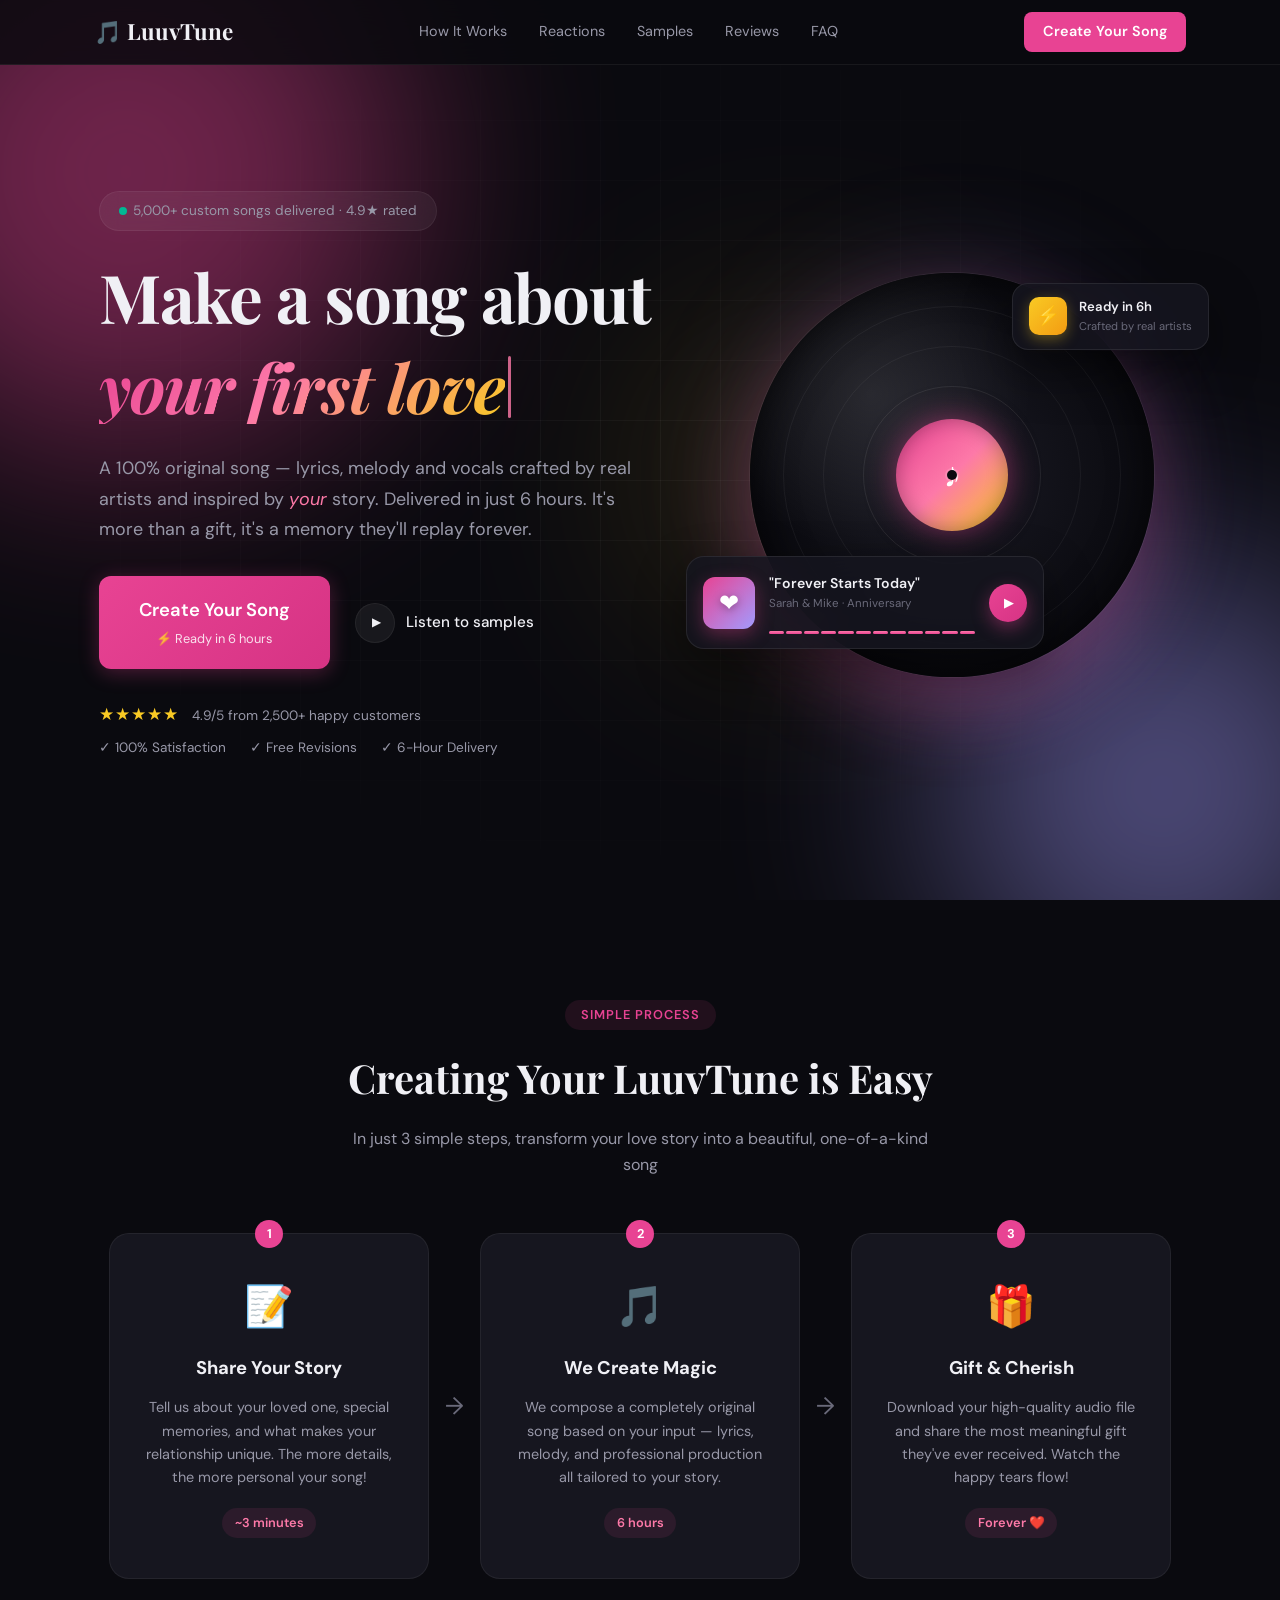
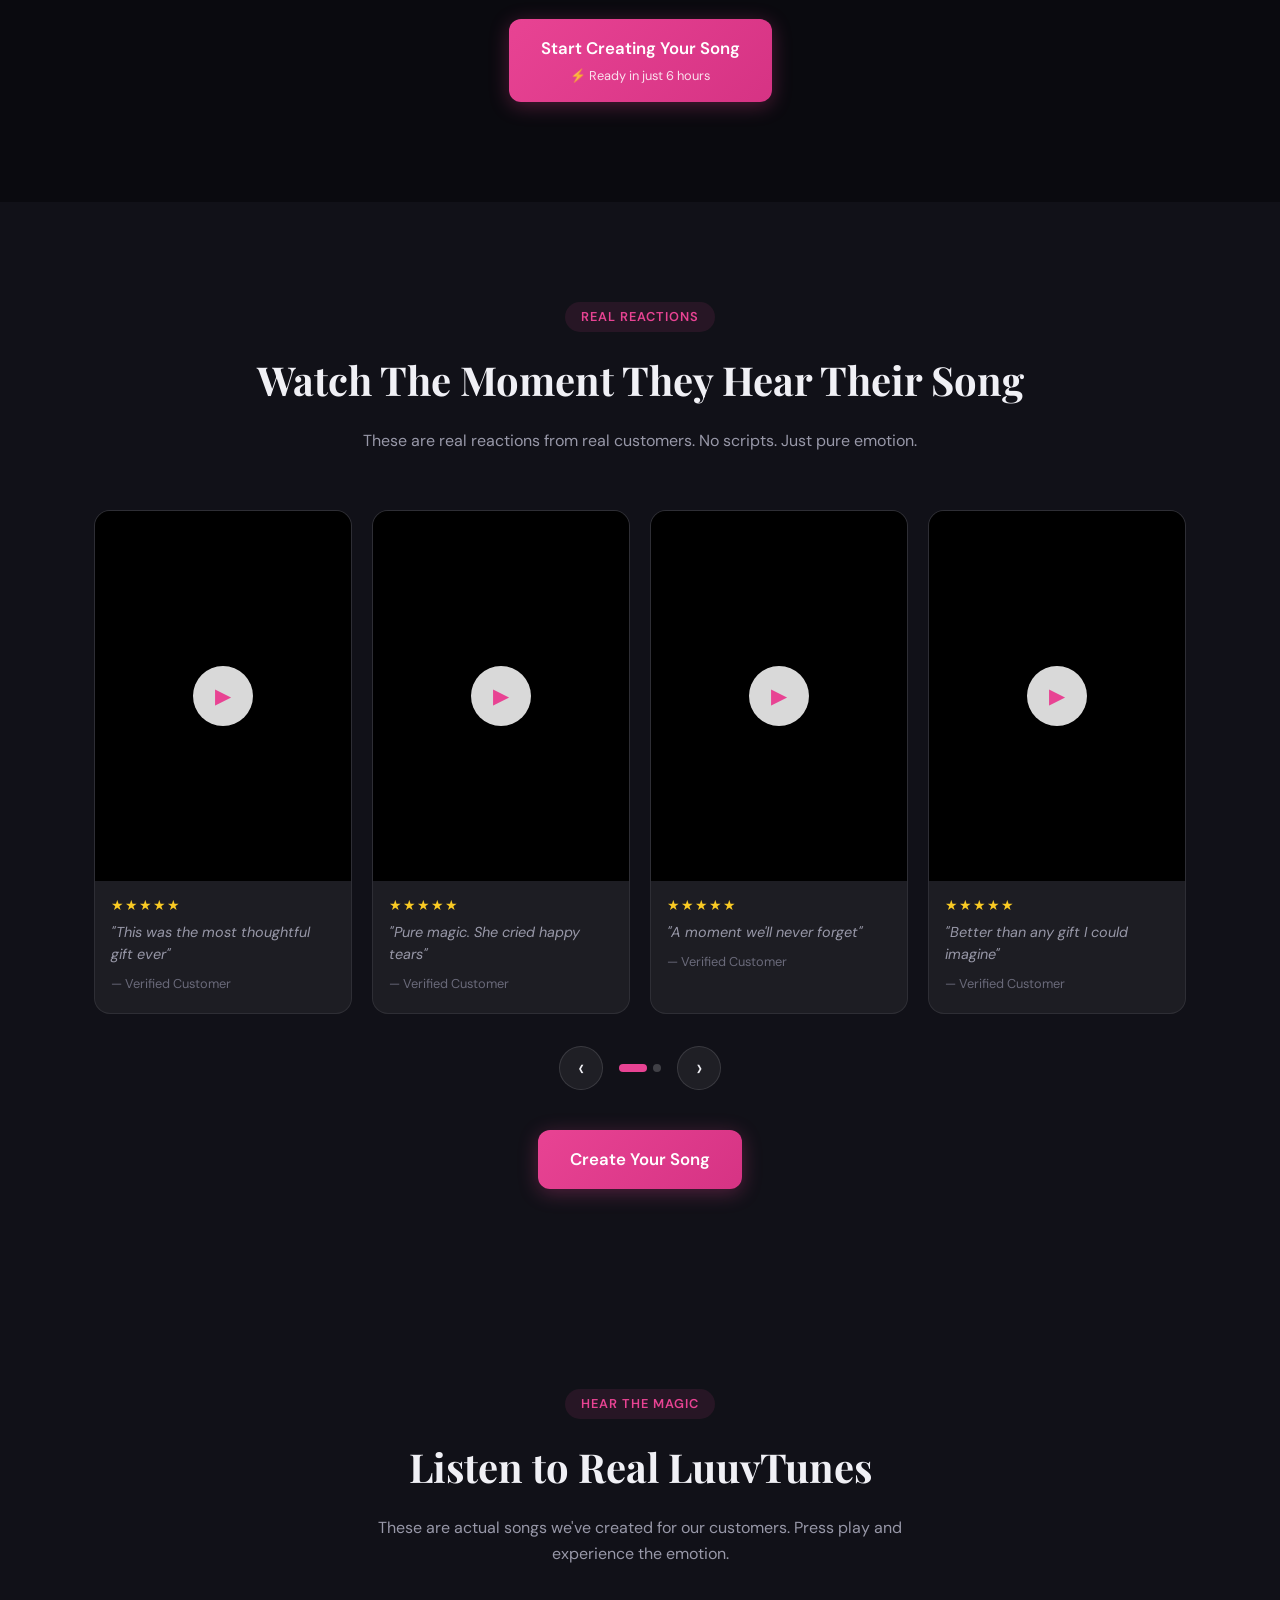
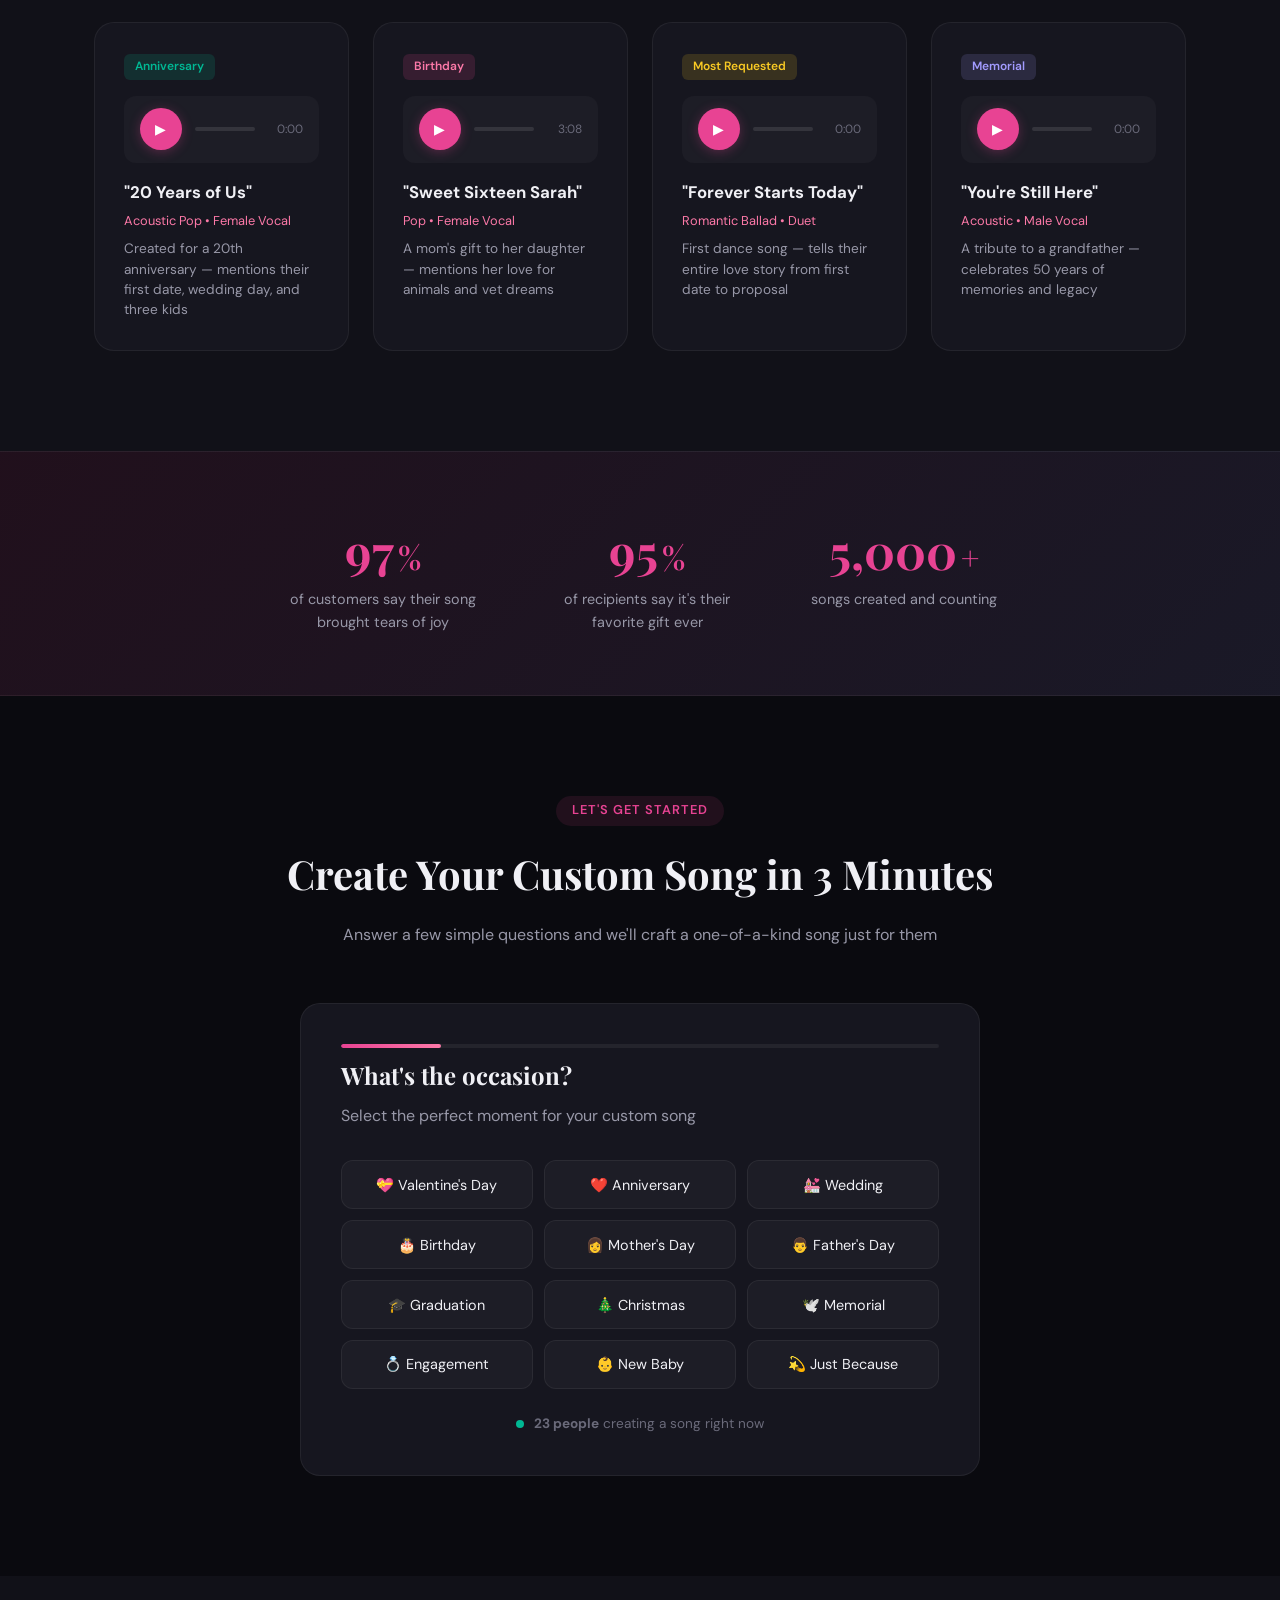
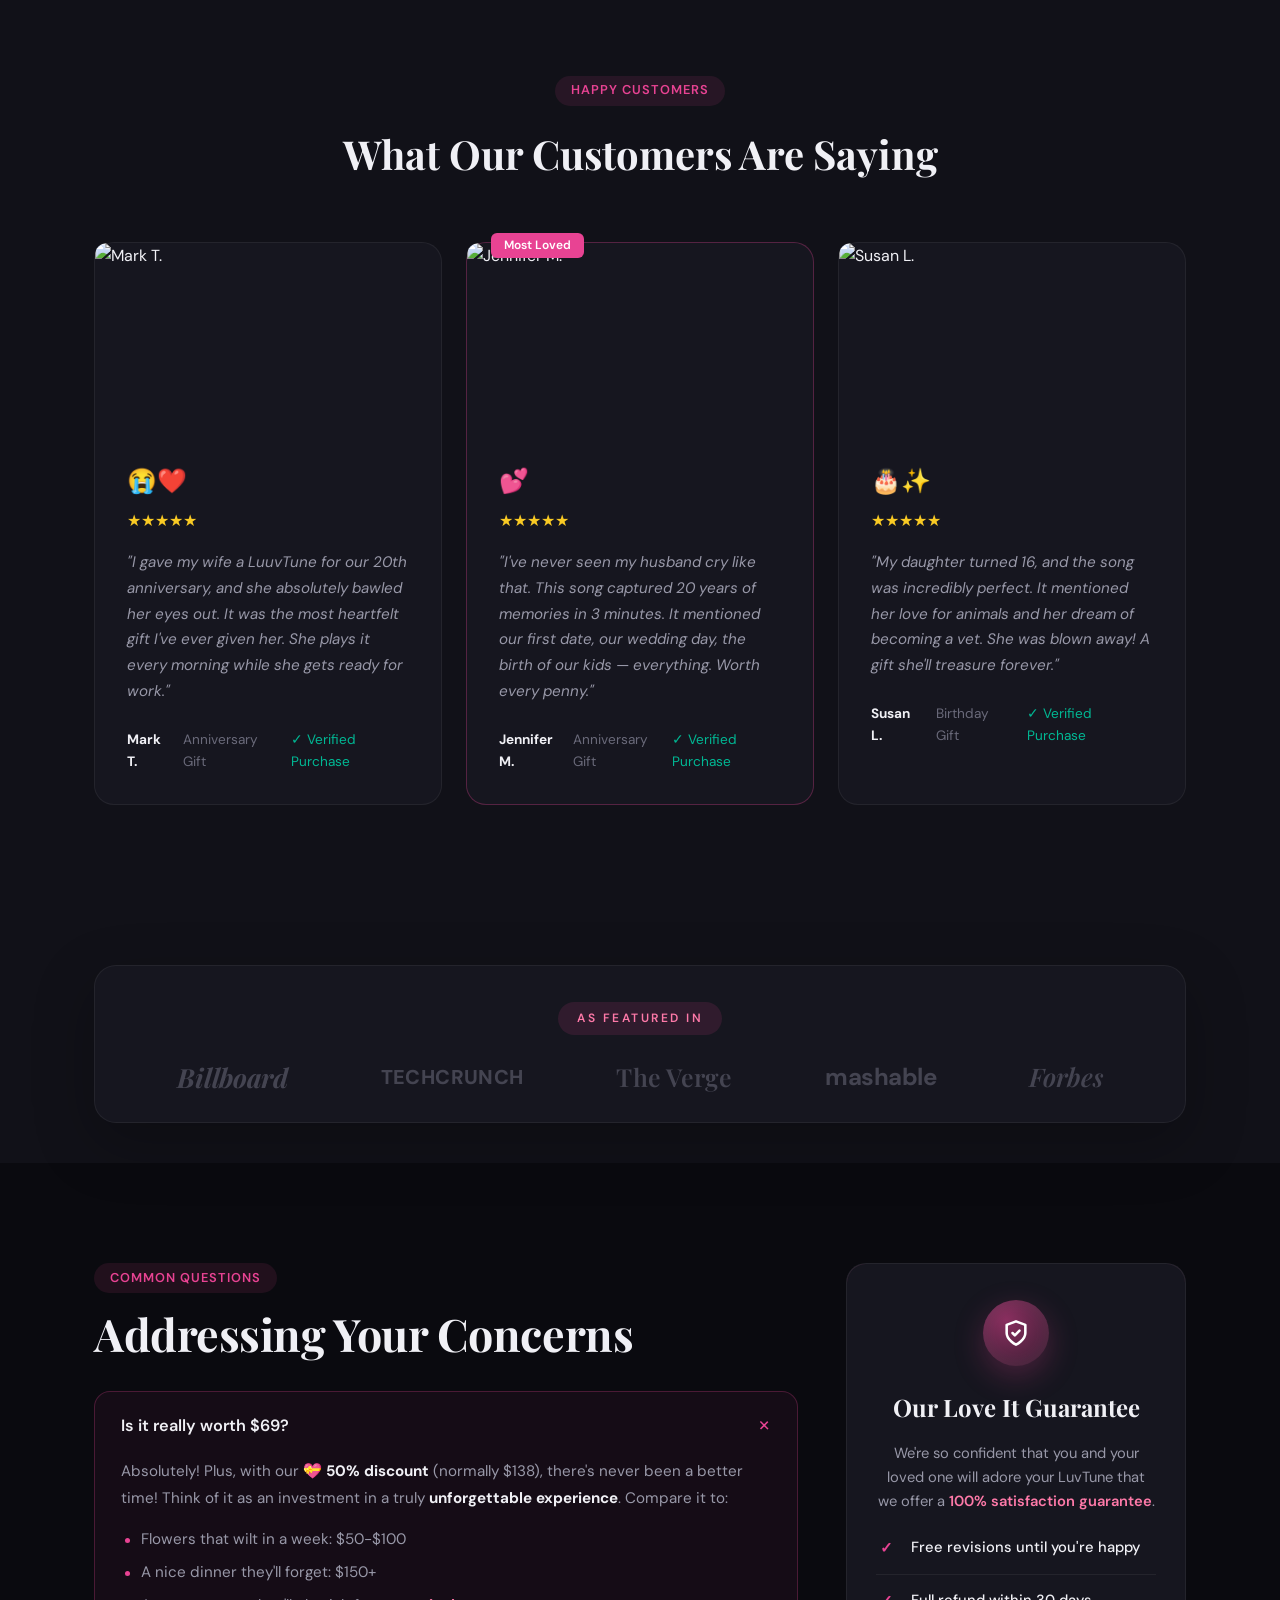
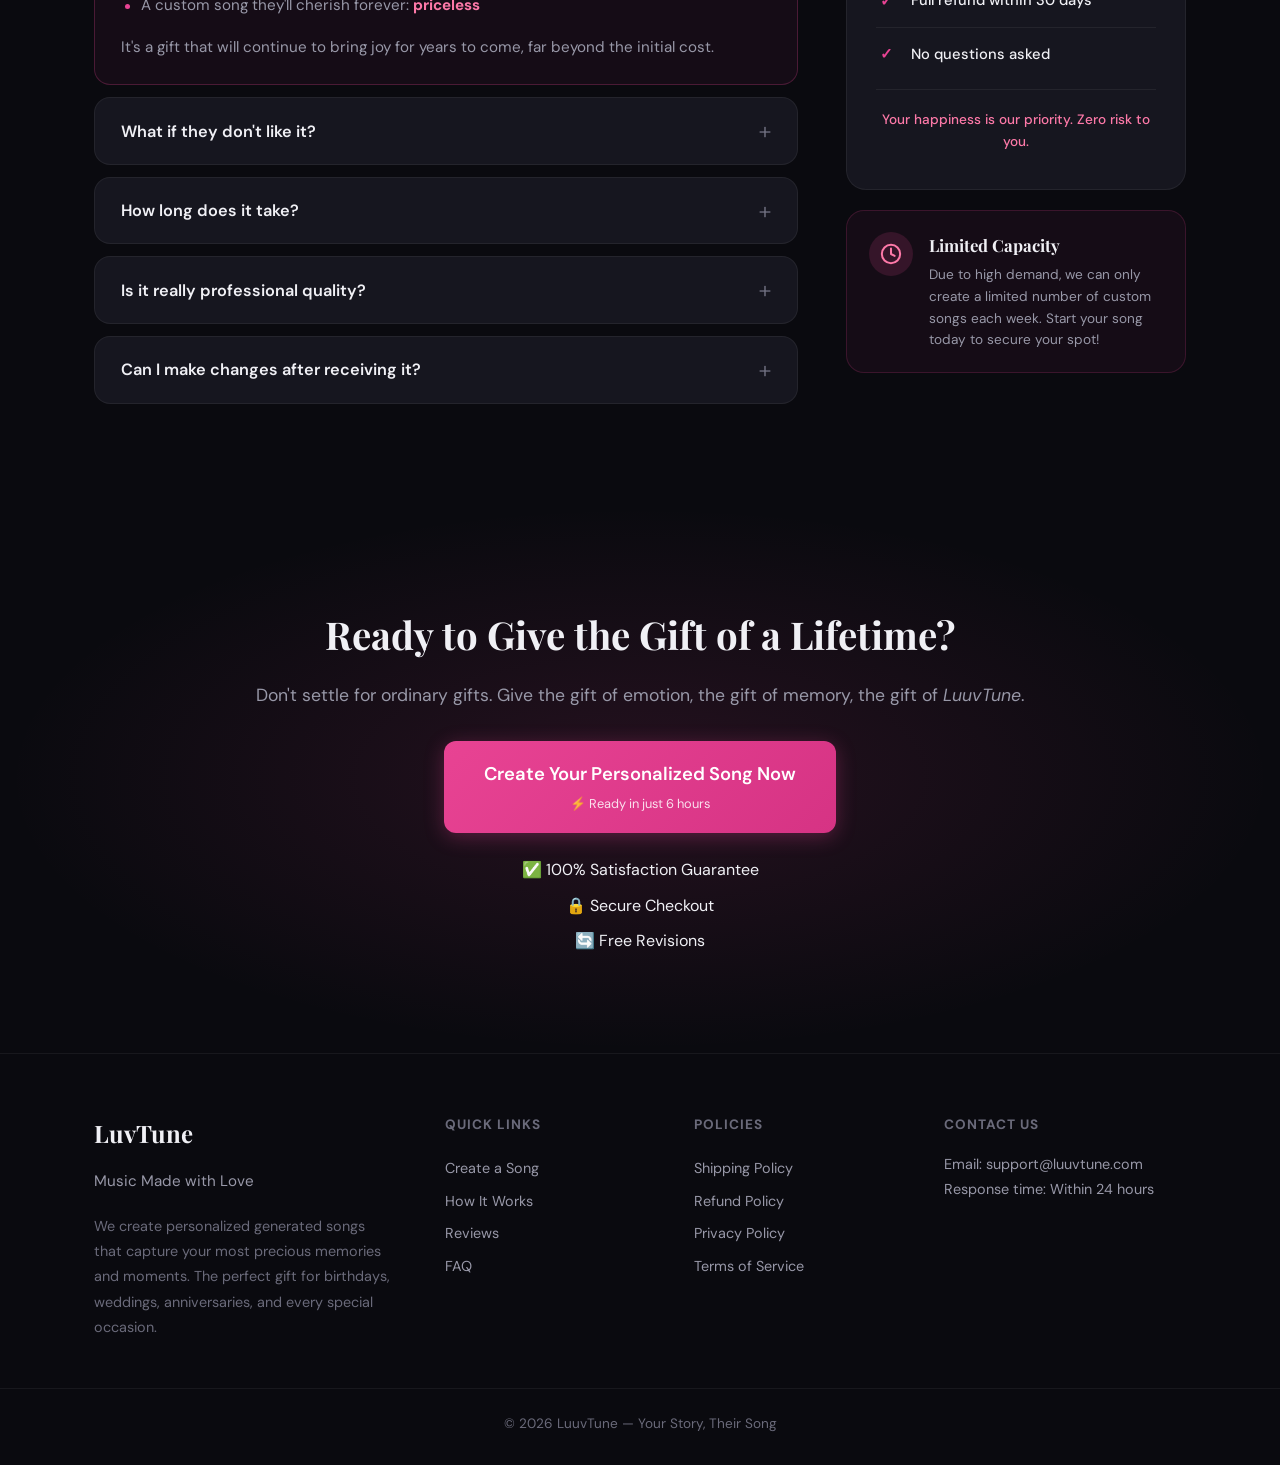
==== index.html @ e2d67e50 "Add brand description paragraph to footer" ====
<!DOCTYPE html>
<html lang="en">
<head>
    <meta charset="UTF-8">
    <meta name="viewport" content="width=device-width, initial-scale=1.0">
    <title>LuuvTune — Custom AI-Generated Songs | The Perfect Gift</title>
    <meta name="description" content="Create a personalized AI-generated song for your loved one. Perfect for birthdays, anniversaries, Valentine's Day & more. Ready in 6 hours.">
    <link rel="stylesheet" href="style.css">
    <link rel="preconnect" href="https://fonts.googleapis.com">
    <link href="https://fonts.googleapis.com/css2?family=Playfair+Display:wght@400;600;700;800&family=DM+Sans:wght@300;400;500;600;700&display=swap" rel="stylesheet">
</head>
<body>

<!-- ============ NAVBAR ============ -->
<nav class="navbar" id="navbar">
    <div class="nav-container">
        <a href="#" class="logo">🎵 LuuvTune</a>
        <div class="nav-links">
            <a href="#how-it-works">How It Works</a>
            <a href="#reactions">Reactions</a>
            <a href="#samples">Samples</a>
            <a href="#reviews">Reviews</a>
            <a href="#faq">FAQ</a>
        </div>
        <a href="#quiz" class="nav-cta">Create Your Song</a>
        <button class="mobile-toggle" id="mobileToggle" aria-label="Menu">
            <span></span><span></span><span></span>
        </button>
    </div>
</nav>

<!-- ============ HERO ============ -->
<section class="hero" id="hero">
    <div class="hero-bg-effects">
        <div class="hero-orb hero-orb-1"></div>
        <div class="hero-orb hero-orb-2"></div>
        <div class="hero-orb hero-orb-3"></div>
        <div class="hero-grid"></div>
    </div>
    <div class="container hero-wrap">
        <div class="hero-left">
            <div class="hero-badge fade-in">
                <span class="pulse-dot"></span>
                5,000+ custom songs delivered · 4.9★ rated
            </div>
            <h1 class="hero-title fade-in">
                Make a song about
                <span class="rotator" aria-live="polite">
                    <span class="rotator-word">a healing heart</span>
                </span>
            </h1>
            <p class="hero-subtitle fade-in">
                A 100% original song — lyrics, melody and vocals crafted by real artists and inspired by <em>your</em> story. Delivered in just 6 hours. It's more than a gift, it's a memory they'll replay forever.
            </p>
            <div class="hero-cta-row fade-in">
                <a href="#quiz" class="btn btn-primary btn-lg">
                    Create Your Song
                    <span class="btn-sub">⚡ Ready in 6 hours</span>
                </a>
                <a href="#samples" class="hero-listen">
                    <span class="hero-listen-icon">▶</span>
                    <span>Listen to samples</span>
                </a>
            </div>
            <div class="hero-trust fade-in">
                <div class="hero-stars">★★★★★ <span>4.9/5 from 2,500+ happy customers</span></div>
                <div class="hero-trust-items">
                    <span>✓ 100% Satisfaction</span>
                    <span>✓ Free Revisions</span>
                    <span>✓ 6-Hour Delivery</span>
                </div>
            </div>
        </div>

        <div class="hero-right fade-in">
            <div class="hero-visual">
                <div class="vinyl">
                    <div class="vinyl-disc">
                        <div class="vinyl-ring vinyl-ring-1"></div>
                        <div class="vinyl-ring vinyl-ring-2"></div>
                        <div class="vinyl-ring vinyl-ring-3"></div>
                        <div class="vinyl-label"><span>♪</span></div>
                    </div>
                </div>

                <div class="np-card">
                    <div class="np-art">
                        <div class="np-art-inner">❤</div>
                    </div>
                    <div class="np-info">
                        <div class="np-title">"Forever Starts Today"</div>
                        <div class="np-meta">Sarah &amp; Mike · Anniversary</div>
                        <div class="np-wave">
                            <span></span><span></span><span></span><span></span><span></span><span></span><span></span><span></span><span></span><span></span><span></span><span></span>
                        </div>
                    </div>
                    <a href="#samples" class="np-play" aria-label="Listen to samples">▶</a>
                </div>

                <div class="badge-card">
                    <div class="bc-icon">⚡</div>
                    <div>
                        <div class="bc-title">Ready in 6h</div>
                        <div class="bc-meta">Crafted by real artists</div>
                    </div>
                </div>

                <span class="note note-1">♪</span>
                <span class="note note-2">♫</span>
                <span class="note note-3">♩</span>
            </div>
        </div>
    </div>
</section>

<!-- ============ HOW IT WORKS ============ -->
<section class="section" id="how-it-works">
    <div class="container">
        <div class="section-header">
            <span class="section-label">Simple Process</span>
            <h2>Creating Your LuuvTune is Easy</h2>
            <p>In just 3 simple steps, transform your love story into a beautiful, one-of-a-kind song</p>
        </div>
        <div class="steps-grid">
            <div class="step-card scroll-reveal">
                <div class="step-number">1</div>
                <div class="step-icon">📝</div>
                <h3>Share Your Story</h3>
                <p>Tell us about your loved one, special memories, and what makes your relationship unique. The more details, the more personal your song!</p>
                <div class="step-time">~3 minutes</div>
            </div>
            <div class="step-connector">→</div>
            <div class="step-card scroll-reveal" style="animation-delay: 0.15s">
                <div class="step-number">2</div>
                <div class="step-icon">🎵</div>
                <h3>We Create Magic</h3>
                <p>We compose a completely original song based on your input — lyrics, melody, and professional production all tailored to your story.</p>
                <div class="step-time">6 hours</div>
            </div>
            <div class="step-connector">→</div>
            <div class="step-card scroll-reveal" style="animation-delay: 0.3s">
                <div class="step-number">3</div>
                <div class="step-icon">🎁</div>
                <h3>Gift & Cherish</h3>
                <p>Download your high-quality audio file and share the most meaningful gift they've ever received. Watch the happy tears flow!</p>
                <div class="step-time">Forever ❤️</div>
            </div>
        </div>
        <div class="text-center mt-4">
            <a href="#quiz" class="btn btn-primary">Start Creating Your Song <span class="btn-sub">⚡ Ready in just 6 hours</span></a>
        </div>
    </div>
</section>

<!-- ============ VIDEO TESTIMONIALS ============ -->
<section class="section section-dark" id="reactions">
    <div class="container">
        <div class="section-header">
            <span class="section-label">Real Reactions</span>
            <h2>Watch The Moment They Hear Their Song</h2>
            <p>These are real reactions from real customers. No scripts. Just pure emotion.</p>
        </div>
        <div class="video-slider-container">
            <div class="video-slider" id="videoSlider">
                <div class="video-card">
                    <div class="video-wrapper">
                        <video src="https://cdn.shopify.com/videos/c/o/v/2a537b35b5a649fc92b2223174312e61.mp4" playsinline muted loop preload="metadata"></video>
                        <div class="video-play-overlay">
                            <div class="video-play-icon">▶</div>
                        </div>
                    </div>
                    <div class="video-info">
                        <div class="review-stars">★★★★★</div>
                        <p>"This was the most thoughtful gift ever"</p>
                        <span class="video-author">— Verified Customer</span>
                    </div>
                </div>
                <div class="video-card">
                    <div class="video-wrapper">
                        <video src="https://cdn.shopify.com/videos/c/o/v/2331d8c3de724ed5b2e8e9f36a628a29.mp4" playsinline muted loop preload="metadata"></video>
                        <div class="video-play-overlay">
                            <div class="video-play-icon">▶</div>
                        </div>
                    </div>
                    <div class="video-info">
                        <div class="review-stars">★★★★★</div>
                        <p>"Pure magic. She cried happy tears"</p>
                        <span class="video-author">— Verified Customer</span>
                    </div>
                </div>
                <div class="video-card">
                    <div class="video-wrapper">
                        <video src="https://cdn.shopify.com/videos/c/o/v/2b70f7c94de14066893457874e7ac484.mp4" playsinline muted loop preload="metadata"></video>
                        <div class="video-play-overlay">
                            <div class="video-play-icon">▶</div>
                        </div>
                    </div>
                    <div class="video-info">
                        <div class="review-stars">★★★★★</div>
                        <p>"A moment we'll never forget"</p>
                        <span class="video-author">— Verified Customer</span>
                    </div>
                </div>
                <div class="video-card">
                    <div class="video-wrapper">
                        <video src="https://cdn.shopify.com/videos/c/o/v/0b69810608744da5a697024302083821.mp4" playsinline muted loop preload="metadata"></video>
                        <div class="video-play-overlay">
                            <div class="video-play-icon">▶</div>
                        </div>
                    </div>
                    <div class="video-info">
                        <div class="review-stars">★★★★★</div>
                        <p>"Better than any gift I could imagine"</p>
                        <span class="video-author">— Verified Customer</span>
                    </div>
                </div>
                <div class="video-card">
                    <div class="video-wrapper">
                        <video src="https://cdn.shopify.com/videos/c/o/v/3b2266a330dc4f189794453159dd7862.mp4" playsinline muted loop preload="metadata"></video>
                        <div class="video-play-overlay">
                            <div class="video-play-icon">▶</div>
                        </div>
                    </div>
                    <div class="video-info">
                        <div class="review-stars">★★★★★</div>
                        <p>"She listens to it on repeat!"</p>
                        <span class="video-author">— Verified Customer</span>
                    </div>
                </div>
            </div>
            <div class="slider-controls">
                <button class="slider-arrow slider-prev" id="videoPrev">‹</button>
                <div class="slider-dots" id="sliderDots">
                    <span class="dot active"></span>
                    <span class="dot"></span>
                </div>
                <button class="slider-arrow slider-next" id="videoNext">›</button>
            </div>
        </div>
        <div class="text-center mt-4">
            <a href="#quiz" class="btn btn-primary">Create Your Song</a>
        </div>
    </div>
</section>

<!-- ============ AUDIO SAMPLES ============ -->
<section class="section section-dark" id="samples">
    <div class="container">
        <div class="section-header">
            <span class="section-label">Hear The Magic</span>
            <h2>Listen to Real LuuvTunes</h2>
            <p>These are actual songs we've created for our customers. Press play and experience the emotion.</p>
        </div>
        <div class="samples-grid">
            <div class="sample-card scroll-reveal">
                <div class="sample-badge">Anniversary</div>
                <div class="sample-player" data-sample="1">
                    <button class="sample-play-btn" aria-label="Play">
                        <span class="sp-icon">▶</span>
                    </button>
                    <div class="sample-progress-wrap">
                        <div class="sample-progress-bar"></div>
                    </div>
                    <span class="sample-time">0:00</span>
                    <audio src="sample-1.mp3" preload="metadata"></audio>
                </div>
                <h3>"20 Years of Us"</h3>
                <p class="sample-meta">Acoustic Pop • Female Vocal</p>
                <p class="sample-desc">Created for a 20th anniversary — mentions their first date, wedding day, and three kids</p>
            </div>
            <div class="sample-card scroll-reveal" style="animation-delay: 0.1s">
                <div class="sample-badge sample-badge-pink">Birthday</div>
                <div class="sample-player" data-sample="2">
                    <button class="sample-play-btn" aria-label="Play">
                        <span class="sp-icon">▶</span>
                    </button>
                    <div class="sample-progress-wrap">
                        <div class="sample-progress-bar"></div>
                    </div>
                    <span class="sample-time">0:00</span>
                    <audio src="sample-2.mp3" preload="metadata"></audio>
                </div>
                <h3>"Sweet Sixteen Sarah"</h3>
                <p class="sample-meta">Pop • Female Vocal</p>
                <p class="sample-desc">A mom's gift to her daughter — mentions her love for animals and vet dreams</p>
            </div>
            <div class="sample-card scroll-reveal" style="animation-delay: 0.2s">
                <div class="sample-badge sample-badge-gold">Most Requested</div>
                <div class="sample-player" data-sample="3">
                    <button class="sample-play-btn" aria-label="Play">
                        <span class="sp-icon">▶</span>
                    </button>
                    <div class="sample-progress-wrap">
                        <div class="sample-progress-bar"></div>
                    </div>
                    <span class="sample-time">0:00</span>
                    <audio src="sample-3.mp3" preload="metadata"></audio>
                </div>
                <h3>"Forever Starts Today"</h3>
                <p class="sample-meta">Romantic Ballad • Duet</p>
                <p class="sample-desc">First dance song — tells their entire love story from first date to proposal</p>
            </div>
            <div class="sample-card scroll-reveal" style="animation-delay: 0.3s">
                <div class="sample-badge sample-badge-purple">Memorial</div>
                <div class="sample-player" data-sample="4">
                    <button class="sample-play-btn" aria-label="Play">
                        <span class="sp-icon">▶</span>
                    </button>
                    <div class="sample-progress-wrap">
                        <div class="sample-progress-bar"></div>
                    </div>
                    <span class="sample-time">0:00</span>
                    <audio src="sample-4.mp3" preload="metadata"></audio>
                </div>
                <h3>"You're Still Here"</h3>
                <p class="sample-meta">Acoustic • Male Vocal</p>
                <p class="sample-desc">A tribute to a grandfather — celebrates 50 years of memories and legacy</p>
            </div>
        </div>
    </div>
</section>

<!-- ============ STATS BAR ============ -->
<section class="stats-bar">
    <div class="container stats-grid">
        <div class="stat-item scroll-reveal">
            <div class="stat-number" data-count="97">0</div>
            <div class="stat-suffix">%</div>
            <p>of customers say their song brought tears of joy</p>
        </div>
        <div class="stat-item scroll-reveal" style="animation-delay: 0.1s">
            <div class="stat-number" data-count="95">0</div>
            <div class="stat-suffix">%</div>
            <p>of recipients say it's their favorite gift ever</p>
        </div>
        <div class="stat-item scroll-reveal" style="animation-delay: 0.2s">
            <div class="stat-number" data-count="5000">0</div>
            <div class="stat-suffix">+</div>
            <p>songs created and counting</p>
        </div>
    </div>
</section>

<!-- ============ QUIZ / ORDER FORM ============ -->
<section class="section" id="quiz">
    <div class="container">
        <div class="section-header">
            <span class="section-label">Let's Get Started</span>
            <h2>Create Your Custom Song in 3 Minutes</h2>
            <p>Answer a few simple questions and we'll craft a one-of-a-kind song just for them</p>
        </div>

        <div class="quiz-container">
            <!-- Progress Bar -->
            <div class="quiz-progress">
                <div class="quiz-progress-bar" id="quizProgressBar"></div>
                <div class="quiz-step-label">Step <span id="currentStep">1</span> of 6</div>
            </div>

            <!-- Step 1: Occasion -->
            <div class="quiz-step active" data-step="1">
                <h3>What's the occasion?</h3>
                <p class="quiz-desc">Select the perfect moment for your custom song</p>
                <div class="occasion-grid">
                    <button class="occasion-btn" data-value="Valentine's Day">💝 Valentine's Day</button>
                    <button class="occasion-btn" data-value="Anniversary">❤️ Anniversary</button>
                    <button class="occasion-btn" data-value="Wedding">💒 Wedding</button>
                    <button class="occasion-btn" data-value="Birthday">🎂 Birthday</button>
                    <button class="occasion-btn" data-value="Mother's Day">👩 Mother's Day</button>
                    <button class="occasion-btn" data-value="Father's Day">👨 Father's Day</button>
                    <button class="occasion-btn" data-value="Graduation">🎓 Graduation</button>
                    <button class="occasion-btn" data-value="Christmas">🎄 Christmas</button>
                    <button class="occasion-btn" data-value="Memorial">🕊️ Memorial</button>
                    <button class="occasion-btn" data-value="Engagement">💍 Engagement</button>
                    <button class="occasion-btn" data-value="New Baby">👶 New Baby</button>
                    <button class="occasion-btn" data-value="Just Because">💫 Just Because</button>
                </div>
                <div class="quiz-social-proof">
                    <span class="pulse-dot"></span> <strong>23 people</strong> creating a song right now
                </div>
            </div>

            <!-- Step 2: Recipient -->
            <div class="quiz-step" data-step="2">
                <h3>Who's the lucky person?</h3>
                <p class="quiz-desc">Tell us about who will receive this special gift</p>
                <div class="form-group">
                    <label for="recipientName">Their Name *</label>
                    <input type="text" id="recipientName" placeholder="e.g. Sarah, Mom, David..." required>
                    <span class="form-hint">This name may be woven into your song's lyrics</span>
                </div>
                <div class="form-group">
                    <label for="relationship">Your Relationship *</label>
                    <select id="relationship">
                        <option value="">Select relationship...</option>
                        <option value="Partner/Spouse">Partner / Spouse</option>
                        <option value="Parent">Parent</option>
                        <option value="Child">Child</option>
                        <option value="Friend">Friend</option>
                        <option value="Sibling">Sibling</option>
                        <option value="Grandparent">Grandparent</option>
                        <option value="Other">Other</option>
                    </select>
                </div>
                <div class="quiz-nav">
                    <button class="btn btn-secondary quiz-back">← Back</button>
                    <button class="btn btn-primary quiz-next">Continue →</button>
                </div>
            </div>

            <!-- Step 3: Genre & Mood -->
            <div class="quiz-step" data-step="3">
                <h3>What's their music style?</h3>
                <p class="quiz-desc">Pick the genre and mood that fits them best</p>
                <h4 class="quiz-subheading">Genre</h4>
                <div class="genre-grid">
                    <button class="genre-btn" data-value="Pop"><span class="genre-tag">🔥 #1 Choice</span>Pop</button>
                    <button class="genre-btn" data-value="Rock">Rock</button>
                    <button class="genre-btn" data-value="R&B/Soul"><span class="genre-tag hot">Hot</span>R&B/Soul</button>
                    <button class="genre-btn" data-value="Country">Country</button>
                    <button class="genre-btn" data-value="Hip-Hop">Hip-Hop</button>
                    <button class="genre-btn" data-value="Jazz">Jazz</button>
                    <button class="genre-btn" data-value="Acoustic">Acoustic</button>
                    <button class="genre-btn" data-value="Electronic">Electronic</button>
                    <button class="genre-btn" data-value="Classical">Classical</button>
                    <button class="genre-btn" data-value="Folk">Folk</button>
                </div>
                <h4 class="quiz-subheading mt-3">Mood</h4>
                <div class="mood-grid">
                    <button class="mood-btn" data-value="Upbeat">🎉 Upbeat & Celebratory</button>
                    <button class="mood-btn" data-value="Romantic">❤️ Romantic & Tender</button>
                    <button class="mood-btn" data-value="Emotional">😭 Emotional & Moving</button>
                    <button class="mood-btn" data-value="Fun">😄 Fun & Playful</button>
                    <button class="mood-btn" data-value="Epic">⚡ Epic & Powerful</button>
                    <button class="mood-btn" data-value="Calm">☮️ Calm & Peaceful</button>
                    <button class="mood-btn" data-value="Nostalgic">🌅 Nostalgic & Reflective</button>
                    <button class="mood-btn" data-value="Energetic">🔥 Energetic & Uplifting</button>
                </div>
                <div class="quiz-nav">
                    <button class="btn btn-secondary quiz-back">← Back</button>
                    <button class="btn btn-primary quiz-next">Continue →</button>
                </div>
            </div>

            <!-- Step 4: Voice -->
            <div class="quiz-step" data-step="4">
                <h3>Choose the voice</h3>
                <p class="quiz-desc">Select the vocal style for your song</p>
                <div class="voice-grid">
                    <button class="voice-btn" data-value="Female">
                        <span class="voice-icon">👩</span>
                        <span>Female Voice</span>
                    </button>
                    <button class="voice-btn" data-value="Male">
                        <span class="voice-icon">👨</span>
                        <span>Male Voice</span>
                    </button>
                    <button class="voice-btn" data-value="Duet">
                        <span class="voice-icon">💑</span>
                        <span>Duet</span>
                        <small>Male & Female</small>
                    </button>
                    <button class="voice-btn" data-value="Surprise">
                        <span class="voice-icon">🎲</span>
                        <span>Surprise Me!</span>
                    </button>
                </div>
                <div class="form-group mt-3">
                    <label for="senderName">Your Name (Optional)</label>
                    <input type="text" id="senderName" placeholder="We can include your name in the lyrics">
                </div>
                <div class="quiz-nav">
                    <button class="btn btn-secondary quiz-back">← Back</button>
                    <button class="btn btn-primary quiz-next">Continue →</button>
                </div>
            </div>

            <!-- Step 5: Story -->
            <div class="quiz-step" data-step="5">
                <h3>Share your story</h3>
                <p class="quiz-desc">The magic is in the details — tell us everything!</p>
                <div class="form-group">
                    <label for="story">Key Memories & Moments *</label>
                    <textarea id="story" rows="6" maxlength="1500" placeholder="What's your favorite memory together? What makes them laugh? Any special places, inside jokes, or nicknames?"></textarea>
                    <span class="form-hint"><span id="storyCount">0</span>/1500 characters — More details = more personal song!</span>
                </div>
                <div class="form-group">
                    <label for="specialRequests">Special Requests (Optional)</label>
                    <textarea id="specialRequests" rows="3" maxlength="500" placeholder="Any specific phrases, styles, or elements you'd like included?"></textarea>
                </div>
                <div class="quiz-nav">
                    <button class="btn btn-secondary quiz-back">← Back</button>
                    <button class="btn btn-primary quiz-next">See My Song Preview →</button>
                </div>
            </div>

            <!-- Step 6: Summary & Checkout -->
            <div class="quiz-step" data-step="6">
                <h3>Your Song Details</h3>
                <p class="quiz-desc">Review your personalized song and place your order</p>
                <div class="summary-card">
                    <div class="summary-row"><span>Occasion</span><strong id="sumOccasion">—</strong></div>
                    <div class="summary-row"><span>For</span><strong id="sumRecipient">—</strong></div>
                    <div class="summary-row"><span>Relationship</span><strong id="sumRelationship">—</strong></div>
                    <div class="summary-row"><span>Genre</span><strong id="sumGenre">—</strong></div>
                    <div class="summary-row"><span>Mood</span><strong id="sumMood">—</strong></div>
                    <div class="summary-row"><span>Voice</span><strong id="sumVoice">—</strong></div>
                </div>
                <div class="pricing-card">
                    <div class="price-original" data-usd="138">$138</div>
                    <div class="price-current" data-usd="69">$69</div>
                    <div class="price-badge">💝 50% OFF — Limited Time!</div>
                </div>
                <button class="btn btn-primary btn-lg btn-full" id="checkoutBtn">
                    Create My Song Now →
                    <span class="btn-sub">⚡ Ready in just 6 hours</span>
                </button>
                <div class="checkout-trust">
                    <span>⚡ Ready in 6 Hours</span>
                    <span>💰 100% Money-Back Guarantee</span>
                    <span>🔒 Secure Checkout</span>
                </div>
                <div class="quiz-nav">
                    <button class="btn btn-secondary quiz-back">← Edit Details</button>
                </div>
            </div>
        </div>
    </div>
</section>

<!-- ============ REVIEWS ============ -->
<section class="section section-dark" id="reviews">
    <div class="container">
        <div class="section-header">
            <span class="section-label">Happy Customers</span>
            <h2>What Our Customers Are Saying</h2>
        </div>
        <div class="reviews-grid">
            <div class="review-card scroll-reveal">
                <div class="review-photo">
                    <img src="https://cdn.shopify.com/s/files/1/0688/6408/2029/files/1769515984__1769515961554-img_0912__original.avif?v=1770299920" alt="Mark T." loading="lazy">
                </div>
                <div class="review-emoji">😭❤️</div>
                <div class="review-stars">★★★★★</div>
                <p>"I gave my wife a LuuvTune for our 20th anniversary, and she absolutely bawled her eyes out. It was the most heartfelt gift I've ever given her. She plays it every morning while she gets ready for work."</p>
                <div class="review-author">
                    <strong>Mark T.</strong>
                    <span>Anniversary Gift</span>
                    <span class="verified">✓ Verified Purchase</span>
                </div>
            </div>
            <div class="review-card review-featured scroll-reveal" style="animation-delay: 0.1s">
                <div class="review-badge">Most Loved</div>
                <div class="review-photo">
                    <img src="https://cdn.shopify.com/s/files/1/0688/6408/2029/files/1758020408__1758020395743-img_9310__original.avif?v=1770299920" alt="Jennifer M." loading="lazy">
                </div>
                <div class="review-emoji">💕</div>
                <div class="review-stars">★★★★★</div>
                <p>"I've never seen my husband cry like that. This song captured 20 years of memories in 3 minutes. It mentioned our first date, our wedding day, the birth of our kids — everything. Worth every penny."</p>
                <div class="review-author">
                    <strong>Jennifer M.</strong>
                    <span>Anniversary Gift</span>
                    <span class="verified">✓ Verified Purchase</span>
                </div>
            </div>
            <div class="review-card scroll-reveal" style="animation-delay: 0.2s">
                <div class="review-photo">
                    <img src="https://images.unsplash.com/photo-1438761681033-6461ffad8d80?w=400&h=400&fit=crop&crop=face" alt="Susan L." loading="lazy">
                </div>
                <div class="review-emoji">🎂✨</div>
                <div class="review-stars">★★★★★</div>
                <p>"My daughter turned 16, and the song was incredibly perfect. It mentioned her love for animals and her dream of becoming a vet. She was blown away! A gift she'll treasure forever."</p>
                <div class="review-author">
                    <strong>Susan L.</strong>
                    <span>Birthday Gift</span>
                    <span class="verified">✓ Verified Purchase</span>
                </div>
            </div>
        </div>
    </div>
</section>

<!-- ============ AS FEATURED IN ============ -->
<section class="featured-in">
    <div class="container">
        <div class="featured-card">
            <span class="featured-label">As Featured In</span>
            <div class="featured-logos">
                <span class="fl fl-billboard">Billboard</span>
                <span class="fl fl-techcrunch">TECHCRUNCH</span>
                <span class="fl fl-verge">The Verge</span>
                <span class="fl fl-mashable">mashable</span>
                <span class="fl fl-forbes">Forbes</span>
            </div>
        </div>
    </div>
</section>

<!-- ============ FAQ ============ -->
<section class="section" id="faq">
    <div class="container">
        <div class="faq-layout">
            <div class="faq-main">
                <div class="faq-header">
                    <span class="section-label">Common Questions</span>
                    <h2>Addressing Your Concerns</h2>
                </div>
                <div class="faq-list">
                    <div class="faq-item open">
                        <button class="faq-question">
                            <span>Is it really worth <span data-usd="69">$69</span>?</span>
                            <span class="faq-icon">+</span>
                        </button>
                        <div class="faq-answer">
                            <p>Absolutely! Plus, with our <span class="heart-emoji">💝</span> <strong>50% discount</strong> (normally <span data-usd="138">$138</span>), there's never been a better time! Think of it as an investment in a truly <strong>unforgettable experience</strong>. Compare it to:</p>
                            <ul class="faq-bullets">
                                <li>Flowers that wilt in a week: <span data-usd="50">$50</span>-<span data-usd="100">$100</span></li>
                                <li>A nice dinner they'll forget: <span data-usd="150">$150</span>+</li>
                                <li>A custom song they'll cherish forever: <strong>priceless</strong></li>
                            </ul>
                            <p>It's a gift that will continue to bring joy for years to come, far beyond the initial cost.</p>
                        </div>
                    </div>
                    <div class="faq-item">
                        <button class="faq-question">
                            <span>What if they don't like it?</span>
                            <span class="faq-icon">+</span>
                        </button>
                        <div class="faq-answer">
                            <p>We're confident they will! But if not, we offer free revisions to make it right. Still not happy? Full refund within 30 days. No questions asked. Your satisfaction is 100% guaranteed.</p>
                        </div>
                    </div>
                    <div class="faq-item">
                        <button class="faq-question">
                            <span>How long does it take?</span>
                            <span class="faq-icon">+</span>
                        </button>
                        <div class="faq-answer">
                            <p>Your custom song is typically ready within 6 hours from submission. You'll receive a link to download your high-quality audio file as soon as it's ready.</p>
                        </div>
                    </div>
                    <div class="faq-item">
                        <button class="faq-question">
                            <span>Is it really professional quality?</span>
                            <span class="faq-icon">+</span>
                        </button>
                        <div class="faq-answer">
                            <p>Yes! You'll receive high-quality MP3 and WAV files with professional studio-level mixing and mastering. Original lyrics written specifically for your story — sounds like it belongs on the radio.</p>
                        </div>
                    </div>
                    <div class="faq-item">
                        <button class="faq-question">
                            <span>Can I make changes after receiving it?</span>
                            <span class="faq-icon">+</span>
                        </button>
                        <div class="faq-answer">
                            <p>Yes! Free revisions are included with every order. Adjust lyrics, tempo, or other elements — we'll work with you until it's perfect.</p>
                        </div>
                    </div>
                </div>
            </div>

            <aside class="faq-aside">
                <div class="guarantee-card">
                    <div class="guarantee-icon">
                        <svg width="28" height="28" viewBox="0 0 24 24" fill="none" stroke="currentColor" stroke-width="2.2" stroke-linecap="round" stroke-linejoin="round" aria-hidden="true">
                            <path d="M12 22s8-4 8-10V5l-8-3-8 3v7c0 6 8 10 8 10z"/>
                            <path d="m9 12 2 2 4-4"/>
                        </svg>
                    </div>
                    <h3>Our Love It Guarantee</h3>
                    <p>We're so confident that you and your loved one will adore your LuvTune that we offer a <strong class="accent-text">100% satisfaction guarantee</strong>.</p>
                    <ul class="guarantee-list">
                        <li><span class="check">✓</span> Free revisions until you're happy</li>
                        <li><span class="check">✓</span> Full refund within 30 days</li>
                        <li><span class="check">✓</span> No questions asked</li>
                    </ul>
                    <p class="guarantee-footnote">Your happiness is our priority. Zero risk to you.</p>
                </div>

                <div class="capacity-card">
                    <div class="capacity-icon">
                        <svg width="22" height="22" viewBox="0 0 24 24" fill="none" stroke="currentColor" stroke-width="2.2" stroke-linecap="round" stroke-linejoin="round" aria-hidden="true">
                            <circle cx="12" cy="12" r="10"/>
                            <polyline points="12 6 12 12 16 14"/>
                        </svg>
                    </div>
                    <div class="capacity-body">
                        <h4>Limited Capacity</h4>
                        <p>Due to high demand, we can only create a limited number of custom songs each week. Start your song today to secure your spot!</p>
                    </div>
                </div>
            </aside>
        </div>
    </div>
</section>

<!-- ============ FINAL CTA ============ -->
<section class="final-cta">
    <div class="container text-center">
        <h2>Ready to Give the Gift of a Lifetime?</h2>
        <p>Don't settle for ordinary gifts. Give the gift of emotion, the gift of memory, the gift of <em>LuuvTune</em>.</p>
        <a href="#quiz" class="btn btn-primary btn-lg">
            Create Your Personalized Song Now
            <span class="btn-sub">⚡ Ready in just 6 hours</span>
        </a>
        <div class="hero-trust" style="margin-top: 1.5rem;">
            <div class="trust-item">✅ 100% Satisfaction Guarantee</div>
            <div class="trust-item">🔒 Secure Checkout</div>
            <div class="trust-item">🔄 Free Revisions</div>
        </div>
    </div>
</section>

<!-- ============ FOOTER ============ -->
<footer class="footer">
    <div class="container footer-grid">
        <div class="footer-brand">
            <h3 class="footer-brand-title">LuvTune</h3>
            <p class="footer-brand-tagline">Music Made with Love</p>
            <p class="footer-brand-desc">We create personalized generated songs that capture your most precious memories and moments. The perfect gift for birthdays, weddings, anniversaries, and every special occasion.</p>
        </div>
        <div class="footer-links">
            <h4>Quick Links</h4>
            <a href="#quiz">Create a Song</a>
            <a href="#how-it-works">How It Works</a>
            <a href="#reviews">Reviews</a>
            <a href="#faq">FAQ</a>
        </div>
        <div class="footer-links">
            <h4>Policies</h4>
            <a href="#" onclick="openPolicy('shipping');return false;">Shipping Policy</a>
            <a href="#" onclick="openPolicy('refund');return false;">Refund Policy</a>
            <a href="#" onclick="openPolicy('privacy');return false;">Privacy Policy</a>
            <a href="#" onclick="openPolicy('terms');return false;">Terms of Service</a>
        </div>
        <div class="footer-contact">
            <h4>Contact Us</h4>
            <p>Email: support@luuvtune.com</p>
            <p>Response time: Within 24 hours</p>
        </div>
    </div>
    <div class="footer-bottom">
        <p>© 2026 LuuvTune — Your Story, Their Song</p>
    </div>
</footer>

<script src="main.js"></script>

<!-- Policy Modals -->
<style>
.pol-ov{display:none;position:fixed;inset:0;background:rgba(0,0,0,.55);z-index:9998;align-items:flex-end;justify-content:center}
.pol-ov.open{display:flex}
.pol-sh{background:#fff;border-radius:20px 20px 0 0;width:100%;max-width:680px;max-height:80vh;overflow-y:auto;padding:28px 24px 36px;box-shadow:0 -6px 40px rgba(0,0,0,.2);position:relative}
.pol-sh h2{font-size:1.3rem;font-weight:700;margin-bottom:16px;color:#1a1a2e}
.pol-sh p,.pol-sh li{font-size:.95rem;line-height:1.7;color:#444;margin-bottom:10px}
.pol-sh ul{padding-left:18px}
.pol-x{position:absolute;top:16px;right:18px;background:none;border:none;font-size:1.5rem;cursor:pointer;color:#888}
</style>
<div class="pol-ov" id="polOv" onclick="if(event.target===this)polClose()">
  <div class="pol-sh">
    <button class="pol-x" onclick="polClose()">&#x2715;</button>
    <h2 id="polTitle"></h2>
    <div id="polBody"></div>
  </div>
</div>
<script>
var POLS={
  shipping:{title:'Shipping Policy',body:'<p>LuuvTune delivers all songs digitally by email. No physical item is shipped.</p><p><strong>Delivery:</strong> Your personalized song arrives within <strong>1 to 6 hours</strong>. If not received, check spam or contact support@luuvtune.com.</p>'},
  refund:{title:'Refund Policy',body:'<p><strong>1 Free Revision</strong> included with every order — request changes from your tracking page.</p><p>No refunds once creation starts. If we cannot deliver, you get a full refund. Contact support@luuvtune.com within 7 days.</p>'},
  privacy:{title:'Privacy Policy',body:'<p>We collect only what is needed: recipient name, occasion, story, and email. Your data is never sold or shared, and is kept for up to 12 months.</p><p>Questions: support@luuvtune.com</p>'},
  terms:{title:'Terms of Service',body:'<p>By ordering, you agree:</p><ul><li>Each song is a unique custom creation for personal use only.</li><li>No resale or commercial use.</li><li>Delivery: 1 to 6 hours (delays possible at peak times).</li><li>1 free revision per order.</li><li>We may refuse orders with offensive content.</li></ul><p>Contact: support@luuvtune.com</p>'}
};
function openPolicy(k){var p=POLS[k];if(!p)return;document.getElementById('polTitle').textContent=p.title;document.getElementById('polBody').innerHTML=p.body;document.getElementById('polOv').classList.add('open');document.body.style.overflow='hidden';}
function polClose(){document.getElementById('polOv').classList.remove('open');document.body.style.overflow='';}
document.addEventListener('keydown',function(e){if(e.key==='Escape')polClose();});
</script>
</body>
</html>
---- style.css ----
/* ============================================
   LuuvTune Clone — Premium Dark Theme
   ============================================ */

/* === RESET & VARIABLES === */
*, *::before, *::after { margin: 0; padding: 0; box-sizing: border-box; }

:root {
    --bg-primary: #0a0a0f;
    --bg-secondary: #111118;
    --bg-card: #16161f;
    --bg-card-hover: #1c1c28;
    --text-primary: #f0f0f5;
    --text-secondary: #9898a8;
    --text-muted: #6a6a7a;
    --accent: #e84393;
    --accent-glow: rgba(232, 67, 147, 0.3);
    --accent-2: #fd79a8;
    --gold: #f9ca24;
    --green: #00b894;
    --purple: #a29bfe;
    --blue: #74b9ff;
    --border: rgba(255, 255, 255, 0.06);
    --radius: 12px;
    --radius-lg: 20px;
    --shadow: 0 4px 30px rgba(0, 0, 0, 0.4);
    --transition: 0.3s cubic-bezier(0.4, 0, 0.2, 1);
    --font-display: 'Playfair Display', Georgia, serif;
    --font-body: 'DM Sans', -apple-system, sans-serif;
    --container: 1140px;
}

html { scroll-behavior: smooth; font-size: 16px; }

body {
    font-family: var(--font-body);
    background: var(--bg-primary);
    color: var(--text-primary);
    line-height: 1.6;
    -webkit-font-smoothing: antialiased;
    overflow-x: hidden;
}

a { color: inherit; text-decoration: none; }
img { max-width: 100%; display: block; }
button { cursor: pointer; border: none; background: none; font-family: inherit; color: inherit; }
input, select, textarea { font-family: inherit; font-size: 1rem; }

/* === UTILITIES === */
.container { max-width: var(--container); margin: 0 auto; padding: 0 1.5rem; }
.container-sm { max-width: 800px; }
.text-center { text-align: center; }
.mt-3 { margin-top: 1.5rem; }
.mt-4 { margin-top: 2.5rem; }

.gradient-text {
    background: linear-gradient(135deg, var(--accent), var(--accent-2), var(--gold));
    -webkit-background-clip: text;
    -webkit-text-fill-color: transparent;
    background-clip: text;
}

.pulse-dot {
    display: inline-block;
    width: 8px; height: 8px;
    background: var(--green);
    border-radius: 50%;
    animation: pulse 2s infinite;
    margin-right: 6px;
    vertical-align: middle;
}

@keyframes pulse {
    0%, 100% { opacity: 1; transform: scale(1); }
    50% { opacity: 0.5; transform: scale(1.4); }
}

/* === BUTTONS === */
.btn {
    display: inline-flex;
    flex-direction: column;
    align-items: center;
    padding: 1rem 2rem;
    border-radius: var(--radius);
    font-weight: 600;
    font-size: 1.05rem;
    transition: var(--transition);
    gap: 4px;
    text-align: center;
}

.btn-primary {
    background: linear-gradient(135deg, var(--accent), #d63384);
    color: white;
    box-shadow: 0 4px 20px var(--accent-glow);
}
.btn-primary:hover {
    transform: translateY(-2px);
    box-shadow: 0 8px 30px var(--accent-glow);
}

.btn-secondary {
    background: var(--bg-card);
    border: 1px solid var(--border);
    color: var(--text-secondary);
}
.btn-secondary:hover { background: var(--bg-card-hover); }

.btn-lg { padding: 1.2rem 2.5rem; font-size: 1.15rem; }
.btn-full { width: 100%; justify-content: center; }
.btn-sub { font-size: 0.8rem; font-weight: 400; opacity: 0.85; }

/* === NAVBAR === */
.navbar {
    position: fixed; top: 0; left: 0; right: 0;
    z-index: 1000;
    background: rgba(10, 10, 15, 0.85);
    backdrop-filter: blur(20px);
    border-bottom: 1px solid var(--border);
    transition: var(--transition);
}
.nav-container {
    max-width: var(--container);
    margin: 0 auto;
    padding: 0 1.5rem;
    display: flex;
    align-items: center;
    justify-content: space-between;
    height: 64px;
}
.logo {
    font-family: var(--font-display);
    font-size: 1.4rem;
    font-weight: 700;
}
.nav-links { display: flex; gap: 2rem; }
.nav-links a { font-size: 0.9rem; color: var(--text-secondary); transition: var(--transition); }
.nav-links a:hover { color: var(--text-primary); }
.nav-cta {
    background: var(--accent);
    color: white;
    padding: 0.5rem 1.2rem;
    border-radius: 8px;
    font-size: 0.9rem;
    font-weight: 600;
    transition: var(--transition);
}
.nav-cta:hover { background: #d63384; }

.mobile-toggle { display: none; flex-direction: column; gap: 5px; }
.mobile-toggle span { width: 22px; height: 2px; background: var(--text-primary); transition: var(--transition); }

/* === HERO === */
.hero {
    min-height: 100vh;
    display: flex;
    align-items: center;
    padding: 140px 0 90px;
    position: relative;
    overflow: hidden;
}
.hero-bg-effects { position: absolute; inset: 0; pointer-events: none; }
.hero-orb {
    position: absolute;
    border-radius: 50%;
    filter: blur(110px);
    opacity: 0.45;
}
.hero-orb-1 {
    width: 560px; height: 560px;
    background: var(--accent);
    top: -12%; left: -12%;
    animation: orbFloat 20s ease-in-out infinite;
}
.hero-orb-2 {
    width: 440px; height: 440px;
    background: var(--purple);
    bottom: -12%; right: -8%;
    animation: orbFloat 25s ease-in-out infinite reverse;
}
.hero-orb-3 {
    width: 320px; height: 320px;
    background: var(--gold);
    top: 35%; right: 25%;
    opacity: 0.14;
    animation: orbFloat 18s ease-in-out infinite 5s;
}
.hero-grid {
    position: absolute; inset: 0;
    background-image:
        linear-gradient(rgba(255,255,255,0.04) 1px, transparent 1px),
        linear-gradient(90deg, rgba(255,255,255,0.04) 1px, transparent 1px);
    background-size: 60px 60px;
    mask-image: radial-gradient(ellipse at center, black 0%, transparent 75%);
    -webkit-mask-image: radial-gradient(ellipse at center, black 0%, transparent 75%);
}

@keyframes orbFloat {
    0%, 100% { transform: translate(0, 0); }
    33% { transform: translate(30px, -40px); }
    66% { transform: translate(-20px, 30px); }
}

.hero-wrap {
    position: relative;
    z-index: 1;
    display: grid;
    grid-template-columns: 1.1fr 0.9fr;
    gap: 4rem;
    align-items: center;
}
.hero-left { max-width: 600px; }

.hero-badge {
    display: inline-flex;
    align-items: center;
    background: rgba(255,255,255,0.05);
    border: 1px solid var(--border);
    border-radius: 50px;
    padding: 0.5rem 1.2rem;
    font-size: 0.85rem;
    color: var(--text-secondary);
    margin-bottom: 1.8rem;
    backdrop-filter: blur(10px);
}

.hero-title {
    font-family: var(--font-display);
    font-size: clamp(2.4rem, 5.4vw, 4.2rem);
    font-weight: 700;
    line-height: 1.1;
    letter-spacing: -0.02em;
    margin-bottom: 1.6rem;
}

/* Rotating word (blesssong-style) */
.rotator {
    display: block;
    position: relative;
    min-height: 1.15em;
    margin-top: 0.25em;
}
.rotator-word {
    display: inline-block;
    background: linear-gradient(135deg, var(--accent) 0%, var(--accent-2) 45%, var(--gold) 100%);
    -webkit-background-clip: text;
    -webkit-text-fill-color: transparent;
    background-clip: text;
    position: relative;
    font-style: italic;
    will-change: transform, opacity, filter;
    transition: transform 0.5s cubic-bezier(.6,.2,.2,1), opacity 0.45s ease, filter 0.45s ease;
}
.rotator-word::after {
    content: '';
    position: absolute;
    right: -6px;
    top: 8%;
    width: 3px;
    height: 84%;
    background: var(--accent-2);
    border-radius: 2px;
    animation: caretBlink 1s steps(2) infinite;
    opacity: 0.8;
}
.rotator-word.out {
    transform: translateY(-18px) rotateX(70deg);
    opacity: 0;
    filter: blur(6px);
}
.rotator-word.in {
    animation: wordIn 0.55s cubic-bezier(.6,.2,.2,1);
}
@keyframes wordIn {
    0%   { transform: translateY(22px) rotateX(-70deg); opacity: 0; filter: blur(6px); }
    100% { transform: translateY(0) rotateX(0); opacity: 1; filter: blur(0); }
}
@keyframes caretBlink {
    0%, 100% { opacity: 0.85; }
    50% { opacity: 0; }
}

.hero-subtitle {
    font-size: 1.12rem;
    color: var(--text-secondary);
    max-width: 560px;
    margin: 0 0 2rem;
    line-height: 1.7;
}
.hero-subtitle em { color: var(--accent-2); font-style: italic; }

.hero-cta-row {
    display: flex;
    align-items: center;
    gap: 1.25rem;
    margin-bottom: 2rem;
    flex-wrap: wrap;
}
.hero-listen {
    display: inline-flex;
    align-items: center;
    gap: 0.7rem;
    color: var(--text-primary);
    font-weight: 500;
    font-size: 0.95rem;
    padding: 0.6rem 0.3rem;
    transition: var(--transition);
}
.hero-listen:hover { color: var(--accent-2); }
.hero-listen-icon {
    display: inline-flex;
    align-items: center;
    justify-content: center;
    width: 40px; height: 40px;
    border-radius: 50%;
    background: rgba(255,255,255,0.06);
    border: 1px solid var(--border);
    font-size: 0.75rem;
    padding-left: 3px;
    transition: var(--transition);
}
.hero-listen:hover .hero-listen-icon {
    background: var(--accent);
    border-color: var(--accent);
    color: white;
    transform: scale(1.08);
}

.hero-trust {
    display: flex;
    flex-direction: column;
    gap: 0.6rem;
    margin-top: 1.2rem;
}
.hero-stars {
    color: var(--gold);
    font-size: 1.05rem;
    letter-spacing: 1px;
}
.hero-stars span {
    color: var(--text-secondary);
    font-size: 0.85rem;
    margin-left: 0.5rem;
    letter-spacing: normal;
}
.hero-trust-items {
    display: flex;
    gap: 1.5rem;
    flex-wrap: wrap;
    font-size: 0.85rem;
    color: var(--text-secondary);
}
.hero-trust-items span::before { color: var(--green); }

/* === HERO VISUAL (right side) === */
.hero-right { position: relative; }
.hero-visual {
    position: relative;
    width: 100%;
    aspect-ratio: 1 / 1;
    max-width: 460px;
    margin: 0 auto;
}

/* Vinyl disc */
.vinyl {
    position: absolute;
    inset: 6% 6% 6% 6%;
    border-radius: 50%;
    background: radial-gradient(circle at 30% 30%, rgba(255,255,255,0.1) 0%, transparent 40%),
                radial-gradient(circle at center, #1a1a24 0%, #0a0a0f 70%);
    box-shadow:
        0 0 0 1px rgba(255,255,255,0.06),
        0 30px 80px rgba(232, 67, 147, 0.28),
        0 0 120px rgba(162, 155, 254, 0.18),
        inset 0 0 40px rgba(0,0,0,0.6);
    animation: vinylSpin 18s linear infinite;
}
.vinyl-disc {
    position: absolute;
    inset: 0;
    border-radius: 50%;
}
.vinyl-ring {
    position: absolute;
    inset: 0;
    border-radius: 50%;
    border: 1px solid rgba(255,255,255,0.05);
}
.vinyl-ring-1 { inset: 8%; }
.vinyl-ring-2 { inset: 18%; }
.vinyl-ring-3 { inset: 28%; border-color: rgba(255,255,255,0.08); }
.vinyl-label {
    position: absolute;
    inset: 36%;
    border-radius: 50%;
    background: linear-gradient(135deg, var(--accent) 0%, var(--accent-2) 50%, var(--gold) 100%);
    display: flex;
    align-items: center;
    justify-content: center;
    font-size: 2.2rem;
    color: white;
    box-shadow: 0 0 30px rgba(232,67,147,0.5), inset 0 0 20px rgba(0,0,0,0.3);
}
.vinyl-label::after {
    content: '';
    position: absolute;
    width: 10px; height: 10px;
    background: #0a0a0f;
    border-radius: 50%;
    box-shadow: 0 0 0 2px rgba(255,255,255,0.15);
}
@keyframes vinylSpin {
    to { transform: rotate(360deg); }
}

/* Now playing card */
.np-card {
    position: absolute;
    left: -8%;
    bottom: 12%;
    width: 78%;
    background: rgba(22, 22, 31, 0.85);
    backdrop-filter: blur(20px);
    -webkit-backdrop-filter: blur(20px);
    border: 1px solid rgba(255,255,255,0.08);
    border-radius: 18px;
    padding: 0.9rem 1rem;
    display: flex;
    align-items: center;
    gap: 0.85rem;
    box-shadow: 0 20px 50px rgba(0,0,0,0.45);
    animation: floatCard 6s ease-in-out infinite;
    z-index: 3;
}
.np-art {
    flex: 0 0 52px;
    width: 52px; height: 52px;
    border-radius: 12px;
    background: linear-gradient(135deg, var(--accent) 0%, var(--purple) 100%);
    display: flex;
    align-items: center;
    justify-content: center;
    box-shadow: 0 6px 18px rgba(232,67,147,0.35);
}
.np-art-inner {
    color: white;
    font-size: 1.5rem;
    filter: drop-shadow(0 2px 4px rgba(0,0,0,0.3));
}
.np-info { flex: 1; min-width: 0; }
.np-title {
    font-size: 0.88rem;
    font-weight: 600;
    color: var(--text-primary);
    white-space: nowrap;
    overflow: hidden;
    text-overflow: ellipsis;
}
.np-meta {
    font-size: 0.72rem;
    color: var(--text-muted);
    margin-top: 1px;
    white-space: nowrap;
    overflow: hidden;
    text-overflow: ellipsis;
}
.np-wave {
    display: flex;
    align-items: flex-end;
    gap: 2px;
    height: 14px;
    margin-top: 6px;
}
.np-wave span {
    display: block;
    flex: 1;
    background: linear-gradient(to top, var(--accent), var(--accent-2));
    border-radius: 2px;
    animation: waveBar 1.1s ease-in-out infinite;
    min-height: 20%;
}
.np-wave span:nth-child(1)  { animation-delay: 0.00s; }
.np-wave span:nth-child(2)  { animation-delay: 0.10s; }
.np-wave span:nth-child(3)  { animation-delay: 0.20s; }
.np-wave span:nth-child(4)  { animation-delay: 0.05s; }
.np-wave span:nth-child(5)  { animation-delay: 0.25s; }
.np-wave span:nth-child(6)  { animation-delay: 0.15s; }
.np-wave span:nth-child(7)  { animation-delay: 0.30s; }
.np-wave span:nth-child(8)  { animation-delay: 0.08s; }
.np-wave span:nth-child(9)  { animation-delay: 0.22s; }
.np-wave span:nth-child(10) { animation-delay: 0.12s; }
.np-wave span:nth-child(11) { animation-delay: 0.28s; }
.np-wave span:nth-child(12) { animation-delay: 0.18s; }
@keyframes waveBar {
    0%, 100% { height: 25%; }
    50% { height: 100%; }
}
.np-play {
    flex: 0 0 38px;
    width: 38px; height: 38px;
    border-radius: 50%;
    background: linear-gradient(135deg, var(--accent), #d63384);
    color: white;
    font-size: 0.8rem;
    padding-left: 3px;
    display: flex;
    align-items: center;
    justify-content: center;
    box-shadow: 0 6px 18px rgba(232,67,147,0.4);
    transition: var(--transition);
}
.np-play:hover { transform: scale(1.08); }

/* Floating badge card (top right) */
.badge-card {
    position: absolute;
    top: 8%;
    right: -6%;
    background: rgba(22, 22, 31, 0.85);
    backdrop-filter: blur(20px);
    -webkit-backdrop-filter: blur(20px);
    border: 1px solid rgba(255,255,255,0.08);
    border-radius: 16px;
    padding: 0.8rem 1rem;
    display: flex;
    align-items: center;
    gap: 0.7rem;
    box-shadow: 0 20px 50px rgba(0,0,0,0.45);
    animation: floatCard 6s ease-in-out infinite 1.5s;
    z-index: 3;
}
.bc-icon {
    width: 38px; height: 38px;
    border-radius: 10px;
    background: linear-gradient(135deg, var(--gold), #f39c12);
    display: flex;
    align-items: center;
    justify-content: center;
    font-size: 1.2rem;
    box-shadow: 0 4px 14px rgba(249,202,36,0.35);
}
.bc-title { font-size: 0.82rem; font-weight: 600; color: var(--text-primary); }
.bc-meta { font-size: 0.7rem; color: var(--text-muted); margin-top: 1px; }

@keyframes floatCard {
    0%, 100% { transform: translateY(0); }
    50% { transform: translateY(-10px); }
}

/* Floating music notes */
.note {
    position: absolute;
    font-size: 1.8rem;
    color: var(--accent-2);
    opacity: 0;
    filter: drop-shadow(0 0 10px rgba(232,67,147,0.6));
    animation: noteFloat 5s ease-in-out infinite;
}
.note-1 { top: 2%; left: 12%; animation-delay: 0s; }
.note-2 { top: 30%; right: 4%; font-size: 2.2rem; color: var(--purple); animation-delay: 1.6s; }
.note-3 { bottom: 0%; left: 30%; font-size: 1.5rem; color: var(--gold); animation-delay: 3.2s; }
@keyframes noteFloat {
    0%   { transform: translateY(10px); opacity: 0; }
    20%  { opacity: 1; }
    80%  { opacity: 1; }
    100% { transform: translateY(-40px); opacity: 0; }
}

/* === SECTIONS === */
.section {
    padding: 100px 0;
}
.section-dark {
    background: var(--bg-secondary);
}
.section-header {
    text-align: center;
    margin-bottom: 3.5rem;
}
.section-label {
    display: inline-block;
    background: rgba(232, 67, 147, 0.1);
    color: var(--accent);
    padding: 0.3rem 1rem;
    border-radius: 50px;
    font-size: 0.8rem;
    font-weight: 600;
    text-transform: uppercase;
    letter-spacing: 1px;
    margin-bottom: 1rem;
}
.section-header h2 {
    font-family: var(--font-display);
    font-size: clamp(1.8rem, 3.5vw, 2.5rem);
    margin-bottom: 1rem;
}
.section-header p {
    color: var(--text-secondary);
    max-width: 600px;
    margin: 0 auto;
}

/* === STEPS / HOW IT WORKS === */
.steps-grid {
    display: flex;
    align-items: stretch;
    justify-content: center;
    gap: 1rem;
}
.step-card {
    background: var(--bg-card);
    border: 1px solid var(--border);
    border-radius: var(--radius-lg);
    padding: 2.5rem 2rem;
    text-align: center;
    flex: 1;
    max-width: 320px;
    position: relative;
    transition: var(--transition);
}
.step-card:hover {
    transform: translateY(-4px);
    border-color: rgba(232, 67, 147, 0.2);
    box-shadow: 0 10px 40px rgba(0,0,0,0.3);
}
.step-number {
    position: absolute;
    top: -14px; left: 50%;
    transform: translateX(-50%);
    width: 28px; height: 28px;
    background: var(--accent);
    color: white;
    border-radius: 50%;
    font-size: 0.8rem;
    font-weight: 700;
    display: flex; align-items: center; justify-content: center;
}
.step-icon { font-size: 2.5rem; margin-bottom: 1rem; }
.step-card h3 { font-size: 1.15rem; margin-bottom: 0.8rem; }
.step-card p { color: var(--text-secondary); font-size: 0.9rem; line-height: 1.6; }
.step-time {
    margin-top: 1.2rem;
    display: inline-block;
    background: rgba(232, 67, 147, 0.1);
    color: var(--accent-2);
    padding: 0.3rem 0.8rem;
    border-radius: 50px;
    font-size: 0.8rem;
    font-weight: 600;
}
.step-connector {
    display: flex; align-items: center;
    font-size: 1.5rem;
    color: var(--text-muted);
}

/* === VIDEO SLIDER === */
.video-slider-container {
    position: relative;
}
.video-slider {
    display: flex;
    gap: 20px;
    overflow-x: auto;
    scroll-snap-type: x mandatory;
    scroll-behavior: smooth;
    -webkit-overflow-scrolling: touch;
    scrollbar-width: none;
    padding-bottom: 4px;
}
.video-slider::-webkit-scrollbar { display: none; }

.video-slider .video-card {
    flex: 0 0 calc((100% - 60px) / 4);
    scroll-snap-align: start;
    background: rgba(255, 255, 255, 0.05);
    border: 1px solid rgba(255, 255, 255, 0.08);
    border-radius: 16px;
    overflow: hidden;
    transition: var(--transition);
}
.video-slider .video-card:hover {
    transform: translateY(-4px);
    box-shadow: 0 12px 40px rgba(0, 0, 0, 0.4);
    border-color: rgba(255, 255, 255, 0.12);
}

.video-wrapper {
    position: relative;
    aspect-ratio: 9 / 13;
    overflow: hidden;
    cursor: pointer;
    background: #000;
}
.video-wrapper video {
    width: 100%;
    height: 100%;
    object-fit: cover;
    display: block;
}

.video-play-overlay {
    position: absolute;
    inset: 0;
    display: flex;
    align-items: center;
    justify-content: center;
    background: rgba(0, 0, 0, 0.25);
    transition: var(--transition);
}
.video-card:hover .video-play-overlay { background: rgba(0, 0, 0, 0.1); }
.video-play-overlay.hidden { opacity: 0; pointer-events: none; }

.video-play-icon {
    width: 60px;
    height: 60px;
    background: rgba(255, 255, 255, 0.85);
    border-radius: 50%;
    display: flex;
    align-items: center;
    justify-content: center;
    font-size: 1.3rem;
    color: var(--accent);
    transition: var(--transition);
    backdrop-filter: blur(4px);
}
.video-card:hover .video-play-icon { transform: scale(1.1); }

.video-info {
    padding: 14px 16px 18px;
}
.video-info .review-stars {
    color: var(--gold);
    font-size: 0.85rem;
    margin-bottom: 6px;
    letter-spacing: 1px;
}
.video-info p {
    font-size: 0.9rem;
    color: var(--text-secondary);
    font-style: italic;
    line-height: 1.5;
    margin-bottom: 4px;
}
.video-author {
    font-size: 0.8rem;
    color: var(--text-muted);
}

/* Slider Controls */
.slider-controls {
    display: flex;
    align-items: center;
    justify-content: center;
    gap: 16px;
    margin-top: 28px;
}
.slider-arrow {
    width: 44px;
    height: 44px;
    background: rgba(255, 255, 255, 0.06);
    border: 1px solid rgba(255, 255, 255, 0.12);
    border-radius: 50%;
    color: var(--text-primary);
    font-size: 1.5rem;
    display: flex;
    align-items: center;
    justify-content: center;
    cursor: pointer;
    transition: var(--transition);
    line-height: 1;
    flex-shrink: 0;
}
.slider-arrow:hover {
    background: var(--accent);
    border-color: var(--accent);
    color: #fff;
}
.slider-dots {
    display: flex;
    align-items: center;
    gap: 6px;
}
.dot {
    width: 8px;
    height: 8px;
    border-radius: 50%;
    background: rgba(255, 255, 255, 0.2);
    cursor: pointer;
    transition: all 0.3s ease;
}
.dot.active {
    width: 28px;
    border-radius: 4px;
    background: var(--accent);
}

@media (max-width: 1024px) {
    .video-slider .video-card { flex: 0 0 calc((100% - 40px) / 3); }
}
@media (max-width: 768px) {
    .video-slider .video-card { flex: 0 0 calc((100% - 20px) / 2); }
}
@media (max-width: 480px) {
    .video-slider .video-card { flex: 0 0 85%; }
}

/* === SAMPLES === */
.samples-grid {
    display: grid;
    grid-template-columns: repeat(auto-fit, minmax(250px, 1fr));
    gap: 1.5rem;
}
.sample-card {
    background: var(--bg-card);
    border: 1px solid var(--border);
    border-radius: var(--radius-lg);
    padding: 1.8rem;
    transition: var(--transition);
}
.sample-card:hover {
    border-color: rgba(232, 67, 147, 0.2);
    transform: translateY(-3px);
}
.sample-badge {
    display: inline-block;
    background: rgba(0, 184, 148, 0.15);
    color: var(--green);
    padding: 0.2rem 0.7rem;
    border-radius: 6px;
    font-size: 0.75rem;
    font-weight: 600;
    margin-bottom: 1rem;
}
.sample-badge-pink { background: rgba(232, 67, 147, 0.15); color: var(--accent-2); }
.sample-badge-gold { background: rgba(249, 202, 36, 0.15); color: var(--gold); }
.sample-badge-purple { background: rgba(162, 155, 254, 0.15); color: var(--purple); }

/* Audio Player */
.sample-player {
    display: flex;
    align-items: center;
    gap: 0.8rem;
    padding: 0.8rem 1rem;
    background: rgba(255,255,255,0.03);
    border-radius: var(--radius);
    margin-bottom: 1rem;
}
.sample-play-btn {
    width: 42px;
    height: 42px;
    background: var(--accent);
    border-radius: 50%;
    display: flex;
    align-items: center;
    justify-content: center;
    flex-shrink: 0;
    transition: var(--transition);
    box-shadow: 0 2px 12px var(--accent-glow);
}
.sample-play-btn:hover { transform: scale(1.1); }
.sp-icon { color: white; font-size: 0.9rem; }
.sample-progress-wrap {
    flex: 1;
    height: 4px;
    background: rgba(255,255,255,0.1);
    border-radius: 4px;
    cursor: pointer;
    position: relative;
    overflow: hidden;
}
.sample-progress-bar {
    height: 100%;
    width: 0%;
    background: linear-gradient(90deg, var(--accent), var(--accent-2));
    border-radius: 4px;
    transition: width 0.1s linear;
}
.sample-time {
    font-size: 0.75rem;
    color: var(--text-muted);
    min-width: 35px;
    text-align: right;
    font-variant-numeric: tabular-nums;
}

.sample-card h3 { font-size: 1.05rem; margin-bottom: 0.3rem; }
.sample-meta { color: var(--accent-2); font-size: 0.8rem; margin-bottom: 0.5rem; }
.sample-desc { color: var(--text-secondary); font-size: 0.85rem; line-height: 1.5; }

/* === STATS BAR === */
.stats-bar {
    background: linear-gradient(135deg, rgba(232,67,147,0.1), rgba(162,155,254,0.1));
    border-top: 1px solid var(--border);
    border-bottom: 1px solid var(--border);
    padding: 60px 0;
}
.stats-grid {
    display: flex;
    justify-content: center;
    gap: 4rem;
    flex-wrap: wrap;
}
.stat-item { text-align: center; }
.stat-item p { color: var(--text-secondary); font-size: 0.9rem; max-width: 200px; }
.stat-number {
    font-family: var(--font-display);
    font-size: 3rem;
    font-weight: 700;
    color: var(--accent);
    display: inline;
}
.stat-suffix {
    font-family: var(--font-display);
    font-size: 2rem;
    font-weight: 700;
    color: var(--accent);
    display: inline;
}

/* === QUIZ FORM === */
.quiz-container {
    max-width: 680px;
    margin: 0 auto;
    background: var(--bg-card);
    border: 1px solid var(--border);
    border-radius: var(--radius-lg);
    padding: 2.5rem;
    position: relative;
}
.quiz-progress {
    height: 4px;
    background: rgba(255,255,255,0.06);
    border-radius: 4px;
    margin-bottom: 0.5rem;
    overflow: hidden;
}
.quiz-progress-bar {
    height: 100%;
    width: 16.66%;
    background: linear-gradient(90deg, var(--accent), var(--accent-2));
    border-radius: 4px;
    transition: width 0.5s ease;
}
.quiz-step-label {
    font-size: 0.8rem;
    color: var(--text-muted);
    margin-bottom: 2rem;
}
.quiz-step { display: none; }
.quiz-step.active { display: block; animation: fadeIn 0.4s ease; }

@keyframes fadeIn {
    from { opacity: 0; transform: translateY(10px); }
    to { opacity: 1; transform: translateY(0); }
}

.quiz-step h3 {
    font-family: var(--font-display);
    font-size: 1.5rem;
    margin-bottom: 0.5rem;
}
.quiz-desc { color: var(--text-secondary); margin-bottom: 2rem; }
.quiz-subheading {
    font-size: 0.9rem;
    color: var(--text-muted);
    text-transform: uppercase;
    letter-spacing: 1px;
    margin-bottom: 1rem;
}

/* Occasion Grid */
.occasion-grid {
    display: grid;
    grid-template-columns: repeat(auto-fill, minmax(150px, 1fr));
    gap: 0.7rem;
}
.occasion-btn {
    padding: 0.9rem 1rem;
    background: rgba(255,255,255,0.03);
    border: 1px solid var(--border);
    border-radius: var(--radius);
    font-size: 0.9rem;
    transition: var(--transition);
    text-align: center;
}
.occasion-btn:hover, .occasion-btn.selected {
    border-color: var(--accent);
    background: rgba(232, 67, 147, 0.1);
    color: var(--accent-2);
}

.quiz-social-proof {
    margin-top: 1.5rem;
    text-align: center;
    font-size: 0.85rem;
    color: var(--text-muted);
}

/* Genre Grid */
.genre-grid {
    display: grid;
    grid-template-columns: repeat(auto-fill, minmax(120px, 1fr));
    gap: 0.6rem;
}
.genre-btn {
    padding: 0.8rem;
    background: rgba(255,255,255,0.03);
    border: 1px solid var(--border);
    border-radius: var(--radius);
    font-size: 0.9rem;
    transition: var(--transition);
    position: relative;
}
.genre-btn:hover, .genre-btn.selected {
    border-color: var(--accent);
    background: rgba(232, 67, 147, 0.1);
}
.genre-tag {
    position: absolute;
    top: -8px; right: -4px;
    background: var(--accent);
    color: white;
    font-size: 0.6rem;
    padding: 2px 6px;
    border-radius: 4px;
    font-weight: 600;
}
.genre-tag.hot { background: var(--gold); color: #111; }

/* Mood Grid */
.mood-grid {
    display: grid;
    grid-template-columns: repeat(auto-fill, minmax(180px, 1fr));
    gap: 0.6rem;
}
.mood-btn {
    padding: 0.8rem 1rem;
    background: rgba(255,255,255,0.03);
    border: 1px solid var(--border);
    border-radius: var(--radius);
    font-size: 0.85rem;
    transition: var(--transition);
    text-align: left;
}
.mood-btn:hover, .mood-btn.selected {
    border-color: var(--accent);
    background: rgba(232, 67, 147, 0.1);
}

/* Voice Grid */
.voice-grid {
    display: grid;
    grid-template-columns: repeat(2, 1fr);
    gap: 1rem;
}
.voice-btn {
    display: flex;
    flex-direction: column;
    align-items: center;
    gap: 0.5rem;
    padding: 1.5rem;
    background: rgba(255,255,255,0.03);
    border: 1px solid var(--border);
    border-radius: var(--radius-lg);
    transition: var(--transition);
}
.voice-btn:hover, .voice-btn.selected {
    border-color: var(--accent);
    background: rgba(232, 67, 147, 0.1);
}
.voice-icon { font-size: 2rem; }
.voice-btn small { color: var(--text-muted); font-size: 0.8rem; }

/* Form Inputs */
.form-group { margin-bottom: 1.5rem; }
.form-group label {
    display: block;
    font-size: 0.9rem;
    font-weight: 500;
    margin-bottom: 0.5rem;
}
.form-group input,
.form-group select,
.form-group textarea {
    width: 100%;
    padding: 0.9rem 1rem;
    background: rgba(255,255,255,0.04);
    border: 1px solid var(--border);
    border-radius: var(--radius);
    color: var(--text-primary);
    transition: var(--transition);
}
.form-group input:focus,
.form-group select:focus,
.form-group textarea:focus {
    outline: none;
    border-color: var(--accent);
    box-shadow: 0 0 0 3px var(--accent-glow);
}
.form-group select { appearance: none; cursor: pointer; }
.form-group textarea { resize: vertical; }
.form-hint { display: block; margin-top: 0.4rem; font-size: 0.8rem; color: var(--text-muted); }

.quiz-nav {
    display: flex;
    justify-content: space-between;
    margin-top: 2rem;
    gap: 1rem;
}

/* Summary */
.summary-card {
    background: rgba(255,255,255,0.03);
    border: 1px solid var(--border);
    border-radius: var(--radius);
    padding: 1.5rem;
    margin-bottom: 2rem;
}
.summary-row {
    display: flex;
    justify-content: space-between;
    padding: 0.6rem 0;
    border-bottom: 1px solid var(--border);
    font-size: 0.9rem;
}
.summary-row:last-child { border-bottom: none; }
.summary-row span { color: var(--text-secondary); }

/* Pricing */
.pricing-card {
    text-align: center;
    padding: 2rem;
    background: linear-gradient(135deg, rgba(232,67,147,0.1), rgba(249,202,36,0.05));
    border: 1px solid rgba(232,67,147,0.2);
    border-radius: var(--radius-lg);
    margin-bottom: 1.5rem;
}
.price-original {
    font-size: 1.3rem;
    color: var(--text-muted);
    text-decoration: line-through;
}
.price-current {
    font-family: var(--font-display);
    font-size: 3.5rem;
    font-weight: 700;
    color: var(--text-primary);
}
.price-badge {
    display: inline-block;
    background: var(--accent);
    color: white;
    padding: 0.3rem 1rem;
    border-radius: 50px;
    font-size: 0.85rem;
    font-weight: 600;
    margin-top: 0.5rem;
}

.checkout-trust {
    display: flex;
    justify-content: center;
    gap: 1.5rem;
    margin-top: 1rem;
    flex-wrap: wrap;
    font-size: 0.8rem;
    color: var(--text-muted);
}

/* === REVIEWS === */
.reviews-grid {
    display: grid;
    grid-template-columns: repeat(auto-fit, minmax(300px, 1fr));
    gap: 1.5rem;
}
.review-card {
    background: var(--bg-card);
    border: 1px solid var(--border);
    border-radius: var(--radius-lg);
    padding: 2rem;
    transition: var(--transition);
    position: relative;
}
.review-card:hover { transform: translateY(-3px); }
.review-photo {
    width: 100%;
    height: 200px;
    overflow: hidden;
    border-radius: var(--radius) var(--radius) 0 0;
    margin: -2rem -2rem 1.2rem -2rem;
    width: calc(100% + 4rem);
}
.review-photo img {
    width: 100%;
    height: 100%;
    object-fit: cover;
    transition: transform 0.5s ease;
}
.review-card:hover .review-photo img {
    transform: scale(1.05);
}
.review-featured { border-color: rgba(232, 67, 147, 0.3); }
.review-badge {
    position: absolute;
    top: -10px; left: 1.5rem;
    background: var(--accent);
    color: white;
    padding: 0.2rem 0.8rem;
    border-radius: 6px;
    font-size: 0.75rem;
    font-weight: 600;
}
.review-emoji { font-size: 1.5rem; margin-bottom: 0.5rem; }
.review-stars { color: var(--gold); margin-bottom: 1rem; }
.review-card p {
    color: var(--text-secondary);
    font-size: 0.95rem;
    line-height: 1.7;
    font-style: italic;
    margin-bottom: 1.5rem;
}
.review-author { display: flex; align-items: center; gap: 0.8rem; font-size: 0.85rem; }
.review-author strong { color: var(--text-primary); }
.review-author span { color: var(--text-muted); }
.verified { color: var(--green) !important; }

/* === FAQ === */
.faq-layout {
    display: grid;
    grid-template-columns: minmax(0, 1fr) 340px;
    gap: 3rem;
    align-items: flex-start;
}
@media (max-width: 960px) {
    .faq-layout { grid-template-columns: 1fr; gap: 2rem; }
    .faq-aside { position: static; }
}
.faq-main { min-width: 0; }
.faq-header { margin-bottom: 2rem; }
.faq-header .section-label { margin-bottom: 0.9rem; }
.faq-header h2 {
    font-family: var(--font-display);
    font-size: clamp(2rem, 3.8vw, 2.8rem);
    line-height: 1.15;
    letter-spacing: -0.01em;
}

.faq-list { display: flex; flex-direction: column; gap: 0.75rem; }
.faq-item {
    background: var(--bg-card);
    border: 1px solid var(--border);
    border-radius: 16px;
    overflow: hidden;
    transition: border-color 0.3s ease, background 0.3s ease;
}
.faq-item:hover { border-color: rgba(232, 67, 147, 0.25); }
.faq-item.open {
    background: rgba(232, 67, 147, 0.05);
    border-color: rgba(232, 67, 147, 0.25);
}
.faq-question {
    width: 100%;
    display: flex;
    justify-content: space-between;
    align-items: center;
    padding: 1.3rem 1.6rem;
    font-size: 1.02rem;
    font-weight: 600;
    text-align: left;
    color: var(--text-primary);
    transition: var(--transition);
}
.faq-question > span:first-child { flex: 1; }
.faq-question:hover { color: var(--accent-2); }
.faq-icon {
    font-size: 1.5rem;
    font-weight: 300;
    color: var(--text-muted);
    transition: var(--transition);
    flex-shrink: 0;
    margin-left: 1rem;
    line-height: 1;
}
.faq-item.open .faq-icon {
    transform: rotate(45deg);
    color: var(--accent);
}
.faq-answer {
    max-height: 0;
    overflow: hidden;
    transition: max-height 0.45s ease, padding 0.45s ease;
}
.faq-item.open .faq-answer {
    max-height: 800px;
    padding: 0 1.6rem 1.5rem;
}
.faq-answer p {
    color: var(--text-secondary);
    font-size: 0.95rem;
    line-height: 1.75;
}
.faq-answer p + p { margin-top: 0.9rem; }
.faq-answer strong { color: var(--text-primary); font-weight: 700; }
.faq-answer .heart-emoji { filter: hue-rotate(0); }
.faq-bullets {
    list-style: none;
    padding: 0;
    margin: 1rem 0;
    display: flex;
    flex-direction: column;
    gap: 0.55rem;
}
.faq-bullets li {
    color: var(--text-secondary);
    font-size: 0.95rem;
    line-height: 1.6;
    padding-left: 1.25rem;
    position: relative;
}
.faq-bullets li::before {
    content: '';
    position: absolute;
    left: 0.25rem;
    top: 0.65rem;
    width: 5px;
    height: 5px;
    border-radius: 50%;
    background: var(--accent);
}
.faq-bullets strong { color: var(--accent-2); }

/* === FAQ SIDEBAR === */
.faq-aside {
    position: sticky;
    top: 90px;
    display: flex;
    flex-direction: column;
    gap: 1.25rem;
}

.guarantee-card {
    background: var(--bg-card);
    border: 1px solid var(--border);
    border-radius: 20px;
    padding: 2.2rem 1.8rem;
    text-align: center;
    position: relative;
    overflow: hidden;
}
.guarantee-card::before {
    content: '';
    position: absolute;
    inset: -1px;
    border-radius: 20px;
    padding: 1px;
    background: linear-gradient(160deg, rgba(232,67,147,0.25), transparent 60%);
    -webkit-mask: linear-gradient(#000 0 0) content-box, linear-gradient(#000 0 0);
    -webkit-mask-composite: xor;
            mask-composite: exclude;
    pointer-events: none;
}
.guarantee-icon {
    width: 66px;
    height: 66px;
    margin: 0 auto 1.4rem;
    border-radius: 50%;
    background: radial-gradient(circle at 35% 30%, rgba(232,67,147,0.55), rgba(232,67,147,0.15));
    display: flex;
    align-items: center;
    justify-content: center;
    color: #fff;
    box-shadow: 0 10px 30px rgba(232,67,147,0.25), inset 0 0 20px rgba(255,255,255,0.05);
}
.guarantee-card h3 {
    font-family: var(--font-display);
    font-size: 1.5rem;
    font-weight: 700;
    margin-bottom: 0.9rem;
    color: var(--text-primary);
}
.guarantee-card > p {
    color: var(--text-secondary);
    font-size: 0.92rem;
    line-height: 1.65;
    margin-bottom: 1.4rem;
}
.accent-text { color: var(--accent-2); font-weight: 600; }

.guarantee-list {
    list-style: none;
    padding: 0;
    margin: 0 0 1.4rem;
    text-align: left;
    display: flex;
    flex-direction: column;
    gap: 0.9rem;
}
.guarantee-list li {
    display: flex;
    align-items: center;
    gap: 0.8rem;
    color: var(--text-primary);
    font-size: 0.92rem;
    font-weight: 500;
    padding-top: 0.9rem;
    border-top: 1px solid var(--border);
}
.guarantee-list li:first-child { border-top: none; padding-top: 0; }
.guarantee-list .check {
    display: inline-flex;
    align-items: center;
    justify-content: center;
    width: 22px;
    height: 22px;
    color: var(--accent);
    font-weight: 700;
    font-size: 0.95rem;
    flex-shrink: 0;
}
.guarantee-footnote {
    color: var(--accent-2) !important;
    font-size: 0.85rem !important;
    font-weight: 500;
    margin: 0 !important;
    padding-top: 1.2rem;
    border-top: 1px solid var(--border);
}

/* Limited capacity card */
.capacity-card {
    background: rgba(232, 67, 147, 0.05);
    border: 1px solid rgba(232, 67, 147, 0.18);
    border-radius: 18px;
    padding: 1.3rem 1.4rem;
    display: flex;
    align-items: flex-start;
    gap: 1rem;
}
.capacity-icon {
    flex-shrink: 0;
    width: 44px;
    height: 44px;
    border-radius: 50%;
    background: rgba(232, 67, 147, 0.15);
    color: var(--accent-2);
    display: flex;
    align-items: center;
    justify-content: center;
}
.capacity-body h4 {
    font-family: var(--font-display);
    font-size: 1.05rem;
    font-weight: 700;
    color: var(--text-primary);
    margin-bottom: 0.35rem;
}
.capacity-body p {
    color: var(--text-secondary);
    font-size: 0.85rem;
    line-height: 1.6;
    margin: 0;
}

/* === AS FEATURED IN === */
.featured-in {
    padding: 60px 0 40px;
    background: var(--bg-secondary);
}
.featured-card {
    background: var(--bg-card);
    border: 1px solid var(--border);
    border-radius: 22px;
    padding: 2.2rem 2.5rem 2rem;
    text-align: center;
    box-shadow: 0 20px 60px rgba(0, 0, 0, 0.25);
}
.featured-label {
    display: inline-block;
    background: rgba(232, 67, 147, 0.12);
    color: var(--accent-2);
    padding: 0.45rem 1.2rem;
    border-radius: 50px;
    font-size: 0.75rem;
    font-weight: 600;
    text-transform: uppercase;
    letter-spacing: 2.5px;
    margin-bottom: 1.8rem;
}
.featured-logos {
    display: flex;
    align-items: center;
    justify-content: space-around;
    gap: 1.5rem;
    flex-wrap: wrap;
    padding: 0 0.5rem;
}
.fl {
    color: var(--text-muted);
    opacity: 0.55;
    transition: opacity 0.3s ease, color 0.3s ease, transform 0.3s ease;
    white-space: nowrap;
    line-height: 1;
    user-select: none;
}
.fl:hover { opacity: 1; color: var(--text-primary); transform: translateY(-2px); }

.fl-billboard {
    font-family: 'Playfair Display', Georgia, serif;
    font-style: italic;
    font-weight: 700;
    font-size: 1.65rem;
    letter-spacing: -0.01em;
}
.fl-techcrunch {
    font-family: 'DM Sans', Arial, sans-serif;
    font-weight: 800;
    font-size: 1.25rem;
    letter-spacing: 0.02em;
}
.fl-verge {
    font-family: 'Playfair Display', Georgia, serif;
    font-weight: 600;
    font-size: 1.55rem;
    letter-spacing: 0.01em;
}
.fl-mashable {
    font-family: 'DM Sans', Arial, sans-serif;
    font-weight: 700;
    font-size: 1.5rem;
    letter-spacing: -0.02em;
}
.fl-forbes {
    font-family: 'Playfair Display', Georgia, serif;
    font-style: italic;
    font-weight: 600;
    font-size: 1.6rem;
    letter-spacing: -0.01em;
}

/* === FINAL CTA === */
.final-cta {
    padding: 100px 0;
    background: radial-gradient(ellipse at center, rgba(232,67,147,0.12) 0%, transparent 70%);
}
.final-cta h2 {
    font-family: var(--font-display);
    font-size: clamp(1.8rem, 3vw, 2.5rem);
    margin-bottom: 1rem;
}
.final-cta p {
    color: var(--text-secondary);
    margin-bottom: 2rem;
    font-size: 1.1rem;
}

/* === FOOTER === */
.footer {
    border-top: 1px solid var(--border);
    padding: 60px 0 30px;
}
.footer-grid {
    display: grid;
    grid-template-columns: 1.5fr 1fr 1fr 1.2fr;
    gap: 3rem;
    margin-bottom: 3rem;
}
.footer-brand-title {
    font-family: var(--font-display);
    font-size: 1.5rem;
    font-weight: 700;
    color: var(--text-primary);
    margin-bottom: 1rem;
}
.footer-brand-tagline {
    color: var(--text-secondary);
    font-size: 0.95rem;
    margin-bottom: 1.3rem;
}
.footer-brand-desc {
    color: var(--text-muted);
    font-size: 0.9rem;
    line-height: 1.75;
    max-width: 320px;
}
.footer-links h4, .footer-contact h4 {
    font-size: 0.85rem;
    text-transform: uppercase;
    letter-spacing: 1px;
    color: var(--text-muted);
    margin-bottom: 1rem;
}
.footer-links a {
    display: block;
    color: var(--text-secondary);
    font-size: 0.9rem;
    padding: 0.3rem 0;
    transition: var(--transition);
}
.footer-links a:hover { color: var(--accent-2); }
.footer-contact p { color: var(--text-secondary); font-size: 0.9rem; line-height: 1.7; }
.footer-bottom {
    border-top: 1px solid var(--border);
    padding-top: 1.5rem;
    text-align: center;
    font-size: 0.85rem;
    color: var(--text-muted);
}

/* === ANIMATIONS === */
.fade-in {
    opacity: 0;
    transform: translateY(20px);
    animation: fadeInUp 0.6s ease forwards;
}
.fade-in:nth-child(2) { animation-delay: 0.1s; }
.fade-in:nth-child(3) { animation-delay: 0.2s; }
.fade-in:nth-child(4) { animation-delay: 0.3s; }
.fade-in:nth-child(5) { animation-delay: 0.4s; }
.fade-in:nth-child(6) { animation-delay: 0.5s; }
.fade-in:nth-child(7) { animation-delay: 0.6s; }

@keyframes fadeInUp {
    to { opacity: 1; transform: translateY(0); }
}

.scroll-reveal {
    opacity: 0;
    transform: translateY(30px);
    transition: opacity 0.6s ease, transform 0.6s ease;
}
.scroll-reveal.visible {
    opacity: 1;
    transform: translateY(0);
}

/* === RESPONSIVE === */
@media (max-width: 768px) {
    .nav-links { display: none; }
    .nav-cta { display: none; }
    .mobile-toggle { display: flex; }

    .hero { padding: 110px 0 70px; min-height: auto; }
    .hero-wrap {
        grid-template-columns: 1fr;
        gap: 3rem;
        text-align: center;
    }
    .hero-left { max-width: 100%; }
    .hero-badge { margin-bottom: 1.2rem; }
    .hero-title { font-size: clamp(2rem, 8vw, 2.8rem); }
    .hero-subtitle { margin-left: auto; margin-right: auto; }
    .hero-cta-row { justify-content: center; }
    .hero-trust { align-items: center; }
    .hero-trust-items { justify-content: center; gap: 1rem; }
    .hero-visual { max-width: 340px; }
    .np-card { left: -4%; width: 82%; }
    .badge-card { right: -2%; }

    .steps-grid { flex-direction: column; align-items: center; }
    .step-connector { transform: rotate(90deg); }

    .samples-grid { grid-template-columns: 1fr; }

    .stats-grid { gap: 2rem; }

    .quiz-container { padding: 1.5rem; }
    .occasion-grid { grid-template-columns: repeat(2, 1fr); }
    .genre-grid { grid-template-columns: repeat(3, 1fr); }
    .mood-grid { grid-template-columns: 1fr; }
    .voice-grid { grid-template-columns: repeat(2, 1fr); }

    .reviews-grid { grid-template-columns: 1fr; }

    .faq-layout { grid-template-columns: 1fr; gap: 2rem; }
    .faq-aside { position: static; }

    .featured-in { padding: 40px 0 20px; }
    .featured-card { padding: 1.8rem 1.2rem 1.5rem; border-radius: 18px; }
    .featured-logos { gap: 1.2rem 1.8rem; }
    .fl-billboard { font-size: 1.25rem; }
    .fl-techcrunch { font-size: 0.95rem; }
    .fl-verge { font-size: 1.2rem; }
    .fl-mashable { font-size: 1.15rem; }
    .fl-forbes { font-size: 1.25rem; }

    .footer-grid { grid-template-columns: 1fr 1fr; gap: 2rem; }

    .checkout-trust { flex-direction: column; align-items: center; }
}

@media (max-width: 480px) {
    .occasion-grid { grid-template-columns: repeat(2, 1fr); }
    .genre-grid { grid-template-columns: repeat(2, 1fr); }
    .voice-grid { grid-template-columns: 1fr; }
    .footer-grid { grid-template-columns: 1fr; }
}
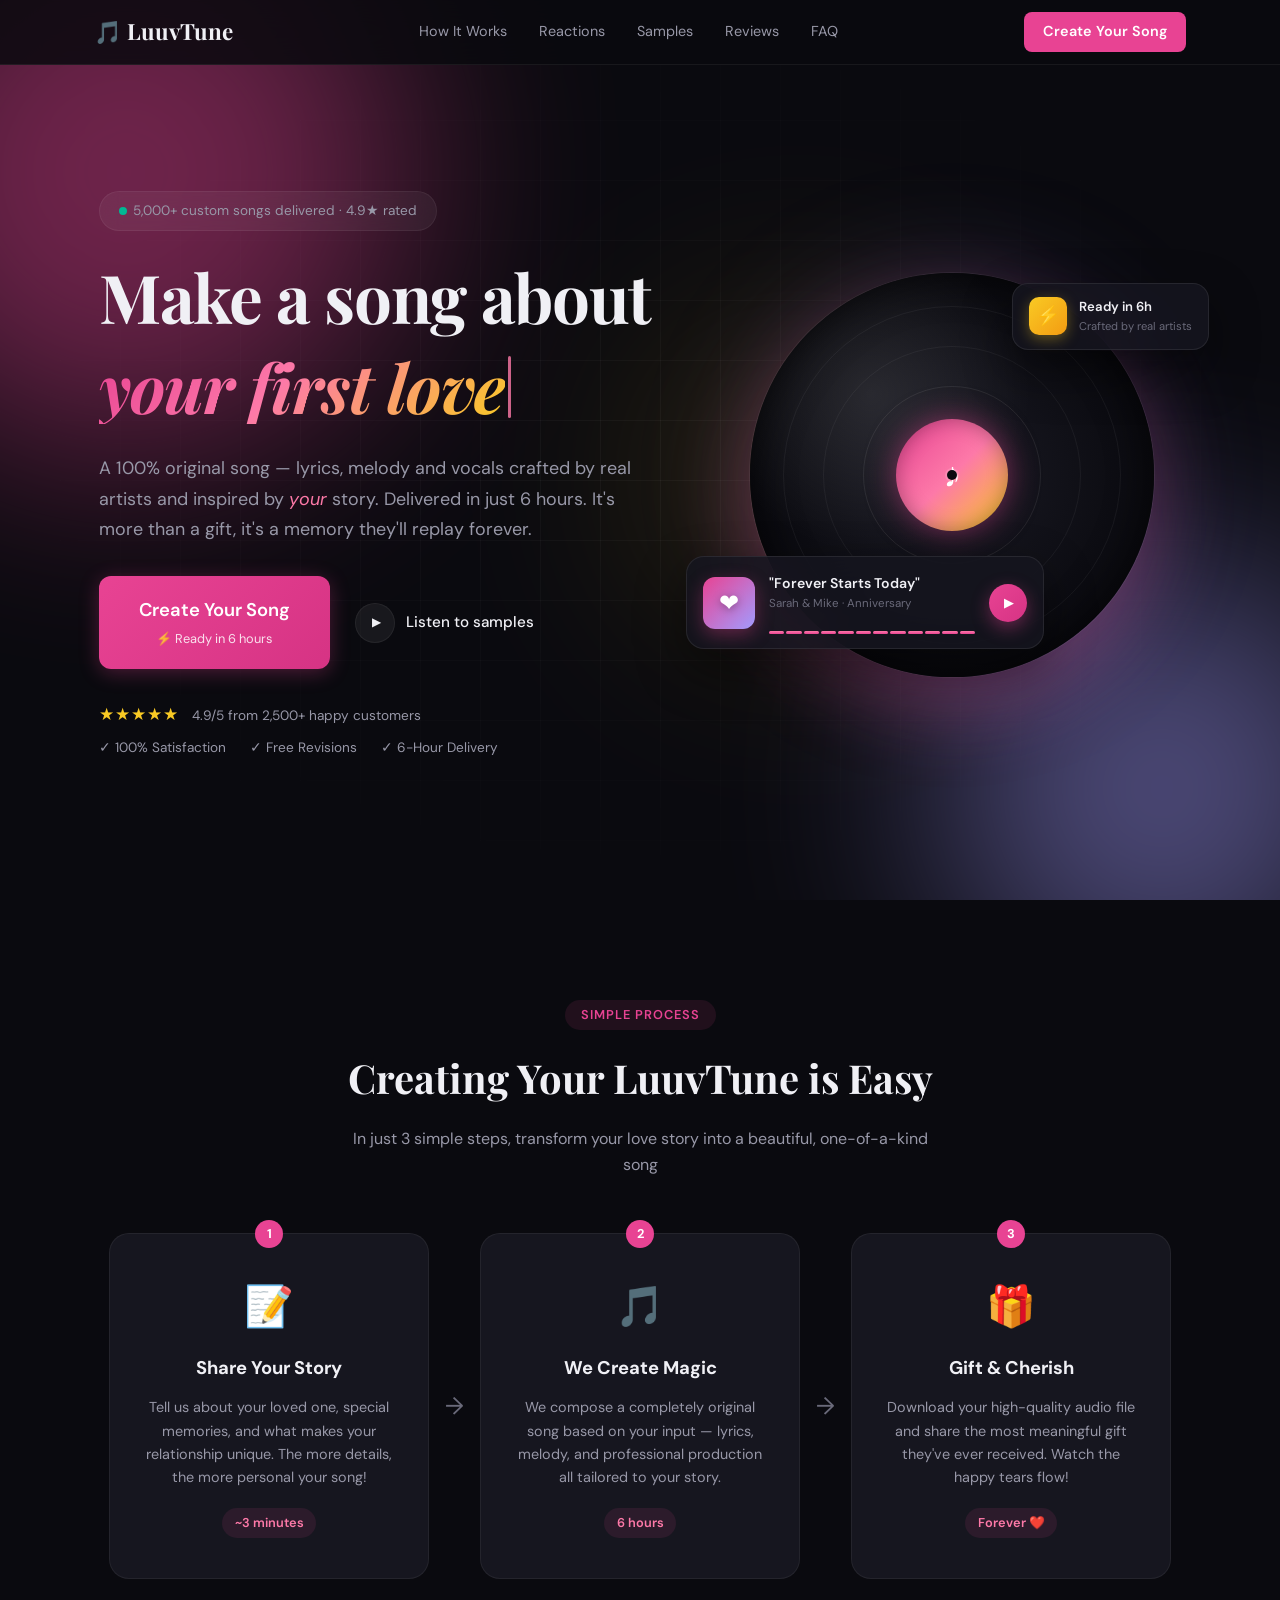
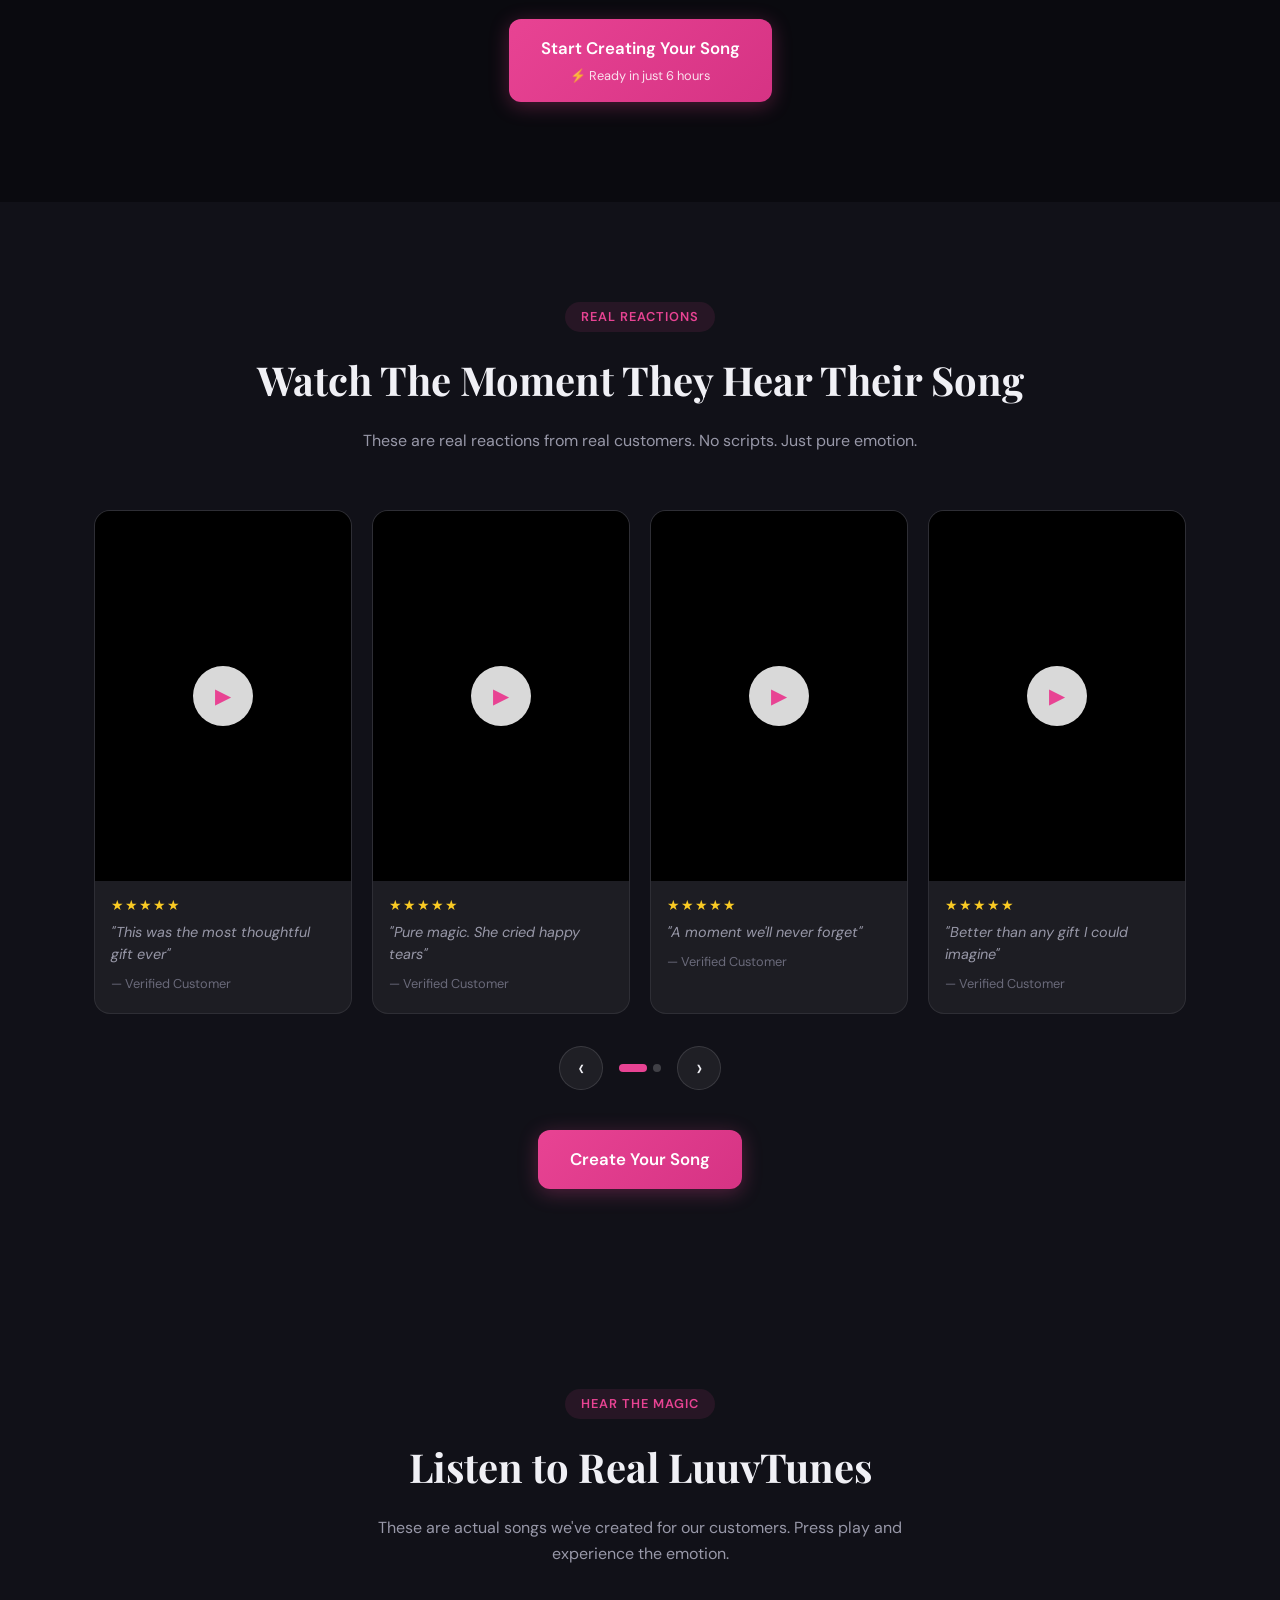
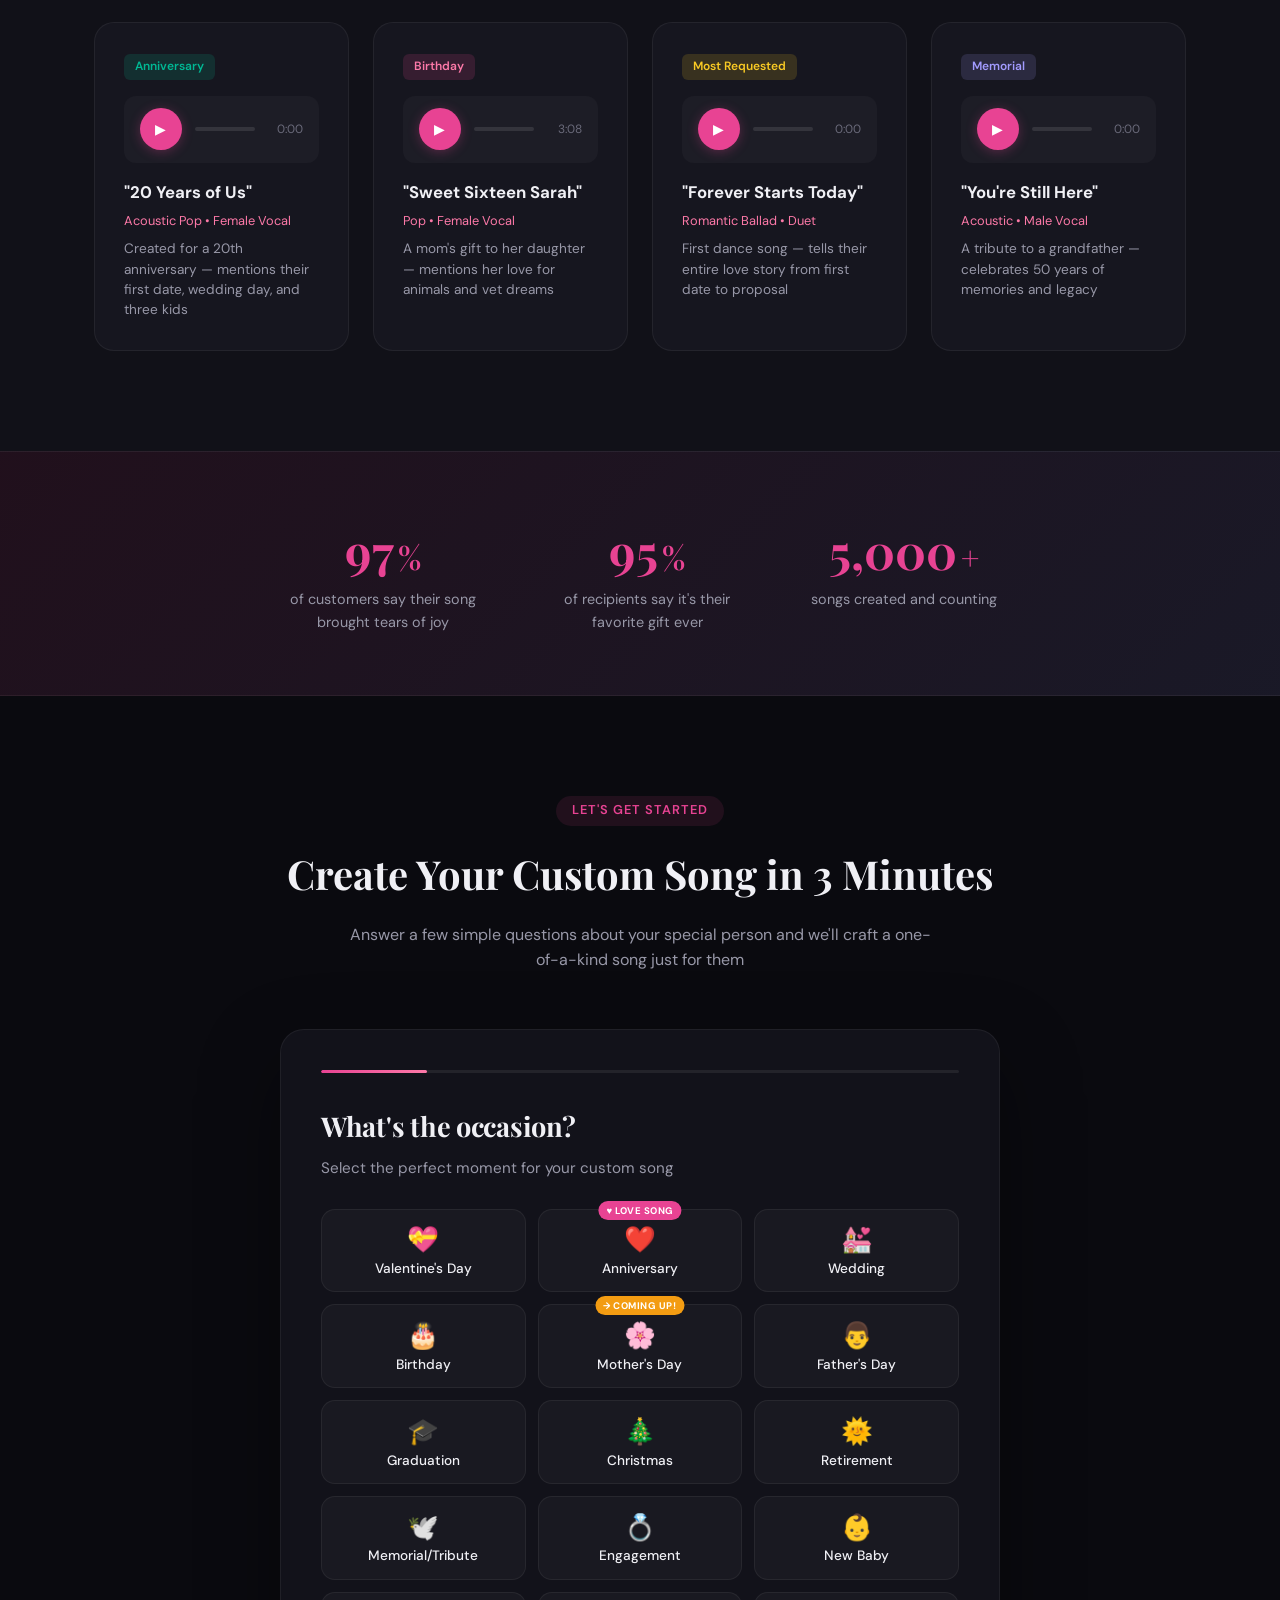
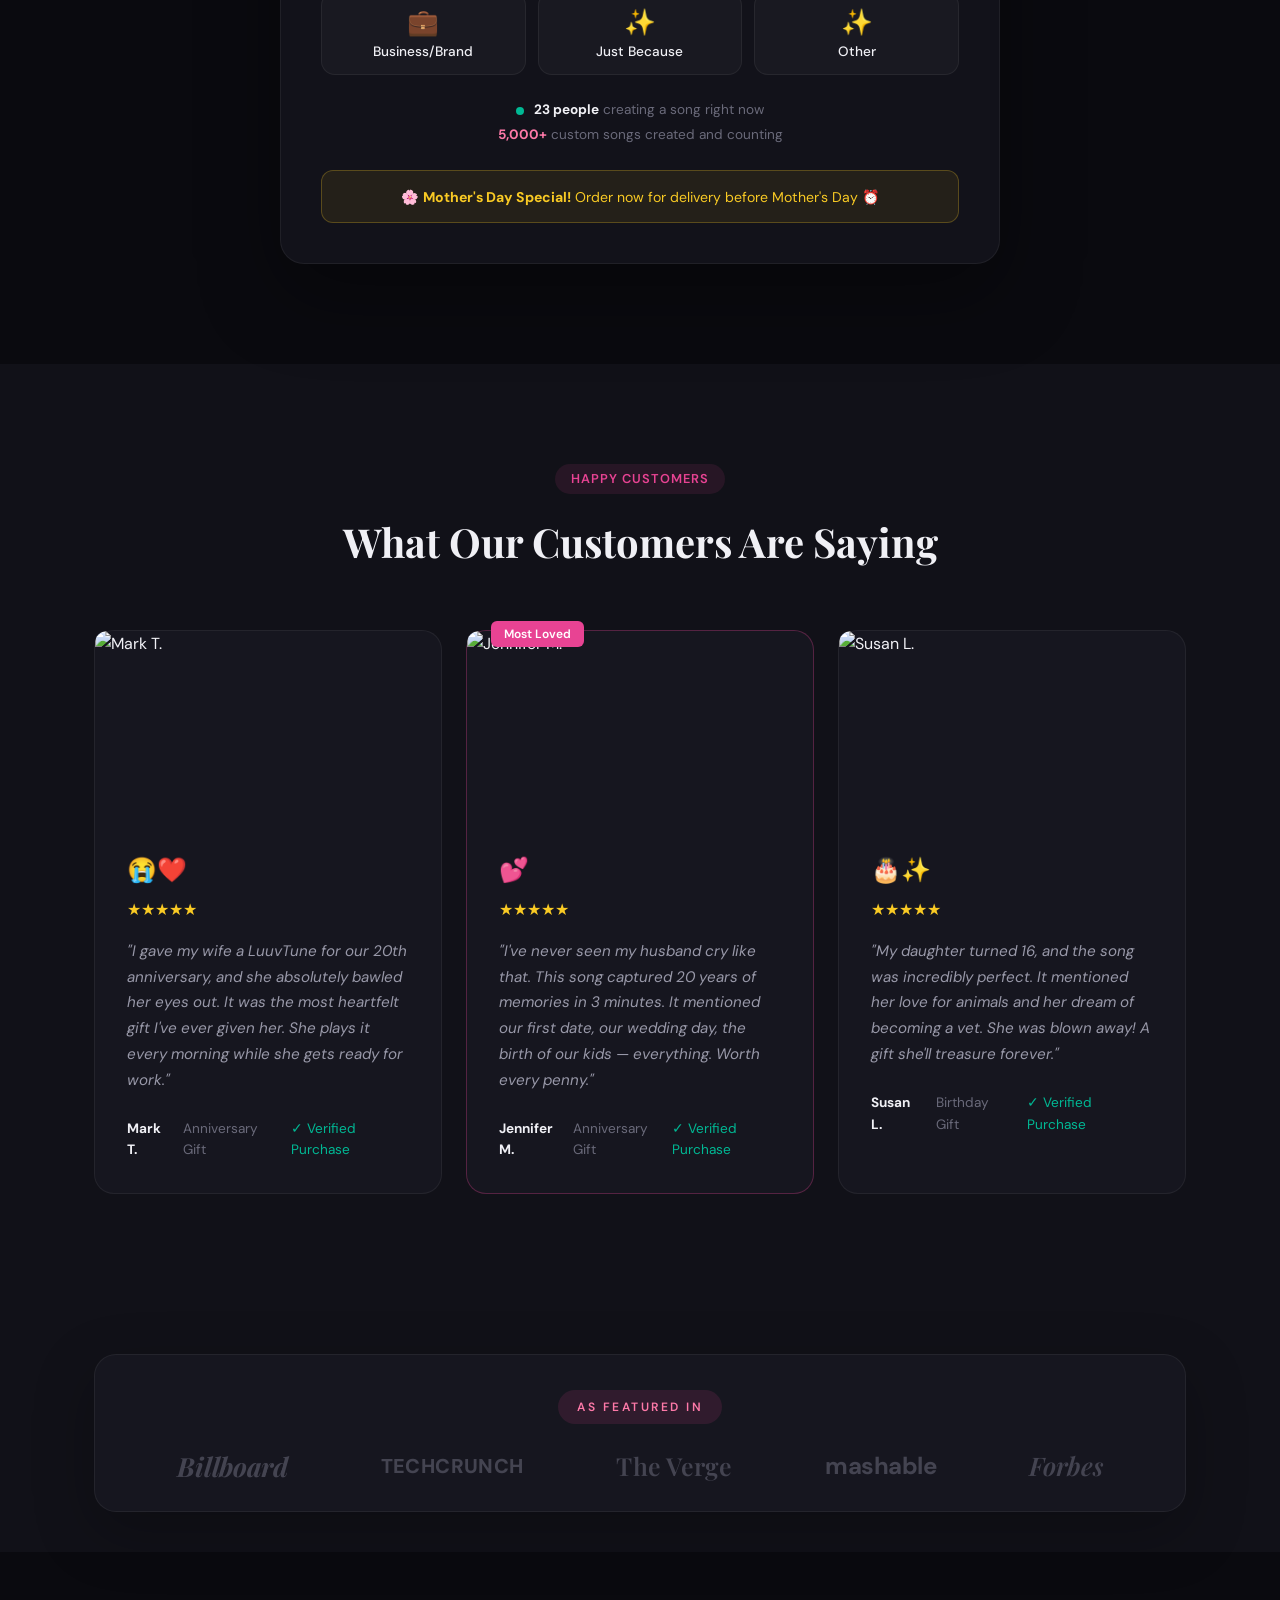
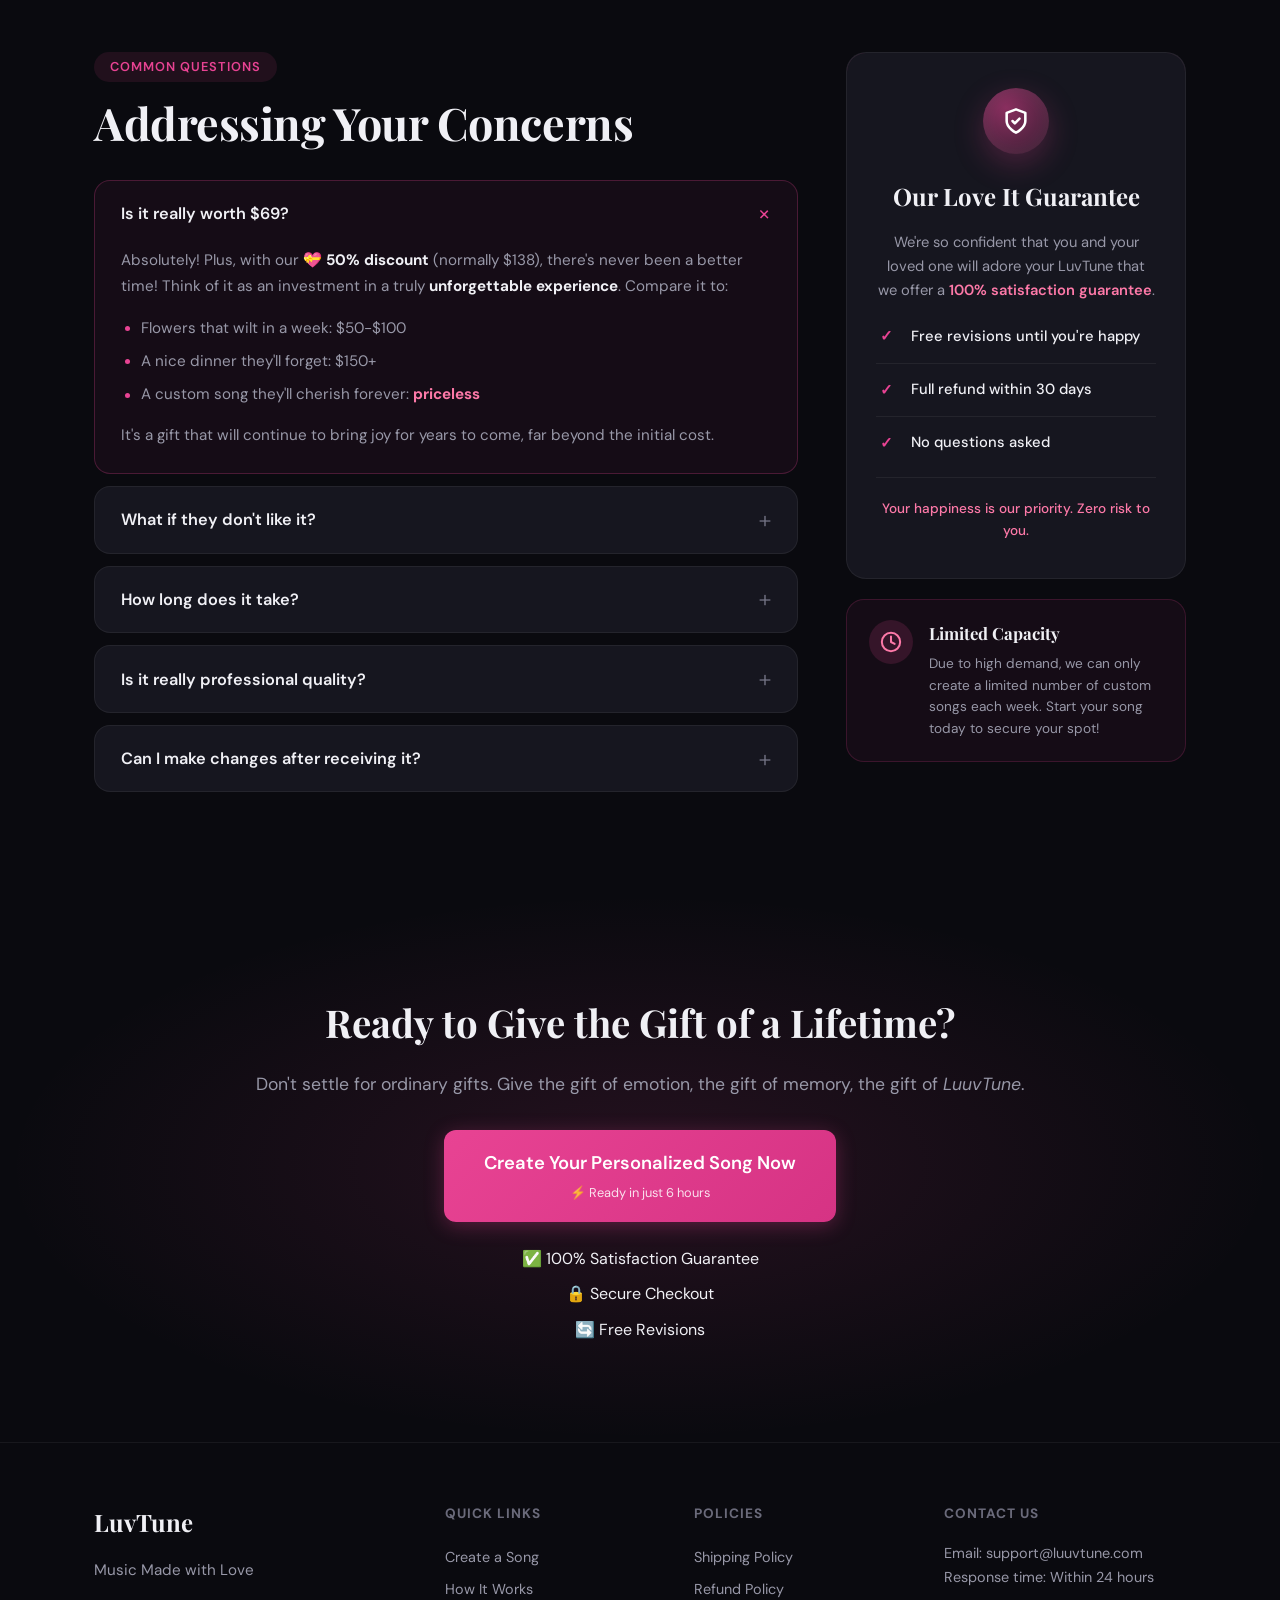
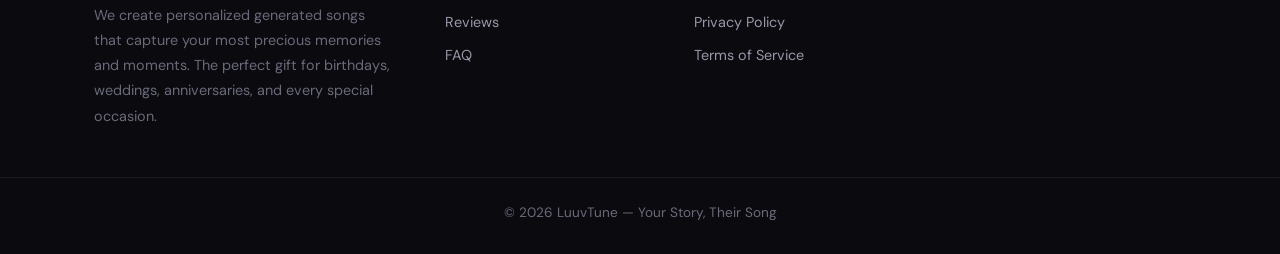
==== commit 00bee8d8: "Rebuild quiz + checkout flow to match luuvtune layout (6 steps) Step 1 (Occasion): 15 occasions in a" ====
--- a/index.html
+++ b/index.html
@@ -347,7 +347,7 @@
         <div class="section-header">
             <span class="section-label">Let's Get Started</span>
             <h2>Create Your Custom Song in 3 Minutes</h2>
-            <p>Answer a few simple questions and we'll craft a one-of-a-kind song just for them</p>
+            <p>Answer a few simple questions about your special person and we'll craft a one-of-a-kind song just for them</p>
         </div>
 
         <div class="quiz-container">
@@ -362,21 +362,75 @@
                 <h3>What's the occasion?</h3>
                 <p class="quiz-desc">Select the perfect moment for your custom song</p>
                 <div class="occasion-grid">
-                    <button class="occasion-btn" data-value="Valentine's Day">💝 Valentine's Day</button>
-                    <button class="occasion-btn" data-value="Anniversary">❤️ Anniversary</button>
-                    <button class="occasion-btn" data-value="Wedding">💒 Wedding</button>
-                    <button class="occasion-btn" data-value="Birthday">🎂 Birthday</button>
-                    <button class="occasion-btn" data-value="Mother's Day">👩 Mother's Day</button>
-                    <button class="occasion-btn" data-value="Father's Day">👨 Father's Day</button>
-                    <button class="occasion-btn" data-value="Graduation">🎓 Graduation</button>
-                    <button class="occasion-btn" data-value="Christmas">🎄 Christmas</button>
-                    <button class="occasion-btn" data-value="Memorial">🕊️ Memorial</button>
-                    <button class="occasion-btn" data-value="Engagement">💍 Engagement</button>
-                    <button class="occasion-btn" data-value="New Baby">👶 New Baby</button>
-                    <button class="occasion-btn" data-value="Just Because">💫 Just Because</button>
+                    <button class="occasion-btn" data-value="Valentine's Day">
+                        <span class="occ-icon">💝</span>
+                        <span class="occ-label">Valentine's Day</span>
+                    </button>
+                    <button class="occasion-btn" data-value="Anniversary">
+                        <span class="occ-badge occ-badge-love">♥ LOVE SONG</span>
+                        <span class="occ-icon">❤️</span>
+                        <span class="occ-label">Anniversary</span>
+                    </button>
+                    <button class="occasion-btn" data-value="Wedding">
+                        <span class="occ-icon">💒</span>
+                        <span class="occ-label">Wedding</span>
+                    </button>
+                    <button class="occasion-btn" data-value="Birthday">
+                        <span class="occ-icon">🎂</span>
+                        <span class="occ-label">Birthday</span>
+                    </button>
+                    <button class="occasion-btn" data-value="Mother's Day">
+                        <span class="occ-badge occ-badge-up">→ COMING UP!</span>
+                        <span class="occ-icon">🌸</span>
+                        <span class="occ-label">Mother's Day</span>
+                    </button>
+                    <button class="occasion-btn" data-value="Father's Day">
+                        <span class="occ-icon">👨</span>
+                        <span class="occ-label">Father's Day</span>
+                    </button>
+                    <button class="occasion-btn" data-value="Graduation">
+                        <span class="occ-icon">🎓</span>
+                        <span class="occ-label">Graduation</span>
+                    </button>
+                    <button class="occasion-btn" data-value="Christmas">
+                        <span class="occ-icon">🎄</span>
+                        <span class="occ-label">Christmas</span>
+                    </button>
+                    <button class="occasion-btn" data-value="Retirement">
+                        <span class="occ-icon">🌞</span>
+                        <span class="occ-label">Retirement</span>
+                    </button>
+                    <button class="occasion-btn" data-value="Memorial/Tribute">
+                        <span class="occ-icon">🕊️</span>
+                        <span class="occ-label">Memorial/Tribute</span>
+                    </button>
+                    <button class="occasion-btn" data-value="Engagement">
+                        <span class="occ-icon">💍</span>
+                        <span class="occ-label">Engagement</span>
+                    </button>
+                    <button class="occasion-btn" data-value="New Baby">
+                        <span class="occ-icon">👶</span>
+                        <span class="occ-label">New Baby</span>
+                    </button>
+                    <button class="occasion-btn" data-value="Business/Brand">
+                        <span class="occ-icon">💼</span>
+                        <span class="occ-label">Business/Brand</span>
+                    </button>
+                    <button class="occasion-btn" data-value="Just Because">
+                        <span class="occ-icon">✨</span>
+                        <span class="occ-label">Just Because</span>
+                    </button>
+                    <button class="occasion-btn" data-value="Other">
+                        <span class="occ-icon">✨</span>
+                        <span class="occ-label">Other</span>
+                    </button>
                 </div>
                 <div class="quiz-social-proof">
-                    <span class="pulse-dot"></span> <strong>23 people</strong> creating a song right now
+                    <p><span class="pulse-dot"></span> <strong>23 people</strong> creating a song right now</p>
+                    <p class="quiz-count"><strong>5,000+</strong> custom songs created and counting</p>
+                </div>
+                <div class="quiz-banner">
+                    🌸 <strong>Mother's Day Special!</strong> Order now for delivery before Mother's Day ⏰
                 </div>
             </div>
 
@@ -391,20 +445,19 @@
                 </div>
                 <div class="form-group">
                     <label for="relationship">Your Relationship *</label>
-                    <select id="relationship">
-                        <option value="">Select relationship...</option>
-                        <option value="Partner/Spouse">Partner / Spouse</option>
-                        <option value="Parent">Parent</option>
-                        <option value="Child">Child</option>
-                        <option value="Friend">Friend</option>
-                        <option value="Sibling">Sibling</option>
-                        <option value="Grandparent">Grandparent</option>
-                        <option value="Other">Other</option>
-                    </select>
+                    <input type="text" id="relationship" placeholder="e.g. Mom, Partner, Best Friend..." required>
+                    <span class="form-hint">How are you connected to them?</span>
+                </div>
+                <div class="quiz-info-card">
+                    <span class="qic-icon">♡</span>
+                    <span>Every song is crafted to capture your unique bond — no two songs are ever the same</span>
+                </div>
+                <div class="quiz-info-card quiz-info-card-quote">
+                    <em>"Made my wife cry happy tears!"</em> &nbsp;— Mike R.
                 </div>
                 <div class="quiz-nav">
-                    <button class="btn btn-secondary quiz-back">← Back</button>
-                    <button class="btn btn-primary quiz-next">Continue →</button>
+                    <button class="btn btn-primary btn-full btn-lg quiz-next">Continue</button>
+                    <button class="quiz-back-link quiz-back">Back</button>
                 </div>
             </div>
 
@@ -413,32 +466,98 @@
                 <h3>What's their music style?</h3>
                 <p class="quiz-desc">Pick the genre and mood that fits them best</p>
                 <h4 class="quiz-subheading">Genre</h4>
-                <div class="genre-grid">
-                    <button class="genre-btn" data-value="Pop"><span class="genre-tag">🔥 #1 Choice</span>Pop</button>
-                    <button class="genre-btn" data-value="Rock">Rock</button>
-                    <button class="genre-btn" data-value="R&B/Soul"><span class="genre-tag hot">Hot</span>R&B/Soul</button>
-                    <button class="genre-btn" data-value="Country">Country</button>
-                    <button class="genre-btn" data-value="Hip-Hop">Hip-Hop</button>
-                    <button class="genre-btn" data-value="Jazz">Jazz</button>
-                    <button class="genre-btn" data-value="Acoustic">Acoustic</button>
-                    <button class="genre-btn" data-value="Electronic">Electronic</button>
-                    <button class="genre-btn" data-value="Classical">Classical</button>
-                    <button class="genre-btn" data-value="Folk">Folk</button>
+                <div class="genre-grid genre-list">
+                    <button class="genre-btn" data-value="Pop">
+                        <span class="gr-radio"></span>
+                        <span class="gr-body">
+                            <span class="gr-name">Pop</span>
+                            <span class="gr-desc">Contemporary &amp; catchy · 40% choose this</span>
+                        </span>
+                        <span class="gr-badge">#1 CHOICE</span>
+                    </button>
+                    <button class="genre-btn" data-value="Rock">
+                        <span class="gr-radio"></span>
+                        <span class="gr-body">
+                            <span class="gr-name">Rock</span>
+                            <span class="gr-desc">Guitar-driven energy</span>
+                        </span>
+                    </button>
+                    <button class="genre-btn" data-value="R&B/Soul">
+                        <span class="gr-radio"></span>
+                        <span class="gr-body">
+                            <span class="gr-name">R&amp;B/Soul</span>
+                            <span class="gr-desc">Smooth &amp; soulful</span>
+                        </span>
+                        <span class="gr-badge gr-badge-hot">HOT</span>
+                    </button>
+                    <button class="genre-btn" data-value="Country">
+                        <span class="gr-radio"></span>
+                        <span class="gr-body">
+                            <span class="gr-name">Country</span>
+                            <span class="gr-desc">Heartfelt storytelling</span>
+                        </span>
+                    </button>
+                    <button class="genre-btn" data-value="Hip-Hop">
+                        <span class="gr-radio"></span>
+                        <span class="gr-body">
+                            <span class="gr-name">Hip-Hop</span>
+                            <span class="gr-desc">Modern &amp; rhythmic</span>
+                        </span>
+                    </button>
+                    <button class="genre-btn" data-value="Jazz">
+                        <span class="gr-radio"></span>
+                        <span class="gr-body">
+                            <span class="gr-name">Jazz</span>
+                            <span class="gr-desc">Sophisticated &amp; timeless</span>
+                        </span>
+                    </button>
+                    <button class="genre-btn" data-value="Acoustic">
+                        <span class="gr-radio"></span>
+                        <span class="gr-body">
+                            <span class="gr-name">Acoustic</span>
+                            <span class="gr-desc">Intimate &amp; personal</span>
+                        </span>
+                    </button>
+                    <button class="genre-btn" data-value="Electronic">
+                        <span class="gr-radio"></span>
+                        <span class="gr-body">
+                            <span class="gr-name">Electronic</span>
+                            <span class="gr-desc">Modern &amp; dynamic</span>
+                        </span>
+                    </button>
+                    <button class="genre-btn" data-value="Classical">
+                        <span class="gr-radio"></span>
+                        <span class="gr-body">
+                            <span class="gr-name">Classical</span>
+                            <span class="gr-desc">Elegant &amp; orchestral</span>
+                        </span>
+                    </button>
+                    <button class="genre-btn" data-value="Folk">
+                        <span class="gr-radio"></span>
+                        <span class="gr-body">
+                            <span class="gr-name">Folk</span>
+                            <span class="gr-desc">Warm &amp; storytelling</span>
+                        </span>
+                    </button>
                 </div>
                 <h4 class="quiz-subheading mt-3">Mood</h4>
-                <div class="mood-grid">
-                    <button class="mood-btn" data-value="Upbeat">🎉 Upbeat & Celebratory</button>
-                    <button class="mood-btn" data-value="Romantic">❤️ Romantic & Tender</button>
-                    <button class="mood-btn" data-value="Emotional">😭 Emotional & Moving</button>
-                    <button class="mood-btn" data-value="Fun">😄 Fun & Playful</button>
-                    <button class="mood-btn" data-value="Epic">⚡ Epic & Powerful</button>
-                    <button class="mood-btn" data-value="Calm">☮️ Calm & Peaceful</button>
-                    <button class="mood-btn" data-value="Nostalgic">🌅 Nostalgic & Reflective</button>
-                    <button class="mood-btn" data-value="Energetic">🔥 Energetic & Uplifting</button>
+                <div class="mood-grid mood-pills">
+                    <button class="mood-btn" data-value="Upbeat">Upbeat &amp; Celebratory 🎉</button>
+                    <button class="mood-btn" data-value="Romantic">Romantic &amp; Tender ❤️</button>
+                    <button class="mood-btn" data-value="Emotional">Emotional &amp; Moving 😢</button>
+                    <button class="mood-btn" data-value="Fun">Fun &amp; Playful 😄</button>
+                    <button class="mood-btn" data-value="Epic">Epic &amp; Powerful ⚡</button>
+                    <button class="mood-btn" data-value="Calm">Calm &amp; Peaceful ☮</button>
+                    <button class="mood-btn" data-value="Nostalgic">Nostalgic &amp; Reflective 🌅</button>
+                    <button class="mood-btn" data-value="Energetic">Energetic &amp; Uplifting 🔥</button>
+                </div>
+                <div class="quiz-info-card quiz-info-card-green">
+                    <span class="qic-icon">🎼</span>
+                    <span>No worries if you're unsure — we'll work with you to get it perfect with free revisions!</span>
                 </div>
                 <div class="quiz-nav">
-                    <button class="btn btn-secondary quiz-back">← Back</button>
-                    <button class="btn btn-primary quiz-next">Continue →</button>
+                    <button class="btn btn-primary btn-full btn-lg quiz-next">Continue</button>
+                    <button class="quiz-back-link quiz-back">Back</button>
                 </div>
             </div>
 
@@ -448,6 +567,7 @@
                 <p class="quiz-desc">Select the vocal style for your song</p>
                 <div class="voice-grid">
                     <button class="voice-btn" data-value="Female">
+                        <span class="voice-badge voice-badge-love">PERFECT FOR LOVE SONGS</span>
                         <span class="voice-icon">👩</span>
                         <span>Female Voice</span>
                     </button>
@@ -456,9 +576,10 @@
                         <span>Male Voice</span>
                     </button>
                     <button class="voice-btn" data-value="Duet">
+                        <span class="voice-badge voice-badge-fav">MOTHER'S FAVORITE</span>
                         <span class="voice-icon">💑</span>
                         <span>Duet</span>
-                        <small>Male & Female</small>
+                        <small>Male &amp; Female</small>
                     </button>
                     <button class="voice-btn" data-value="Surprise">
                         <span class="voice-icon">🎲</span>
@@ -467,11 +588,16 @@
                 </div>
                 <div class="form-group mt-3">
                     <label for="senderName">Your Name (Optional)</label>
-                    <input type="text" id="senderName" placeholder="We can include your name in the lyrics">
+                    <input type="text" id="senderName" placeholder="May be mentioned in the song">
+                    <span class="form-hint">We can include your name as the gift giver in the lyrics</span>
+                </div>
+                <div class="quiz-info-card quiz-info-card-green">
+                    <span class="qic-icon">⭐</span>
+                    <span>Professional studio quality audio — sounds like your favorite songs on the radio!</span>
                 </div>
                 <div class="quiz-nav">
-                    <button class="btn btn-secondary quiz-back">← Back</button>
-                    <button class="btn btn-primary quiz-next">Continue →</button>
+                    <button class="btn btn-primary btn-full btn-lg quiz-next">Continue</button>
+                    <button class="quiz-back-link quiz-back">Back</button>
                 </div>
             </div>
 
@@ -480,48 +606,202 @@
                 <h3>Share your story</h3>
                 <p class="quiz-desc">The magic is in the details — tell us everything!</p>
                 <div class="form-group">
-                    <label for="story">Key Memories & Moments *</label>
-                    <textarea id="story" rows="6" maxlength="1500" placeholder="What's your favorite memory together? What makes them laugh? Any special places, inside jokes, or nicknames?"></textarea>
+                    <label for="story">Key Memories &amp; Moments *</label>
+                    <textarea id="story" rows="6" maxlength="1500" placeholder="Tell us about your favorite memories, special moments, inside jokes, nicknames, or anything that makes them special..."></textarea>
                     <span class="form-hint"><span id="storyCount">0</span>/1500 characters — More details = more personal song!</span>
+                </div>
+                <div class="inspiration-card">
+                    <h5>Need inspiration? Try answering:</h5>
+                    <ul>
+                        <li>What's your favorite memory together?</li>
+                        <li>What makes them laugh?</li>
+                        <li>What do you admire most about them?</li>
+                        <li>Any special places, inside jokes, or nicknames?</li>
+                    </ul>
                 </div>
                 <div class="form-group">
                     <label for="specialRequests">Special Requests (Optional)</label>
-                    <textarea id="specialRequests" rows="3" maxlength="500" placeholder="Any specific phrases, styles, or elements you'd like included?"></textarea>
+                    <textarea id="specialRequests" rows="3" maxlength="500" placeholder="Any specific phrases to include, words to avoid, language preferences, or other requests..."></textarea>
+                    <span class="form-hint"><span id="specialCount">0</span>/500 characters</span>
+                </div>
+                <div class="quiz-info-card">
+                    <span class="qic-icon">🔒</span>
+                    <span>Your story is kept 100% confidential and used only for creating your song</span>
+                </div>
+                <div class="quiz-info-card">
+                    <span class="qic-icon">⭐</span>
+                    <span>Songs with detailed stories are rated 2x more emotional by recipients</span>
                 </div>
                 <div class="quiz-nav">
-                    <button class="btn btn-secondary quiz-back">← Back</button>
-                    <button class="btn btn-primary quiz-next">See My Song Preview →</button>
+                    <button class="btn btn-primary btn-full btn-lg quiz-next">See My Song Preview</button>
+                    <button class="quiz-back-link quiz-back">Back</button>
                 </div>
             </div>
 
             <!-- Step 6: Summary & Checkout -->
             <div class="quiz-step" data-step="6">
+                <span class="quiz-final-label">FINAL STEP</span>
                 <h3>Your Song Details</h3>
-                <p class="quiz-desc">Review your personalized song and place your order</p>
+                <p class="quiz-desc">Review your personalized song and choose your package</p>
+
+                <!-- Summary card -->
                 <div class="summary-card">
-                    <div class="summary-row"><span>Occasion</span><strong id="sumOccasion">—</strong></div>
-                    <div class="summary-row"><span>For</span><strong id="sumRecipient">—</strong></div>
-                    <div class="summary-row"><span>Relationship</span><strong id="sumRelationship">—</strong></div>
-                    <div class="summary-row"><span>Genre</span><strong id="sumGenre">—</strong></div>
-                    <div class="summary-row"><span>Mood</span><strong id="sumMood">—</strong></div>
-                    <div class="summary-row"><span>Voice</span><strong id="sumVoice">—</strong></div>
-                </div>
-                <div class="pricing-card">
-                    <div class="price-original" data-usd="138">$138</div>
-                    <div class="price-current" data-usd="69">$69</div>
-                    <div class="price-badge">💝 50% OFF — Limited Time!</div>
-                </div>
-                <button class="btn btn-primary btn-lg btn-full" id="checkoutBtn">
-                    Create My Song Now →
+                    <div class="summary-head">
+                        <div>
+                            <span class="summary-badge" id="sumOccasion">ANNIVERSARY</span>
+                            <h4 class="summary-title">Song for <span id="sumRecipient">—</span></h4>
+                        </div>
+                        <button type="button" class="summary-edit" data-goto="1">✏ Edit</button>
+                    </div>
+                    <div class="summary-grid">
+                        <div class="summary-cell">
+                            <span class="sc-label">RELATIONSHIP</span>
+                            <span class="sc-value" id="sumRelationship">—</span>
+                        </div>
+                        <div class="summary-cell">
+                            <span class="sc-label">GENRE</span>
+                            <span class="sc-value" id="sumGenre">—</span>
+                        </div>
+                        <div class="summary-cell">
+                            <span class="sc-label">MOOD</span>
+                            <span class="sc-value" id="sumMood">—</span>
+                        </div>
+                        <div class="summary-cell">
+                            <span class="sc-label">VOICE</span>
+                            <span class="sc-value" id="sumVoice">—</span>
+                        </div>
+                    </div>
+                </div>
+
+                <!-- Package options -->
+                <div class="package-option" data-package="single" data-usd-total="69">
+                    <span class="pkg-check"></span>
+                    <div class="pkg-body">
+                        <div class="pkg-title">Song Only</div>
+                        <div class="pkg-desc">1 personalized song · MP3 download</div>
+                    </div>
+                    <div class="pkg-price">
+                        <span data-usd="69">$69</span>
+                    </div>
+                </div>
+
+                <div class="package-option selected" data-package="complete" data-usd-total="99">
+                    <span class="pkg-badge">MOST POPULAR</span>
+                    <span class="pkg-check"></span>
+                    <div class="pkg-body">
+                        <div class="pkg-title">The Complete Gift</div>
+                        <div class="pkg-desc">2 songs + FREE lyrics card · 6-hour delivery</div>
+                        <div class="pkg-save">You save <span data-usd="80">$80</span> — 2 songs for <span data-usd="30">$30</span> more!</div>
+                    </div>
+                    <div class="pkg-price">
+                        <span class="pkg-price-old" data-usd="179">$179</span>
+                        <span class="pkg-price-new" data-usd="99">$99</span>
+                    </div>
+                </div>
+
+                <!-- Second song + benefits (only visible when Complete Gift selected) -->
+                <div class="second-song-card" id="secondSongCard">
+                    <h4>🎵 Your Second Song</h4>
+                    <p class="sss-desc">Pick a style for your bonus song — or leave as "Same as first" and we'll match it.</p>
+                    <div class="form-group">
+                        <label for="secondGenre">GENRE</label>
+                        <select id="secondGenre">
+                            <option value="same">Same as first song</option>
+                            <option value="Pop">Pop</option>
+                            <option value="Rock">Rock</option>
+                            <option value="R&amp;B/Soul">R&amp;B/Soul</option>
+                            <option value="Country">Country</option>
+                            <option value="Hip-Hop">Hip-Hop</option>
+                            <option value="Jazz">Jazz</option>
+                            <option value="Acoustic">Acoustic</option>
+                            <option value="Electronic">Electronic</option>
+                            <option value="Classical">Classical</option>
+                            <option value="Folk">Folk</option>
+                        </select>
+                    </div>
+                    <div class="form-group">
+                        <label for="secondMood">MOOD</label>
+                        <select id="secondMood">
+                            <option value="same">Same as first song</option>
+                            <option value="Upbeat">Upbeat &amp; Celebratory</option>
+                            <option value="Romantic">Romantic &amp; Tender</option>
+                            <option value="Emotional">Emotional &amp; Moving</option>
+                            <option value="Fun">Fun &amp; Playful</option>
+                            <option value="Epic">Epic &amp; Powerful</option>
+                            <option value="Calm">Calm &amp; Peaceful</option>
+                            <option value="Nostalgic">Nostalgic &amp; Reflective</option>
+                            <option value="Energetic">Energetic &amp; Uplifting</option>
+                        </select>
+                    </div>
+
+                    <div class="benefits-title">EVERYTHING IN THE COMPLETE GIFT:</div>
+                    <ul class="benefits-list">
+                        <li>
+                            <span class="b-check">✓</span>
+                            <span class="b-label">2 Custom Songs</span>
+                            <span class="b-price" data-usd="158">$158</span>
+                        </li>
+                        <li>
+                            <span class="b-check">✓</span>
+                            <span class="b-label">MP3 + WAV Downloads</span>
+                            <span class="b-price" data-usd="49">$49</span>
+                        </li>
+                        <li>
+                            <span class="b-check">✓</span>
+                            <span class="b-label">2 Free Revisions</span>
+                            <span class="b-price" data-usd="79">$79</span>
+                        </li>
+                        <li>
+                            <span class="b-check">✓</span>
+                            <span class="b-label">Priority 6 Hour Delivery</span>
+                            <span class="b-price" data-usd="49">$49</span>
+                        </li>
+                        <li class="b-gift">
+                            <span class="b-check">🎁</span>
+                            <span class="b-label">FREE GIFT: Printable Lyrics Card</span>
+                            <span class="b-price" data-usd="37">$37</span>
+                        </li>
+                    </ul>
+                    <div class="total-row">
+                        <span>Total Value: <s data-usd="372">$372</s></span>
+                        <span>You pay: <strong data-usd="99">$99</strong></span>
+                    </div>
+                </div>
+
+                <!-- Big CTA -->
+                <button class="btn btn-primary btn-lg btn-full checkout-cta" id="checkoutBtn">
+                    <span class="cta-main">Create My Song — <span id="ctaPrice" data-usd="99">$99</span></span>
                     <span class="btn-sub">⚡ Ready in just 6 hours</span>
                 </button>
+
+                <!-- Express checkout -->
+                <div class="express-checkout">
+                    <div class="express-label">EXPRESS CHECKOUT AVAILABLE</div>
+                    <div class="express-badges">
+                        <span class="exp-badge">Shop Pay</span>
+                        <span class="exp-badge">Apple Pay</span>
+                        <span class="exp-badge">Google Pay</span>
+                        <span class="exp-badge">PayPal</span>
+                    </div>
+                </div>
+
+                <!-- Trust items -->
                 <div class="checkout-trust">
-                    <span>⚡ Ready in 6 Hours</span>
-                    <span>💰 100% Money-Back Guarantee</span>
                     <span>🔒 Secure Checkout</span>
-                </div>
+                    <span>💰 Money-Back Guarantee</span>
+                    <span>⚡ 6h Delivery</span>
+                </div>
+
+                <!-- Testimonial -->
+                <div class="checkout-review">
+                    <div class="cr-stars">★★★★★</div>
+                    <p>"My wife cried happy tears. Best gift I've ever given. The lyrics card is framed in our bedroom."</p>
+                    <span class="cr-author">— Michael R., Verified Buyer</span>
+                </div>
+
+                <!-- Back -->
                 <div class="quiz-nav">
-                    <button class="btn btn-secondary quiz-back">← Edit Details</button>
+                    <button class="quiz-back-link quiz-back">← Edit Details</button>
                 </div>
             </div>
         </div>
--- a/style.css
+++ b/style.css
@@ -921,19 +921,20 @@
 
 /* === QUIZ FORM === */
 .quiz-container {
-    max-width: 680px;
+    max-width: 720px;
     margin: 0 auto;
-    background: var(--bg-card);
+    background: #12121a;
     border: 1px solid var(--border);
-    border-radius: var(--radius-lg);
+    border-radius: 24px;
     padding: 2.5rem;
     position: relative;
+    box-shadow: 0 30px 80px rgba(0, 0, 0, 0.35);
 }
 .quiz-progress {
-    height: 4px;
-    background: rgba(255,255,255,0.06);
+    height: 3px;
+    background: rgba(255,255,255,0.07);
     border-radius: 4px;
-    margin-bottom: 0.5rem;
+    margin-bottom: 2rem;
     overflow: hidden;
 }
 .quiz-progress-bar {
@@ -943,11 +944,7 @@
     border-radius: 4px;
     transition: width 0.5s ease;
 }
-.quiz-step-label {
-    font-size: 0.8rem;
-    color: var(--text-muted);
-    margin-bottom: 2rem;
-}
+.quiz-step-label { display: none; }
 .quiz-step { display: none; }
 .quiz-step.active { display: block; animation: fadeIn 0.4s ease; }
 
@@ -956,40 +953,84 @@
     to { opacity: 1; transform: translateY(0); }
 }
 
+.quiz-final-label {
+    display: inline-block;
+    background: rgba(232, 67, 147, 0.15);
+    color: var(--accent-2);
+    padding: 0.35rem 1rem;
+    border-radius: 50px;
+    font-size: 0.72rem;
+    font-weight: 700;
+    letter-spacing: 2px;
+    margin-bottom: 1rem;
+}
+
 .quiz-step h3 {
     font-family: var(--font-display);
-    font-size: 1.5rem;
+    font-size: 1.7rem;
+    font-weight: 700;
     margin-bottom: 0.5rem;
-}
-.quiz-desc { color: var(--text-secondary); margin-bottom: 2rem; }
+    letter-spacing: -0.01em;
+}
+.quiz-desc { color: var(--text-secondary); margin-bottom: 1.75rem; font-size: 0.95rem; }
 .quiz-subheading {
-    font-size: 0.9rem;
+    font-size: 0.78rem;
     color: var(--text-muted);
     text-transform: uppercase;
-    letter-spacing: 1px;
-    margin-bottom: 1rem;
-}
-
-/* Occasion Grid */
+    letter-spacing: 1.5px;
+    font-weight: 600;
+    margin-bottom: 0.85rem;
+}
+
+/* === Occasion Grid === */
 .occasion-grid {
     display: grid;
-    grid-template-columns: repeat(auto-fill, minmax(150px, 1fr));
-    gap: 0.7rem;
+    grid-template-columns: repeat(3, 1fr);
+    gap: 0.75rem;
 }
 .occasion-btn {
-    padding: 0.9rem 1rem;
+    position: relative;
+    padding: 1.1rem 0.6rem 0.9rem;
     background: rgba(255,255,255,0.03);
     border: 1px solid var(--border);
-    border-radius: var(--radius);
-    font-size: 0.9rem;
+    border-radius: 14px;
+    font-size: 0.85rem;
     transition: var(--transition);
     text-align: center;
-}
-.occasion-btn:hover, .occasion-btn.selected {
+    display: flex;
+    flex-direction: column;
+    align-items: center;
+    gap: 0.45rem;
+    overflow: visible;
+}
+.occasion-btn .occ-icon { font-size: 1.6rem; line-height: 1; }
+.occasion-btn .occ-label { color: var(--text-primary); font-weight: 500; }
+.occasion-btn:hover {
+    border-color: rgba(232, 67, 147, 0.4);
+    background: rgba(232, 67, 147, 0.06);
+    transform: translateY(-1px);
+}
+.occasion-btn.selected {
     border-color: var(--accent);
-    background: rgba(232, 67, 147, 0.1);
-    color: var(--accent-2);
-}
+    background: rgba(232, 67, 147, 0.12);
+    box-shadow: 0 0 0 1px var(--accent);
+}
+.occ-badge {
+    position: absolute;
+    top: -9px;
+    left: 50%;
+    transform: translateX(-50%);
+    background: var(--accent);
+    color: white;
+    font-size: 0.6rem;
+    font-weight: 700;
+    letter-spacing: 0.5px;
+    padding: 3px 8px;
+    border-radius: 50px;
+    white-space: nowrap;
+    z-index: 2;
+}
+.occ-badge-up { background: #f39c12; }
 
 .quiz-social-proof {
     margin-top: 1.5rem;
@@ -997,81 +1038,233 @@
     font-size: 0.85rem;
     color: var(--text-muted);
 }
-
-/* Genre Grid */
+.quiz-social-proof p { margin: 0.2rem 0; }
+.quiz-social-proof strong { color: var(--text-primary); }
+.quiz-count strong { color: var(--accent-2); }
+
+.quiz-banner {
+    margin-top: 1.5rem;
+    padding: 0.9rem 1.2rem;
+    background: rgba(249, 202, 36, 0.08);
+    border: 1px solid rgba(249, 202, 36, 0.25);
+    border-radius: 12px;
+    color: var(--gold);
+    font-size: 0.88rem;
+    text-align: center;
+}
+.quiz-banner strong { color: var(--gold); font-weight: 700; }
+
+/* === Genre List (radio-style rows) === */
 .genre-grid {
-    display: grid;
-    grid-template-columns: repeat(auto-fill, minmax(120px, 1fr));
-    gap: 0.6rem;
+    display: block;
+}
+.genre-list {
+    display: flex;
+    flex-direction: column;
+    gap: 0.55rem;
+    margin-bottom: 1.75rem;
 }
 .genre-btn {
-    padding: 0.8rem;
+    position: relative;
+    display: flex;
+    align-items: center;
+    gap: 1rem;
+    padding: 0.95rem 1.1rem;
     background: rgba(255,255,255,0.03);
     border: 1px solid var(--border);
-    border-radius: var(--radius);
+    border-radius: 12px;
     font-size: 0.9rem;
     transition: var(--transition);
+    text-align: left;
+    width: 100%;
+}
+.genre-btn:hover {
+    border-color: rgba(232, 67, 147, 0.35);
+    background: rgba(232, 67, 147, 0.04);
+}
+.genre-btn.selected {
+    border-color: var(--accent);
+    background: rgba(232, 67, 147, 0.08);
+    box-shadow: 0 0 0 1px var(--accent);
+}
+.gr-radio {
+    flex-shrink: 0;
+    width: 18px;
+    height: 18px;
+    border-radius: 50%;
+    border: 1.5px solid var(--text-muted);
     position: relative;
-}
-.genre-btn:hover, .genre-btn.selected {
+    transition: var(--transition);
+}
+.genre-btn.selected .gr-radio {
     border-color: var(--accent);
-    background: rgba(232, 67, 147, 0.1);
-}
-.genre-tag {
+}
+.genre-btn.selected .gr-radio::after {
+    content: '';
     position: absolute;
-    top: -8px; right: -4px;
+    inset: 3px;
+    border-radius: 50%;
+    background: var(--accent);
+}
+.gr-body { flex: 1; display: flex; flex-direction: column; gap: 2px; min-width: 0; }
+.gr-name { color: var(--text-primary); font-weight: 600; font-size: 0.95rem; }
+.gr-desc { color: var(--text-muted); font-size: 0.78rem; }
+.gr-badge {
+    flex-shrink: 0;
     background: var(--accent);
     color: white;
     font-size: 0.6rem;
-    padding: 2px 6px;
-    border-radius: 4px;
-    font-weight: 600;
-}
-.genre-tag.hot { background: var(--gold); color: #111; }
-
-/* Mood Grid */
+    font-weight: 700;
+    letter-spacing: 0.5px;
+    padding: 3px 9px;
+    border-radius: 50px;
+    white-space: nowrap;
+}
+.gr-badge-hot { background: #f39c12; }
+
+/* === Mood Pills === */
 .mood-grid {
-    display: grid;
-    grid-template-columns: repeat(auto-fill, minmax(180px, 1fr));
-    gap: 0.6rem;
+    display: flex;
+    flex-wrap: wrap;
+    gap: 0.55rem;
+    margin-bottom: 1rem;
 }
 .mood-btn {
-    padding: 0.8rem 1rem;
-    background: rgba(255,255,255,0.03);
+    padding: 0.55rem 1rem;
+    background: rgba(255,255,255,0.04);
     border: 1px solid var(--border);
-    border-radius: var(--radius);
-    font-size: 0.85rem;
-    transition: var(--transition);
-    text-align: left;
-}
-.mood-btn:hover, .mood-btn.selected {
+    border-radius: 50px;
+    font-size: 0.82rem;
+    transition: var(--transition);
+    color: var(--text-primary);
+    white-space: nowrap;
+}
+.mood-btn:hover {
+    border-color: rgba(232, 67, 147, 0.4);
+    background: rgba(232, 67, 147, 0.06);
+}
+.mood-btn.selected {
     border-color: var(--accent);
-    background: rgba(232, 67, 147, 0.1);
-}
-
-/* Voice Grid */
+    background: rgba(232, 67, 147, 0.15);
+    color: var(--accent-2);
+}
+
+/* === Voice Grid === */
 .voice-grid {
     display: grid;
     grid-template-columns: repeat(2, 1fr);
-    gap: 1rem;
+    gap: 0.9rem;
 }
 .voice-btn {
+    position: relative;
     display: flex;
     flex-direction: column;
     align-items: center;
     gap: 0.5rem;
-    padding: 1.5rem;
+    padding: 1.8rem 1rem 1.3rem;
     background: rgba(255,255,255,0.03);
     border: 1px solid var(--border);
-    border-radius: var(--radius-lg);
-    transition: var(--transition);
-}
-.voice-btn:hover, .voice-btn.selected {
+    border-radius: 14px;
+    transition: var(--transition);
+    overflow: visible;
+}
+.voice-btn:hover {
+    border-color: rgba(232, 67, 147, 0.4);
+    background: rgba(232, 67, 147, 0.05);
+}
+.voice-btn.selected {
     border-color: var(--accent);
     background: rgba(232, 67, 147, 0.1);
-}
-.voice-icon { font-size: 2rem; }
-.voice-btn small { color: var(--text-muted); font-size: 0.8rem; }
+    box-shadow: 0 0 0 1px var(--accent);
+}
+.voice-icon { font-size: 2.1rem; line-height: 1; }
+.voice-btn small { color: var(--text-muted); font-size: 0.75rem; }
+.voice-btn > span:not(.voice-icon):not(.voice-badge) {
+    color: var(--text-primary);
+    font-weight: 500;
+    font-size: 0.95rem;
+}
+.voice-badge {
+    position: absolute;
+    top: -9px;
+    left: 50%;
+    transform: translateX(-50%);
+    background: var(--accent);
+    color: white;
+    font-size: 0.58rem;
+    font-weight: 700;
+    letter-spacing: 0.5px;
+    padding: 3px 9px;
+    border-radius: 50px;
+    white-space: nowrap;
+    z-index: 2;
+}
+.voice-badge-fav { background: #f39c12; }
+
+/* === Info / Hint Cards inside quiz === */
+.quiz-info-card {
+    display: flex;
+    align-items: flex-start;
+    gap: 0.7rem;
+    padding: 0.9rem 1.1rem;
+    background: rgba(255,255,255,0.04);
+    border: 1px solid var(--border);
+    border-radius: 12px;
+    font-size: 0.85rem;
+    color: var(--text-secondary);
+    line-height: 1.55;
+    margin-top: 1rem;
+}
+.quiz-info-card:first-of-type { margin-top: 1.25rem; }
+.quiz-info-card + .quiz-info-card { margin-top: 0.6rem; }
+.qic-icon { flex-shrink: 0; font-size: 1rem; color: var(--accent-2); }
+.quiz-info-card-green {
+    background: rgba(0, 184, 148, 0.06);
+    border-color: rgba(0, 184, 148, 0.22);
+    color: #b8e6d8;
+}
+.quiz-info-card-green .qic-icon { color: var(--green); }
+.quiz-info-card-quote {
+    font-style: italic;
+    color: var(--text-muted);
+    justify-content: center;
+    text-align: center;
+}
+
+/* Inspiration card (step 5) */
+.inspiration-card {
+    margin: 0 0 1.25rem;
+    padding: 1.1rem 1.3rem;
+    background: rgba(255,255,255,0.04);
+    border: 1px solid var(--border);
+    border-radius: 12px;
+}
+.inspiration-card h5 {
+    font-size: 0.88rem;
+    font-weight: 700;
+    color: var(--text-primary);
+    margin-bottom: 0.6rem;
+}
+.inspiration-card ul {
+    list-style: none;
+    padding: 0;
+    margin: 0;
+    display: flex;
+    flex-direction: column;
+    gap: 0.35rem;
+}
+.inspiration-card li {
+    color: var(--text-secondary);
+    font-size: 0.85rem;
+    padding-left: 1rem;
+    position: relative;
+}
+.inspiration-card li::before {
+    content: '•';
+    position: absolute;
+    left: 0;
+    color: var(--accent);
+}
 
 /* Form Inputs */
 .form-group { margin-bottom: 1.5rem; }
@@ -1105,69 +1298,332 @@
 
 .quiz-nav {
     display: flex;
-    justify-content: space-between;
+    flex-direction: column;
+    align-items: center;
     margin-top: 2rem;
-    gap: 1rem;
-}
-
-/* Summary */
+    gap: 0.75rem;
+}
+.quiz-nav .btn { width: 100%; }
+.quiz-back-link {
+    background: none;
+    border: none;
+    color: var(--text-secondary);
+    font-size: 0.9rem;
+    font-weight: 500;
+    padding: 0.5rem 1rem;
+    transition: var(--transition);
+}
+.quiz-back-link:hover { color: var(--accent-2); }
+
+/* === Summary card (checkout) === */
 .summary-card {
     background: rgba(255,255,255,0.03);
     border: 1px solid var(--border);
-    border-radius: var(--radius);
-    padding: 1.5rem;
-    margin-bottom: 2rem;
-}
-.summary-row {
-    display: flex;
+    border-radius: 16px;
+    padding: 1.4rem 1.5rem;
+    margin-bottom: 1rem;
+}
+.summary-head {
+    display: flex;
+    align-items: flex-start;
     justify-content: space-between;
-    padding: 0.6rem 0;
-    border-bottom: 1px solid var(--border);
-    font-size: 0.9rem;
-}
-.summary-row:last-child { border-bottom: none; }
-.summary-row span { color: var(--text-secondary); }
-
-/* Pricing */
-.pricing-card {
-    text-align: center;
-    padding: 2rem;
-    background: linear-gradient(135deg, rgba(232,67,147,0.1), rgba(249,202,36,0.05));
-    border: 1px solid rgba(232,67,147,0.2);
-    border-radius: var(--radius-lg);
-    margin-bottom: 1.5rem;
-}
-.price-original {
+    gap: 1rem;
+    margin-bottom: 1.3rem;
+}
+.summary-badge {
+    display: inline-block;
+    color: var(--accent-2);
+    font-size: 0.68rem;
+    font-weight: 700;
+    letter-spacing: 1.5px;
+    text-transform: uppercase;
+    margin-bottom: 0.35rem;
+}
+.summary-title {
+    font-family: var(--font-display);
+    font-size: 1.35rem;
+    font-weight: 700;
+    color: var(--text-primary);
+    line-height: 1.2;
+}
+.summary-edit {
+    flex-shrink: 0;
+    display: inline-flex;
+    align-items: center;
+    gap: 0.35rem;
+    padding: 0.45rem 0.9rem;
+    background: rgba(255,255,255,0.05);
+    border: 1px solid var(--border);
+    border-radius: 8px;
+    color: var(--text-secondary);
+    font-size: 0.78rem;
+    font-weight: 500;
+    transition: var(--transition);
+}
+.summary-edit:hover { color: var(--accent-2); border-color: rgba(232,67,147,0.4); }
+.summary-grid {
+    display: grid;
+    grid-template-columns: 1fr 1fr;
+    gap: 1rem 1.5rem;
+}
+.summary-cell { display: flex; flex-direction: column; gap: 2px; min-width: 0; }
+.sc-label {
+    font-size: 0.65rem;
+    font-weight: 700;
+    letter-spacing: 1.2px;
+    color: var(--text-muted);
+    text-transform: uppercase;
+}
+.sc-value {
+    font-size: 0.95rem;
+    color: var(--text-primary);
+    font-weight: 500;
+    white-space: nowrap;
+    overflow: hidden;
+    text-overflow: ellipsis;
+}
+
+/* === Package options === */
+.package-option {
+    position: relative;
+    display: flex;
+    align-items: center;
+    gap: 1rem;
+    padding: 1.1rem 1.3rem;
+    background: rgba(255,255,255,0.03);
+    border: 1.5px solid var(--border);
+    border-radius: 14px;
+    margin-bottom: 0.75rem;
+    cursor: pointer;
+    transition: var(--transition);
+}
+.package-option:hover {
+    border-color: rgba(232, 67, 147, 0.4);
+    background: rgba(232, 67, 147, 0.04);
+}
+.package-option.selected {
+    border-color: var(--accent);
+    background: rgba(232, 67, 147, 0.08);
+    box-shadow: 0 0 0 1px var(--accent), 0 10px 30px rgba(232,67,147,0.15);
+}
+.pkg-badge {
+    position: absolute;
+    top: -10px;
+    left: 50%;
+    transform: translateX(-50%);
+    background: linear-gradient(135deg, var(--accent), var(--accent-2));
+    color: white;
+    font-size: 0.62rem;
+    font-weight: 700;
+    letter-spacing: 1px;
+    padding: 4px 12px;
+    border-radius: 50px;
+    white-space: nowrap;
+    box-shadow: 0 4px 14px rgba(232,67,147,0.35);
+}
+.pkg-check {
+    flex-shrink: 0;
+    width: 20px;
+    height: 20px;
+    border-radius: 50%;
+    border: 1.5px solid var(--text-muted);
+    position: relative;
+    transition: var(--transition);
+}
+.package-option.selected .pkg-check { border-color: var(--accent); }
+.package-option.selected .pkg-check::after {
+    content: '';
+    position: absolute;
+    inset: 3px;
+    border-radius: 50%;
+    background: var(--accent);
+}
+.pkg-body { flex: 1; min-width: 0; }
+.pkg-title {
+    font-size: 0.98rem;
+    font-weight: 700;
+    color: var(--text-primary);
+    margin-bottom: 2px;
+}
+.pkg-desc { font-size: 0.78rem; color: var(--text-muted); }
+.pkg-save {
+    margin-top: 0.35rem;
+    font-size: 0.78rem;
+    color: var(--green);
+    font-weight: 600;
+}
+.pkg-price {
+    flex-shrink: 0;
+    text-align: right;
     font-size: 1.3rem;
+    font-weight: 700;
+    color: var(--text-primary);
+    font-family: var(--font-display);
+}
+.pkg-price-old {
+    display: block;
+    font-size: 0.85rem;
+    font-weight: 400;
     color: var(--text-muted);
     text-decoration: line-through;
-}
-.price-current {
+    font-family: var(--font-body);
+}
+.pkg-price-new { display: block; }
+
+/* === Second song card === */
+.second-song-card {
+    background: rgba(232, 67, 147, 0.04);
+    border: 1px solid rgba(232, 67, 147, 0.18);
+    border-radius: 16px;
+    padding: 1.4rem 1.5rem;
+    margin: 0.25rem 0 1.25rem;
+    display: none;
+}
+.second-song-card.visible { display: block; animation: fadeIn 0.35s ease; }
+.second-song-card h4 {
     font-family: var(--font-display);
-    font-size: 3.5rem;
+    font-size: 1.1rem;
     font-weight: 700;
     color: var(--text-primary);
-}
-.price-badge {
-    display: inline-block;
-    background: var(--accent);
-    color: white;
-    padding: 0.3rem 1rem;
-    border-radius: 50px;
+    margin-bottom: 0.35rem;
+}
+.sss-desc {
+    color: var(--text-secondary);
     font-size: 0.85rem;
+    margin-bottom: 1.1rem;
+    line-height: 1.5;
+}
+.second-song-card .form-group label {
+    font-size: 0.68rem;
+    font-weight: 700;
+    letter-spacing: 1.2px;
+    text-transform: uppercase;
+    color: var(--text-muted);
+}
+
+/* Benefits list */
+.benefits-title {
+    font-size: 0.68rem;
+    font-weight: 700;
+    letter-spacing: 1.2px;
+    text-transform: uppercase;
+    color: var(--text-muted);
+    margin: 1.2rem 0 0.7rem;
+}
+.benefits-list {
+    list-style: none;
+    padding: 0;
+    margin: 0 0 1rem;
+    display: flex;
+    flex-direction: column;
+    gap: 0.55rem;
+}
+.benefits-list li {
+    display: flex;
+    align-items: center;
+    gap: 0.7rem;
+    font-size: 0.88rem;
+    color: var(--text-primary);
+}
+.b-check {
+    flex-shrink: 0;
+    color: var(--green);
+    font-weight: 700;
+    width: 18px;
+    text-align: center;
+}
+.b-label { flex: 1; }
+.b-price {
+    flex-shrink: 0;
+    color: var(--text-muted);
+    text-decoration: line-through;
+    font-size: 0.85rem;
+}
+.benefits-list .b-gift { color: var(--accent-2); font-weight: 600; }
+.benefits-list .b-gift .b-check { color: var(--accent-2); }
+
+.total-row {
+    display: flex;
+    justify-content: space-between;
+    align-items: center;
+    padding-top: 1rem;
+    border-top: 1px solid rgba(255,255,255,0.08);
+    font-size: 0.92rem;
+}
+.total-row s { color: var(--text-muted); }
+.total-row strong {
+    font-family: var(--font-display);
+    font-size: 1.35rem;
+    font-weight: 700;
+    color: var(--accent-2);
+}
+
+/* Checkout CTA */
+.checkout-cta {
+    margin-top: 0.5rem;
+    font-size: 1.05rem;
+}
+.checkout-cta .cta-main {
+    font-weight: 700;
+    font-size: 1.1rem;
+}
+
+/* Express checkout */
+.express-checkout {
+    margin-top: 1.25rem;
+    text-align: center;
+}
+.express-label {
+    font-size: 0.68rem;
+    font-weight: 700;
+    letter-spacing: 1.5px;
+    color: var(--text-muted);
+    margin-bottom: 0.7rem;
+}
+.express-badges {
+    display: flex;
+    justify-content: center;
+    flex-wrap: wrap;
+    gap: 0.5rem;
+}
+.exp-badge {
+    padding: 0.5rem 1rem;
+    background: rgba(255,255,255,0.05);
+    border: 1px solid var(--border);
+    border-radius: 8px;
+    font-size: 0.78rem;
     font-weight: 600;
-    margin-top: 0.5rem;
+    color: var(--text-secondary);
 }
 
 .checkout-trust {
     display: flex;
     justify-content: center;
-    gap: 1.5rem;
-    margin-top: 1rem;
+    gap: 1.25rem;
+    margin-top: 1.1rem;
     flex-wrap: wrap;
-    font-size: 0.8rem;
+    font-size: 0.78rem;
     color: var(--text-muted);
 }
+
+/* Checkout review / testimonial */
+.checkout-review {
+    margin-top: 1.5rem;
+    padding: 1.2rem 1.3rem;
+    background: rgba(255, 255, 255, 0.03);
+    border: 1px solid var(--border);
+    border-radius: 14px;
+    text-align: center;
+}
+.cr-stars { color: var(--gold); font-size: 0.95rem; letter-spacing: 2px; margin-bottom: 0.5rem; }
+.checkout-review p {
+    color: var(--text-secondary);
+    font-size: 0.88rem;
+    font-style: italic;
+    line-height: 1.55;
+    margin-bottom: 0.5rem;
+}
+.cr-author { color: var(--text-muted); font-size: 0.78rem; }
 
 /* === REVIEWS === */
 .reviews-grid {
@@ -1665,11 +2121,19 @@
 
     .stats-grid { gap: 2rem; }
 
-    .quiz-container { padding: 1.5rem; }
-    .occasion-grid { grid-template-columns: repeat(2, 1fr); }
-    .genre-grid { grid-template-columns: repeat(3, 1fr); }
-    .mood-grid { grid-template-columns: 1fr; }
-    .voice-grid { grid-template-columns: repeat(2, 1fr); }
+    .quiz-container { padding: 1.5rem; border-radius: 18px; }
+    .quiz-step h3 { font-size: 1.4rem; }
+    .occasion-grid { grid-template-columns: repeat(2, 1fr); gap: 0.6rem; }
+    .occasion-btn { padding: 1rem 0.4rem 0.8rem; font-size: 0.8rem; }
+    .voice-grid { grid-template-columns: repeat(2, 1fr); gap: 0.6rem; }
+    .voice-btn { padding: 1.5rem 0.6rem 1.1rem; }
+    .summary-grid { grid-template-columns: 1fr 1fr; gap: 0.8rem 1rem; }
+    .summary-title { font-size: 1.15rem; }
+    .package-option { padding: 1rem 1rem; gap: 0.75rem; }
+    .pkg-price { font-size: 1.15rem; }
+    .pkg-title { font-size: 0.92rem; }
+    .second-song-card { padding: 1.2rem 1.1rem; }
+    .total-row { flex-direction: column; gap: 0.5rem; align-items: flex-start; }
 
     .reviews-grid { grid-template-columns: 1fr; }
 
@@ -1692,7 +2156,6 @@
 
 @media (max-width: 480px) {
     .occasion-grid { grid-template-columns: repeat(2, 1fr); }
-    .genre-grid { grid-template-columns: repeat(2, 1fr); }
     .voice-grid { grid-template-columns: 1fr; }
     .footer-grid { grid-template-columns: 1fr; }
 }
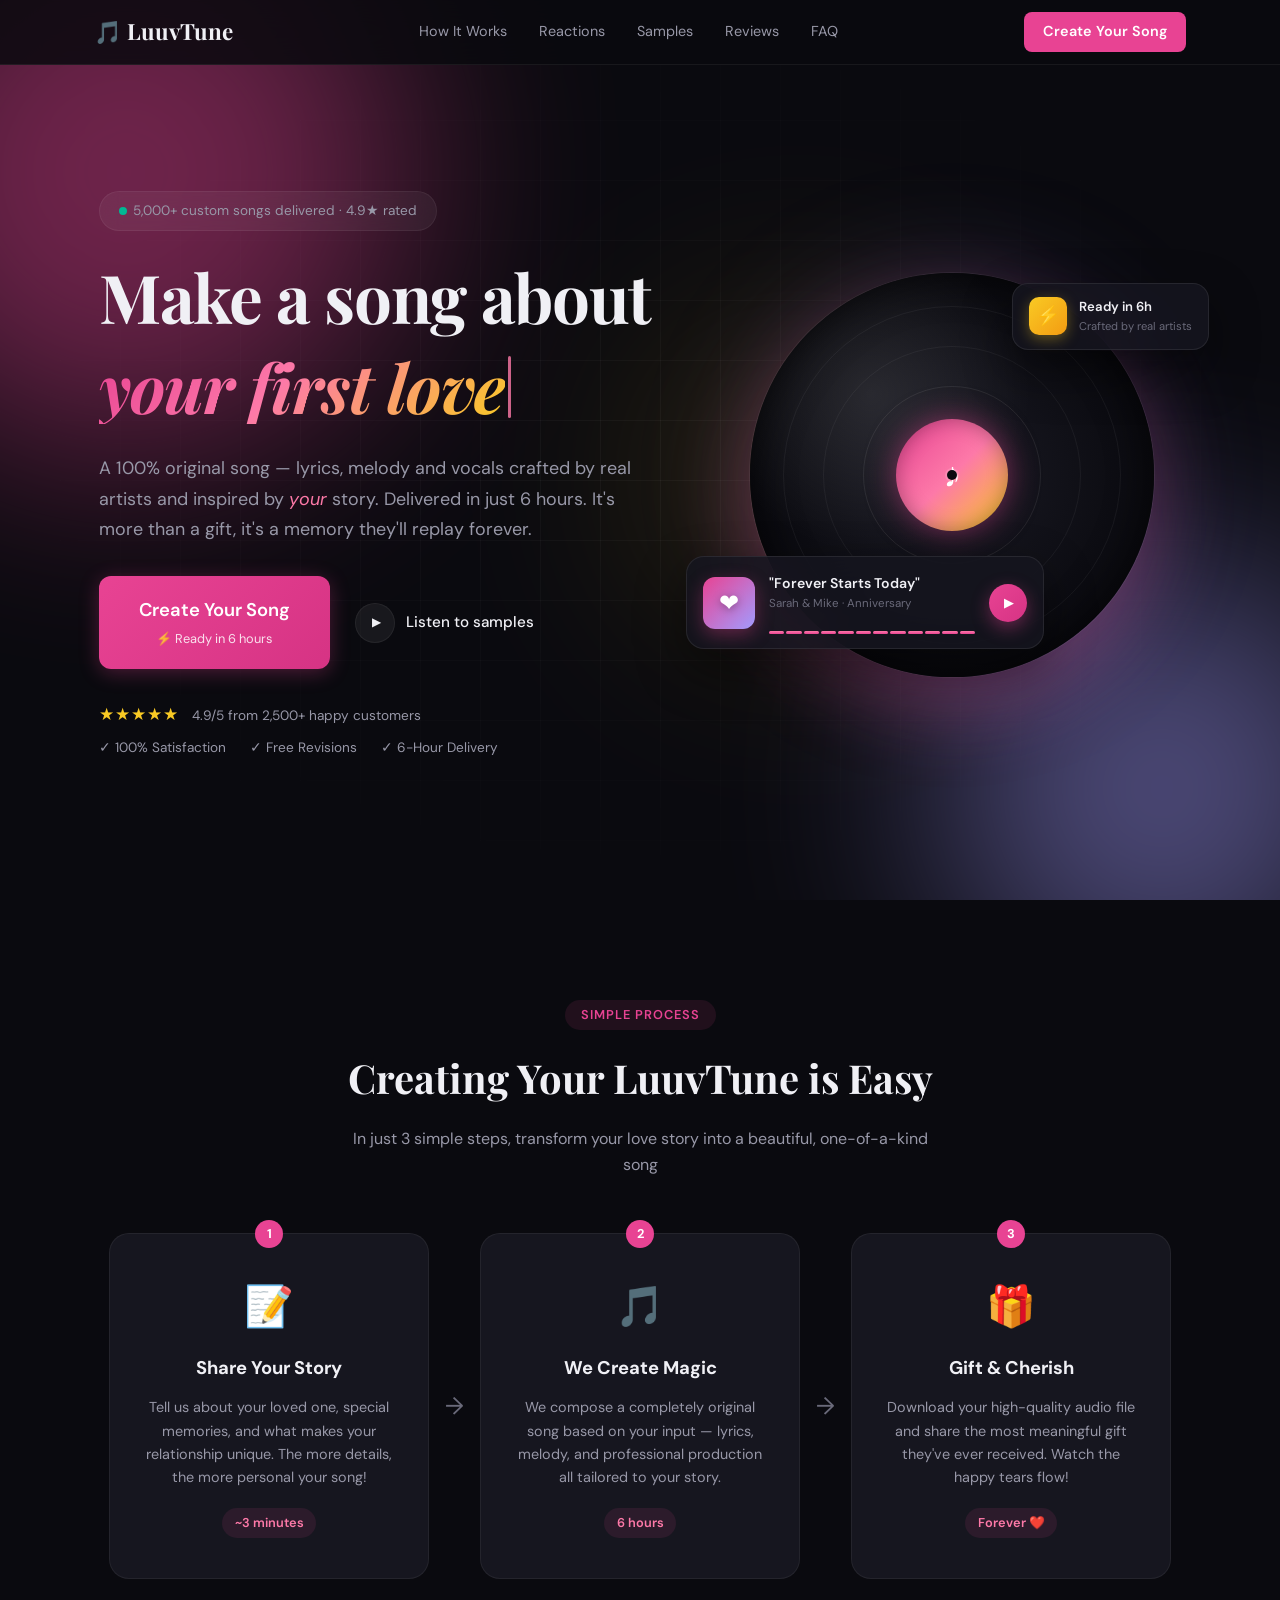
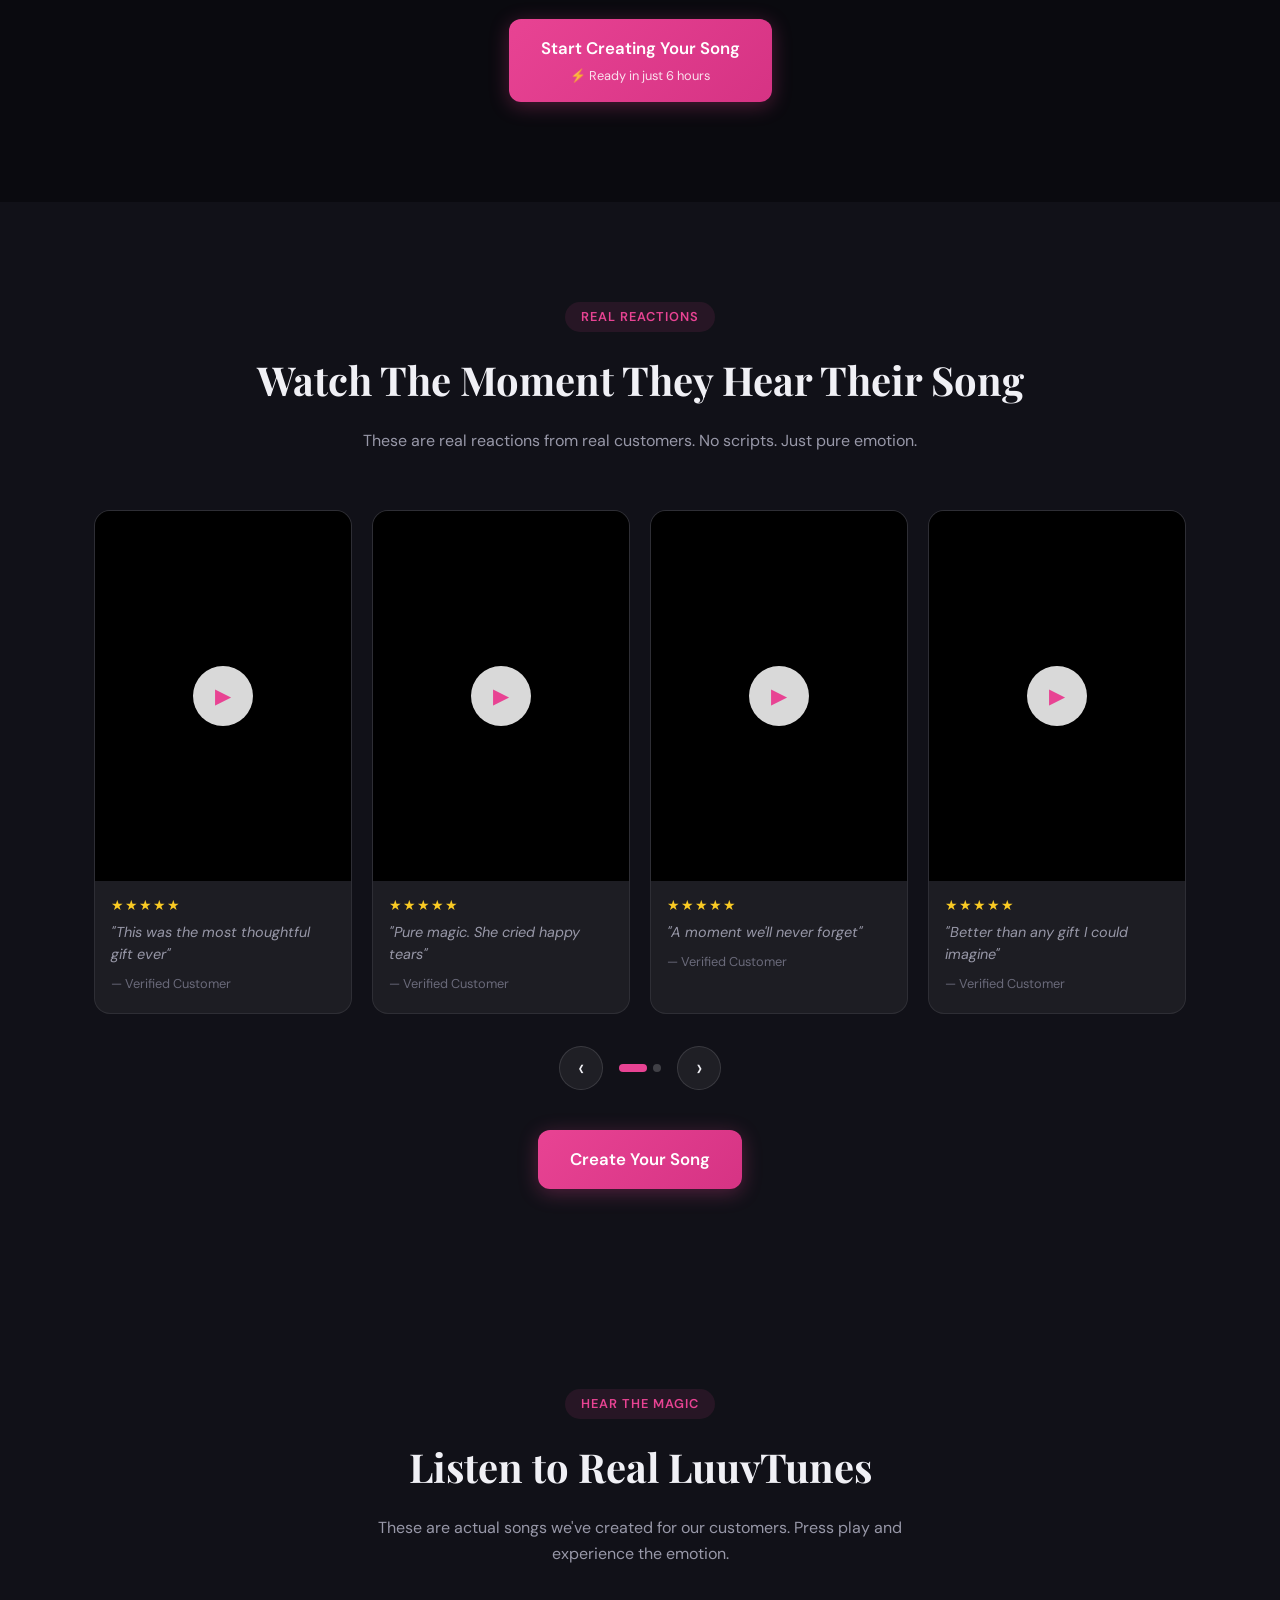
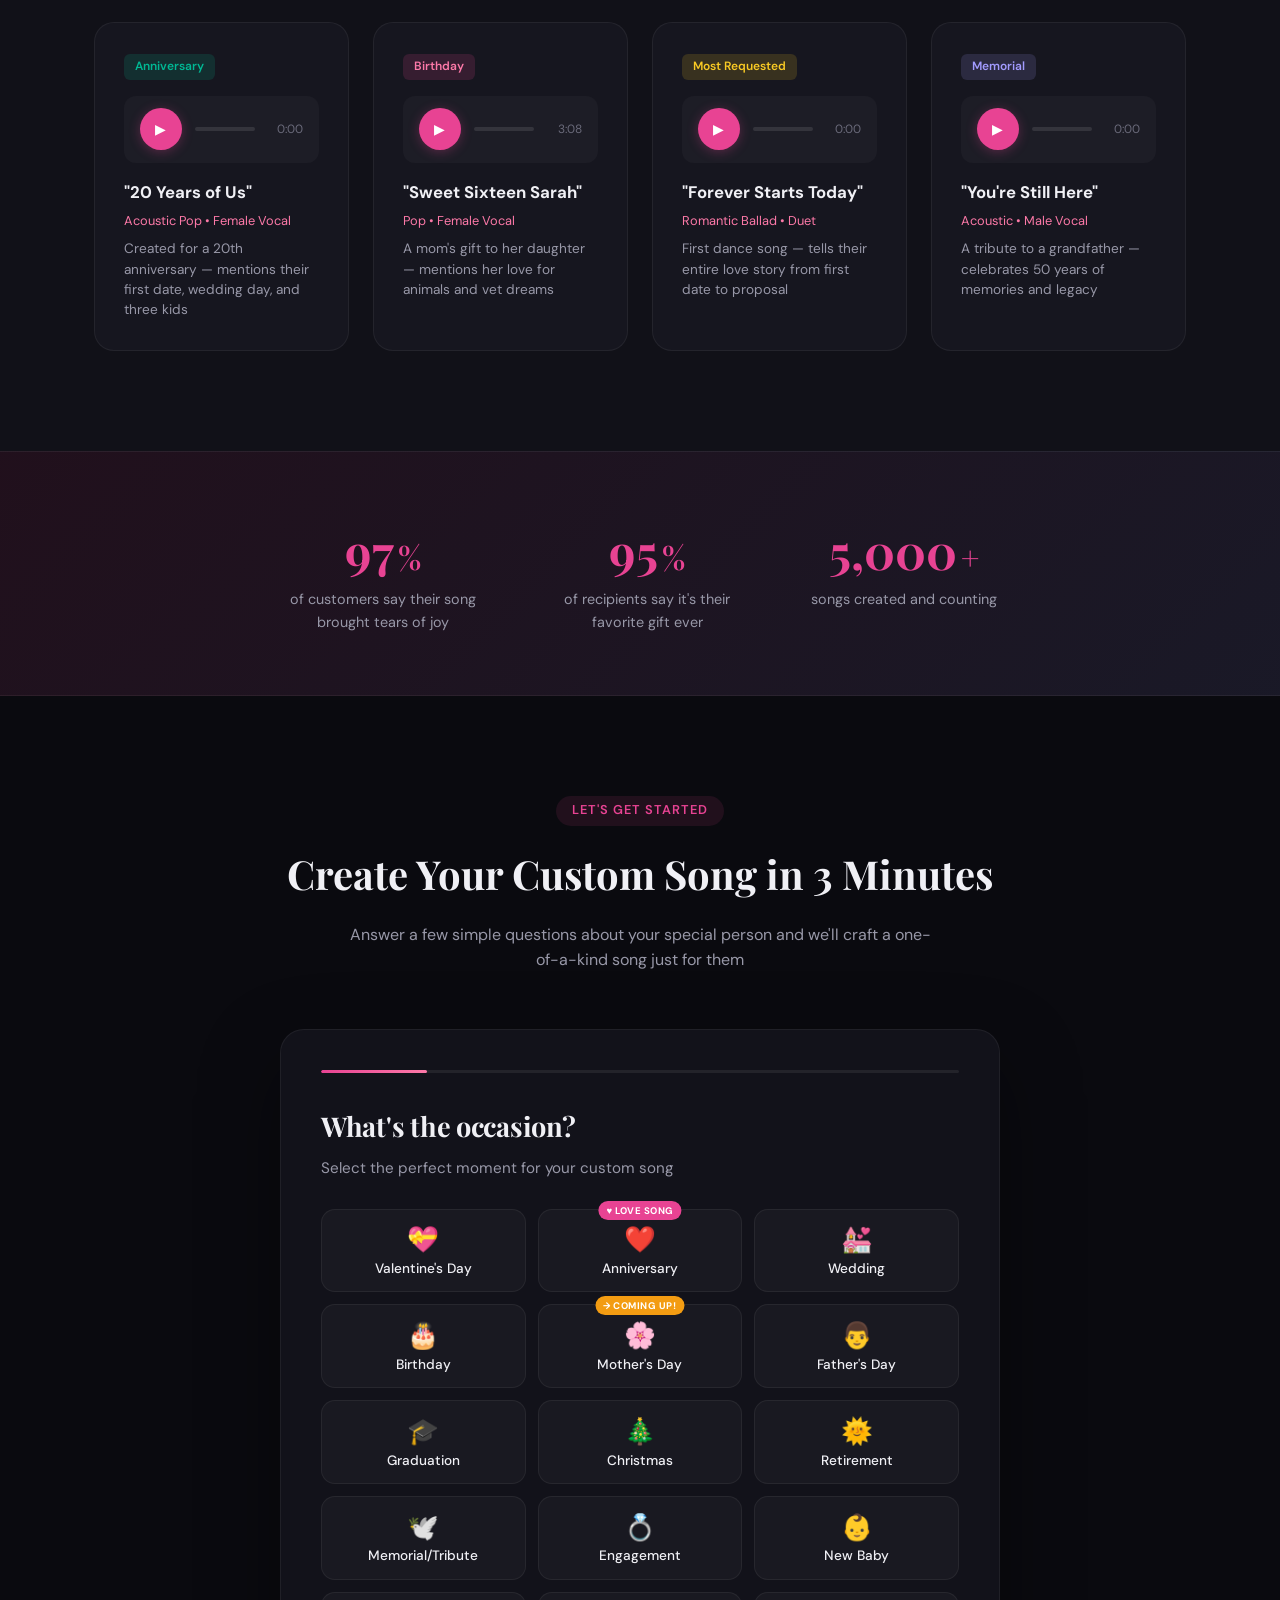
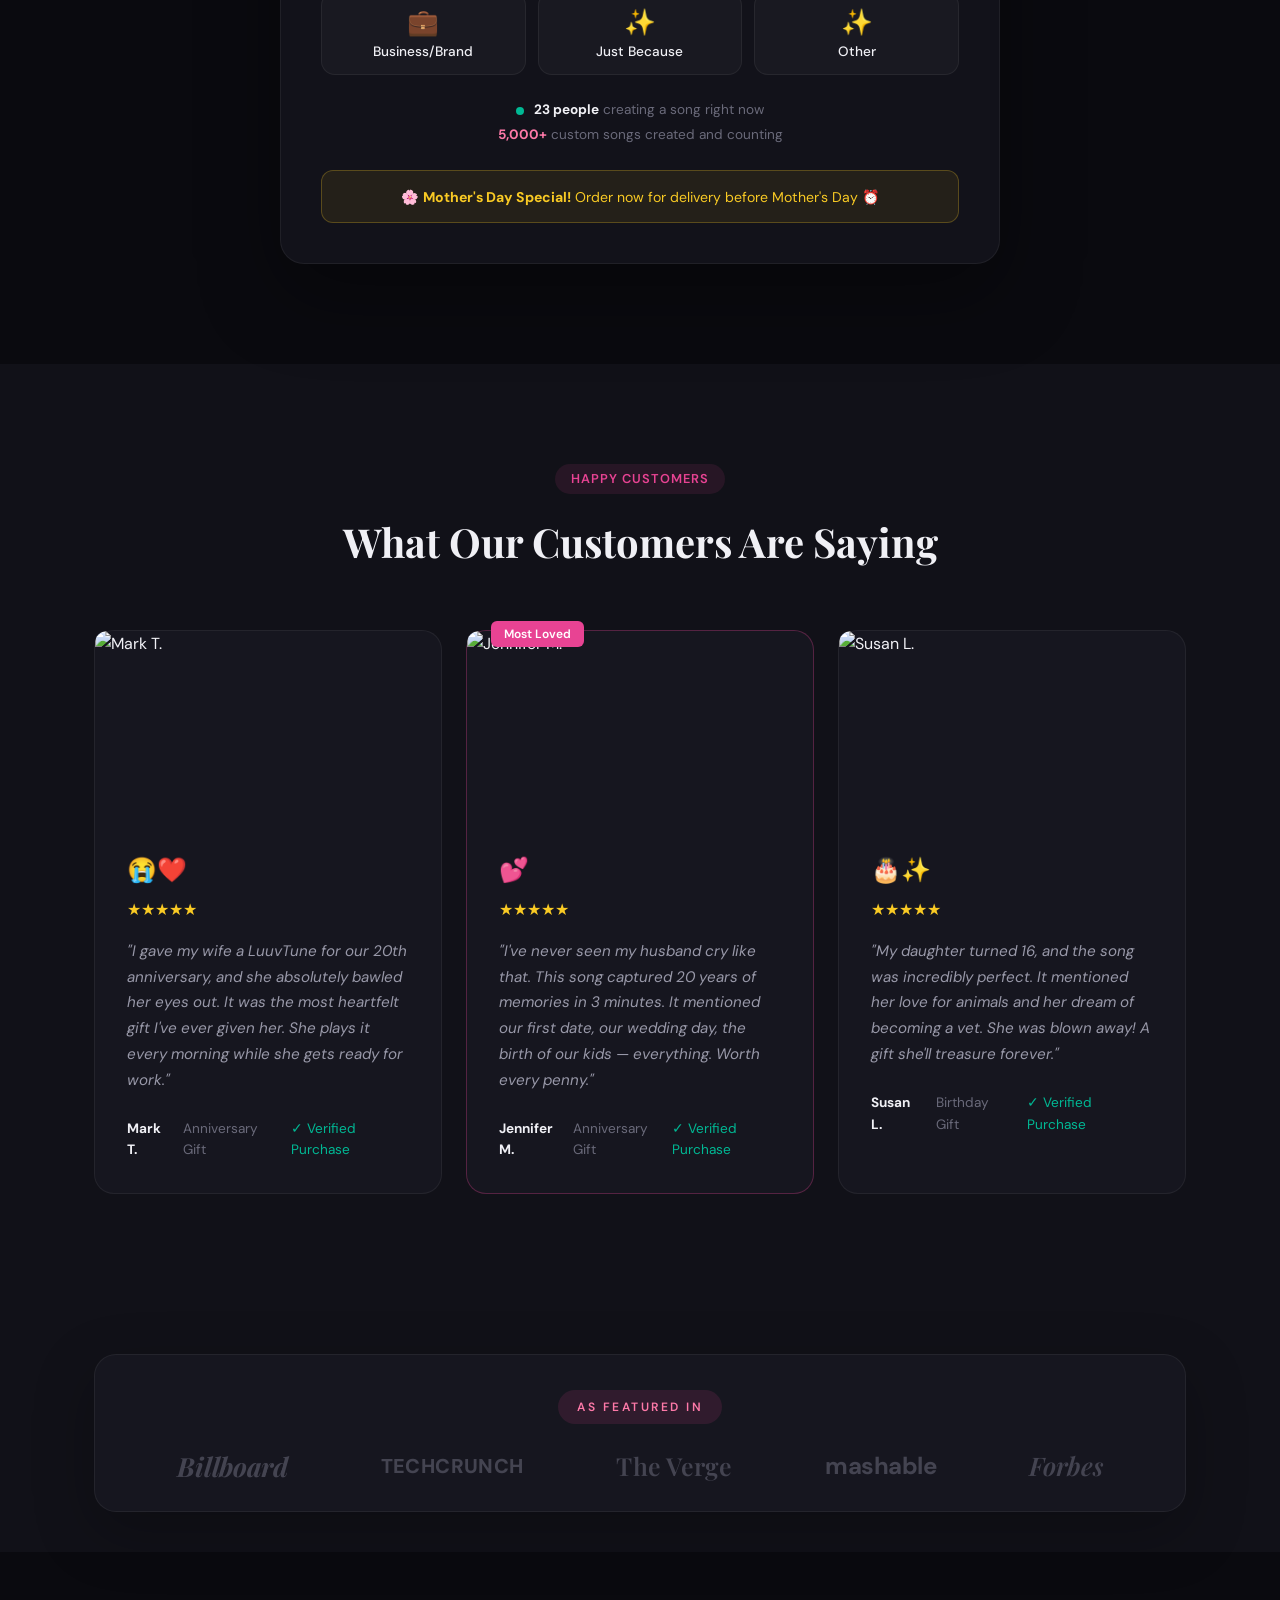
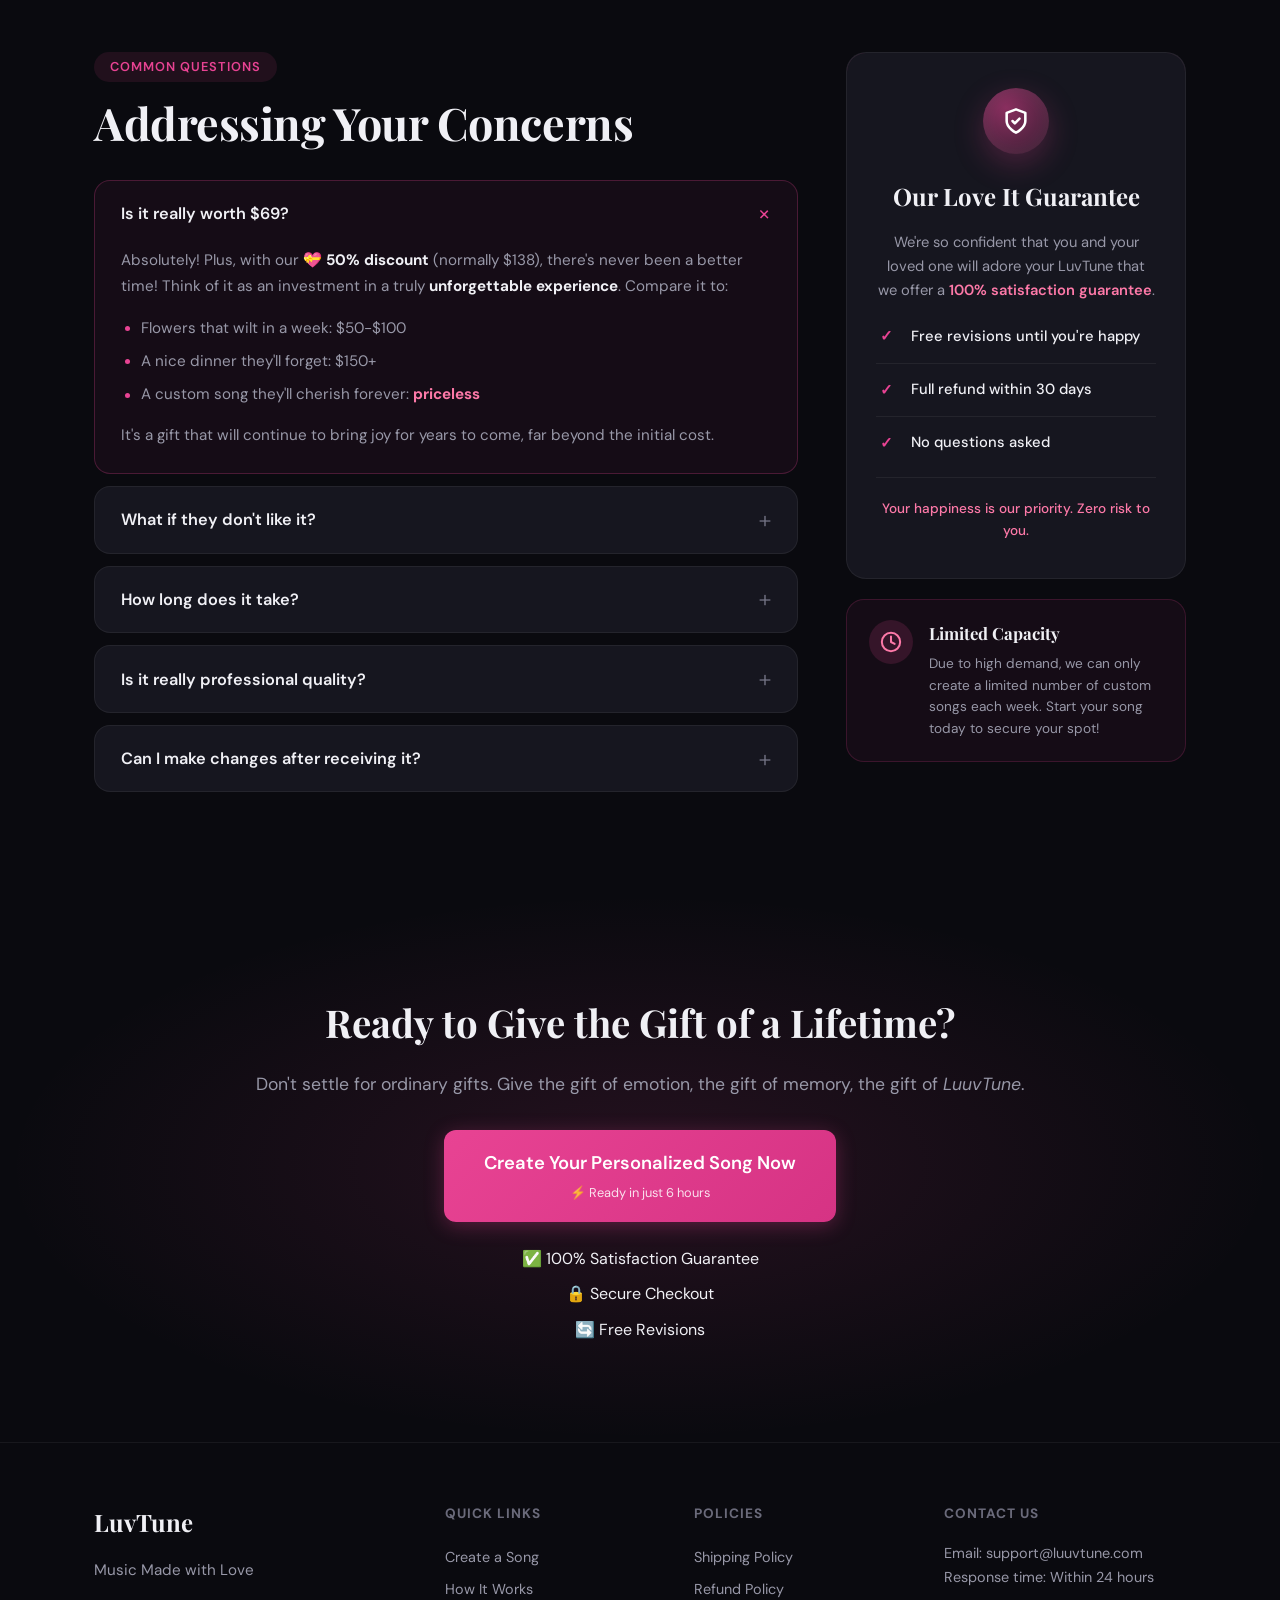
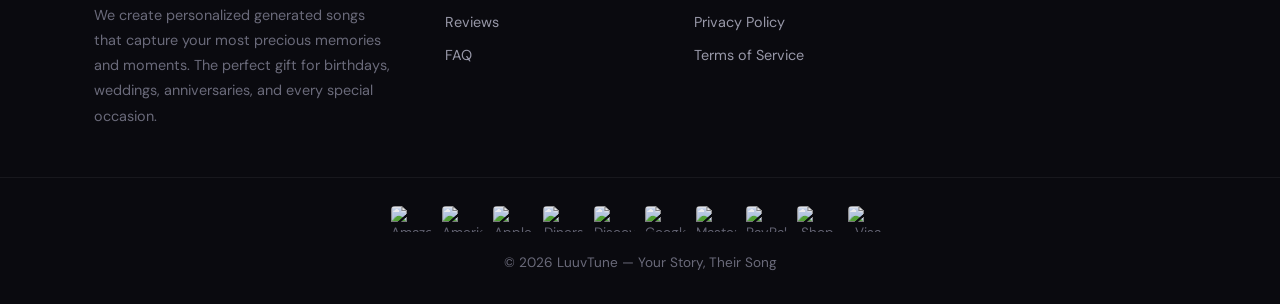
==== commit f42a01ca: "Add payment method icons strip to footer bottom" ====
--- a/index.html
+++ b/index.html
@@ -1021,6 +1021,18 @@
         </div>
     </div>
     <div class="footer-bottom">
+        <div class="payment-methods" aria-label="Accepted payment methods">
+            <img src="https://cdn.shopify.com/shopifycloud/shopify/assets/payment_icons/amazon.svg" alt="Amazon" loading="lazy" width="38" height="24">
+            <img src="https://cdn.shopify.com/shopifycloud/shopify/assets/payment_icons/american_express.svg" alt="American Express" loading="lazy" width="38" height="24">
+            <img src="https://cdn.shopify.com/shopifycloud/shopify/assets/payment_icons/apple_pay.svg" alt="Apple Pay" loading="lazy" width="38" height="24">
+            <img src="https://cdn.shopify.com/shopifycloud/shopify/assets/payment_icons/diners_club.svg" alt="Diners Club" loading="lazy" width="38" height="24">
+            <img src="https://cdn.shopify.com/shopifycloud/shopify/assets/payment_icons/discover.svg" alt="Discover" loading="lazy" width="38" height="24">
+            <img src="https://cdn.shopify.com/shopifycloud/shopify/assets/payment_icons/google_pay.svg" alt="Google Pay" loading="lazy" width="38" height="24">
+            <img src="https://cdn.shopify.com/shopifycloud/shopify/assets/payment_icons/master.svg" alt="Mastercard" loading="lazy" width="38" height="24">
+            <img src="https://cdn.shopify.com/shopifycloud/shopify/assets/payment_icons/paypal.svg" alt="PayPal" loading="lazy" width="38" height="24">
+            <img src="https://cdn.shopify.com/shopifycloud/shopify/assets/payment_icons/shopify_pay.svg" alt="Shop Pay" loading="lazy" width="38" height="24">
+            <img src="https://cdn.shopify.com/shopifycloud/shopify/assets/payment_icons/visa.svg" alt="Visa" loading="lazy" width="38" height="24">
+        </div>
         <p>© 2026 LuuvTune — Your Story, Their Song</p>
     </div>
 </footer>
--- a/style.css
+++ b/style.css
@@ -1625,6 +1625,172 @@
 }
 .cr-author { color: var(--text-muted); font-size: 0.78rem; }
 
+/* ============================================================
+   QUIZ — LIGHT CARD PALETTE
+   Overrides the generic dark styles above so that the inner
+   quiz cards (genre rows, mood pills, packages, second-song
+   block, inspiration, info cards, testimonial) use a light
+   surface with dark text, matching the luuvtune reference.
+   Occasion buttons, voice buttons and the top summary card
+   stay dark on purpose.
+   ============================================================ */
+
+:root {
+    --q-light-bg: #ffffff;
+    --q-light-bg-alt: #fafafa;
+    --q-light-bg-pink: #fdf1f4;
+    --q-light-bg-cream: #fff7f4;
+    --q-light-bg-mint: #f1faf6;
+    --q-light-text: #1a1d2e;
+    --q-light-text-muted: #6b7280;
+    --q-light-text-dim: #9ca3af;
+    --q-light-border: #e5e7eb;
+    --q-light-border-strong: #d1d5db;
+}
+
+/* --- Genre rows --- */
+.quiz-container .genre-list .genre-btn {
+    background: var(--q-light-bg);
+    border-color: var(--q-light-border);
+}
+.quiz-container .genre-list .genre-btn:hover {
+    background: #fff;
+    border-color: rgba(232, 67, 147, 0.45);
+    box-shadow: 0 4px 14px rgba(0, 0, 0, 0.05);
+}
+.quiz-container .genre-list .genre-btn.selected {
+    background: var(--q-light-bg-pink);
+    border-color: var(--accent);
+    box-shadow: 0 0 0 1px var(--accent);
+}
+.quiz-container .genre-list .gr-name { color: var(--q-light-text); }
+.quiz-container .genre-list .gr-desc { color: var(--q-light-text-muted); }
+.quiz-container .genre-list .gr-radio { border-color: var(--q-light-border-strong); }
+.quiz-container .genre-list .genre-btn.selected .gr-radio { border-color: var(--accent); }
+
+/* --- Mood pills --- */
+.quiz-container .mood-pills .mood-btn {
+    background: var(--q-light-bg);
+    border-color: var(--q-light-border);
+    color: var(--q-light-text);
+}
+.quiz-container .mood-pills .mood-btn:hover {
+    border-color: rgba(232, 67, 147, 0.45);
+    background: #fff;
+}
+.quiz-container .mood-pills .mood-btn.selected {
+    background: var(--q-light-bg-pink);
+    border-color: var(--accent);
+    color: var(--accent);
+}
+
+/* --- Package options --- */
+.quiz-container .package-option {
+    background: var(--q-light-bg);
+    border-color: var(--q-light-border);
+}
+.quiz-container .package-option:hover {
+    background: #fff;
+    border-color: rgba(232, 67, 147, 0.4);
+    box-shadow: 0 6px 20px rgba(0, 0, 0, 0.06);
+}
+.quiz-container .package-option.selected {
+    background: var(--q-light-bg-pink);
+    border-color: var(--accent);
+    box-shadow: 0 0 0 1px var(--accent), 0 14px 34px rgba(232, 67, 147, 0.18);
+}
+.quiz-container .package-option .pkg-title { color: var(--q-light-text); }
+.quiz-container .package-option .pkg-desc { color: var(--q-light-text-muted); }
+.quiz-container .package-option .pkg-price { color: var(--q-light-text); }
+.quiz-container .package-option .pkg-price-old { color: var(--q-light-text-dim); }
+.quiz-container .package-option .pkg-check { border-color: var(--q-light-border-strong); }
+.quiz-container .package-option.selected .pkg-check { border-color: var(--accent); }
+.quiz-container .pkg-save { color: #16a34a; }
+
+/* --- Second song / benefits card --- */
+.quiz-container .second-song-card {
+    background: var(--q-light-bg-pink);
+    border-color: rgba(232, 67, 147, 0.25);
+}
+.quiz-container .second-song-card h4 { color: var(--q-light-text); }
+.quiz-container .second-song-card .sss-desc { color: var(--q-light-text-muted); }
+.quiz-container .second-song-card .form-group label { color: var(--q-light-text-muted); }
+.quiz-container .second-song-card .form-group input,
+.quiz-container .second-song-card .form-group select,
+.quiz-container .second-song-card .form-group textarea {
+    background: #fff;
+    border-color: var(--q-light-border);
+    color: var(--q-light-text);
+}
+.quiz-container .second-song-card .form-group select {
+    background-image: linear-gradient(45deg, transparent 50%, #6b7280 50%),
+                      linear-gradient(135deg, #6b7280 50%, transparent 50%);
+    background-position: calc(100% - 18px) 55%, calc(100% - 13px) 55%;
+    background-size: 5px 5px, 5px 5px;
+    background-repeat: no-repeat;
+    padding-right: 2.2rem;
+}
+.quiz-container .second-song-card .form-group input:focus,
+.quiz-container .second-song-card .form-group select:focus,
+.quiz-container .second-song-card .form-group textarea:focus {
+    border-color: var(--accent);
+    box-shadow: 0 0 0 3px rgba(232, 67, 147, 0.12);
+}
+.quiz-container .benefits-title { color: var(--q-light-text-muted); }
+.quiz-container .benefits-list li { color: var(--q-light-text); }
+.quiz-container .benefits-list .b-check { color: #16a34a; }
+.quiz-container .benefits-list .b-price { color: var(--q-light-text-dim); }
+.quiz-container .benefits-list .b-gift { color: var(--accent); }
+.quiz-container .benefits-list .b-gift .b-check { color: var(--accent); }
+.quiz-container .total-row {
+    color: var(--q-light-text);
+    border-top-color: rgba(0, 0, 0, 0.08);
+}
+.quiz-container .total-row s { color: var(--q-light-text-dim); }
+.quiz-container .total-row strong { color: var(--accent); }
+
+/* --- Inspiration card (step 5) --- */
+.quiz-container .inspiration-card {
+    background: var(--q-light-bg);
+    border-color: var(--q-light-border);
+}
+.quiz-container .inspiration-card h5 { color: var(--q-light-text); }
+.quiz-container .inspiration-card li { color: var(--q-light-text-muted); }
+
+/* --- Info cards (the small hint rows under inputs) --- */
+.quiz-container .quiz-info-card {
+    background: var(--q-light-bg-cream);
+    border-color: rgba(232, 67, 147, 0.18);
+    color: var(--q-light-text);
+}
+.quiz-container .quiz-info-card .qic-icon { color: var(--accent); }
+.quiz-container .quiz-info-card-green {
+    background: var(--q-light-bg-mint);
+    border-color: rgba(16, 163, 74, 0.2);
+    color: #14532d;
+}
+.quiz-container .quiz-info-card-green .qic-icon { color: #16a34a; }
+.quiz-container .quiz-info-card-quote {
+    background: var(--q-light-bg);
+    color: var(--q-light-text-muted);
+    border-color: var(--q-light-border);
+}
+
+/* --- Checkout testimonial at bottom of step 6 --- */
+.quiz-container .checkout-review {
+    background: var(--q-light-bg-cream);
+    border-color: rgba(232, 67, 147, 0.18);
+}
+.quiz-container .checkout-review p { color: var(--q-light-text); font-style: italic; }
+.quiz-container .checkout-review .cr-author { color: var(--q-light-text-muted); }
+
+/* --- Express checkout badges stay light too --- */
+.quiz-container .exp-badge {
+    background: var(--q-light-bg);
+    border-color: var(--q-light-border);
+    color: var(--q-light-text);
+}
+
 /* === REVIEWS === */
 .reviews-grid {
     display: grid;
@@ -2058,10 +2224,30 @@
 .footer-contact p { color: var(--text-secondary); font-size: 0.9rem; line-height: 1.7; }
 .footer-bottom {
     border-top: 1px solid var(--border);
-    padding-top: 1.5rem;
+    padding-top: 1.75rem;
     text-align: center;
     font-size: 0.85rem;
     color: var(--text-muted);
+}
+.payment-methods {
+    display: flex;
+    align-items: center;
+    justify-content: center;
+    flex-wrap: wrap;
+    gap: 0.6rem;
+    margin-bottom: 1.25rem;
+}
+.payment-methods img {
+    height: 26px;
+    width: auto;
+    display: block;
+    border-radius: 4px;
+    opacity: 0.92;
+    transition: opacity 0.25s ease, transform 0.25s ease;
+}
+.payment-methods img:hover {
+    opacity: 1;
+    transform: translateY(-1px);
 }
 
 /* === ANIMATIONS === */
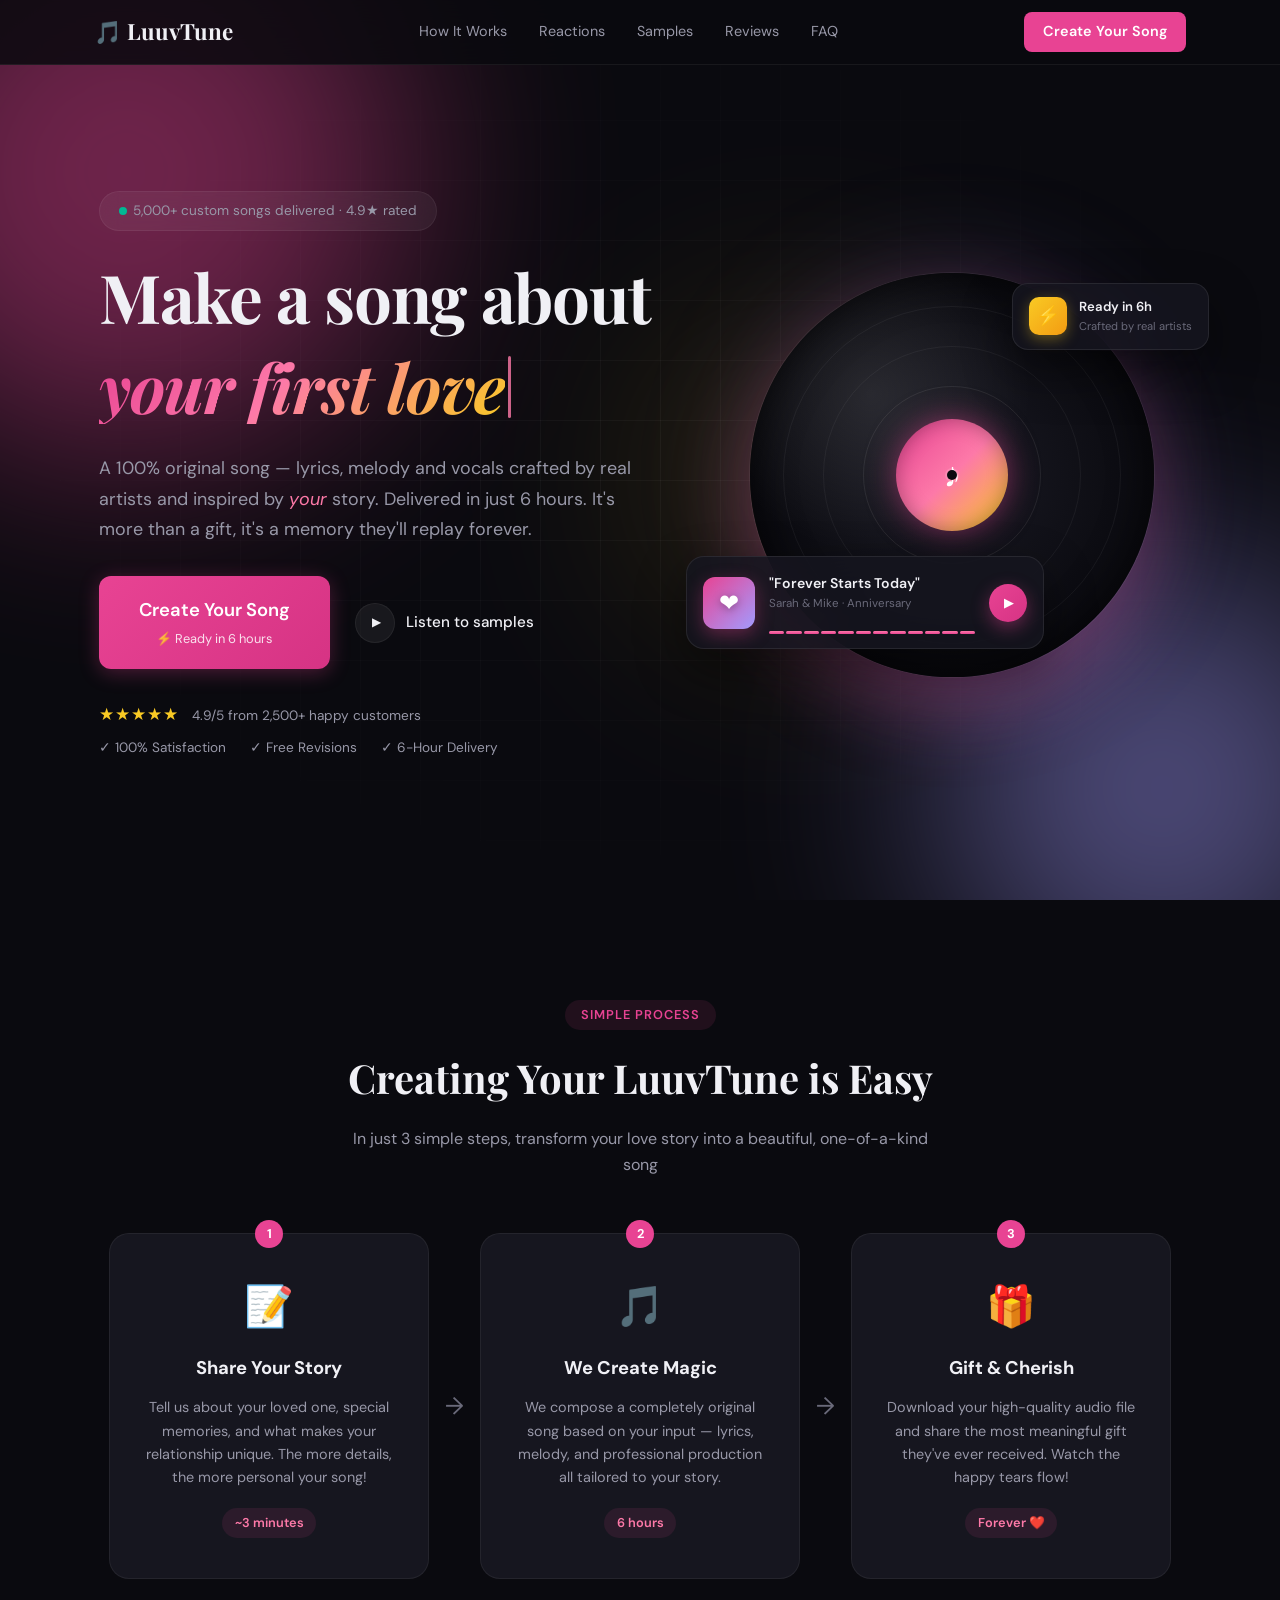
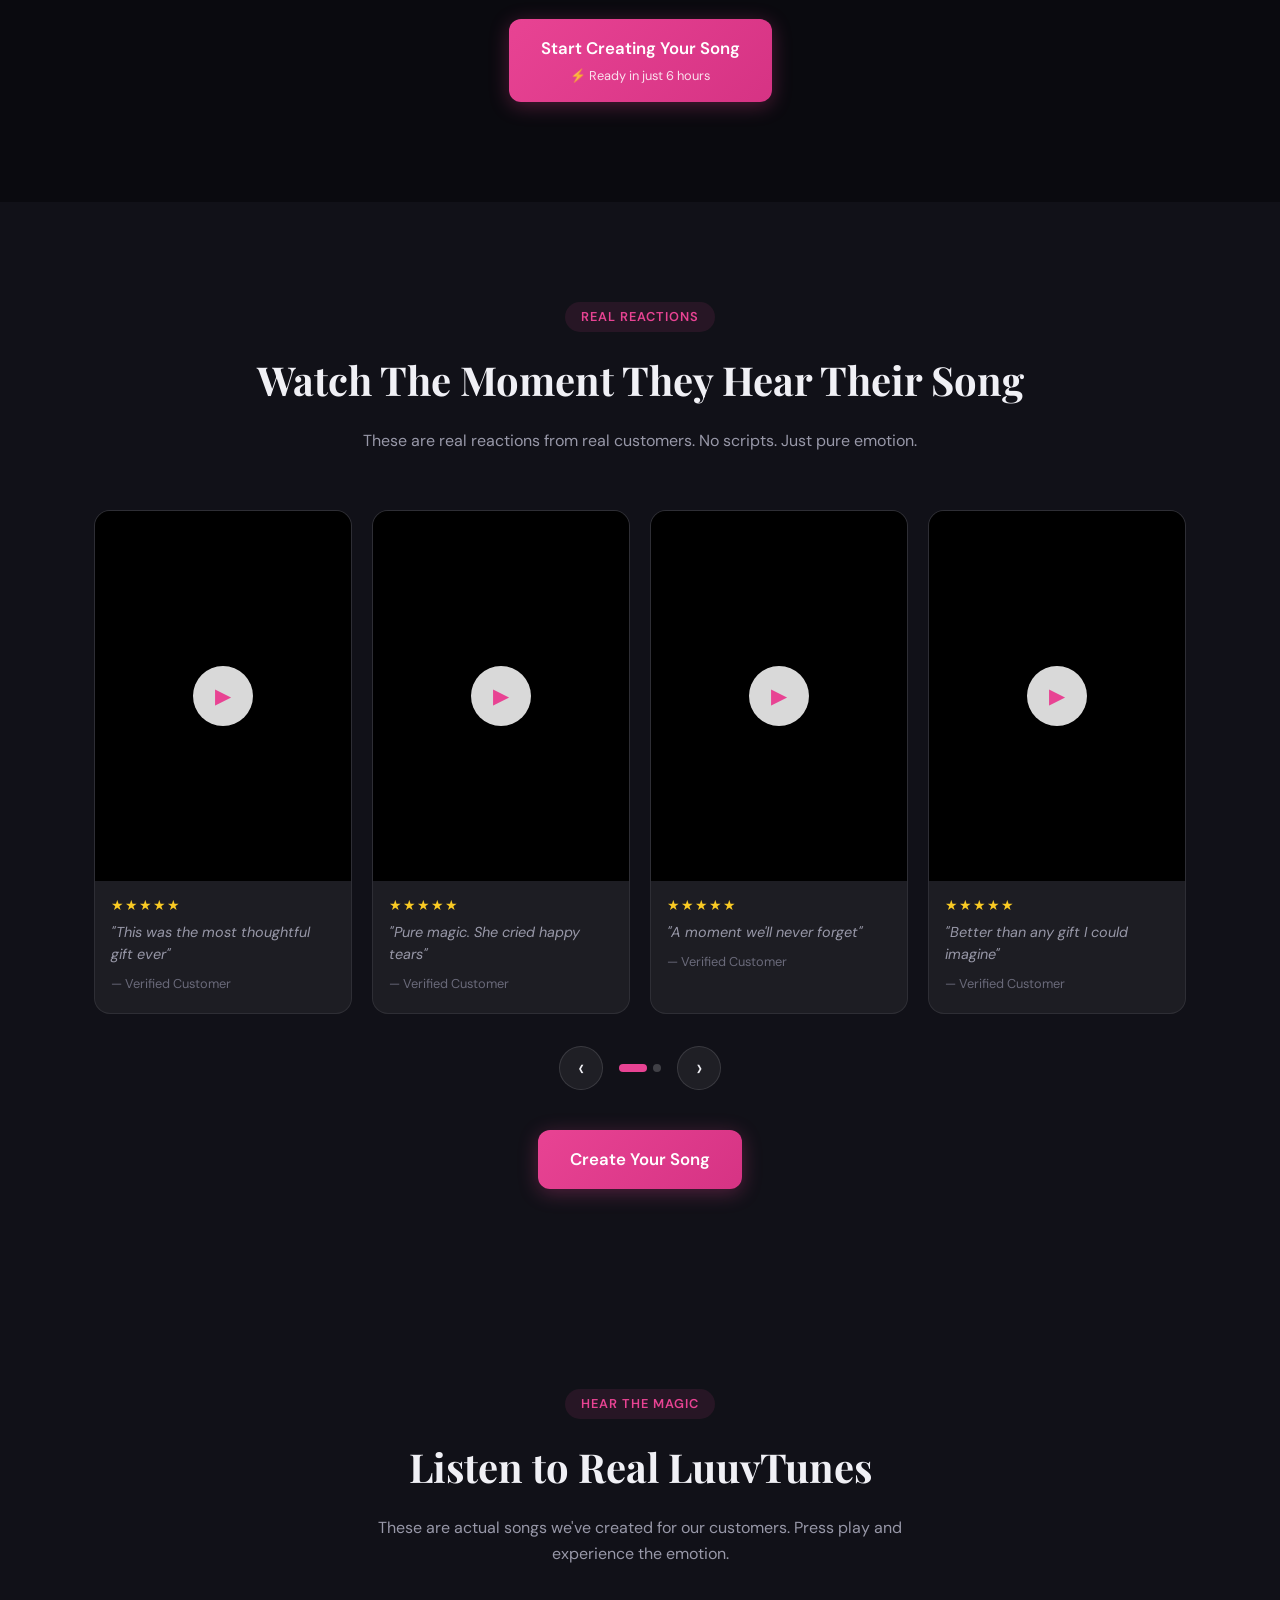
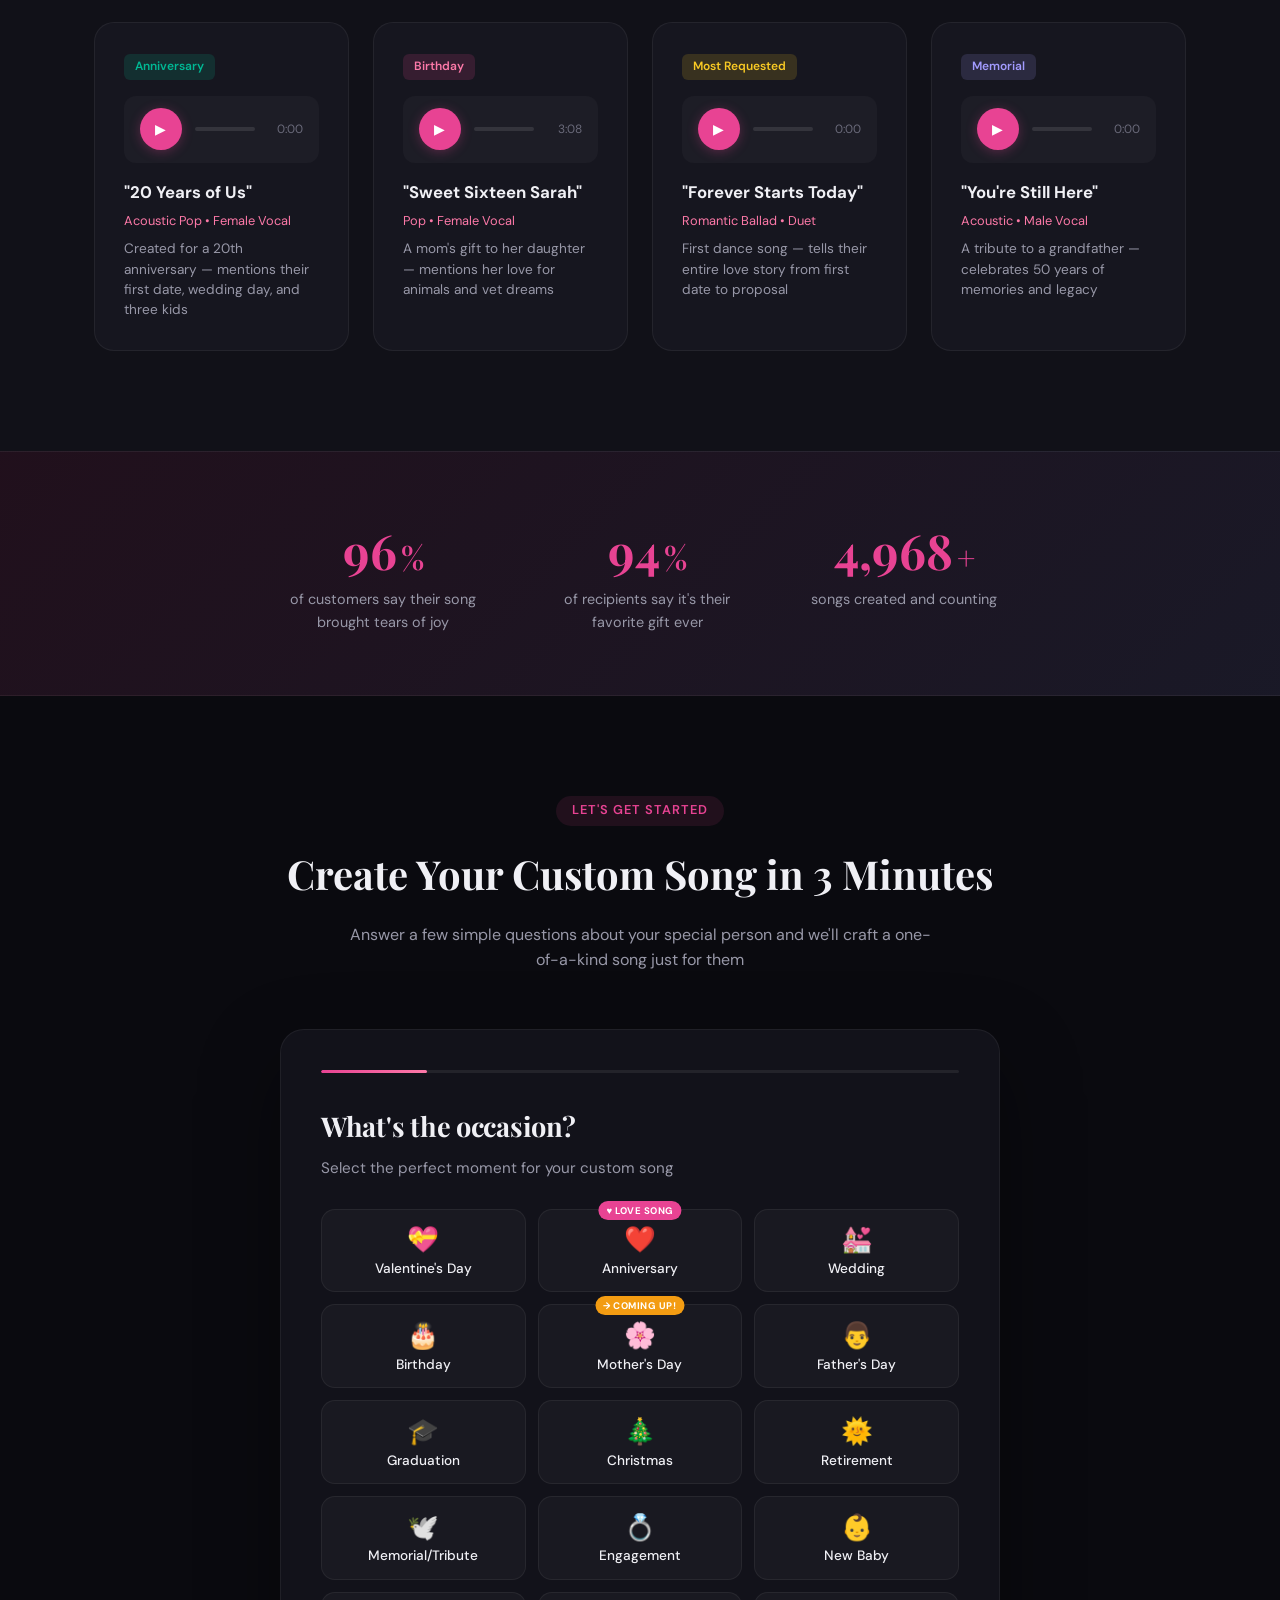
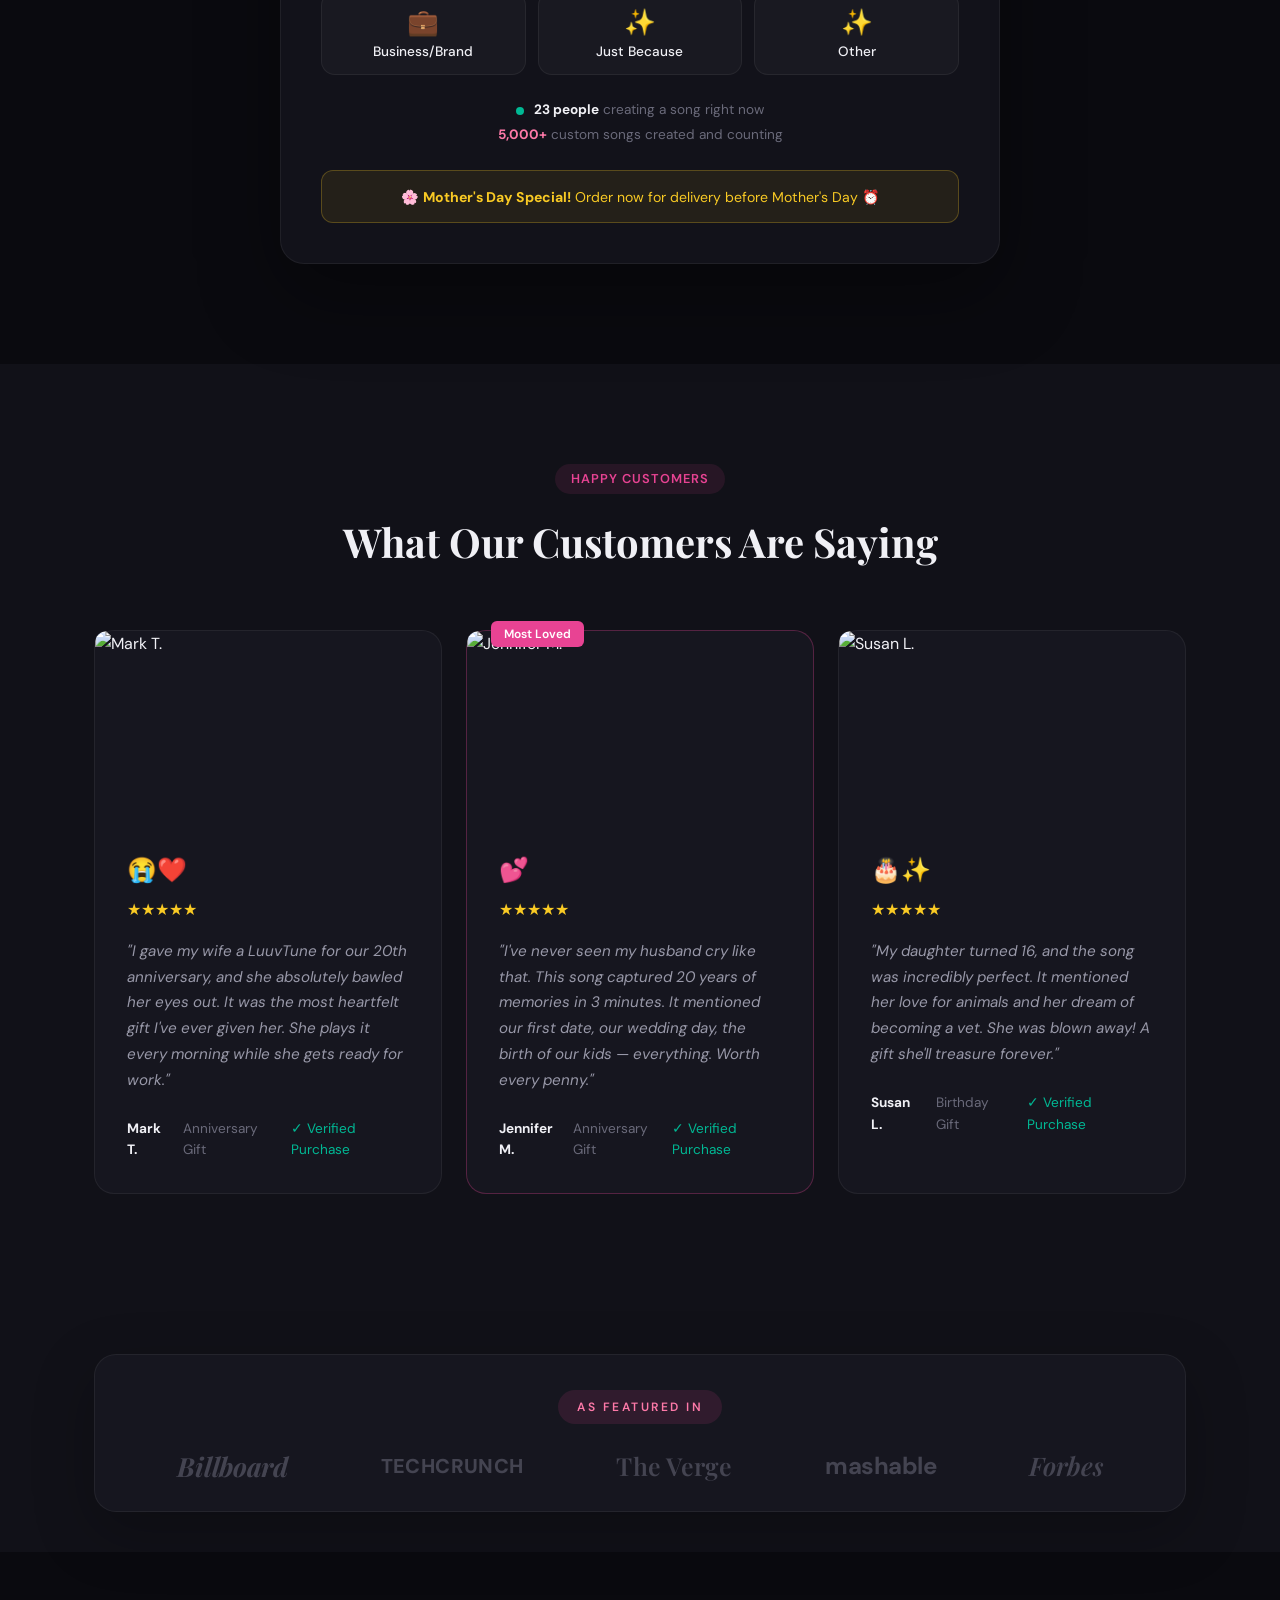
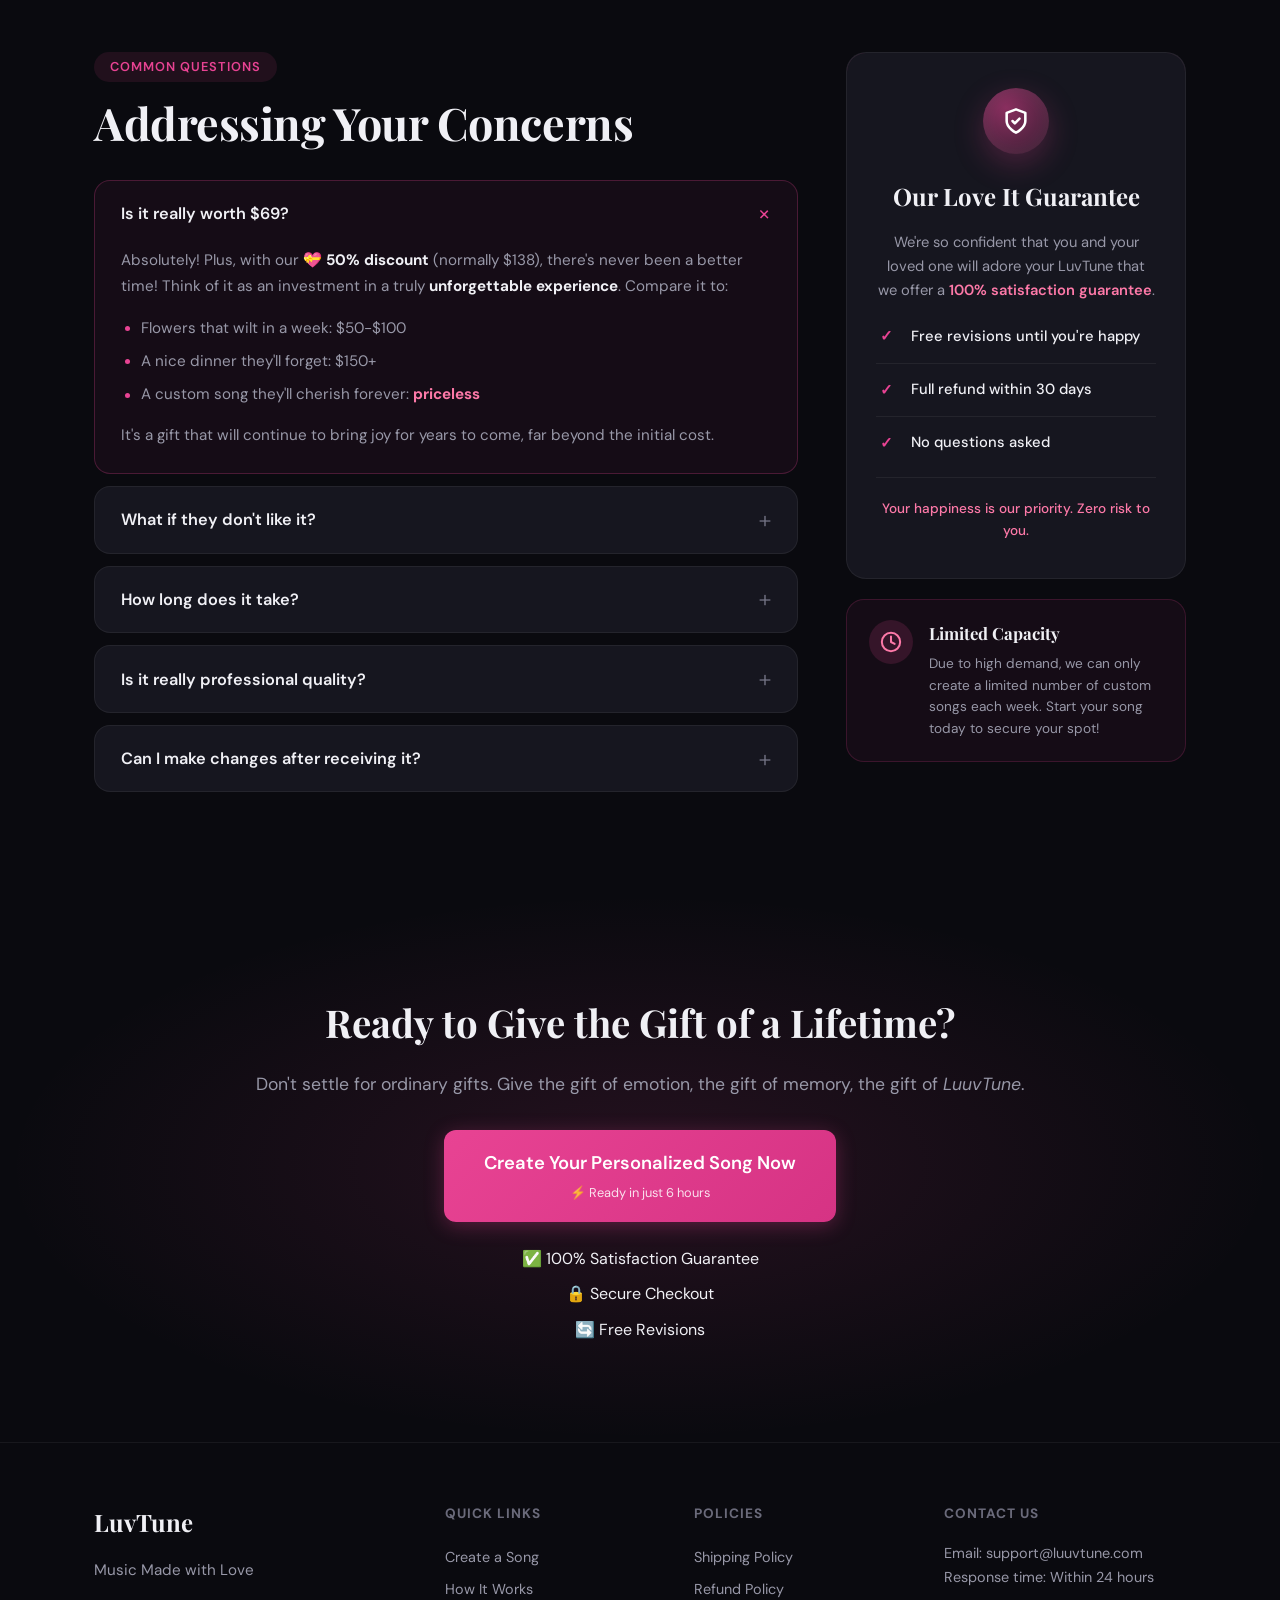
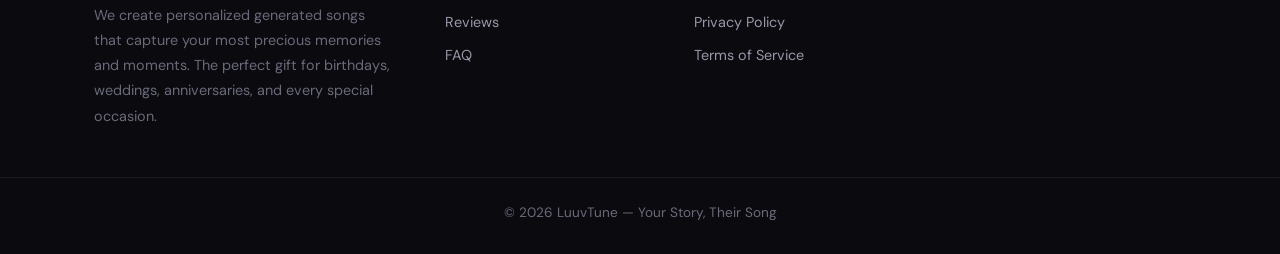
==== commit d6f168a7: "Revert payment method icons strip from footer" ====
--- a/index.html
+++ b/index.html
@@ -1021,18 +1021,6 @@
         </div>
     </div>
     <div class="footer-bottom">
-        <div class="payment-methods" aria-label="Accepted payment methods">
-            <img src="https://cdn.shopify.com/shopifycloud/shopify/assets/payment_icons/amazon.svg" alt="Amazon" loading="lazy" width="38" height="24">
-            <img src="https://cdn.shopify.com/shopifycloud/shopify/assets/payment_icons/american_express.svg" alt="American Express" loading="lazy" width="38" height="24">
-            <img src="https://cdn.shopify.com/shopifycloud/shopify/assets/payment_icons/apple_pay.svg" alt="Apple Pay" loading="lazy" width="38" height="24">
-            <img src="https://cdn.shopify.com/shopifycloud/shopify/assets/payment_icons/diners_club.svg" alt="Diners Club" loading="lazy" width="38" height="24">
-            <img src="https://cdn.shopify.com/shopifycloud/shopify/assets/payment_icons/discover.svg" alt="Discover" loading="lazy" width="38" height="24">
-            <img src="https://cdn.shopify.com/shopifycloud/shopify/assets/payment_icons/google_pay.svg" alt="Google Pay" loading="lazy" width="38" height="24">
-            <img src="https://cdn.shopify.com/shopifycloud/shopify/assets/payment_icons/master.svg" alt="Mastercard" loading="lazy" width="38" height="24">
-            <img src="https://cdn.shopify.com/shopifycloud/shopify/assets/payment_icons/paypal.svg" alt="PayPal" loading="lazy" width="38" height="24">
-            <img src="https://cdn.shopify.com/shopifycloud/shopify/assets/payment_icons/shopify_pay.svg" alt="Shop Pay" loading="lazy" width="38" height="24">
-            <img src="https://cdn.shopify.com/shopifycloud/shopify/assets/payment_icons/visa.svg" alt="Visa" loading="lazy" width="38" height="24">
-        </div>
         <p>© 2026 LuuvTune — Your Story, Their Song</p>
     </div>
 </footer>
--- a/style.css
+++ b/style.css
@@ -2224,30 +2224,10 @@
 .footer-contact p { color: var(--text-secondary); font-size: 0.9rem; line-height: 1.7; }
 .footer-bottom {
     border-top: 1px solid var(--border);
-    padding-top: 1.75rem;
+    padding-top: 1.5rem;
     text-align: center;
     font-size: 0.85rem;
     color: var(--text-muted);
-}
-.payment-methods {
-    display: flex;
-    align-items: center;
-    justify-content: center;
-    flex-wrap: wrap;
-    gap: 0.6rem;
-    margin-bottom: 1.25rem;
-}
-.payment-methods img {
-    height: 26px;
-    width: auto;
-    display: block;
-    border-radius: 4px;
-    opacity: 0.92;
-    transition: opacity 0.25s ease, transform 0.25s ease;
-}
-.payment-methods img:hover {
-    opacity: 1;
-    transform: translateY(-1px);
 }
 
 /* === ANIMATIONS === */
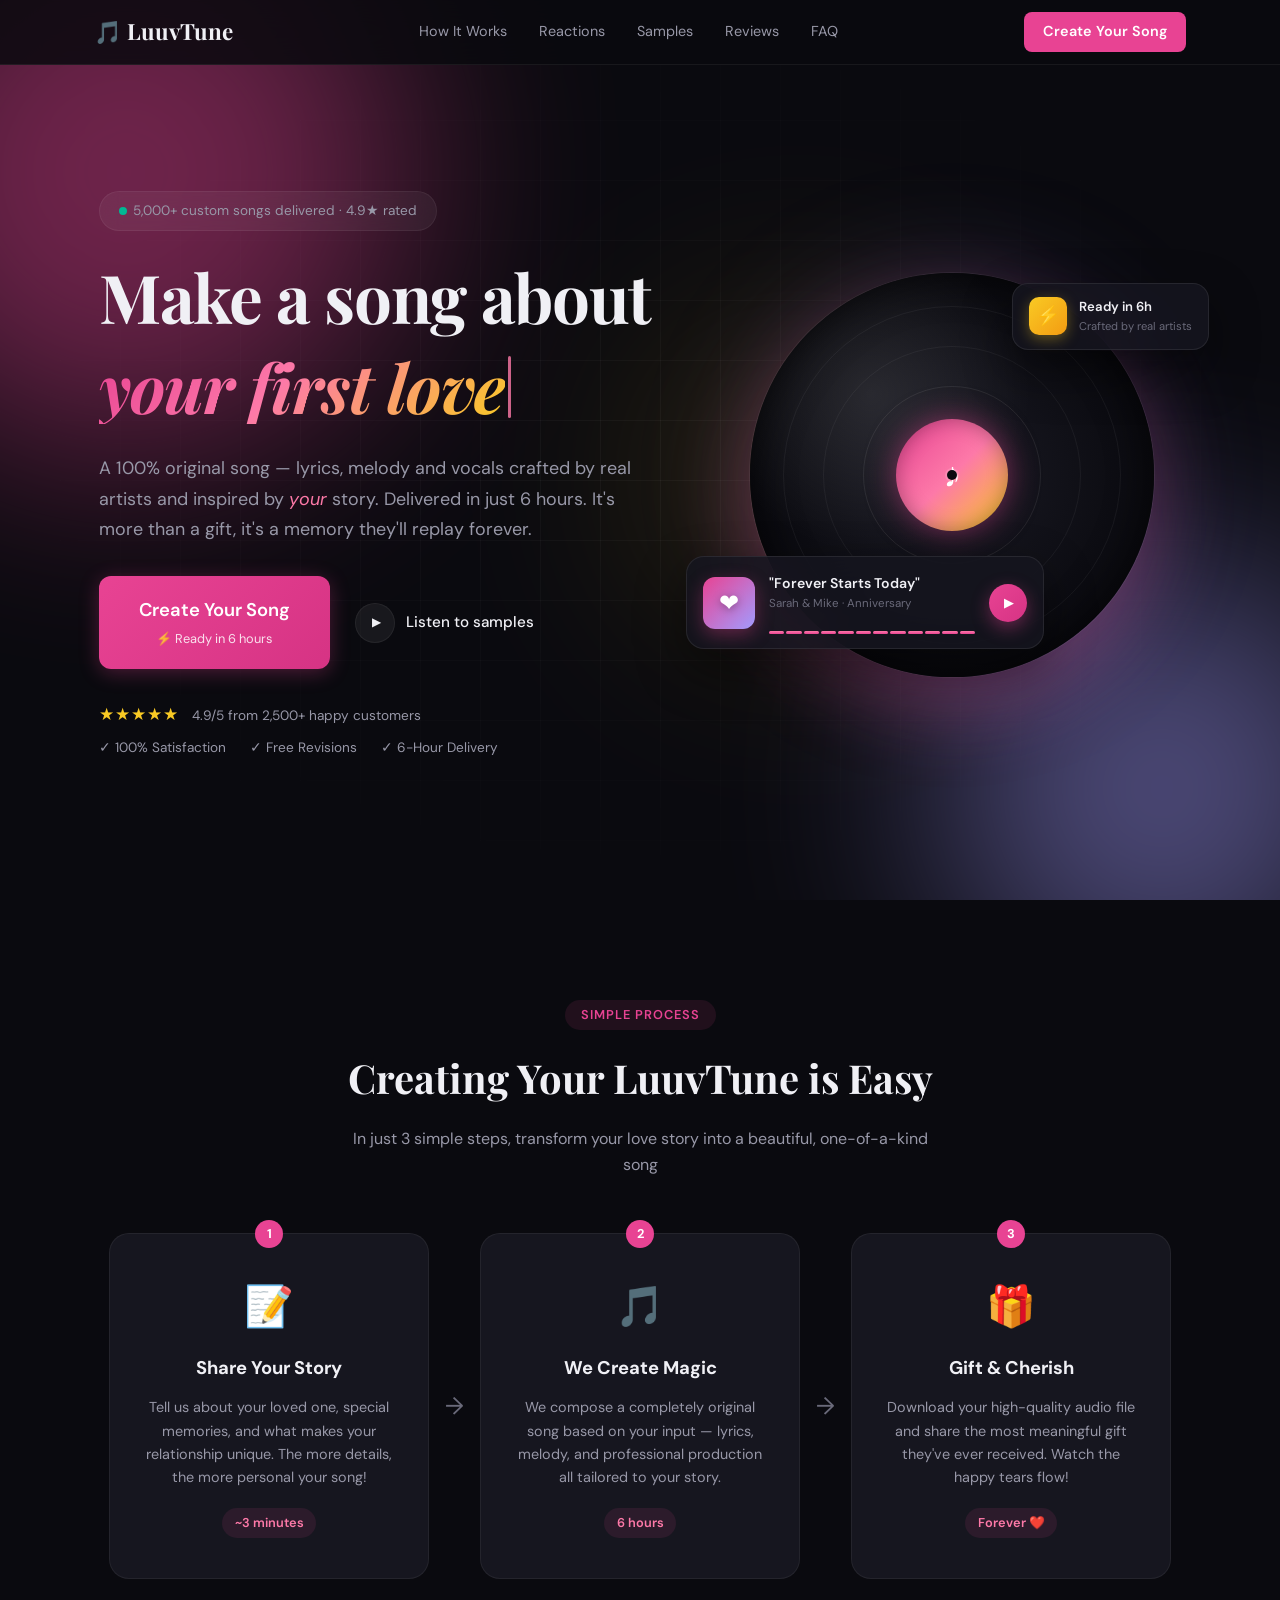
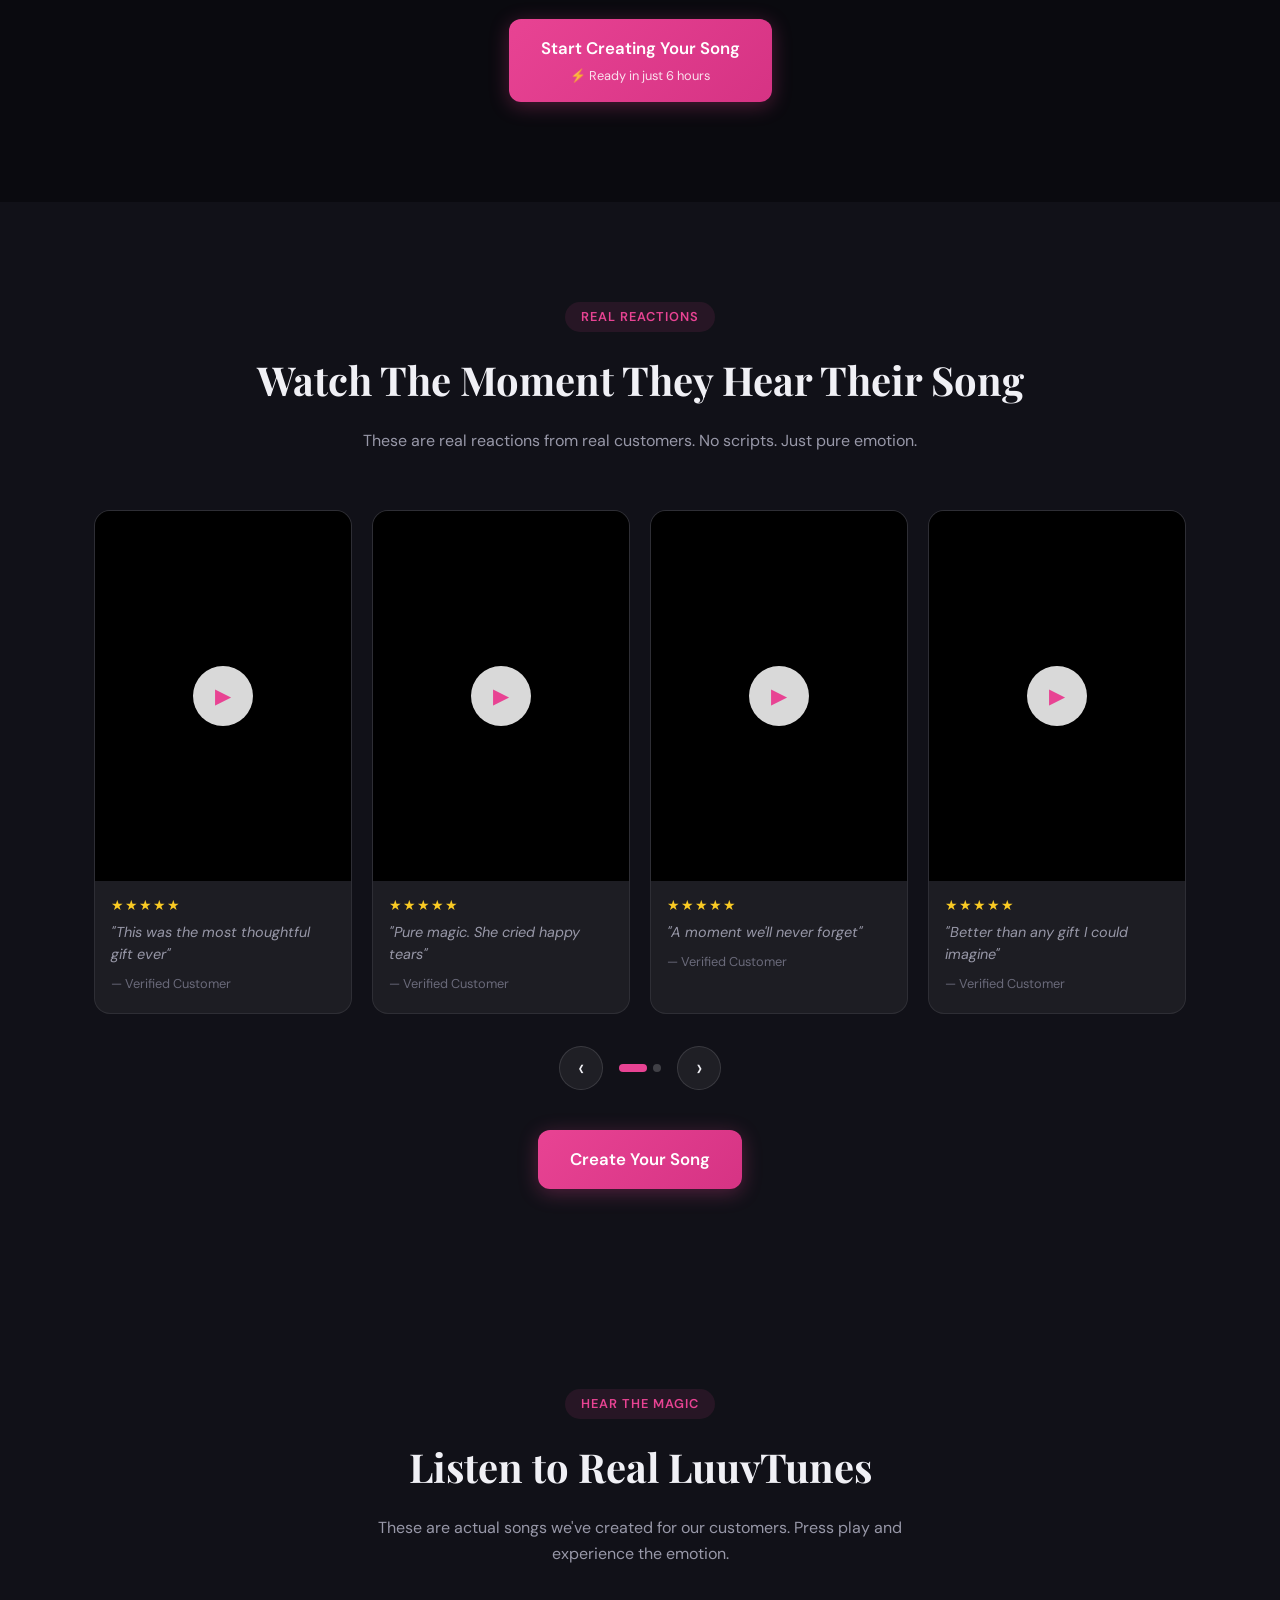
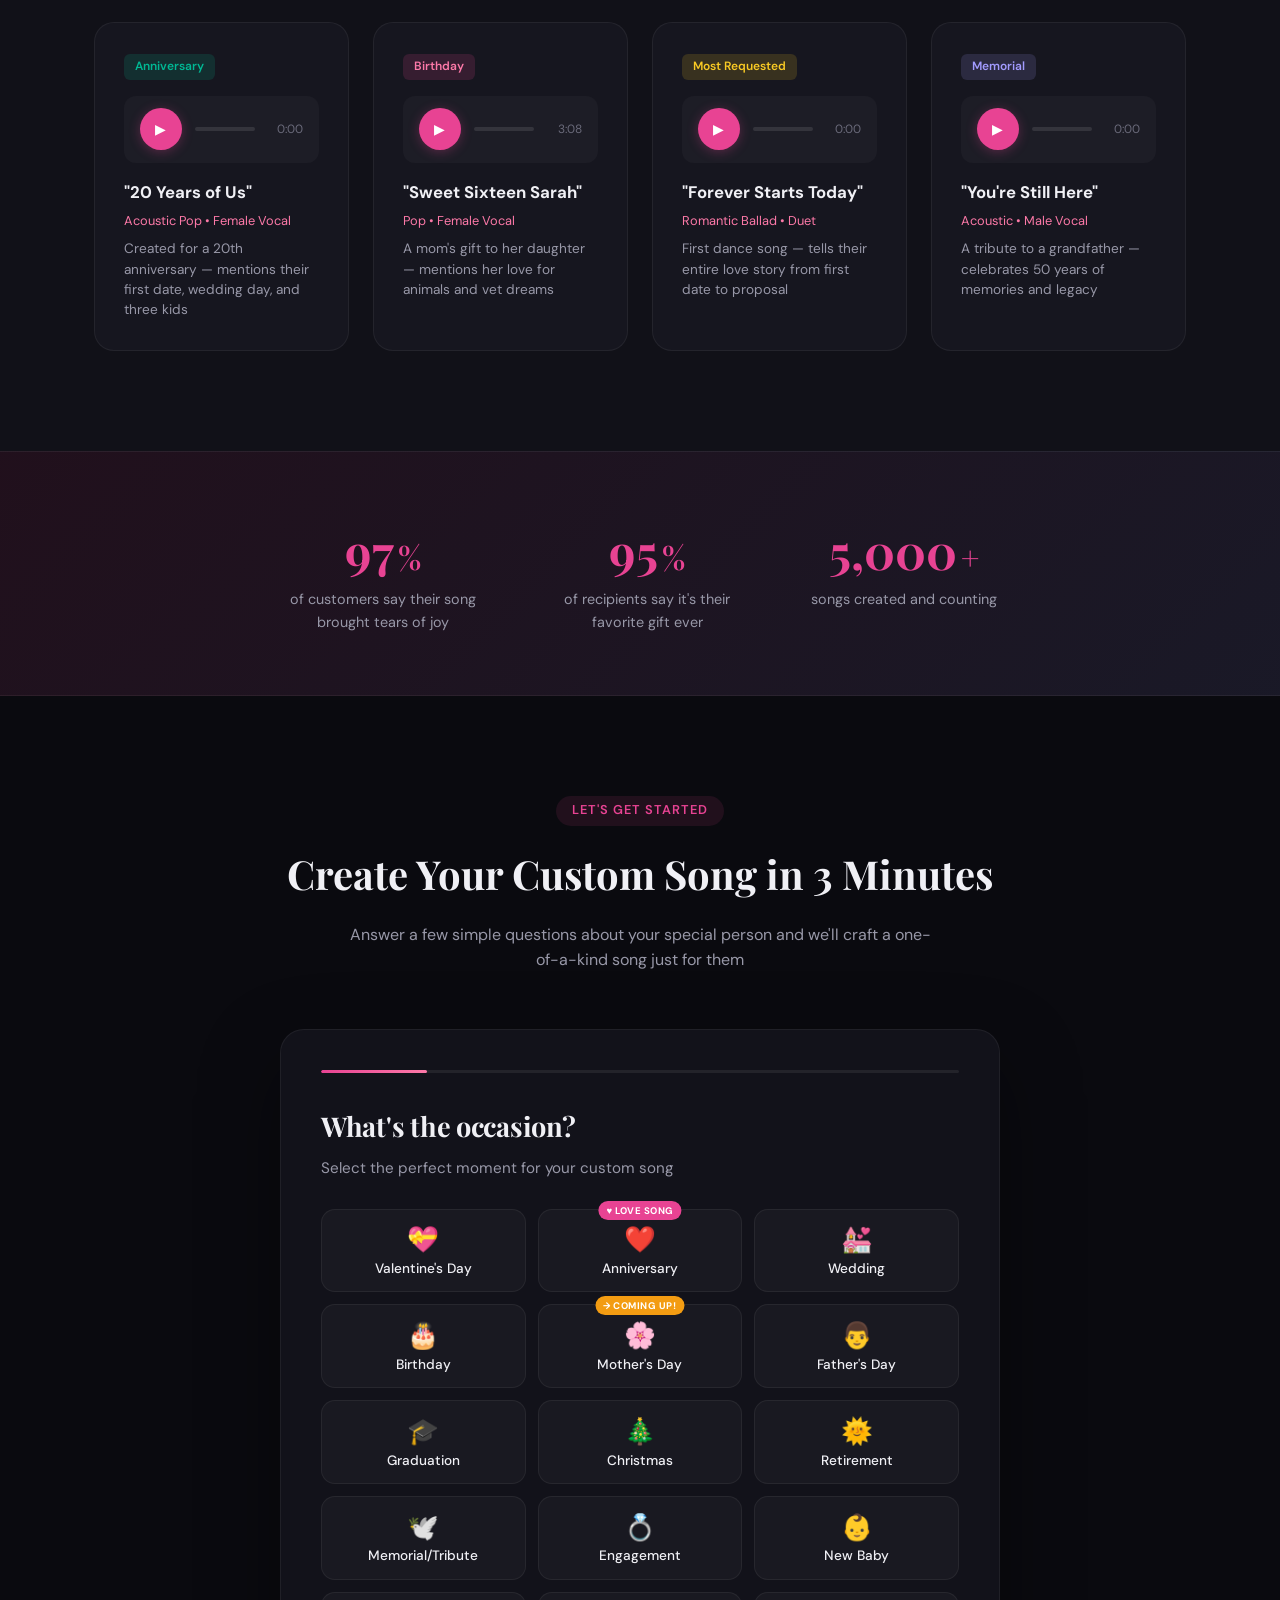
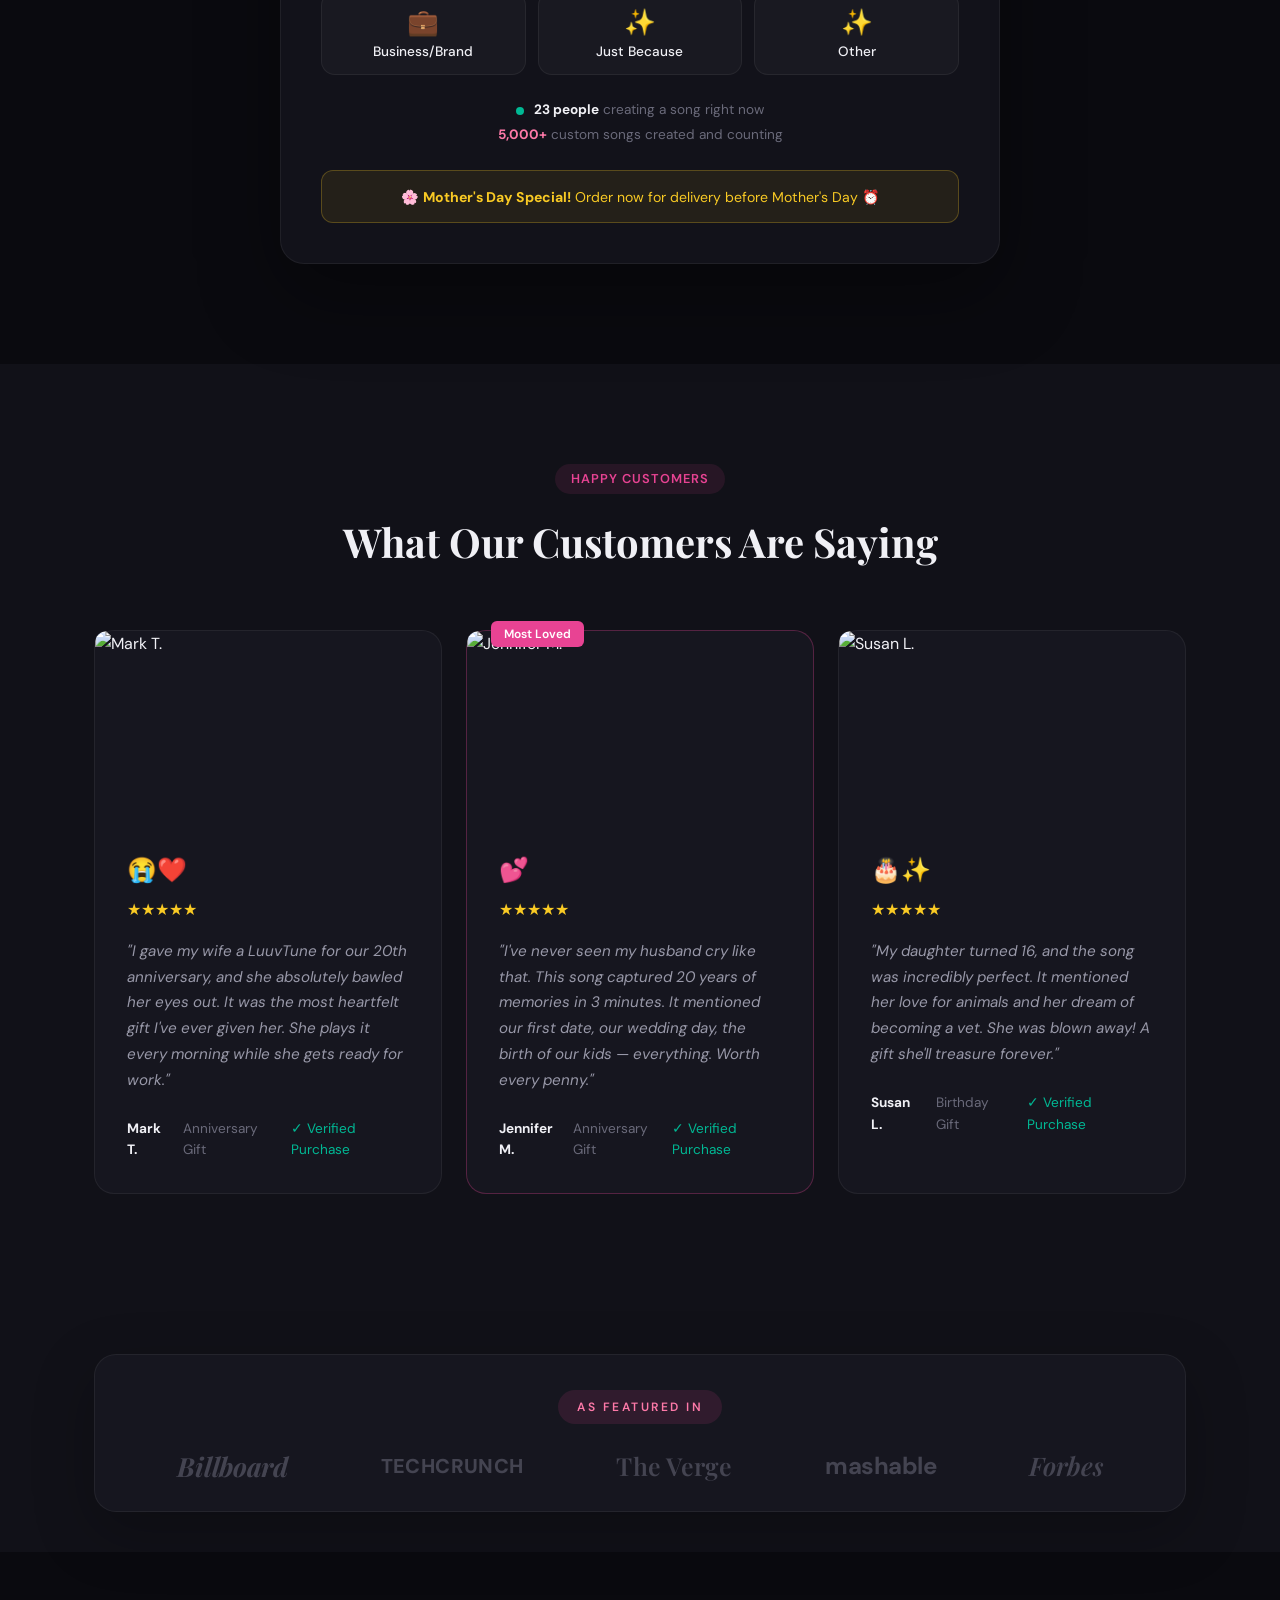
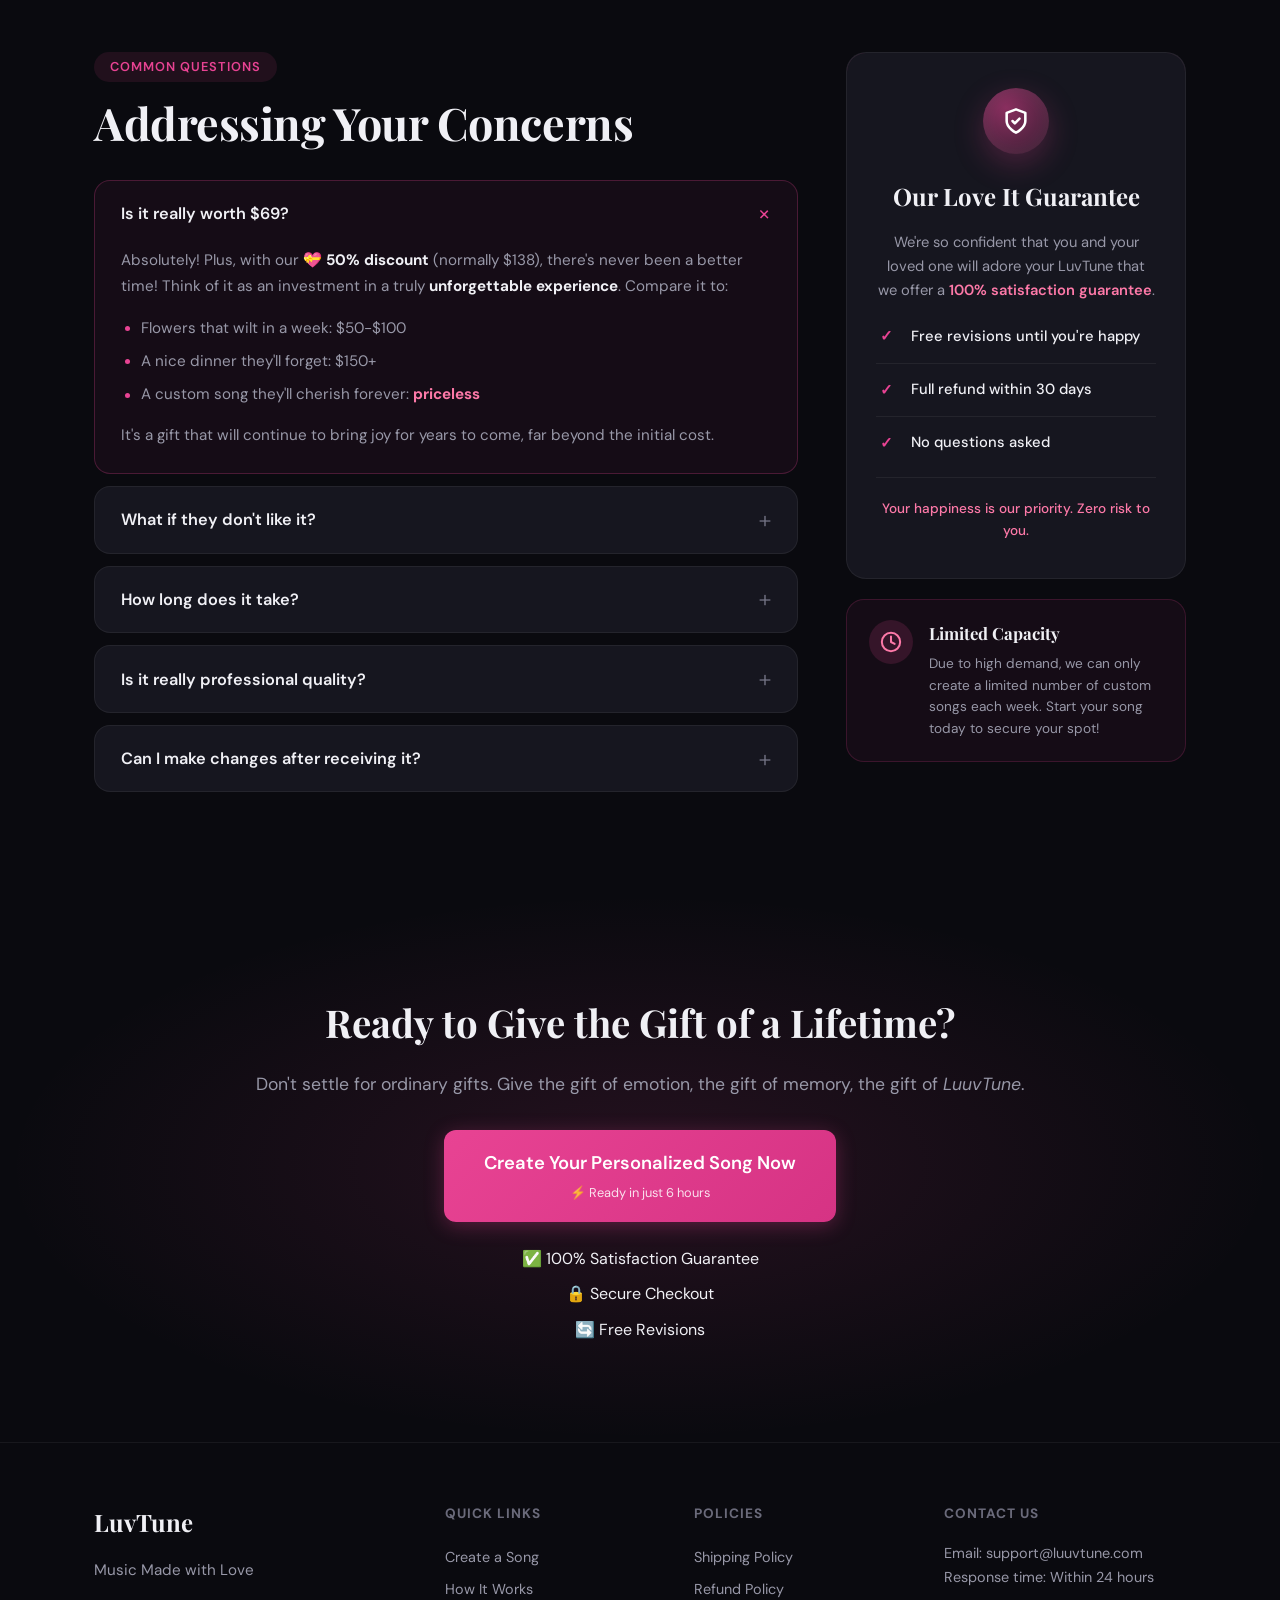
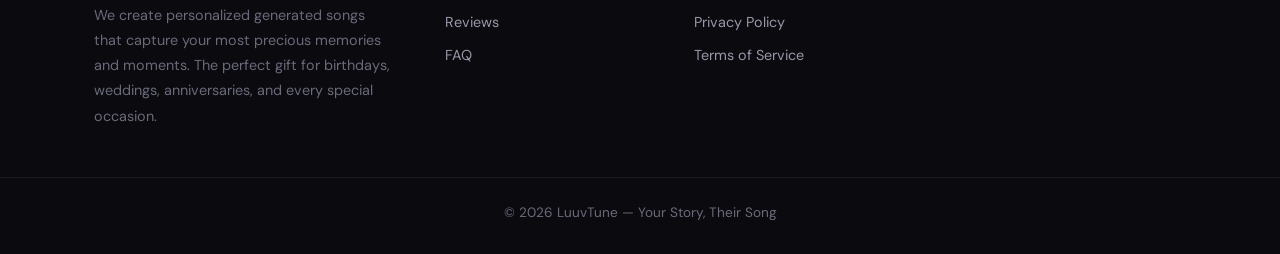
==== commit 5bf07021: "Fix black video thumbnails on mobile (iOS Safari / Chrome Android) Mobile browsers don't render the " ====
--- a/index.html
+++ b/index.html
@@ -164,7 +164,7 @@
             <div class="video-slider" id="videoSlider">
                 <div class="video-card">
                     <div class="video-wrapper">
-                        <video src="https://cdn.shopify.com/videos/c/o/v/2a537b35b5a649fc92b2223174312e61.mp4" playsinline muted loop preload="metadata"></video>
+                        <video src="https://cdn.shopify.com/videos/c/o/v/2a537b35b5a649fc92b2223174312e61.mp4#t=0.1" playsinline muted loop preload="metadata"></video>
                         <div class="video-play-overlay">
                             <div class="video-play-icon">▶</div>
                         </div>
@@ -177,7 +177,7 @@
                 </div>
                 <div class="video-card">
                     <div class="video-wrapper">
-                        <video src="https://cdn.shopify.com/videos/c/o/v/2331d8c3de724ed5b2e8e9f36a628a29.mp4" playsinline muted loop preload="metadata"></video>
+                        <video src="https://cdn.shopify.com/videos/c/o/v/2331d8c3de724ed5b2e8e9f36a628a29.mp4#t=0.1" playsinline muted loop preload="metadata"></video>
                         <div class="video-play-overlay">
                             <div class="video-play-icon">▶</div>
                         </div>
@@ -190,7 +190,7 @@
                 </div>
                 <div class="video-card">
                     <div class="video-wrapper">
-                        <video src="https://cdn.shopify.com/videos/c/o/v/2b70f7c94de14066893457874e7ac484.mp4" playsinline muted loop preload="metadata"></video>
+                        <video src="https://cdn.shopify.com/videos/c/o/v/2b70f7c94de14066893457874e7ac484.mp4#t=0.1" playsinline muted loop preload="metadata"></video>
                         <div class="video-play-overlay">
                             <div class="video-play-icon">▶</div>
                         </div>
@@ -203,7 +203,7 @@
                 </div>
                 <div class="video-card">
                     <div class="video-wrapper">
-                        <video src="https://cdn.shopify.com/videos/c/o/v/0b69810608744da5a697024302083821.mp4" playsinline muted loop preload="metadata"></video>
+                        <video src="https://cdn.shopify.com/videos/c/o/v/0b69810608744da5a697024302083821.mp4#t=0.1" playsinline muted loop preload="metadata"></video>
                         <div class="video-play-overlay">
                             <div class="video-play-icon">▶</div>
                         </div>
@@ -216,7 +216,7 @@
                 </div>
                 <div class="video-card">
                     <div class="video-wrapper">
-                        <video src="https://cdn.shopify.com/videos/c/o/v/3b2266a330dc4f189794453159dd7862.mp4" playsinline muted loop preload="metadata"></video>
+                        <video src="https://cdn.shopify.com/videos/c/o/v/3b2266a330dc4f189794453159dd7862.mp4#t=0.1" playsinline muted loop preload="metadata"></video>
                         <div class="video-play-overlay">
                             <div class="video-play-icon">▶</div>
                         </div>
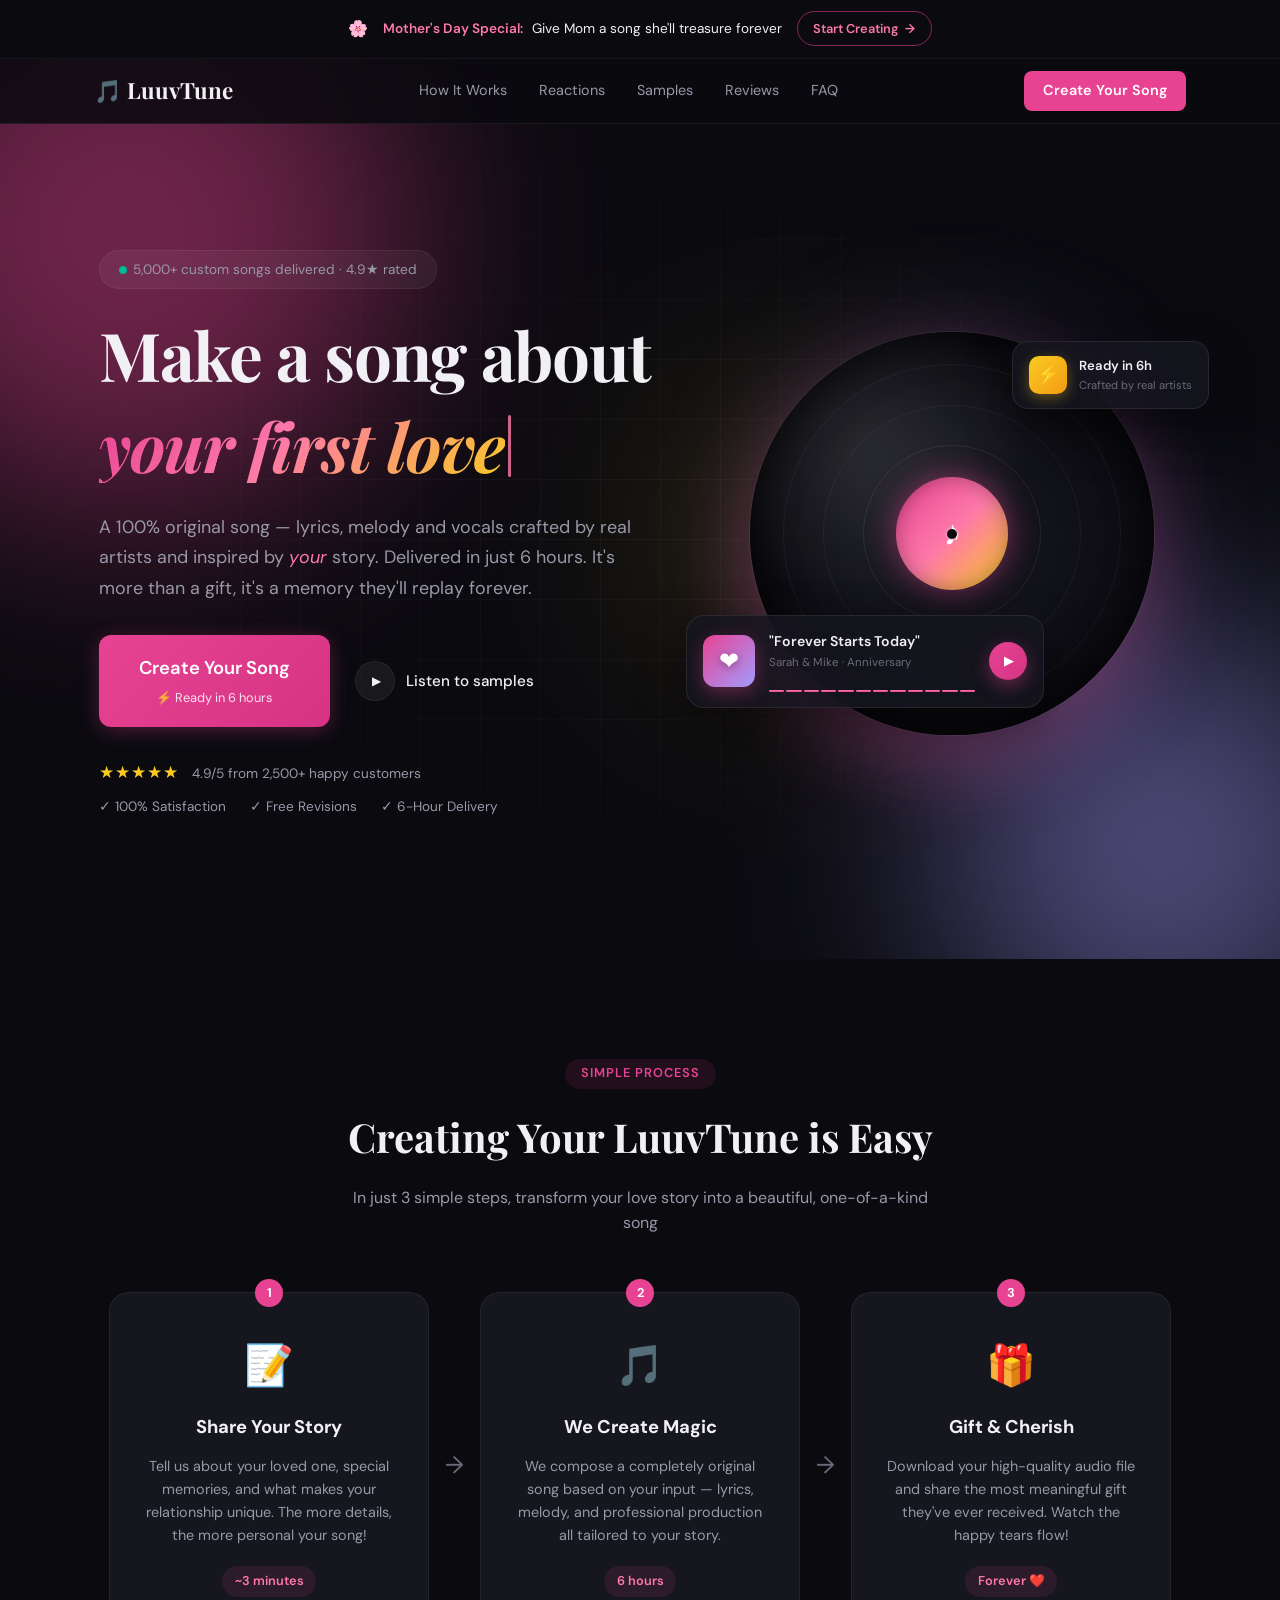
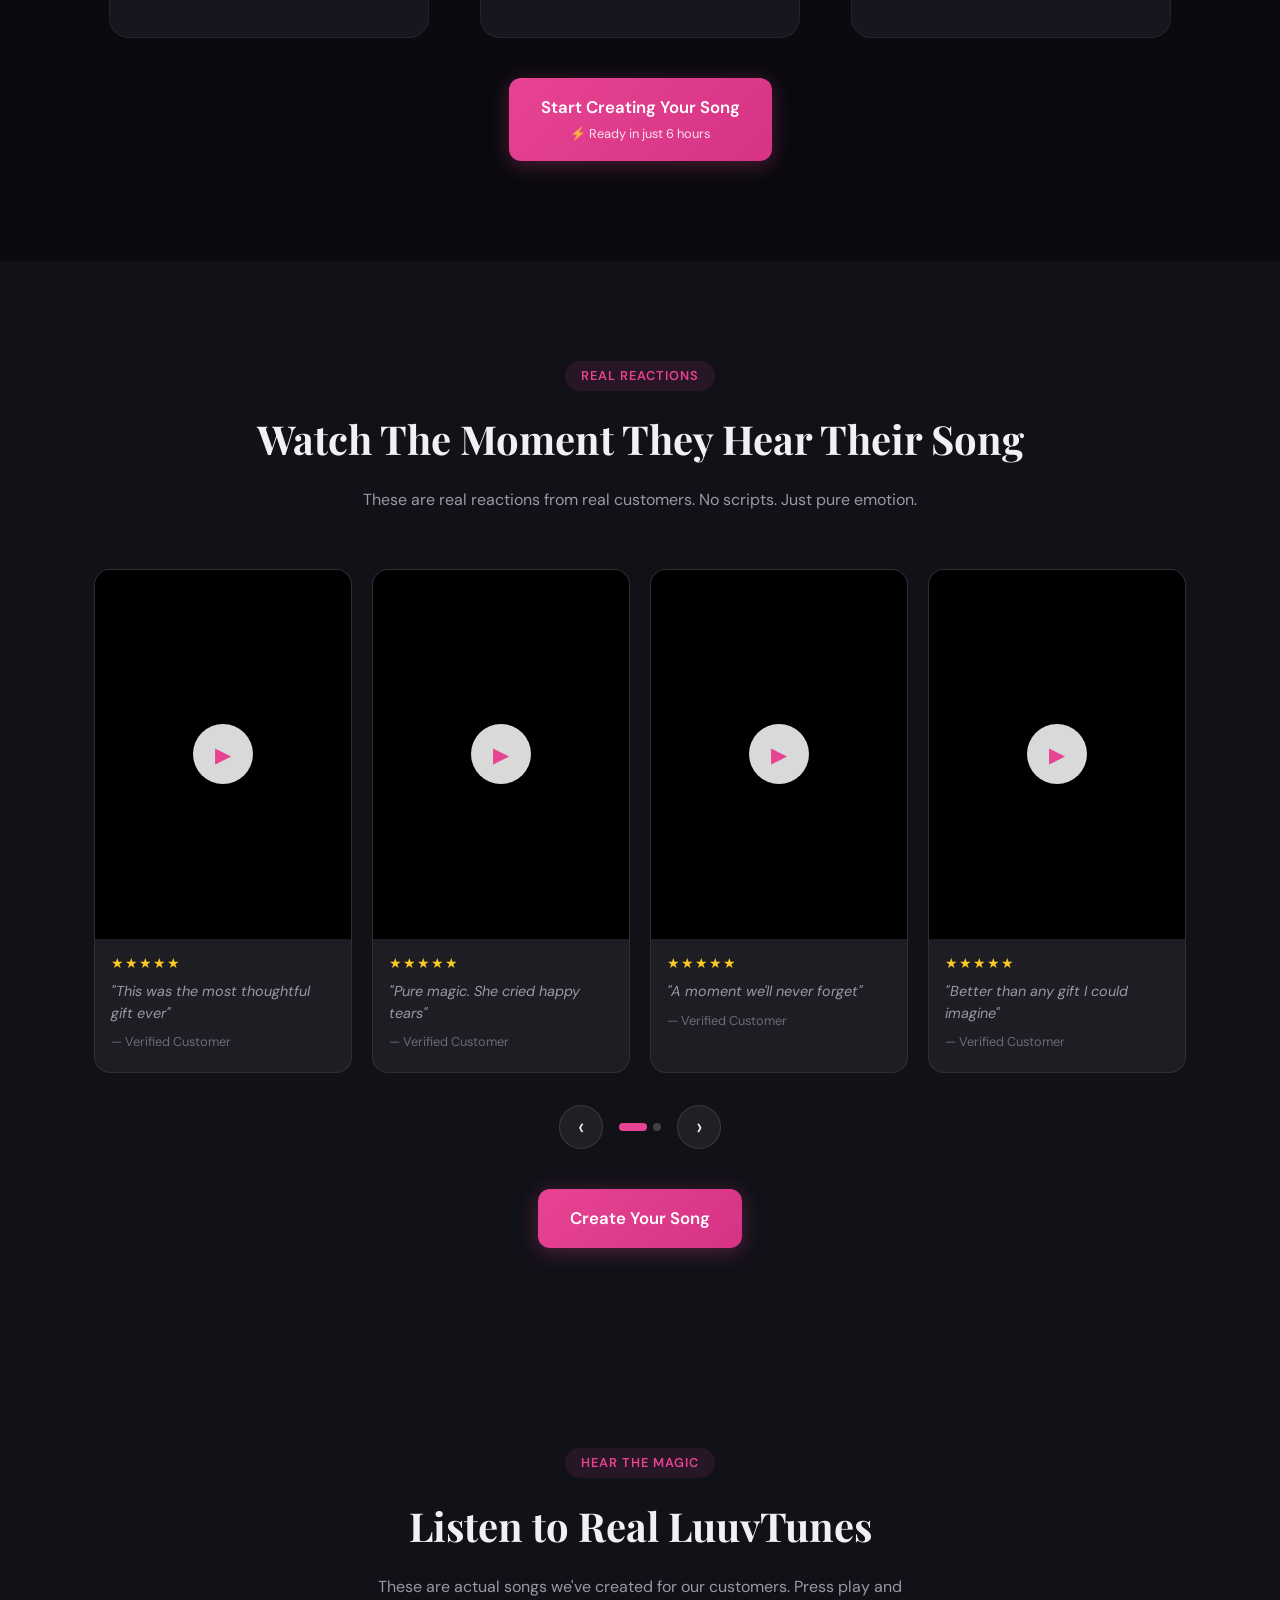
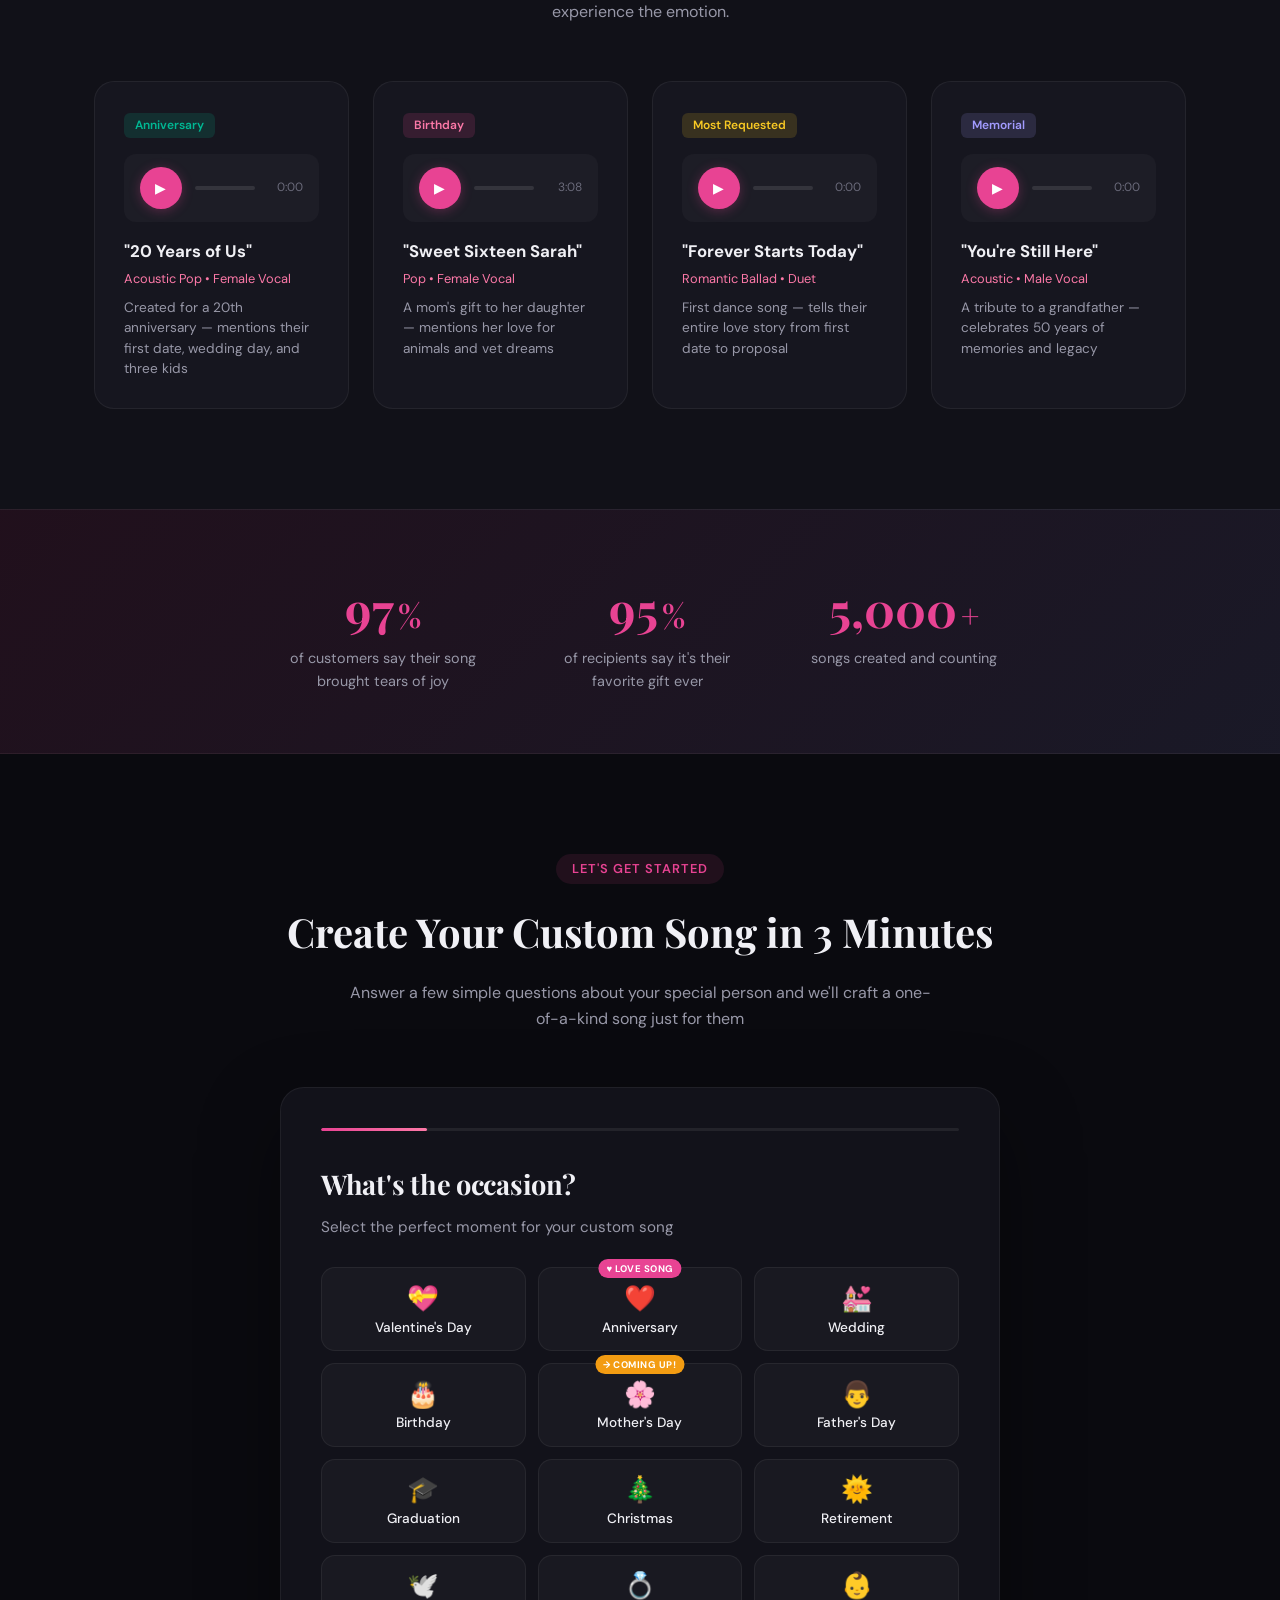
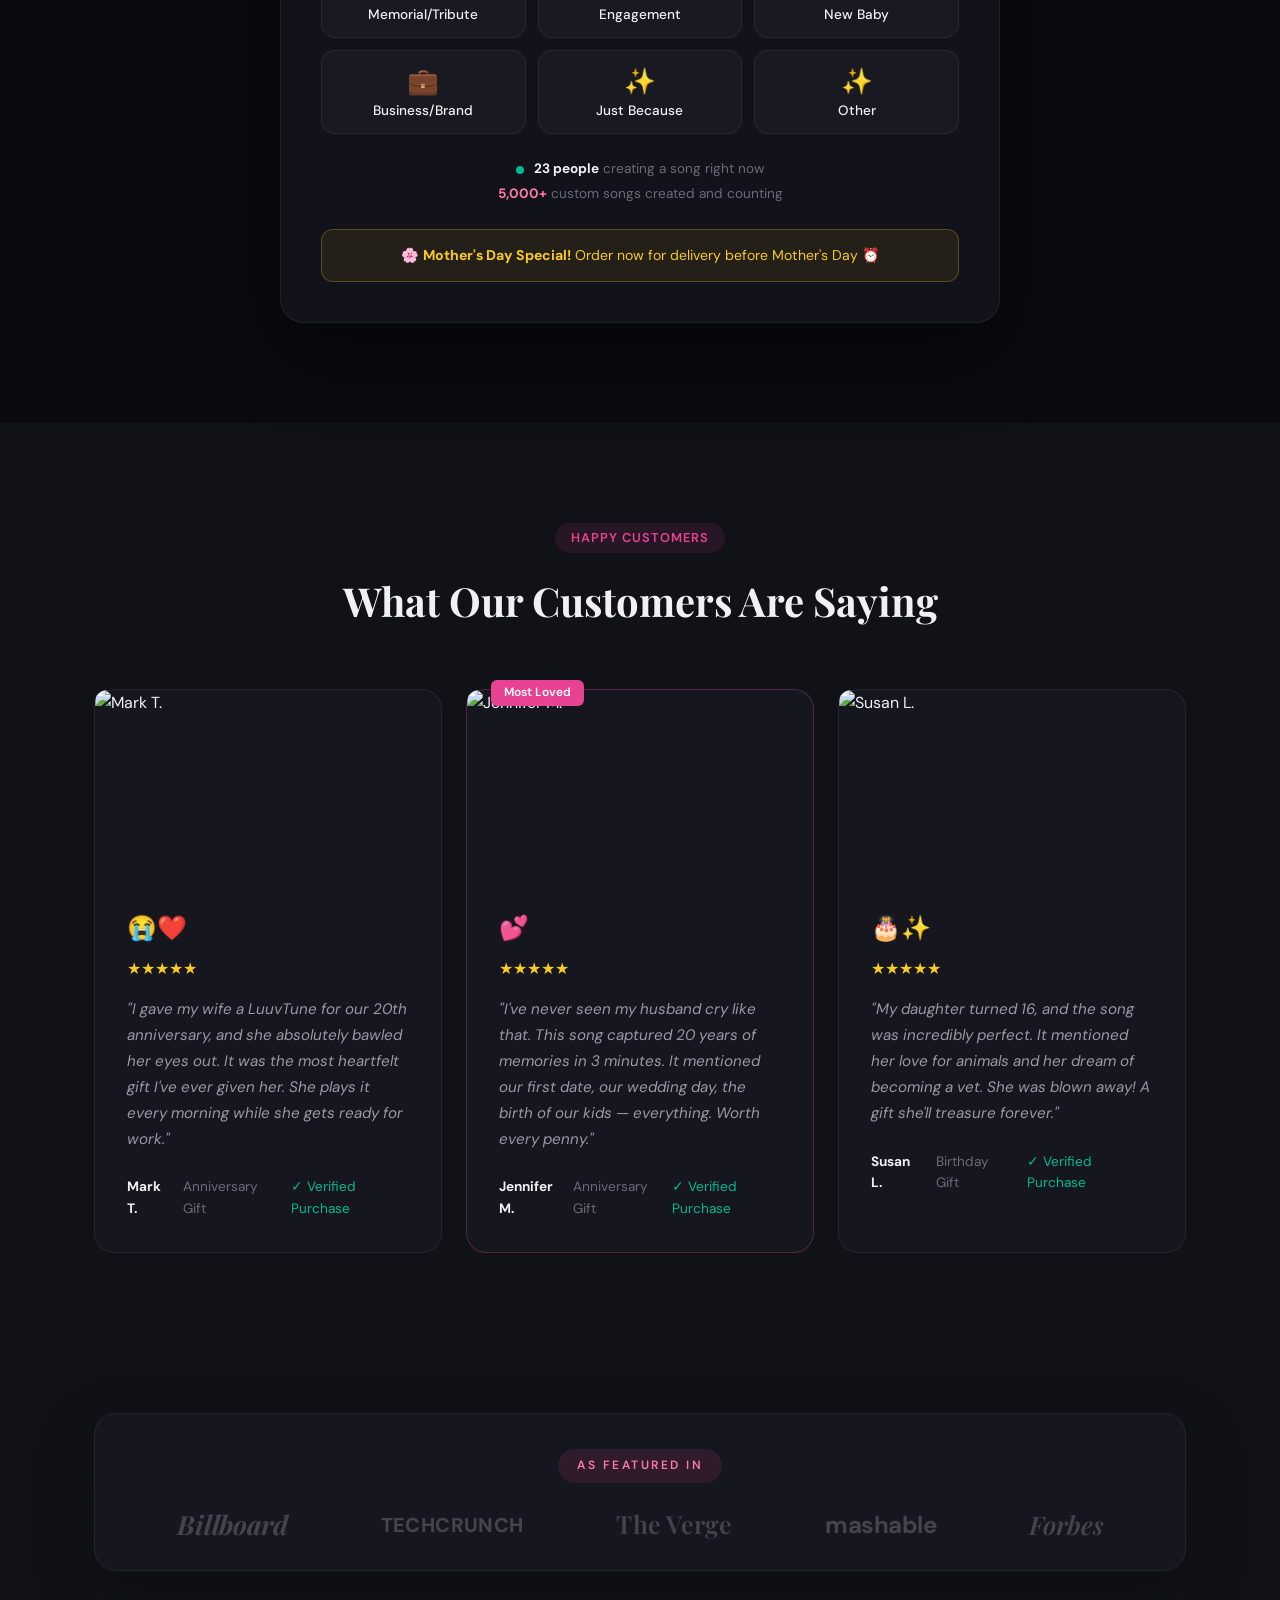
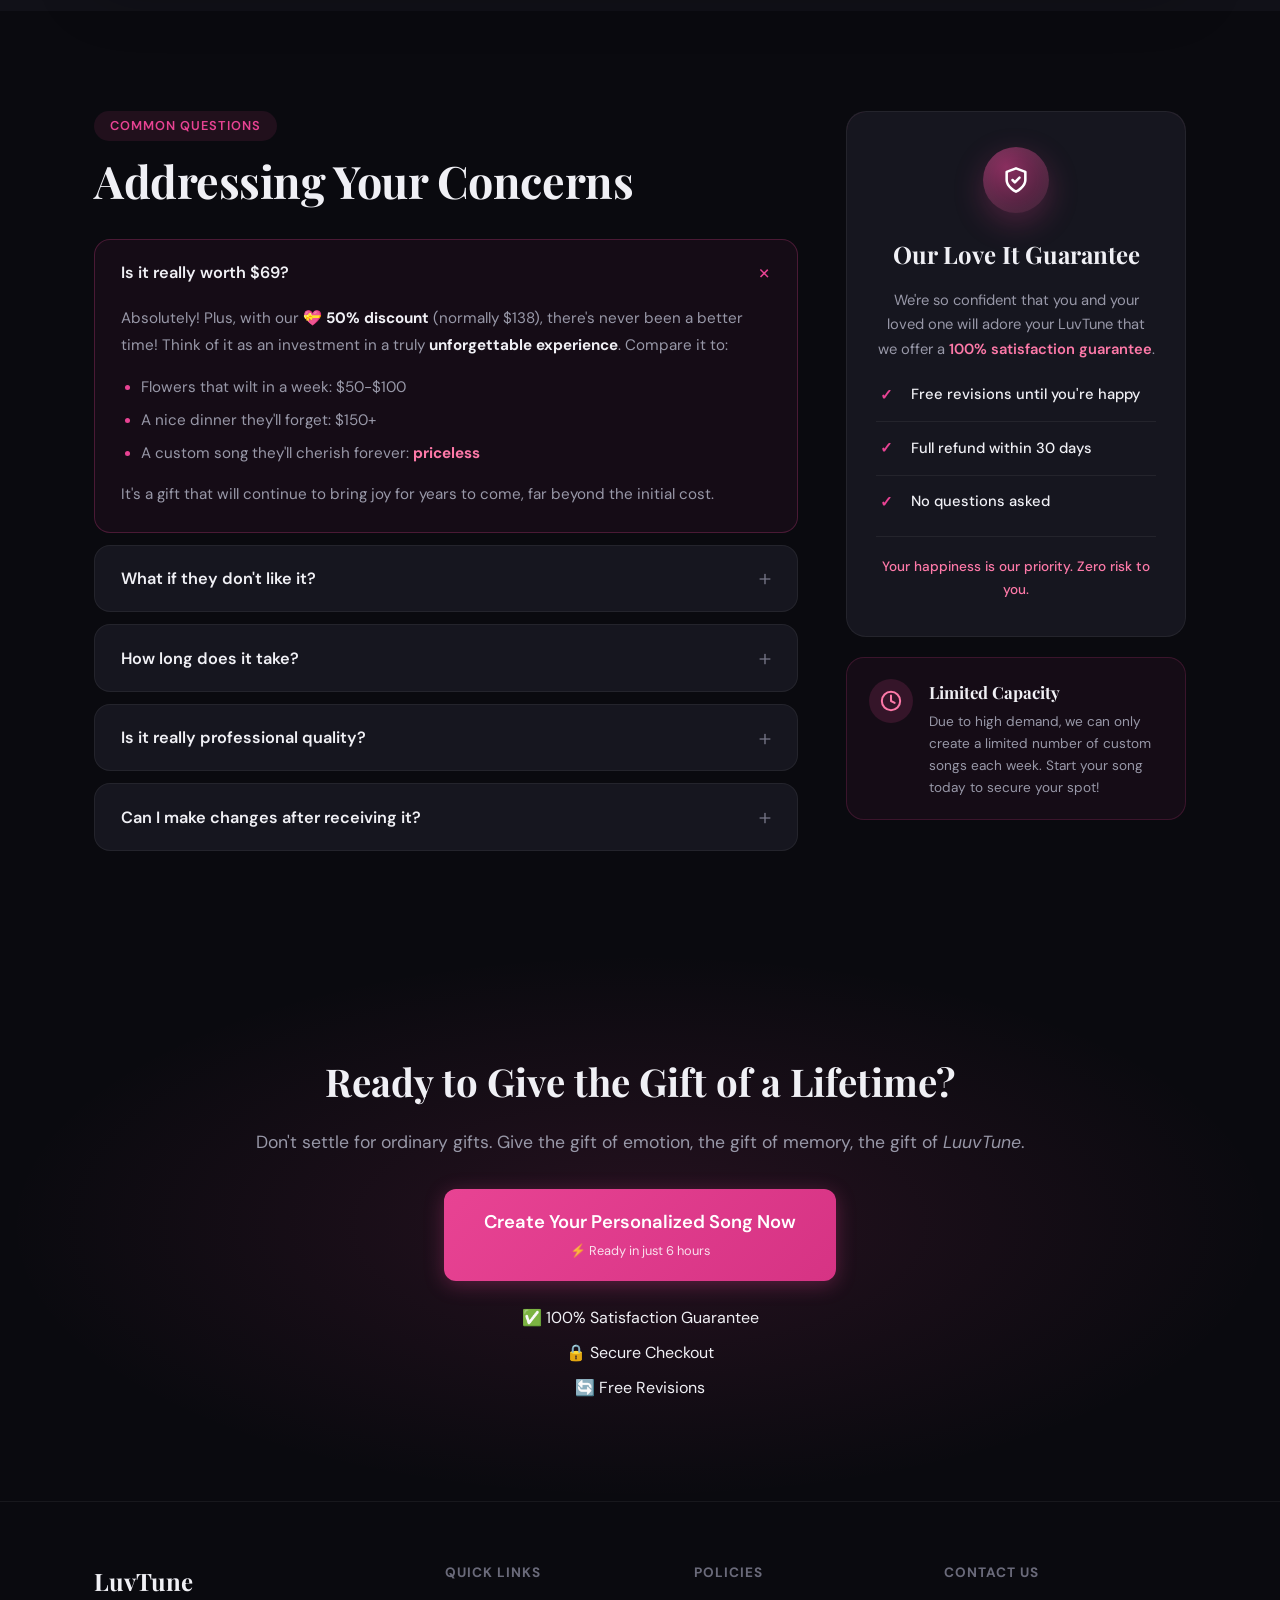
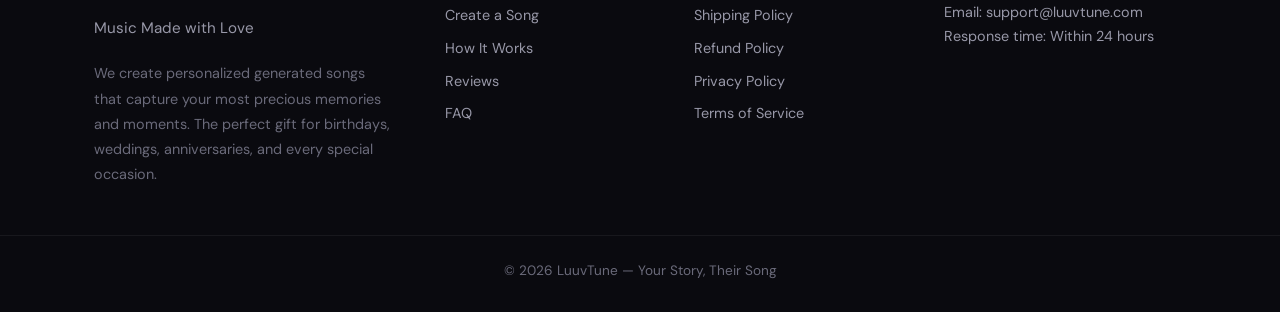
==== commit d43d58a1: "Add Mother's Day announcement bar above the navbar New .announcement-bar sits at the very top of the" ====
--- a/index.html
+++ b/index.html
@@ -10,6 +10,18 @@
     <link href="https://fonts.googleapis.com/css2?family=Playfair+Display:wght@400;600;700;800&family=DM+Sans:wght@300;400;500;600;700&display=swap" rel="stylesheet">
 </head>
 <body>
+
+<!-- ============ ANNOUNCEMENT BAR ============ -->
+<div class="announcement-bar">
+    <div class="announcement-inner">
+        <span class="ab-emoji">🌸</span>
+        <span class="ab-text">
+            <span class="ab-label">Mother's Day Special:</span>
+            Give Mom a song she'll treasure forever
+        </span>
+        <a href="#quiz" class="ab-cta">Start Creating <span aria-hidden="true">→</span></a>
+    </div>
+</div>
 
 <!-- ============ NAVBAR ============ -->
 <nav class="navbar" id="navbar">
--- a/style.css
+++ b/style.css
@@ -110,6 +110,52 @@
 .btn-full { width: 100%; justify-content: center; }
 .btn-sub { font-size: 0.8rem; font-weight: 400; opacity: 0.85; }
 
+/* === ANNOUNCEMENT BAR === */
+.announcement-bar {
+    background: #0a0a0f;
+    border-bottom: 1px solid rgba(255, 255, 255, 0.05);
+    color: var(--text-primary);
+    font-size: 0.85rem;
+    position: relative;
+    z-index: 1001;
+}
+.announcement-inner {
+    max-width: var(--container);
+    margin: 0 auto;
+    padding: 0.7rem 1.5rem;
+    display: flex;
+    align-items: center;
+    justify-content: center;
+    gap: 0.9rem;
+    flex-wrap: wrap;
+}
+.ab-emoji { font-size: 1rem; line-height: 1; }
+.ab-text { color: var(--text-primary); }
+.ab-label {
+    color: var(--accent-2);
+    font-weight: 600;
+    margin-right: 0.35rem;
+}
+.ab-cta {
+    display: inline-flex;
+    align-items: center;
+    gap: 0.4rem;
+    padding: 0.4rem 0.95rem;
+    border: 1px solid rgba(232, 67, 147, 0.55);
+    border-radius: 50px;
+    color: var(--accent-2);
+    font-weight: 600;
+    font-size: 0.8rem;
+    transition: var(--transition);
+    white-space: nowrap;
+}
+.ab-cta:hover {
+    background: var(--accent);
+    border-color: var(--accent);
+    color: #fff;
+    transform: translateY(-1px);
+}
+
 /* === NAVBAR === */
 .navbar {
     position: fixed; top: 0; left: 0; right: 0;
@@ -2262,6 +2308,10 @@
     .nav-links { display: none; }
     .nav-cta { display: none; }
     .mobile-toggle { display: flex; }
+
+    .announcement-inner { padding: 0.65rem 1rem; gap: 0.6rem; font-size: 0.78rem; }
+    .ab-text { font-size: 0.78rem; }
+    .ab-cta { padding: 0.35rem 0.8rem; font-size: 0.72rem; }
 
     .hero { padding: 110px 0 70px; min-height: auto; }
     .hero-wrap {
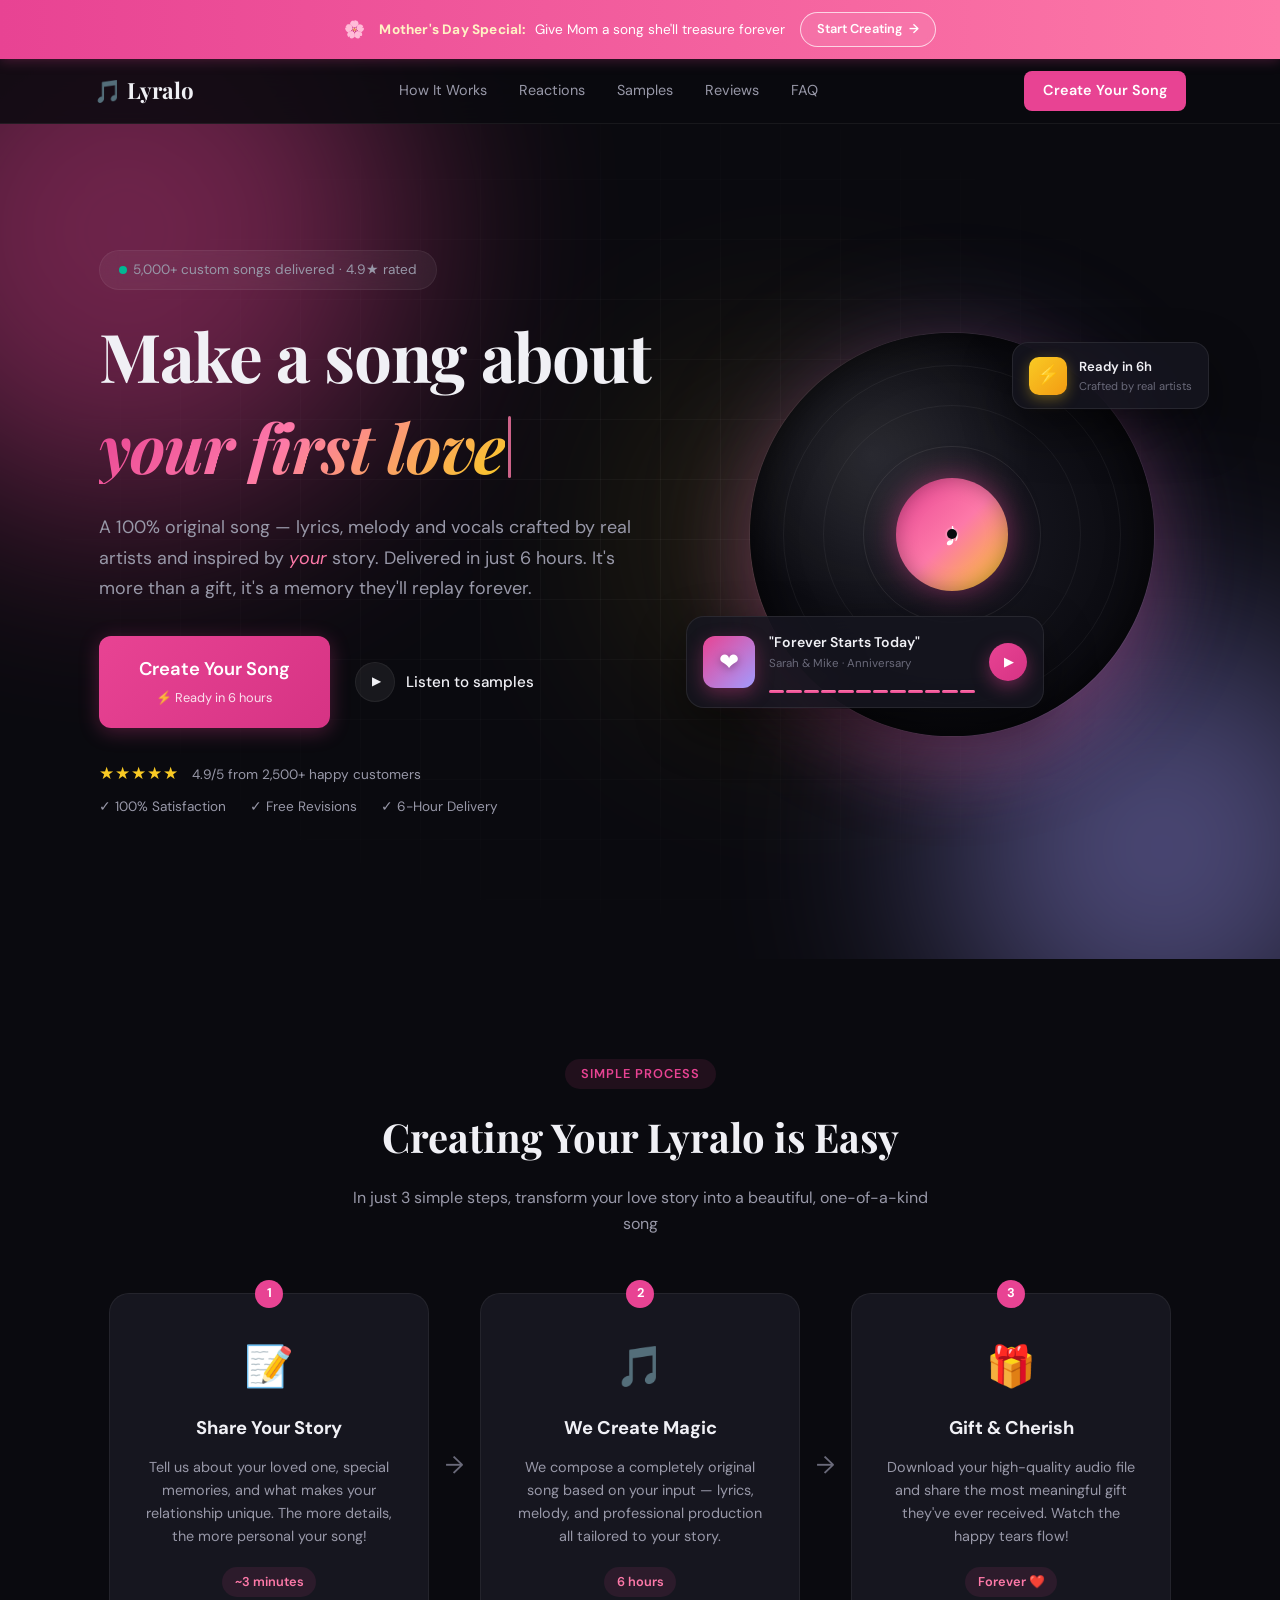
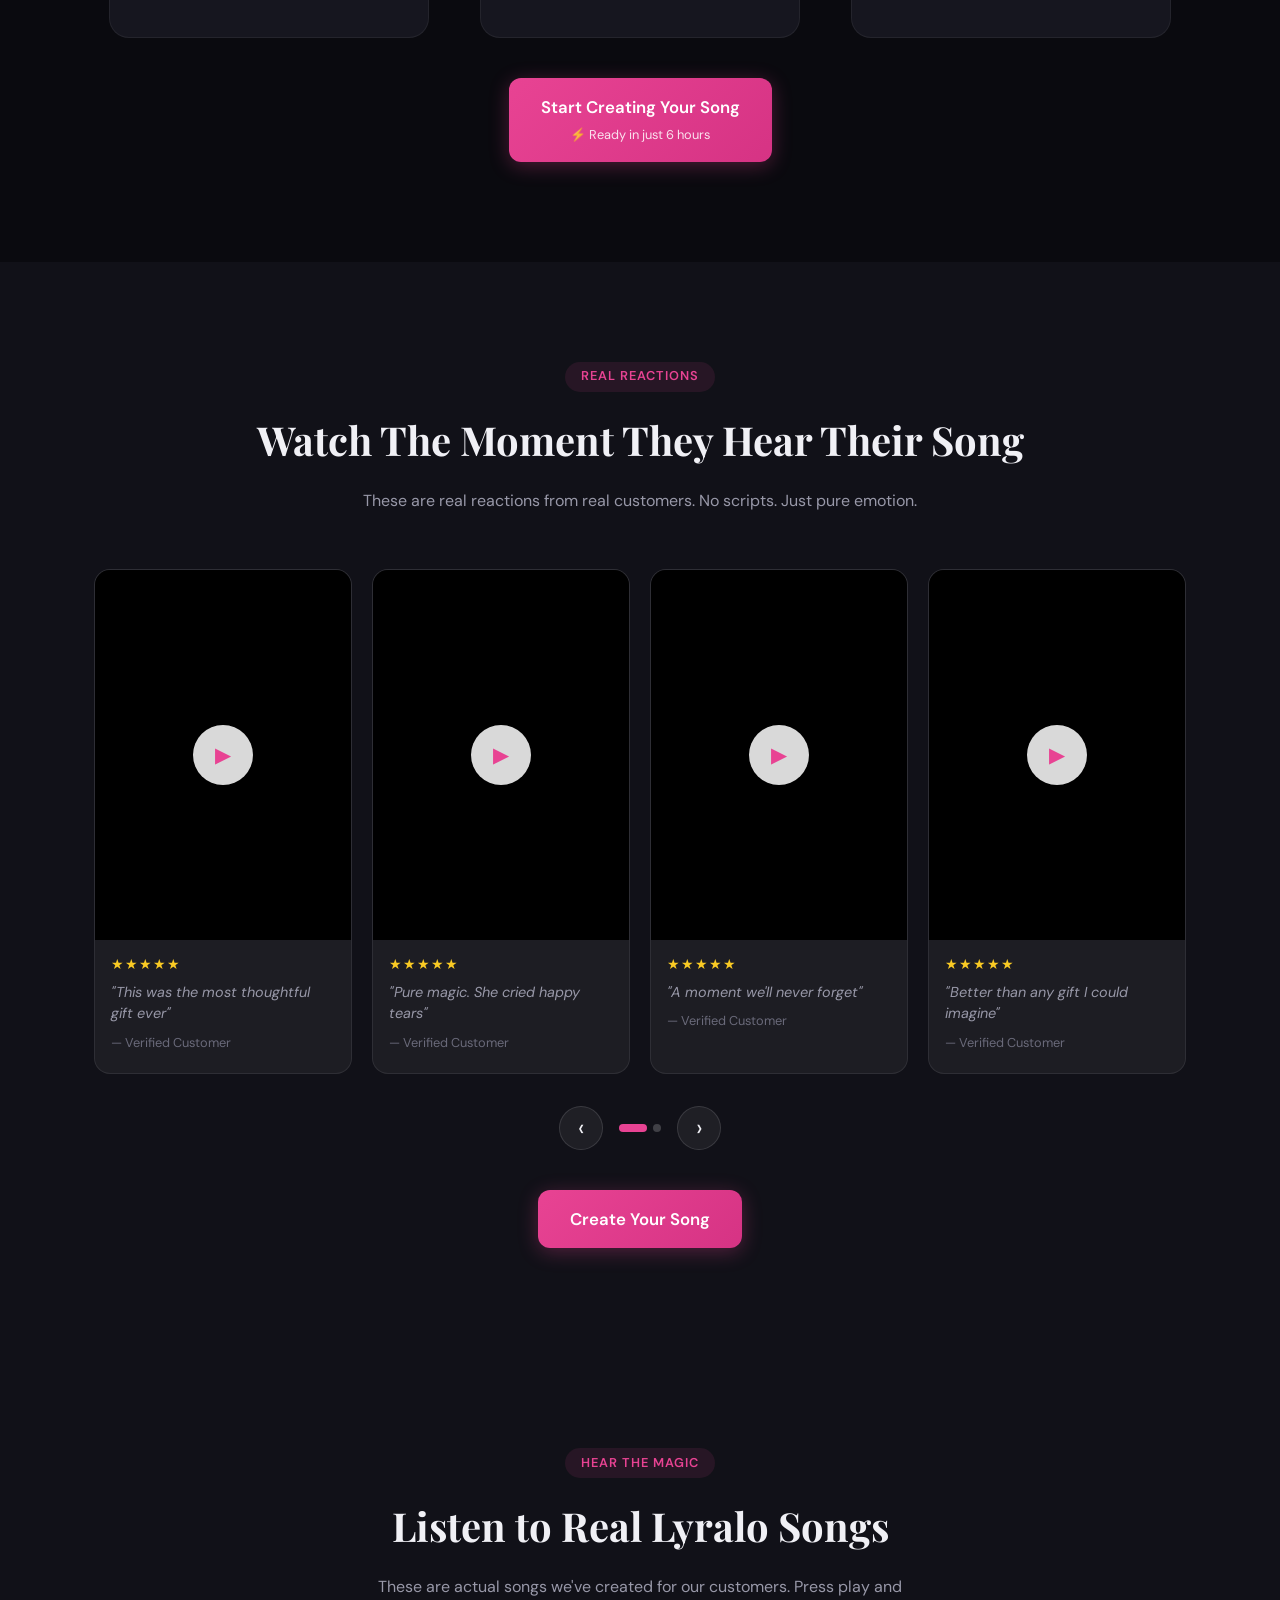
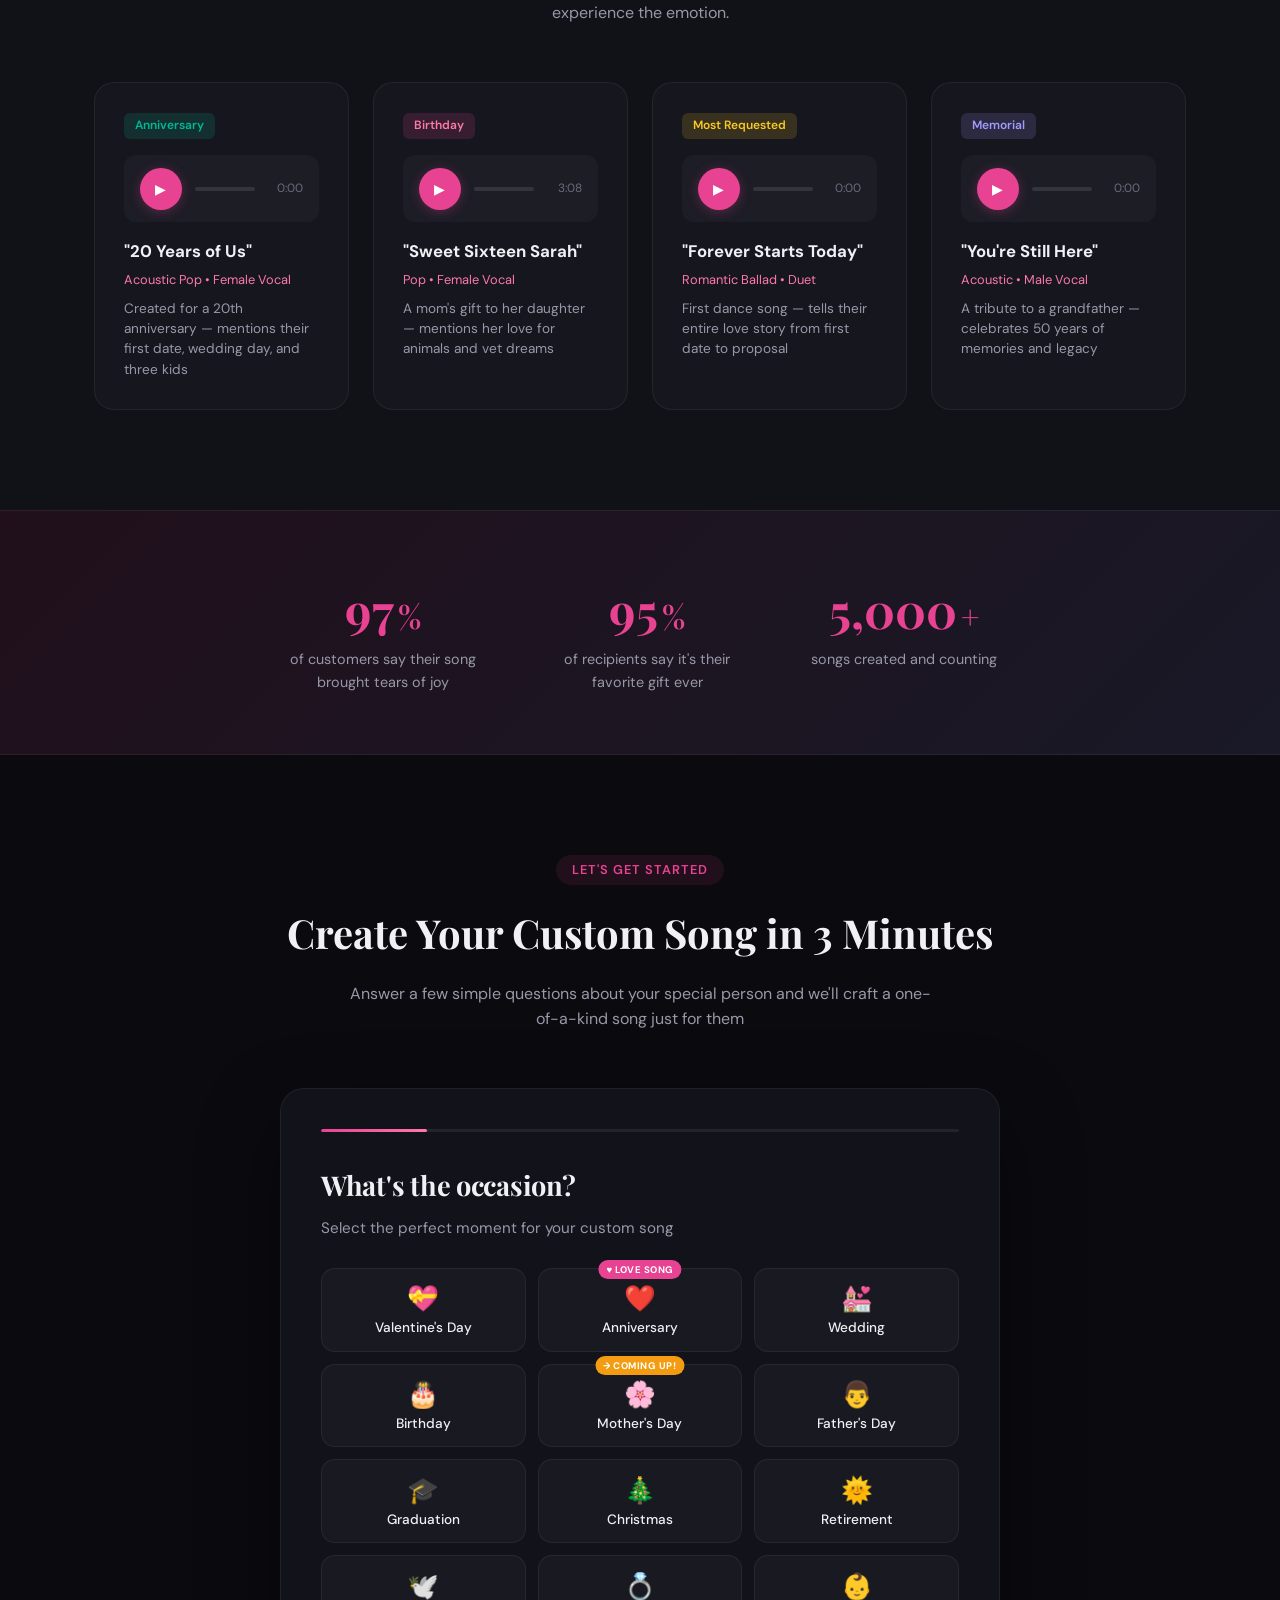
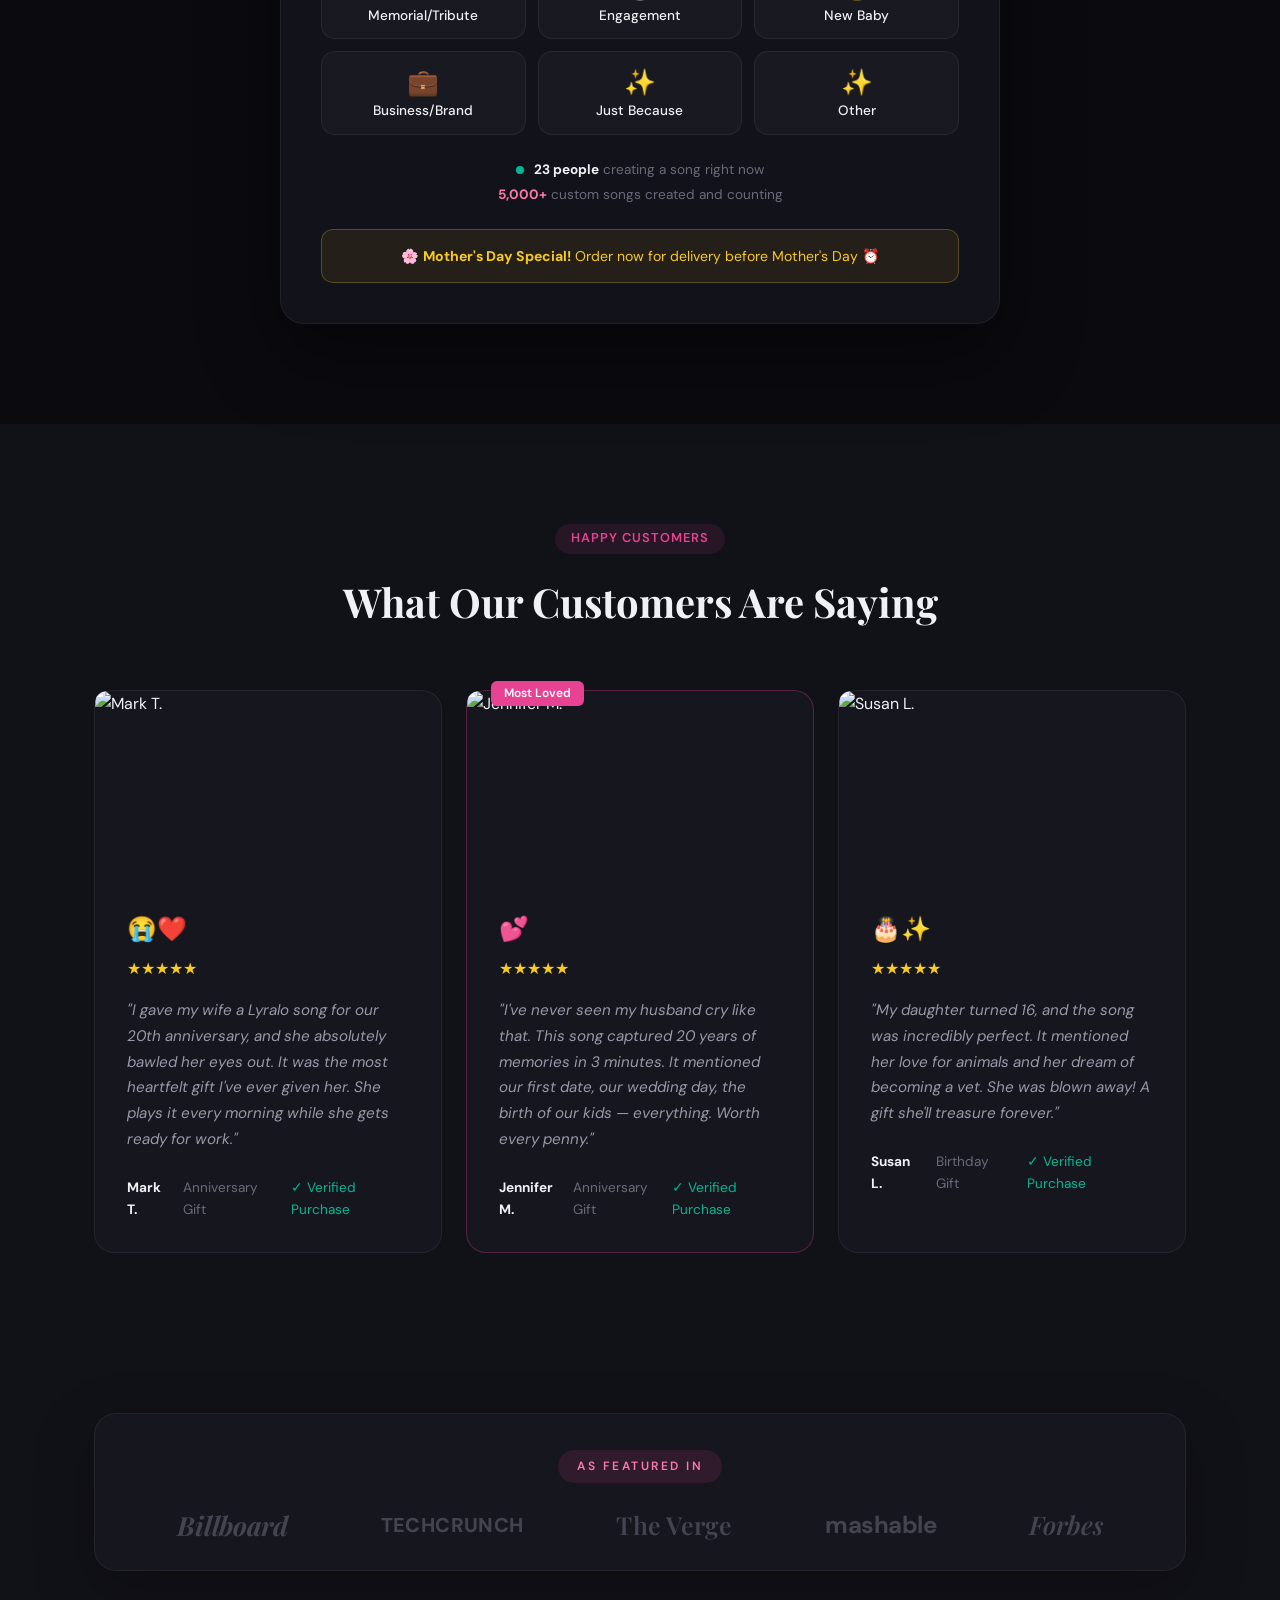
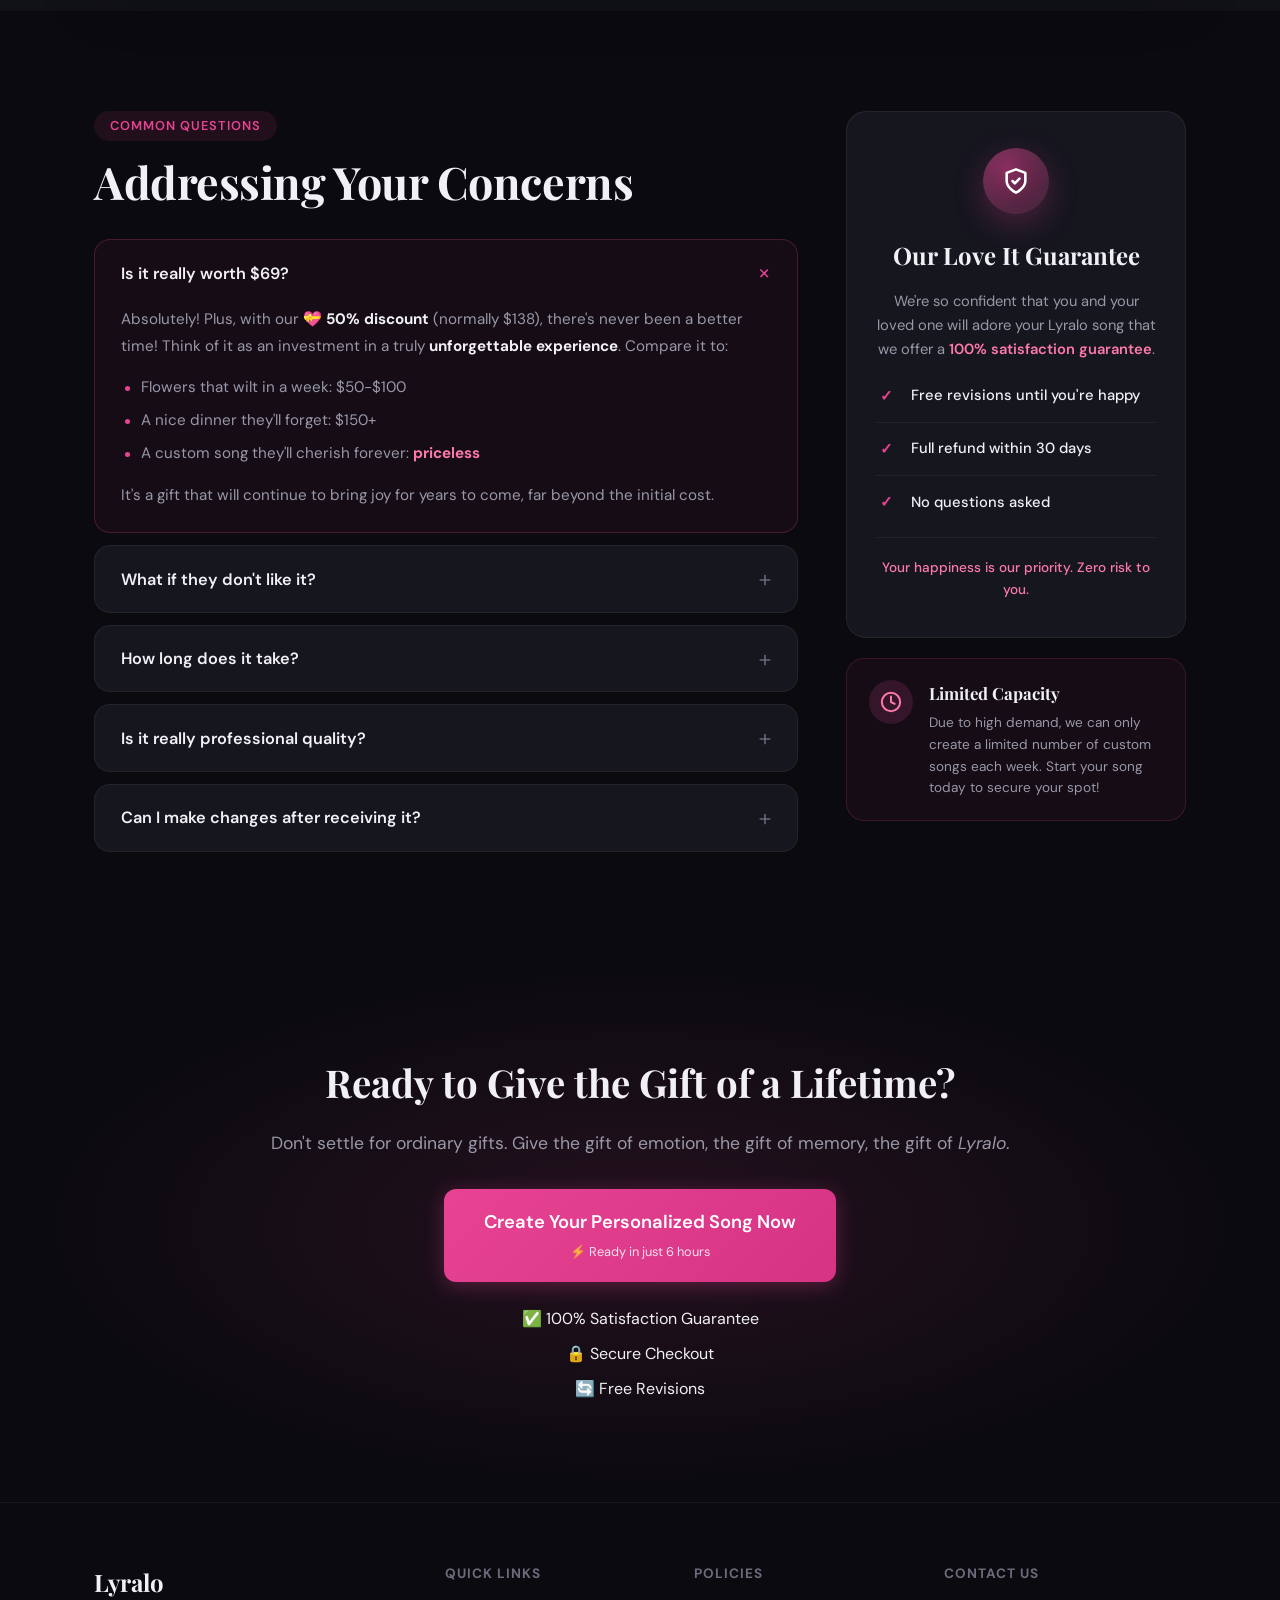
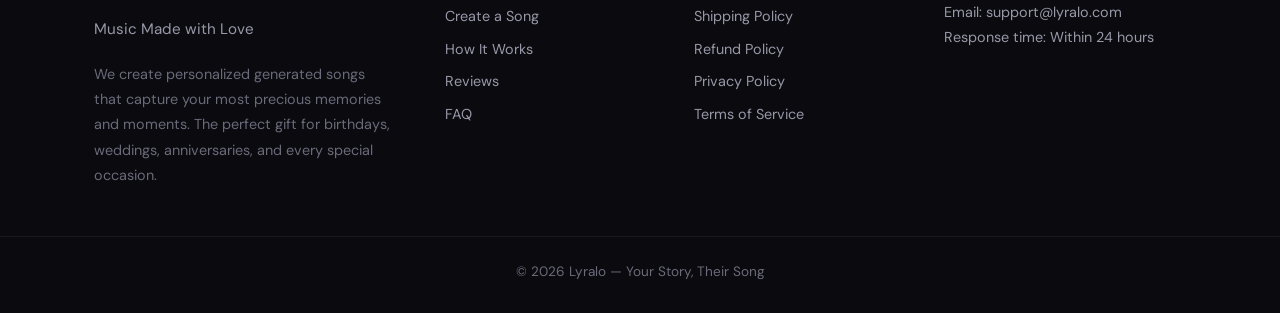
==== commit cd74639e: "Rebrand to Lyralo and add focused standalone quiz page - Rename LuuvTune/LuvTune to Lyralo across in" ====
--- a/index.html
+++ b/index.html
@@ -3,7 +3,7 @@
 <head>
     <meta charset="UTF-8">
     <meta name="viewport" content="width=device-width, initial-scale=1.0">
-    <title>LuuvTune — Custom AI-Generated Songs | The Perfect Gift</title>
+    <title>Lyralo — Custom AI-Generated Songs | The Perfect Gift</title>
     <meta name="description" content="Create a personalized AI-generated song for your loved one. Perfect for birthdays, anniversaries, Valentine's Day & more. Ready in 6 hours.">
     <link rel="stylesheet" href="style.css">
     <link rel="preconnect" href="https://fonts.googleapis.com">
@@ -19,14 +19,14 @@
             <span class="ab-label">Mother's Day Special:</span>
             Give Mom a song she'll treasure forever
         </span>
-        <a href="#quiz" class="ab-cta">Start Creating <span aria-hidden="true">→</span></a>
+        <a href="/quiz.html" class="ab-cta">Start Creating <span aria-hidden="true">→</span></a>
     </div>
 </div>
 
 <!-- ============ NAVBAR ============ -->
 <nav class="navbar" id="navbar">
     <div class="nav-container">
-        <a href="#" class="logo">🎵 LuuvTune</a>
+        <a href="#" class="logo">🎵 Lyralo</a>
         <div class="nav-links">
             <a href="#how-it-works">How It Works</a>
             <a href="#reactions">Reactions</a>
@@ -34,7 +34,7 @@
             <a href="#reviews">Reviews</a>
             <a href="#faq">FAQ</a>
         </div>
-        <a href="#quiz" class="nav-cta">Create Your Song</a>
+        <a href="/quiz.html" class="nav-cta">Create Your Song</a>
         <button class="mobile-toggle" id="mobileToggle" aria-label="Menu">
             <span></span><span></span><span></span>
         </button>
@@ -65,7 +65,7 @@
                 A 100% original song — lyrics, melody and vocals crafted by real artists and inspired by <em>your</em> story. Delivered in just 6 hours. It's more than a gift, it's a memory they'll replay forever.
             </p>
             <div class="hero-cta-row fade-in">
-                <a href="#quiz" class="btn btn-primary btn-lg">
+                <a href="/quiz.html" class="btn btn-primary btn-lg">
                     Create Your Song
                     <span class="btn-sub">⚡ Ready in 6 hours</span>
                 </a>
@@ -130,7 +130,7 @@
     <div class="container">
         <div class="section-header">
             <span class="section-label">Simple Process</span>
-            <h2>Creating Your LuuvTune is Easy</h2>
+            <h2>Creating Your Lyralo is Easy</h2>
             <p>In just 3 simple steps, transform your love story into a beautiful, one-of-a-kind song</p>
         </div>
         <div class="steps-grid">
@@ -159,7 +159,7 @@
             </div>
         </div>
         <div class="text-center mt-4">
-            <a href="#quiz" class="btn btn-primary">Start Creating Your Song <span class="btn-sub">⚡ Ready in just 6 hours</span></a>
+            <a href="/quiz.html" class="btn btn-primary">Start Creating Your Song <span class="btn-sub">⚡ Ready in just 6 hours</span></a>
         </div>
     </div>
 </section>
@@ -250,7 +250,7 @@
             </div>
         </div>
         <div class="text-center mt-4">
-            <a href="#quiz" class="btn btn-primary">Create Your Song</a>
+            <a href="/quiz.html" class="btn btn-primary">Create Your Song</a>
         </div>
     </div>
 </section>
@@ -260,7 +260,7 @@
     <div class="container">
         <div class="section-header">
             <span class="section-label">Hear The Magic</span>
-            <h2>Listen to Real LuuvTunes</h2>
+            <h2>Listen to Real Lyralo Songs</h2>
             <p>These are actual songs we've created for our customers. Press play and experience the emotion.</p>
         </div>
         <div class="samples-grid">
@@ -834,7 +834,7 @@
                 </div>
                 <div class="review-emoji">😭❤️</div>
                 <div class="review-stars">★★★★★</div>
-                <p>"I gave my wife a LuuvTune for our 20th anniversary, and she absolutely bawled her eyes out. It was the most heartfelt gift I've ever given her. She plays it every morning while she gets ready for work."</p>
+                <p>"I gave my wife a Lyralo song for our 20th anniversary, and she absolutely bawled her eyes out. It was the most heartfelt gift I've ever given her. She plays it every morning while she gets ready for work."</p>
                 <div class="review-author">
                     <strong>Mark T.</strong>
                     <span>Anniversary Gift</span>
@@ -961,7 +961,7 @@
                         </svg>
                     </div>
                     <h3>Our Love It Guarantee</h3>
-                    <p>We're so confident that you and your loved one will adore your LuvTune that we offer a <strong class="accent-text">100% satisfaction guarantee</strong>.</p>
+                    <p>We're so confident that you and your loved one will adore your Lyralo song that we offer a <strong class="accent-text">100% satisfaction guarantee</strong>.</p>
                     <ul class="guarantee-list">
                         <li><span class="check">✓</span> Free revisions until you're happy</li>
                         <li><span class="check">✓</span> Full refund within 30 days</li>
@@ -991,8 +991,8 @@
 <section class="final-cta">
     <div class="container text-center">
         <h2>Ready to Give the Gift of a Lifetime?</h2>
-        <p>Don't settle for ordinary gifts. Give the gift of emotion, the gift of memory, the gift of <em>LuuvTune</em>.</p>
-        <a href="#quiz" class="btn btn-primary btn-lg">
+        <p>Don't settle for ordinary gifts. Give the gift of emotion, the gift of memory, the gift of <em>Lyralo</em>.</p>
+        <a href="/quiz.html" class="btn btn-primary btn-lg">
             Create Your Personalized Song Now
             <span class="btn-sub">⚡ Ready in just 6 hours</span>
         </a>
@@ -1008,13 +1008,13 @@
 <footer class="footer">
     <div class="container footer-grid">
         <div class="footer-brand">
-            <h3 class="footer-brand-title">LuvTune</h3>
+            <h3 class="footer-brand-title">Lyralo</h3>
             <p class="footer-brand-tagline">Music Made with Love</p>
             <p class="footer-brand-desc">We create personalized generated songs that capture your most precious memories and moments. The perfect gift for birthdays, weddings, anniversaries, and every special occasion.</p>
         </div>
         <div class="footer-links">
             <h4>Quick Links</h4>
-            <a href="#quiz">Create a Song</a>
+            <a href="/quiz.html">Create a Song</a>
             <a href="#how-it-works">How It Works</a>
             <a href="#reviews">Reviews</a>
             <a href="#faq">FAQ</a>
@@ -1028,12 +1028,12 @@
         </div>
         <div class="footer-contact">
             <h4>Contact Us</h4>
-            <p>Email: support@luuvtune.com</p>
+            <p>Email: support@lyralo.com</p>
             <p>Response time: Within 24 hours</p>
         </div>
     </div>
     <div class="footer-bottom">
-        <p>© 2026 LuuvTune — Your Story, Their Song</p>
+        <p>© 2026 Lyralo — Your Story, Their Song</p>
     </div>
 </footer>
 
@@ -1058,10 +1058,10 @@
 </div>
 <script>
 var POLS={
-  shipping:{title:'Shipping Policy',body:'<p>LuuvTune delivers all songs digitally by email. No physical item is shipped.</p><p><strong>Delivery:</strong> Your personalized song arrives within <strong>1 to 6 hours</strong>. If not received, check spam or contact support@luuvtune.com.</p>'},
-  refund:{title:'Refund Policy',body:'<p><strong>1 Free Revision</strong> included with every order — request changes from your tracking page.</p><p>No refunds once creation starts. If we cannot deliver, you get a full refund. Contact support@luuvtune.com within 7 days.</p>'},
-  privacy:{title:'Privacy Policy',body:'<p>We collect only what is needed: recipient name, occasion, story, and email. Your data is never sold or shared, and is kept for up to 12 months.</p><p>Questions: support@luuvtune.com</p>'},
-  terms:{title:'Terms of Service',body:'<p>By ordering, you agree:</p><ul><li>Each song is a unique custom creation for personal use only.</li><li>No resale or commercial use.</li><li>Delivery: 1 to 6 hours (delays possible at peak times).</li><li>1 free revision per order.</li><li>We may refuse orders with offensive content.</li></ul><p>Contact: support@luuvtune.com</p>'}
+  shipping:{title:'Shipping Policy',body:'<p>Lyralo delivers all songs digitally by email. No physical item is shipped.</p><p><strong>Delivery:</strong> Your personalized song arrives within <strong>1 to 6 hours</strong>. If not received, check spam or contact support@lyralo.com.</p>'},
+  refund:{title:'Refund Policy',body:'<p><strong>1 Free Revision</strong> included with every order — request changes from your tracking page.</p><p>No refunds once creation starts. If we cannot deliver, you get a full refund. Contact support@lyralo.com within 7 days.</p>'},
+  privacy:{title:'Privacy Policy',body:'<p>We collect only what is needed: recipient name, occasion, story, and email. Your data is never sold or shared, and is kept for up to 12 months.</p><p>Questions: support@lyralo.com</p>'},
+  terms:{title:'Terms of Service',body:'<p>By ordering, you agree:</p><ul><li>Each song is a unique custom creation for personal use only.</li><li>No resale or commercial use.</li><li>Delivery: 1 to 6 hours (delays possible at peak times).</li><li>1 free revision per order.</li><li>We may refuse orders with offensive content.</li></ul><p>Contact: support@lyralo.com</p>'}
 };
 function openPolicy(k){var p=POLS[k];if(!p)return;document.getElementById('polTitle').textContent=p.title;document.getElementById('polBody').innerHTML=p.body;document.getElementById('polOv').classList.add('open');document.body.style.overflow='hidden';}
 function polClose(){document.getElementById('polOv').classList.remove('open');document.body.style.overflow='';}
--- a/style.css
+++ b/style.css
@@ -1,5 +1,5 @@
 /* ============================================
-   LuuvTune Clone — Premium Dark Theme
+   Lyralo — Premium Dark Theme
    ============================================ */
 
 /* === RESET & VARIABLES === */
@@ -112,48 +112,58 @@
 
 /* === ANNOUNCEMENT BAR === */
 .announcement-bar {
-    background: #0a0a0f;
-    border-bottom: 1px solid rgba(255, 255, 255, 0.05);
-    color: var(--text-primary);
+    background: linear-gradient(90deg, #e84393 0%, #fd79a8 50%, #e84393 100%);
+    background-size: 200% 100%;
+    color: #ffffff;
     font-size: 0.85rem;
     position: relative;
     z-index: 1001;
+    box-shadow: 0 2px 12px rgba(232, 67, 147, 0.25);
+    animation: abShimmer 14s linear infinite;
+}
+@keyframes abShimmer {
+    0% { background-position: 0% 50%; }
+    100% { background-position: 200% 50%; }
 }
 .announcement-inner {
     max-width: var(--container);
     margin: 0 auto;
-    padding: 0.7rem 1.5rem;
+    padding: 0.75rem 1.5rem;
     display: flex;
     align-items: center;
     justify-content: center;
     gap: 0.9rem;
     flex-wrap: wrap;
 }
-.ab-emoji { font-size: 1rem; line-height: 1; }
-.ab-text { color: var(--text-primary); }
+.ab-emoji { font-size: 1.05rem; line-height: 1; }
+.ab-text { color: #ffffff; }
 .ab-label {
-    color: var(--accent-2);
-    font-weight: 600;
+    color: #fff3c4;
+    font-weight: 700;
     margin-right: 0.35rem;
+    letter-spacing: 0.2px;
 }
 .ab-cta {
     display: inline-flex;
     align-items: center;
     gap: 0.4rem;
-    padding: 0.4rem 0.95rem;
-    border: 1px solid rgba(232, 67, 147, 0.55);
+    padding: 0.4rem 1rem;
+    border: 1.5px solid rgba(255, 255, 255, 0.7);
     border-radius: 50px;
-    color: var(--accent-2);
+    background: rgba(255, 255, 255, 0.08);
+    color: #ffffff;
     font-weight: 600;
     font-size: 0.8rem;
     transition: var(--transition);
     white-space: nowrap;
+    backdrop-filter: blur(4px);
 }
 .ab-cta:hover {
-    background: var(--accent);
-    border-color: var(--accent);
-    color: #fff;
+    background: #ffffff;
+    border-color: #ffffff;
+    color: var(--accent);
     transform: translateY(-1px);
+    box-shadow: 0 6px 16px rgba(0, 0, 0, 0.18);
 }
 
 /* === NAVBAR === */
@@ -1676,7 +1686,7 @@
    Overrides the generic dark styles above so that the inner
    quiz cards (genre rows, mood pills, packages, second-song
    block, inspiration, info cards, testimonial) use a light
-   surface with dark text, matching the luuvtune reference.
+   surface with dark text, matching the Lyralo reference.
    Occasion buttons, voice buttons and the top summary card
    stay dark on purpose.
    ============================================================ */
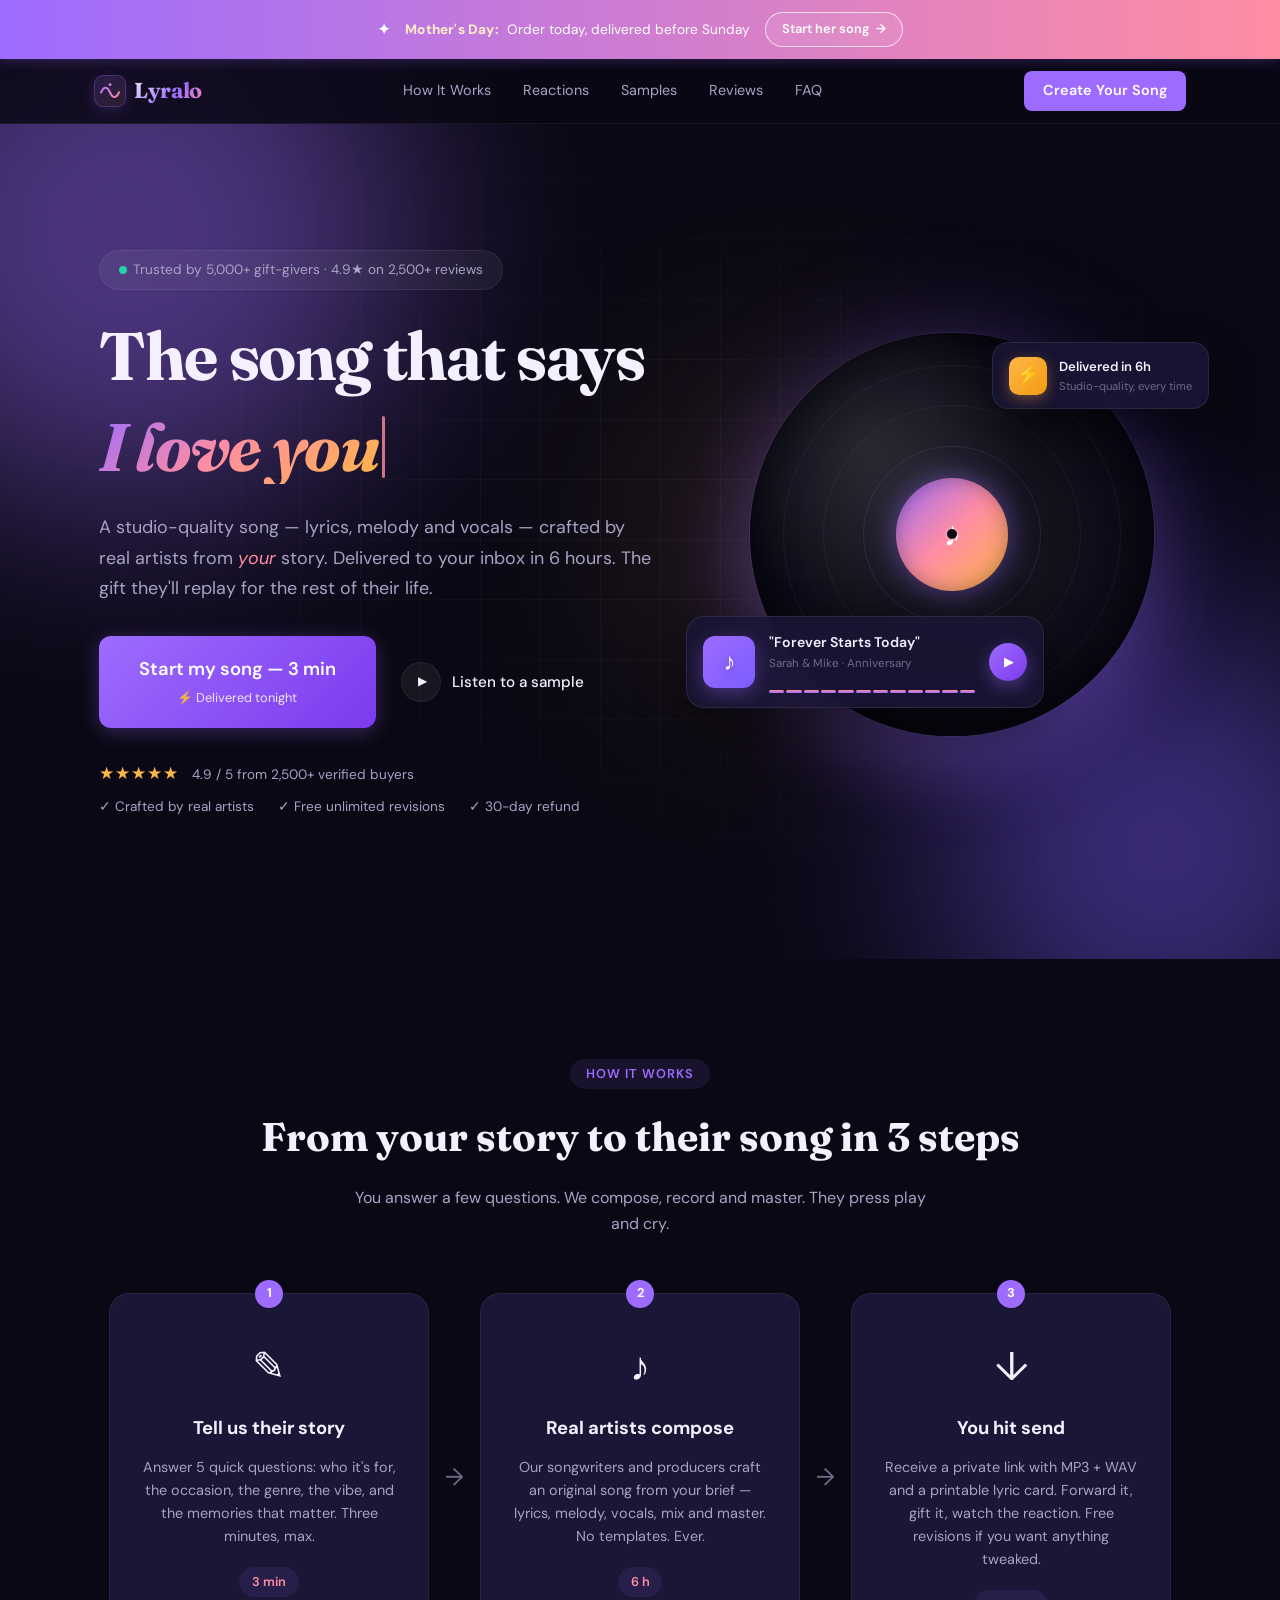
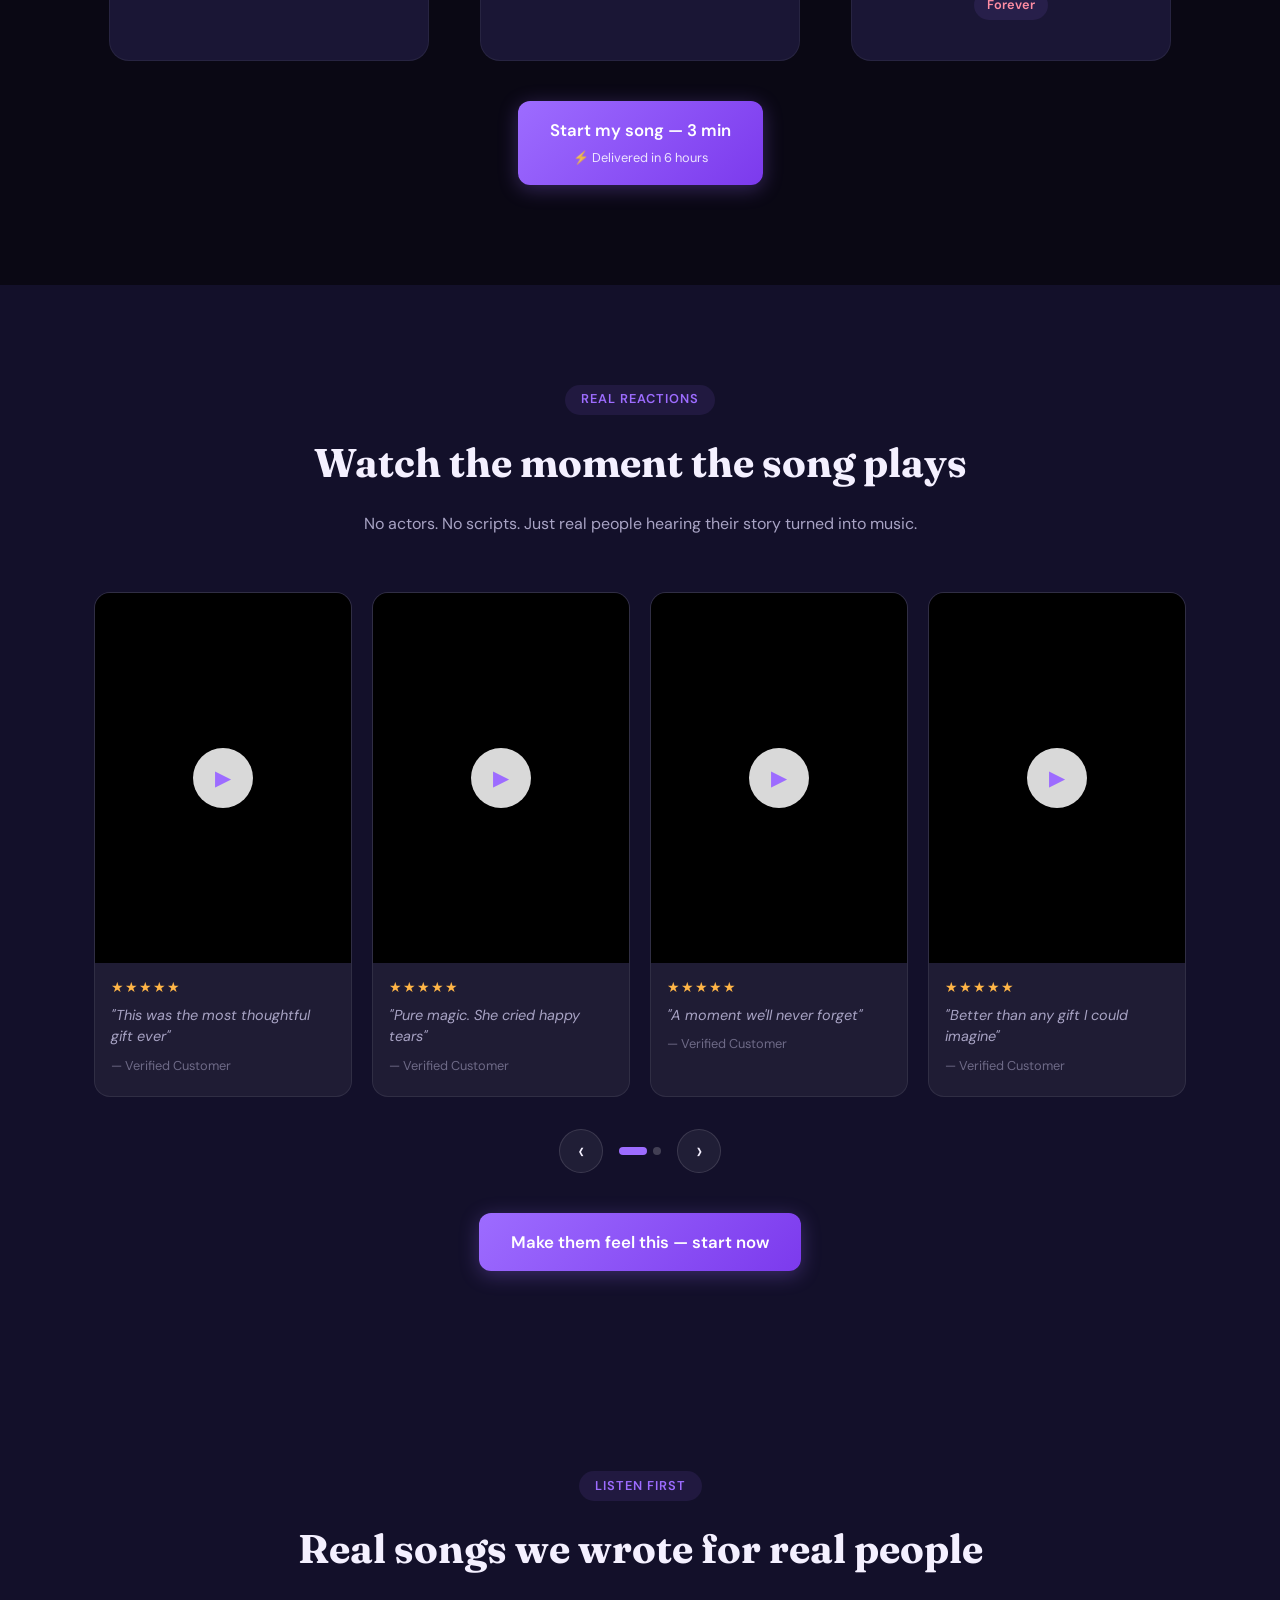
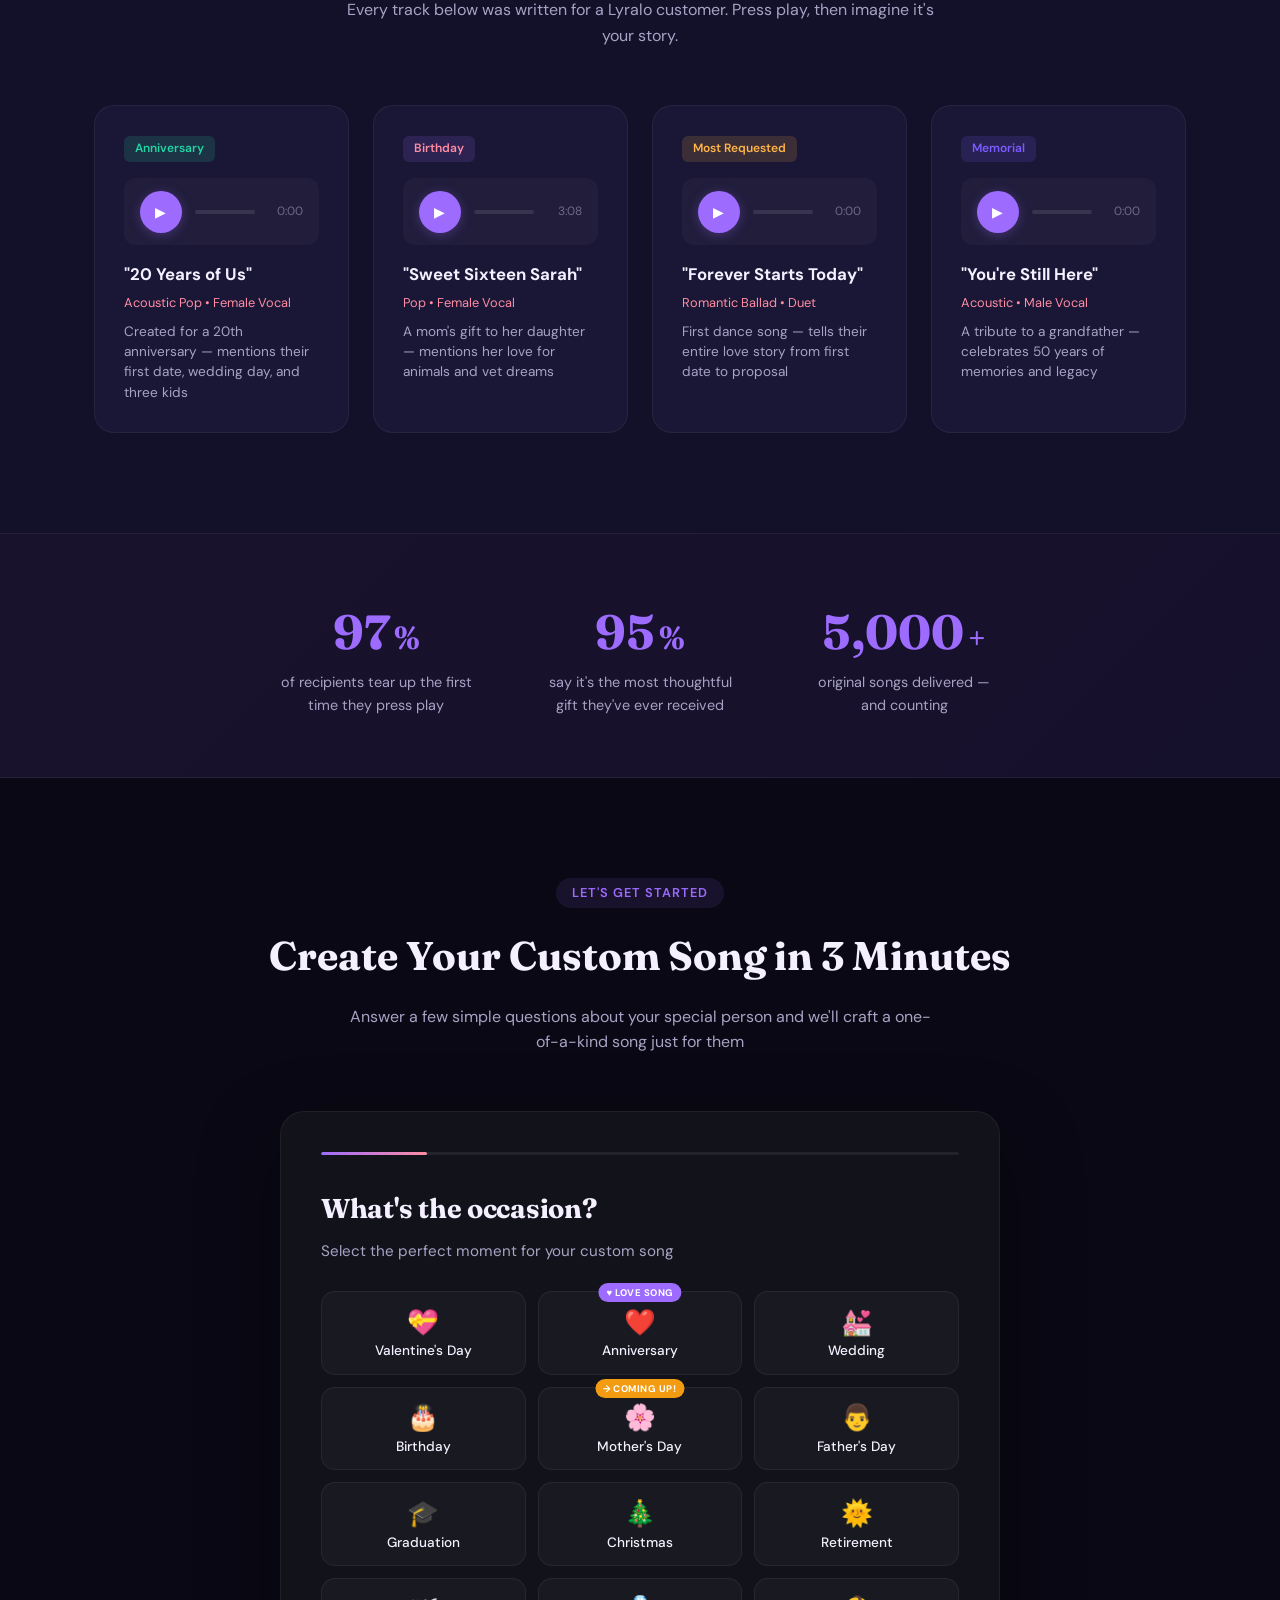
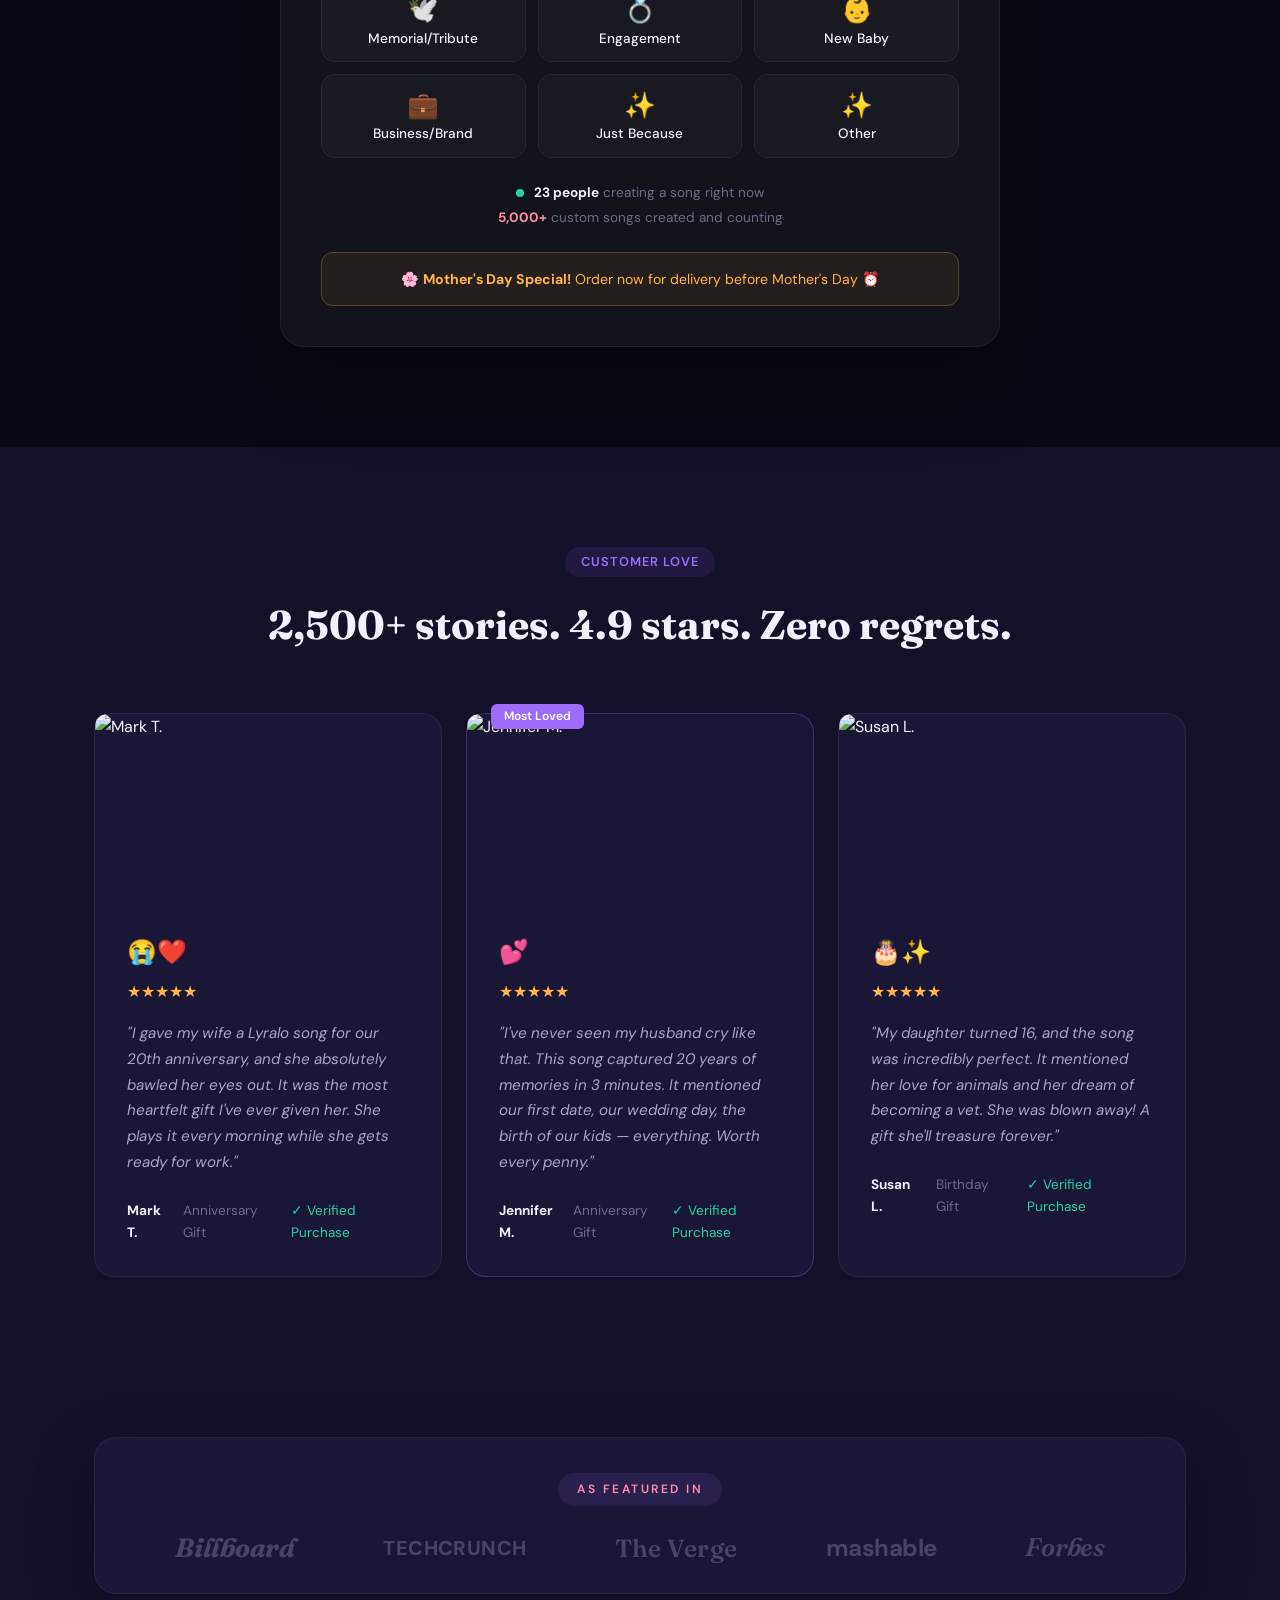
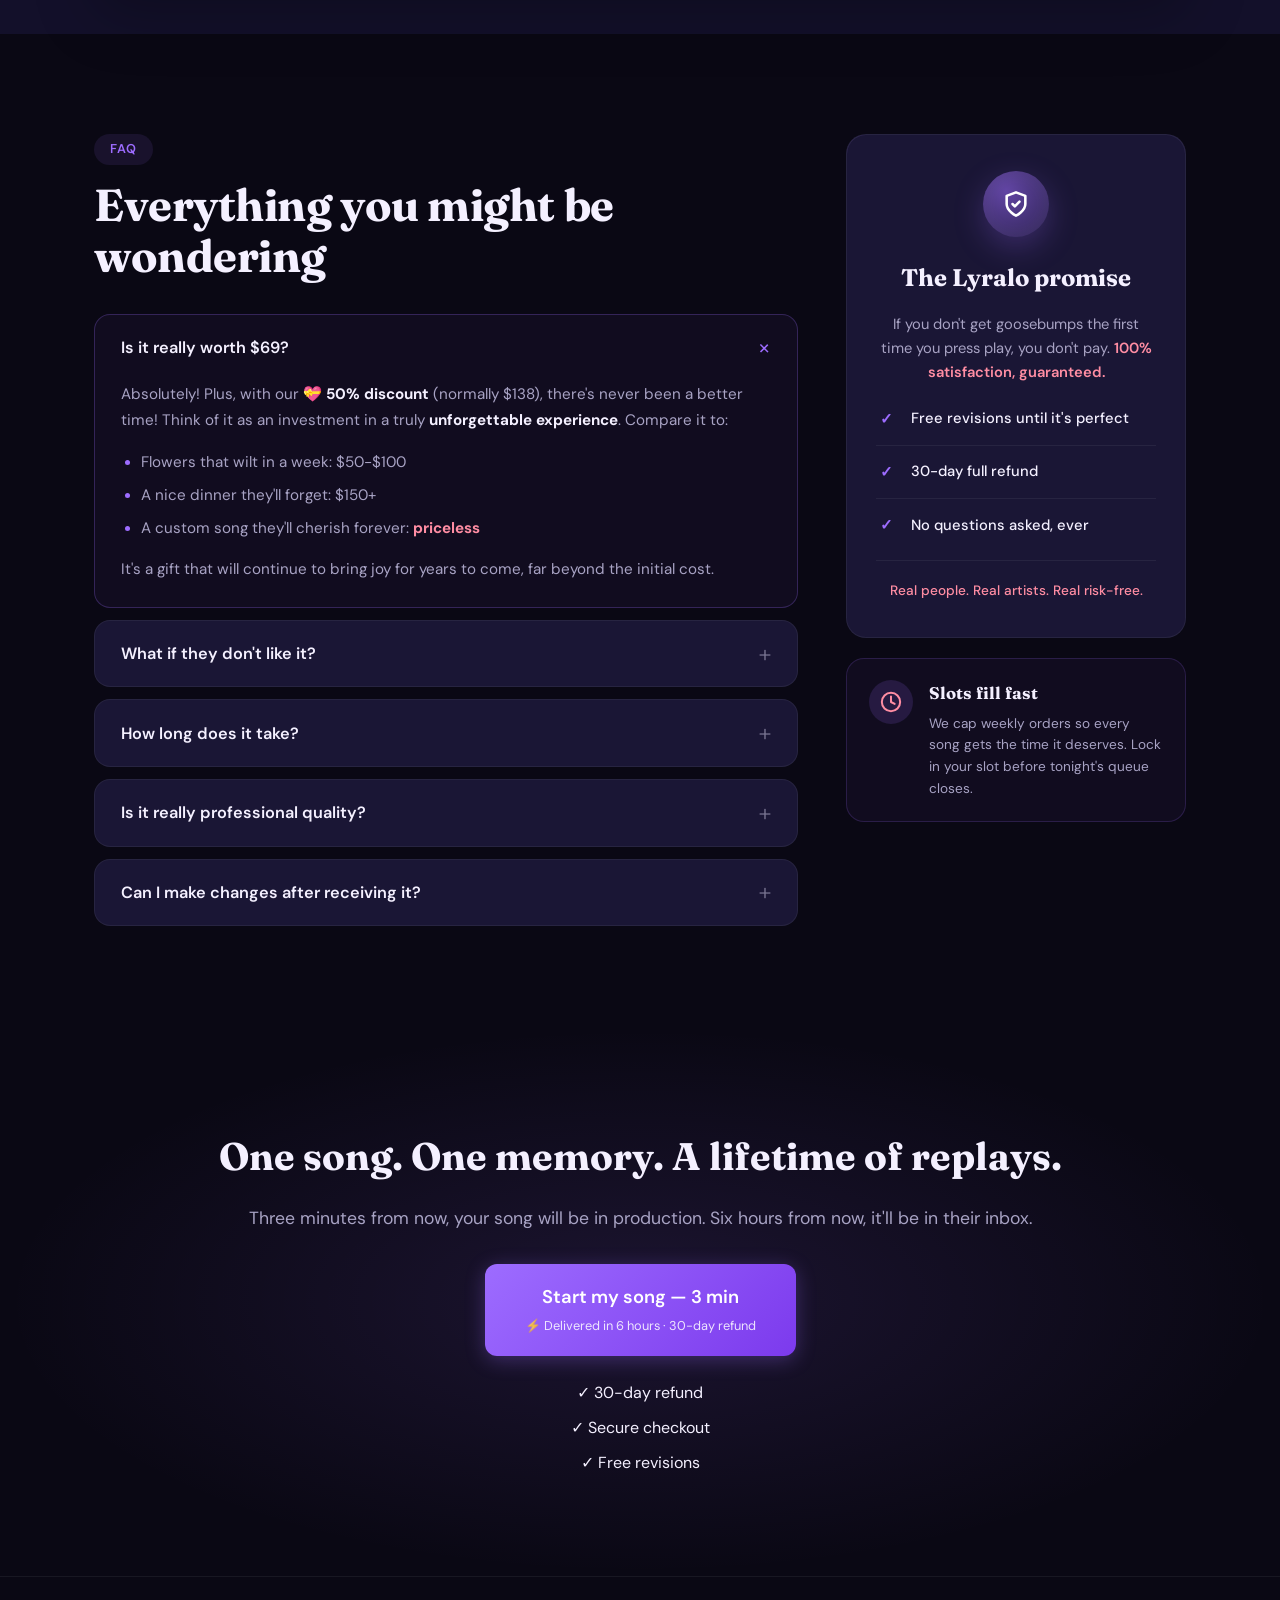
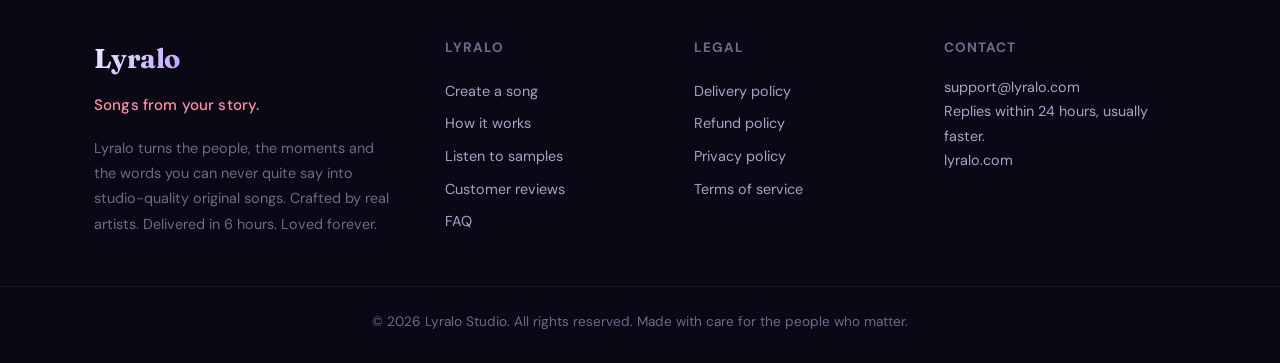
==== commit 27176d0c: "Real Lyralo rebrand: new palette, type, wordmark and conversion copy Visual identity (was hot-pink "" ====
--- a/index.html
+++ b/index.html
@@ -7,26 +7,40 @@
     <meta name="description" content="Create a personalized AI-generated song for your loved one. Perfect for birthdays, anniversaries, Valentine's Day & more. Ready in 6 hours.">
     <link rel="stylesheet" href="style.css">
     <link rel="preconnect" href="https://fonts.googleapis.com">
-    <link href="https://fonts.googleapis.com/css2?family=Playfair+Display:wght@400;600;700;800&family=DM+Sans:wght@300;400;500;600;700&display=swap" rel="stylesheet">
+    <link href="https://fonts.googleapis.com/css2?family=Fraunces:opsz,wght@9..144,400;9..144,600;9..144,700;9..144,800&family=DM+Sans:wght@300;400;500;600;700&display=swap" rel="stylesheet">
 </head>
 <body>
 
 <!-- ============ ANNOUNCEMENT BAR ============ -->
 <div class="announcement-bar">
     <div class="announcement-inner">
-        <span class="ab-emoji">🌸</span>
+        <span class="ab-emoji">✦</span>
         <span class="ab-text">
-            <span class="ab-label">Mother's Day Special:</span>
-            Give Mom a song she'll treasure forever
+            <span class="ab-label">Mother's Day:</span>
+            Order today, delivered before Sunday
         </span>
-        <a href="/quiz.html" class="ab-cta">Start Creating <span aria-hidden="true">→</span></a>
+        <a href="/quiz.html" class="ab-cta">Start her song <span aria-hidden="true">→</span></a>
     </div>
 </div>
 
 <!-- ============ NAVBAR ============ -->
 <nav class="navbar" id="navbar">
     <div class="nav-container">
-        <a href="#" class="logo">🎵 Lyralo</a>
+        <a href="#" class="logo" aria-label="Lyralo home">
+            <span class="logo-mark" aria-hidden="true">
+                <svg width="22" height="22" viewBox="0 0 32 32" fill="none">
+                    <defs>
+                        <linearGradient id="lyraGrad" x1="0" y1="0" x2="32" y2="32" gradientUnits="userSpaceOnUse">
+                            <stop offset="0%" stop-color="#9d6cff"/>
+                            <stop offset="100%" stop-color="#ff8da3"/>
+                        </linearGradient>
+                    </defs>
+                    <path d="M3 18c4-9 9-9 13 0s9 9 13 0" stroke="url(#lyraGrad)" stroke-width="3.2" stroke-linecap="round" fill="none"/>
+                    <circle cx="16" cy="6.5" r="2.2" fill="url(#lyraGrad)"/>
+                </svg>
+            </span>
+            <span class="logo-word">Lyralo</span>
+        </a>
         <div class="nav-links">
             <a href="#how-it-works">How It Works</a>
             <a href="#reactions">Reactions</a>
@@ -53,33 +67,33 @@
         <div class="hero-left">
             <div class="hero-badge fade-in">
                 <span class="pulse-dot"></span>
-                5,000+ custom songs delivered · 4.9★ rated
+                Trusted by 5,000+ gift-givers · 4.9★ on 2,500+ reviews
             </div>
             <h1 class="hero-title fade-in">
-                Make a song about
+                The song that says
                 <span class="rotator" aria-live="polite">
-                    <span class="rotator-word">a healing heart</span>
+                    <span class="rotator-word">what you can't</span>
                 </span>
             </h1>
             <p class="hero-subtitle fade-in">
-                A 100% original song — lyrics, melody and vocals crafted by real artists and inspired by <em>your</em> story. Delivered in just 6 hours. It's more than a gift, it's a memory they'll replay forever.
+                A studio-quality song — lyrics, melody and vocals — crafted by real artists from <em>your</em> story. Delivered to your inbox in 6 hours. The gift they'll replay for the rest of their life.
             </p>
             <div class="hero-cta-row fade-in">
                 <a href="/quiz.html" class="btn btn-primary btn-lg">
-                    Create Your Song
-                    <span class="btn-sub">⚡ Ready in 6 hours</span>
+                    Start my song — 3 min
+                    <span class="btn-sub">⚡ Delivered tonight</span>
                 </a>
                 <a href="#samples" class="hero-listen">
                     <span class="hero-listen-icon">▶</span>
-                    <span>Listen to samples</span>
+                    <span>Listen to a sample</span>
                 </a>
             </div>
             <div class="hero-trust fade-in">
-                <div class="hero-stars">★★★★★ <span>4.9/5 from 2,500+ happy customers</span></div>
+                <div class="hero-stars">★★★★★ <span>4.9 / 5 from 2,500+ verified buyers</span></div>
                 <div class="hero-trust-items">
-                    <span>✓ 100% Satisfaction</span>
-                    <span>✓ Free Revisions</span>
-                    <span>✓ 6-Hour Delivery</span>
+                    <span>✓ Crafted by real artists</span>
+                    <span>✓ Free unlimited revisions</span>
+                    <span>✓ 30-day refund</span>
                 </div>
             </div>
         </div>
@@ -97,7 +111,7 @@
 
                 <div class="np-card">
                     <div class="np-art">
-                        <div class="np-art-inner">❤</div>
+                        <div class="np-art-inner">♪</div>
                     </div>
                     <div class="np-info">
                         <div class="np-title">"Forever Starts Today"</div>
@@ -112,8 +126,8 @@
                 <div class="badge-card">
                     <div class="bc-icon">⚡</div>
                     <div>
-                        <div class="bc-title">Ready in 6h</div>
-                        <div class="bc-meta">Crafted by real artists</div>
+                        <div class="bc-title">Delivered in 6h</div>
+                        <div class="bc-meta">Studio-quality, every time</div>
                     </div>
                 </div>
 
@@ -129,37 +143,37 @@
 <section class="section" id="how-it-works">
     <div class="container">
         <div class="section-header">
-            <span class="section-label">Simple Process</span>
-            <h2>Creating Your Lyralo is Easy</h2>
-            <p>In just 3 simple steps, transform your love story into a beautiful, one-of-a-kind song</p>
+            <span class="section-label">How it works</span>
+            <h2>From your story to their song in 3 steps</h2>
+            <p>You answer a few questions. We compose, record and master. They press play and cry.</p>
         </div>
         <div class="steps-grid">
             <div class="step-card scroll-reveal">
                 <div class="step-number">1</div>
-                <div class="step-icon">📝</div>
-                <h3>Share Your Story</h3>
-                <p>Tell us about your loved one, special memories, and what makes your relationship unique. The more details, the more personal your song!</p>
-                <div class="step-time">~3 minutes</div>
+                <div class="step-icon">✎</div>
+                <h3>Tell us their story</h3>
+                <p>Answer 5 quick questions: who it's for, the occasion, the genre, the vibe, and the memories that matter. Three minutes, max.</p>
+                <div class="step-time">3 min</div>
             </div>
             <div class="step-connector">→</div>
             <div class="step-card scroll-reveal" style="animation-delay: 0.15s">
                 <div class="step-number">2</div>
-                <div class="step-icon">🎵</div>
-                <h3>We Create Magic</h3>
-                <p>We compose a completely original song based on your input — lyrics, melody, and professional production all tailored to your story.</p>
-                <div class="step-time">6 hours</div>
+                <div class="step-icon">♪</div>
+                <h3>Real artists compose</h3>
+                <p>Our songwriters and producers craft an original song from your brief — lyrics, melody, vocals, mix and master. No templates. Ever.</p>
+                <div class="step-time">6 h</div>
             </div>
             <div class="step-connector">→</div>
             <div class="step-card scroll-reveal" style="animation-delay: 0.3s">
                 <div class="step-number">3</div>
-                <div class="step-icon">🎁</div>
-                <h3>Gift & Cherish</h3>
-                <p>Download your high-quality audio file and share the most meaningful gift they've ever received. Watch the happy tears flow!</p>
-                <div class="step-time">Forever ❤️</div>
+                <div class="step-icon">↓</div>
+                <h3>You hit send</h3>
+                <p>Receive a private link with MP3 + WAV and a printable lyric card. Forward it, gift it, watch the reaction. Free revisions if you want anything tweaked.</p>
+                <div class="step-time">Forever</div>
             </div>
         </div>
         <div class="text-center mt-4">
-            <a href="/quiz.html" class="btn btn-primary">Start Creating Your Song <span class="btn-sub">⚡ Ready in just 6 hours</span></a>
+            <a href="/quiz.html" class="btn btn-primary">Start my song — 3 min <span class="btn-sub">⚡ Delivered in 6 hours</span></a>
         </div>
     </div>
 </section>
@@ -168,9 +182,9 @@
 <section class="section section-dark" id="reactions">
     <div class="container">
         <div class="section-header">
-            <span class="section-label">Real Reactions</span>
-            <h2>Watch The Moment They Hear Their Song</h2>
-            <p>These are real reactions from real customers. No scripts. Just pure emotion.</p>
+            <span class="section-label">Real reactions</span>
+            <h2>Watch the moment the song plays</h2>
+            <p>No actors. No scripts. Just real people hearing their story turned into music.</p>
         </div>
         <div class="video-slider-container">
             <div class="video-slider" id="videoSlider">
@@ -250,7 +264,7 @@
             </div>
         </div>
         <div class="text-center mt-4">
-            <a href="/quiz.html" class="btn btn-primary">Create Your Song</a>
+            <a href="/quiz.html" class="btn btn-primary">Make them feel this — start now</a>
         </div>
     </div>
 </section>
@@ -259,9 +273,9 @@
 <section class="section section-dark" id="samples">
     <div class="container">
         <div class="section-header">
-            <span class="section-label">Hear The Magic</span>
-            <h2>Listen to Real Lyralo Songs</h2>
-            <p>These are actual songs we've created for our customers. Press play and experience the emotion.</p>
+            <span class="section-label">Listen first</span>
+            <h2>Real songs we wrote for real people</h2>
+            <p>Every track below was written for a Lyralo customer. Press play, then imagine it's your story.</p>
         </div>
         <div class="samples-grid">
             <div class="sample-card scroll-reveal">
@@ -338,17 +352,17 @@
         <div class="stat-item scroll-reveal">
             <div class="stat-number" data-count="97">0</div>
             <div class="stat-suffix">%</div>
-            <p>of customers say their song brought tears of joy</p>
+            <p>of recipients tear up the first time they press play</p>
         </div>
         <div class="stat-item scroll-reveal" style="animation-delay: 0.1s">
             <div class="stat-number" data-count="95">0</div>
             <div class="stat-suffix">%</div>
-            <p>of recipients say it's their favorite gift ever</p>
+            <p>say it's the most thoughtful gift they've ever received</p>
         </div>
         <div class="stat-item scroll-reveal" style="animation-delay: 0.2s">
             <div class="stat-number" data-count="5000">0</div>
             <div class="stat-suffix">+</div>
-            <p>songs created and counting</p>
+            <p>original songs delivered — and counting</p>
         </div>
     </div>
 </section>
@@ -824,8 +838,8 @@
 <section class="section section-dark" id="reviews">
     <div class="container">
         <div class="section-header">
-            <span class="section-label">Happy Customers</span>
-            <h2>What Our Customers Are Saying</h2>
+            <span class="section-label">Customer love</span>
+            <h2>2,500+ stories. 4.9 stars. Zero regrets.</h2>
         </div>
         <div class="reviews-grid">
             <div class="review-card scroll-reveal">
@@ -894,8 +908,8 @@
         <div class="faq-layout">
             <div class="faq-main">
                 <div class="faq-header">
-                    <span class="section-label">Common Questions</span>
-                    <h2>Addressing Your Concerns</h2>
+                    <span class="section-label">FAQ</span>
+                    <h2>Everything you might be wondering</h2>
                 </div>
                 <div class="faq-list">
                     <div class="faq-item open">
@@ -960,14 +974,14 @@
                             <path d="m9 12 2 2 4-4"/>
                         </svg>
                     </div>
-                    <h3>Our Love It Guarantee</h3>
-                    <p>We're so confident that you and your loved one will adore your Lyralo song that we offer a <strong class="accent-text">100% satisfaction guarantee</strong>.</p>
+                    <h3>The Lyralo promise</h3>
+                    <p>If you don't get goosebumps the first time you press play, you don't pay. <strong class="accent-text">100% satisfaction, guaranteed.</strong></p>
                     <ul class="guarantee-list">
-                        <li><span class="check">✓</span> Free revisions until you're happy</li>
-                        <li><span class="check">✓</span> Full refund within 30 days</li>
-                        <li><span class="check">✓</span> No questions asked</li>
+                        <li><span class="check">✓</span> Free revisions until it's perfect</li>
+                        <li><span class="check">✓</span> 30-day full refund</li>
+                        <li><span class="check">✓</span> No questions asked, ever</li>
                     </ul>
-                    <p class="guarantee-footnote">Your happiness is our priority. Zero risk to you.</p>
+                    <p class="guarantee-footnote">Real people. Real artists. Real risk-free.</p>
                 </div>
 
                 <div class="capacity-card">
@@ -978,8 +992,8 @@
                         </svg>
                     </div>
                     <div class="capacity-body">
-                        <h4>Limited Capacity</h4>
-                        <p>Due to high demand, we can only create a limited number of custom songs each week. Start your song today to secure your spot!</p>
+                        <h4>Slots fill fast</h4>
+                        <p>We cap weekly orders so every song gets the time it deserves. Lock in your slot before tonight's queue closes.</p>
                     </div>
                 </div>
             </aside>
@@ -990,16 +1004,16 @@
 <!-- ============ FINAL CTA ============ -->
 <section class="final-cta">
     <div class="container text-center">
-        <h2>Ready to Give the Gift of a Lifetime?</h2>
-        <p>Don't settle for ordinary gifts. Give the gift of emotion, the gift of memory, the gift of <em>Lyralo</em>.</p>
+        <h2>One song. One memory. A lifetime of replays.</h2>
+        <p>Three minutes from now, your song will be in production. Six hours from now, it'll be in their inbox.</p>
         <a href="/quiz.html" class="btn btn-primary btn-lg">
-            Create Your Personalized Song Now
-            <span class="btn-sub">⚡ Ready in just 6 hours</span>
+            Start my song — 3 min
+            <span class="btn-sub">⚡ Delivered in 6 hours · 30-day refund</span>
         </a>
         <div class="hero-trust" style="margin-top: 1.5rem;">
-            <div class="trust-item">✅ 100% Satisfaction Guarantee</div>
-            <div class="trust-item">🔒 Secure Checkout</div>
-            <div class="trust-item">🔄 Free Revisions</div>
+            <div class="trust-item">✓ 30-day refund</div>
+            <div class="trust-item">✓ Secure checkout</div>
+            <div class="trust-item">✓ Free revisions</div>
         </div>
     </div>
 </section>
@@ -1009,31 +1023,33 @@
     <div class="container footer-grid">
         <div class="footer-brand">
             <h3 class="footer-brand-title">Lyralo</h3>
-            <p class="footer-brand-tagline">Music Made with Love</p>
-            <p class="footer-brand-desc">We create personalized generated songs that capture your most precious memories and moments. The perfect gift for birthdays, weddings, anniversaries, and every special occasion.</p>
+            <p class="footer-brand-tagline">Songs from your story.</p>
+            <p class="footer-brand-desc">Lyralo turns the people, the moments and the words you can never quite say into studio-quality original songs. Crafted by real artists. Delivered in 6 hours. Loved forever.</p>
         </div>
         <div class="footer-links">
-            <h4>Quick Links</h4>
-            <a href="/quiz.html">Create a Song</a>
-            <a href="#how-it-works">How It Works</a>
-            <a href="#reviews">Reviews</a>
+            <h4>Lyralo</h4>
+            <a href="/quiz.html">Create a song</a>
+            <a href="#how-it-works">How it works</a>
+            <a href="#samples">Listen to samples</a>
+            <a href="#reviews">Customer reviews</a>
             <a href="#faq">FAQ</a>
         </div>
         <div class="footer-links">
-            <h4>Policies</h4>
-            <a href="#" onclick="openPolicy('shipping');return false;">Shipping Policy</a>
-            <a href="#" onclick="openPolicy('refund');return false;">Refund Policy</a>
-            <a href="#" onclick="openPolicy('privacy');return false;">Privacy Policy</a>
-            <a href="#" onclick="openPolicy('terms');return false;">Terms of Service</a>
+            <h4>Legal</h4>
+            <a href="#" onclick="openPolicy('shipping');return false;">Delivery policy</a>
+            <a href="#" onclick="openPolicy('refund');return false;">Refund policy</a>
+            <a href="#" onclick="openPolicy('privacy');return false;">Privacy policy</a>
+            <a href="#" onclick="openPolicy('terms');return false;">Terms of service</a>
         </div>
         <div class="footer-contact">
-            <h4>Contact Us</h4>
-            <p>Email: support@lyralo.com</p>
-            <p>Response time: Within 24 hours</p>
+            <h4>Contact</h4>
+            <p>support@lyralo.com</p>
+            <p>Replies within 24 hours, usually faster.</p>
+            <p>lyralo.com</p>
         </div>
     </div>
     <div class="footer-bottom">
-        <p>© 2026 Lyralo — Your Story, Their Song</p>
+        <p>© 2026 Lyralo Studio. All rights reserved. Made with care for the people who matter.</p>
     </div>
 </footer>
 
@@ -1044,7 +1060,7 @@
 .pol-ov{display:none;position:fixed;inset:0;background:rgba(0,0,0,.55);z-index:9998;align-items:flex-end;justify-content:center}
 .pol-ov.open{display:flex}
 .pol-sh{background:#fff;border-radius:20px 20px 0 0;width:100%;max-width:680px;max-height:80vh;overflow-y:auto;padding:28px 24px 36px;box-shadow:0 -6px 40px rgba(0,0,0,.2);position:relative}
-.pol-sh h2{font-size:1.3rem;font-weight:700;margin-bottom:16px;color:#1a1a2e}
+.pol-sh h2{font-size:1.3rem;font-weight:700;margin-bottom:16px;color:#0a0814}
 .pol-sh p,.pol-sh li{font-size:.95rem;line-height:1.7;color:#444;margin-bottom:10px}
 .pol-sh ul{padding-left:18px}
 .pol-x{position:absolute;top:16px;right:18px;background:none;border:none;font-size:1.5rem;cursor:pointer;color:#888}
--- a/style.css
+++ b/style.css
@@ -6,26 +6,26 @@
 *, *::before, *::after { margin: 0; padding: 0; box-sizing: border-box; }
 
 :root {
-    --bg-primary: #0a0a0f;
-    --bg-secondary: #111118;
-    --bg-card: #16161f;
-    --bg-card-hover: #1c1c28;
-    --text-primary: #f0f0f5;
-    --text-secondary: #9898a8;
-    --text-muted: #6a6a7a;
-    --accent: #e84393;
-    --accent-glow: rgba(232, 67, 147, 0.3);
-    --accent-2: #fd79a8;
-    --gold: #f9ca24;
-    --green: #00b894;
-    --purple: #a29bfe;
-    --blue: #74b9ff;
+    --bg-primary: #0a0814;
+    --bg-secondary: #13102a;
+    --bg-card: #1a1635;
+    --bg-card-hover: #221d40;
+    --text-primary: #f4f0ff;
+    --text-secondary: #a8a3c4;
+    --text-muted: #6e6a87;
+    --accent: #9d6cff;
+    --accent-glow: rgba(157, 108, 255, 0.3);
+    --accent-2: #ff8da3;
+    --gold: #ffb547;
+    --green: #22d3a3;
+    --purple: #7c5cff;
+    --blue: #5eead4;
     --border: rgba(255, 255, 255, 0.06);
     --radius: 12px;
     --radius-lg: 20px;
     --shadow: 0 4px 30px rgba(0, 0, 0, 0.4);
     --transition: 0.3s cubic-bezier(0.4, 0, 0.2, 1);
-    --font-display: 'Playfair Display', Georgia, serif;
+    --font-display: 'Fraunces', 'Playfair Display', Georgia, serif;
     --font-body: 'DM Sans', -apple-system, sans-serif;
     --container: 1140px;
 }
@@ -90,7 +90,7 @@
 }
 
 .btn-primary {
-    background: linear-gradient(135deg, var(--accent), #d63384);
+    background: linear-gradient(135deg, var(--accent), #7c3aed);
     color: white;
     box-shadow: 0 4px 20px var(--accent-glow);
 }
@@ -112,13 +112,13 @@
 
 /* === ANNOUNCEMENT BAR === */
 .announcement-bar {
-    background: linear-gradient(90deg, #e84393 0%, #fd79a8 50%, #e84393 100%);
+    background: linear-gradient(90deg, #9d6cff 0%, #ff8da3 50%, #9d6cff 100%);
     background-size: 200% 100%;
     color: #ffffff;
     font-size: 0.85rem;
     position: relative;
     z-index: 1001;
-    box-shadow: 0 2px 12px rgba(232, 67, 147, 0.25);
+    box-shadow: 0 2px 12px rgba(157, 108, 255, 0.25);
     animation: abShimmer 14s linear infinite;
 }
 @keyframes abShimmer {
@@ -138,7 +138,7 @@
 .ab-emoji { font-size: 1.05rem; line-height: 1; }
 .ab-text { color: #ffffff; }
 .ab-label {
-    color: #fff3c4;
+    color: #ffeec7;
     font-weight: 700;
     margin-right: 0.35rem;
     letter-spacing: 0.2px;
@@ -170,7 +170,7 @@
 .navbar {
     position: fixed; top: 0; left: 0; right: 0;
     z-index: 1000;
-    background: rgba(10, 10, 15, 0.85);
+    background: rgba(10, 8, 20, 0.85);
     backdrop-filter: blur(20px);
     border-bottom: 1px solid var(--border);
     transition: var(--transition);
@@ -185,9 +185,31 @@
     height: 64px;
 }
 .logo {
+    display: inline-flex;
+    align-items: center;
+    gap: 8px;
     font-family: var(--font-display);
-    font-size: 1.4rem;
-    font-weight: 700;
+    font-size: 1.35rem;
+    font-weight: 700;
+    letter-spacing: -0.015em;
+    color: var(--text-primary);
+}
+.logo-mark {
+    display: inline-grid;
+    place-items: center;
+    width: 32px; height: 32px;
+    background: linear-gradient(135deg, rgba(157, 108, 255, 0.18), rgba(255, 141, 163, 0.12));
+    border: 1px solid rgba(157, 108, 255, 0.28);
+    border-radius: 9px;
+    box-shadow: 0 4px 14px rgba(157, 108, 255, 0.18);
+    transition: transform 0.3s var(--transition);
+}
+.logo:hover .logo-mark { transform: rotate(-6deg) scale(1.04); }
+.logo-word {
+    background: linear-gradient(135deg, var(--text-primary) 0%, var(--accent) 60%, var(--accent-2) 100%);
+    -webkit-background-clip: text;
+    background-clip: text;
+    -webkit-text-fill-color: transparent;
 }
 .nav-links { display: flex; gap: 2rem; }
 .nav-links a { font-size: 0.9rem; color: var(--text-secondary); transition: var(--transition); }
@@ -201,7 +223,7 @@
     font-weight: 600;
     transition: var(--transition);
 }
-.nav-cta:hover { background: #d63384; }
+.nav-cta:hover { background: #7c3aed; }
 
 .mobile-toggle { display: none; flex-direction: column; gap: 5px; }
 .mobile-toggle span { width: 22px; height: 2px; background: var(--text-primary); transition: var(--transition); }
@@ -424,11 +446,11 @@
     inset: 6% 6% 6% 6%;
     border-radius: 50%;
     background: radial-gradient(circle at 30% 30%, rgba(255,255,255,0.1) 0%, transparent 40%),
-                radial-gradient(circle at center, #1a1a24 0%, #0a0a0f 70%);
+                radial-gradient(circle at center, #1a1a24 0%, #0a0814 70%);
     box-shadow:
         0 0 0 1px rgba(255,255,255,0.06),
-        0 30px 80px rgba(232, 67, 147, 0.28),
-        0 0 120px rgba(162, 155, 254, 0.18),
+        0 30px 80px rgba(157, 108, 255, 0.28),
+        0 0 120px rgba(124, 92, 255, 0.18),
         inset 0 0 40px rgba(0,0,0,0.6);
     animation: vinylSpin 18s linear infinite;
 }
@@ -456,13 +478,13 @@
     justify-content: center;
     font-size: 2.2rem;
     color: white;
-    box-shadow: 0 0 30px rgba(232,67,147,0.5), inset 0 0 20px rgba(0,0,0,0.3);
+    box-shadow: 0 0 30px rgba(157, 108, 255,0.5), inset 0 0 20px rgba(0,0,0,0.3);
 }
 .vinyl-label::after {
     content: '';
     position: absolute;
     width: 10px; height: 10px;
-    background: #0a0a0f;
+    background: #0a0814;
     border-radius: 50%;
     box-shadow: 0 0 0 2px rgba(255,255,255,0.15);
 }
@@ -476,7 +498,7 @@
     left: -8%;
     bottom: 12%;
     width: 78%;
-    background: rgba(22, 22, 31, 0.85);
+    background: rgba(26, 22, 53, 0.85);
     backdrop-filter: blur(20px);
     -webkit-backdrop-filter: blur(20px);
     border: 1px solid rgba(255,255,255,0.08);
@@ -497,7 +519,7 @@
     display: flex;
     align-items: center;
     justify-content: center;
-    box-shadow: 0 6px 18px rgba(232,67,147,0.35);
+    box-shadow: 0 6px 18px rgba(157, 108, 255,0.35);
 }
 .np-art-inner {
     color: white;
@@ -556,14 +578,14 @@
     flex: 0 0 38px;
     width: 38px; height: 38px;
     border-radius: 50%;
-    background: linear-gradient(135deg, var(--accent), #d63384);
+    background: linear-gradient(135deg, var(--accent), #7c3aed);
     color: white;
     font-size: 0.8rem;
     padding-left: 3px;
     display: flex;
     align-items: center;
     justify-content: center;
-    box-shadow: 0 6px 18px rgba(232,67,147,0.4);
+    box-shadow: 0 6px 18px rgba(157, 108, 255,0.4);
     transition: var(--transition);
 }
 .np-play:hover { transform: scale(1.08); }
@@ -573,7 +595,7 @@
     position: absolute;
     top: 8%;
     right: -6%;
-    background: rgba(22, 22, 31, 0.85);
+    background: rgba(26, 22, 53, 0.85);
     backdrop-filter: blur(20px);
     -webkit-backdrop-filter: blur(20px);
     border: 1px solid rgba(255,255,255,0.08);
@@ -594,7 +616,7 @@
     align-items: center;
     justify-content: center;
     font-size: 1.2rem;
-    box-shadow: 0 4px 14px rgba(249,202,36,0.35);
+    box-shadow: 0 4px 14px rgba(255, 181, 71,0.35);
 }
 .bc-title { font-size: 0.82rem; font-weight: 600; color: var(--text-primary); }
 .bc-meta { font-size: 0.7rem; color: var(--text-muted); margin-top: 1px; }
@@ -610,7 +632,7 @@
     font-size: 1.8rem;
     color: var(--accent-2);
     opacity: 0;
-    filter: drop-shadow(0 0 10px rgba(232,67,147,0.6));
+    filter: drop-shadow(0 0 10px rgba(157, 108, 255,0.6));
     animation: noteFloat 5s ease-in-out infinite;
 }
 .note-1 { top: 2%; left: 12%; animation-delay: 0s; }
@@ -636,7 +658,7 @@
 }
 .section-label {
     display: inline-block;
-    background: rgba(232, 67, 147, 0.1);
+    background: rgba(157, 108, 255, 0.1);
     color: var(--accent);
     padding: 0.3rem 1rem;
     border-radius: 50px;
@@ -677,7 +699,7 @@
 }
 .step-card:hover {
     transform: translateY(-4px);
-    border-color: rgba(232, 67, 147, 0.2);
+    border-color: rgba(157, 108, 255, 0.2);
     box-shadow: 0 10px 40px rgba(0,0,0,0.3);
 }
 .step-number {
@@ -698,7 +720,7 @@
 .step-time {
     margin-top: 1.2rem;
     display: inline-block;
-    background: rgba(232, 67, 147, 0.1);
+    background: rgba(157, 108, 255, 0.1);
     color: var(--accent-2);
     padding: 0.3rem 0.8rem;
     border-radius: 50px;
@@ -876,12 +898,12 @@
     transition: var(--transition);
 }
 .sample-card:hover {
-    border-color: rgba(232, 67, 147, 0.2);
+    border-color: rgba(157, 108, 255, 0.2);
     transform: translateY(-3px);
 }
 .sample-badge {
     display: inline-block;
-    background: rgba(0, 184, 148, 0.15);
+    background: rgba(34, 211, 163, 0.15);
     color: var(--green);
     padding: 0.2rem 0.7rem;
     border-radius: 6px;
@@ -889,9 +911,9 @@
     font-weight: 600;
     margin-bottom: 1rem;
 }
-.sample-badge-pink { background: rgba(232, 67, 147, 0.15); color: var(--accent-2); }
-.sample-badge-gold { background: rgba(249, 202, 36, 0.15); color: var(--gold); }
-.sample-badge-purple { background: rgba(162, 155, 254, 0.15); color: var(--purple); }
+.sample-badge-pink { background: rgba(157, 108, 255, 0.15); color: var(--accent-2); }
+.sample-badge-gold { background: rgba(255, 181, 71, 0.15); color: var(--gold); }
+.sample-badge-purple { background: rgba(124, 92, 255, 0.15); color: var(--purple); }
 
 /* Audio Player */
 .sample-player {
@@ -947,7 +969,7 @@
 
 /* === STATS BAR === */
 .stats-bar {
-    background: linear-gradient(135deg, rgba(232,67,147,0.1), rgba(162,155,254,0.1));
+    background: linear-gradient(135deg, rgba(157, 108, 255,0.1), rgba(124, 92, 255,0.1));
     border-top: 1px solid var(--border);
     border-bottom: 1px solid var(--border);
     padding: 60px 0;
@@ -1011,7 +1033,7 @@
 
 .quiz-final-label {
     display: inline-block;
-    background: rgba(232, 67, 147, 0.15);
+    background: rgba(157, 108, 255, 0.15);
     color: var(--accent-2);
     padding: 0.35rem 1rem;
     border-radius: 50px;
@@ -1062,13 +1084,13 @@
 .occasion-btn .occ-icon { font-size: 1.6rem; line-height: 1; }
 .occasion-btn .occ-label { color: var(--text-primary); font-weight: 500; }
 .occasion-btn:hover {
-    border-color: rgba(232, 67, 147, 0.4);
-    background: rgba(232, 67, 147, 0.06);
+    border-color: rgba(157, 108, 255, 0.4);
+    background: rgba(157, 108, 255, 0.06);
     transform: translateY(-1px);
 }
 .occasion-btn.selected {
     border-color: var(--accent);
-    background: rgba(232, 67, 147, 0.12);
+    background: rgba(157, 108, 255, 0.12);
     box-shadow: 0 0 0 1px var(--accent);
 }
 .occ-badge {
@@ -1101,8 +1123,8 @@
 .quiz-banner {
     margin-top: 1.5rem;
     padding: 0.9rem 1.2rem;
-    background: rgba(249, 202, 36, 0.08);
-    border: 1px solid rgba(249, 202, 36, 0.25);
+    background: rgba(255, 181, 71, 0.08);
+    border: 1px solid rgba(255, 181, 71, 0.25);
     border-radius: 12px;
     color: var(--gold);
     font-size: 0.88rem;
@@ -1135,12 +1157,12 @@
     width: 100%;
 }
 .genre-btn:hover {
-    border-color: rgba(232, 67, 147, 0.35);
-    background: rgba(232, 67, 147, 0.04);
+    border-color: rgba(157, 108, 255, 0.35);
+    background: rgba(157, 108, 255, 0.04);
 }
 .genre-btn.selected {
     border-color: var(--accent);
-    background: rgba(232, 67, 147, 0.08);
+    background: rgba(157, 108, 255, 0.08);
     box-shadow: 0 0 0 1px var(--accent);
 }
 .gr-radio {
@@ -1196,12 +1218,12 @@
     white-space: nowrap;
 }
 .mood-btn:hover {
-    border-color: rgba(232, 67, 147, 0.4);
-    background: rgba(232, 67, 147, 0.06);
+    border-color: rgba(157, 108, 255, 0.4);
+    background: rgba(157, 108, 255, 0.06);
 }
 .mood-btn.selected {
     border-color: var(--accent);
-    background: rgba(232, 67, 147, 0.15);
+    background: rgba(157, 108, 255, 0.15);
     color: var(--accent-2);
 }
 
@@ -1225,12 +1247,12 @@
     overflow: visible;
 }
 .voice-btn:hover {
-    border-color: rgba(232, 67, 147, 0.4);
-    background: rgba(232, 67, 147, 0.05);
+    border-color: rgba(157, 108, 255, 0.4);
+    background: rgba(157, 108, 255, 0.05);
 }
 .voice-btn.selected {
     border-color: var(--accent);
-    background: rgba(232, 67, 147, 0.1);
+    background: rgba(157, 108, 255, 0.1);
     box-shadow: 0 0 0 1px var(--accent);
 }
 .voice-icon { font-size: 2.1rem; line-height: 1; }
@@ -1275,8 +1297,8 @@
 .quiz-info-card + .quiz-info-card { margin-top: 0.6rem; }
 .qic-icon { flex-shrink: 0; font-size: 1rem; color: var(--accent-2); }
 .quiz-info-card-green {
-    background: rgba(0, 184, 148, 0.06);
-    border-color: rgba(0, 184, 148, 0.22);
+    background: rgba(34, 211, 163, 0.06);
+    border-color: rgba(34, 211, 163, 0.22);
     color: #b8e6d8;
 }
 .quiz-info-card-green .qic-icon { color: var(--green); }
@@ -1416,7 +1438,7 @@
     font-weight: 500;
     transition: var(--transition);
 }
-.summary-edit:hover { color: var(--accent-2); border-color: rgba(232,67,147,0.4); }
+.summary-edit:hover { color: var(--accent-2); border-color: rgba(157, 108, 255,0.4); }
 .summary-grid {
     display: grid;
     grid-template-columns: 1fr 1fr;
@@ -1454,13 +1476,13 @@
     transition: var(--transition);
 }
 .package-option:hover {
-    border-color: rgba(232, 67, 147, 0.4);
-    background: rgba(232, 67, 147, 0.04);
+    border-color: rgba(157, 108, 255, 0.4);
+    background: rgba(157, 108, 255, 0.04);
 }
 .package-option.selected {
     border-color: var(--accent);
-    background: rgba(232, 67, 147, 0.08);
-    box-shadow: 0 0 0 1px var(--accent), 0 10px 30px rgba(232,67,147,0.15);
+    background: rgba(157, 108, 255, 0.08);
+    box-shadow: 0 0 0 1px var(--accent), 0 10px 30px rgba(157, 108, 255,0.15);
 }
 .pkg-badge {
     position: absolute;
@@ -1475,7 +1497,7 @@
     padding: 4px 12px;
     border-radius: 50px;
     white-space: nowrap;
-    box-shadow: 0 4px 14px rgba(232,67,147,0.35);
+    box-shadow: 0 4px 14px rgba(157, 108, 255,0.35);
 }
 .pkg-check {
     flex-shrink: 0;
@@ -1528,8 +1550,8 @@
 
 /* === Second song card === */
 .second-song-card {
-    background: rgba(232, 67, 147, 0.04);
-    border: 1px solid rgba(232, 67, 147, 0.18);
+    background: rgba(157, 108, 255, 0.04);
+    border: 1px solid rgba(157, 108, 255, 0.18);
     border-radius: 16px;
     padding: 1.4rem 1.5rem;
     margin: 0.25rem 0 1.25rem;
@@ -1711,7 +1733,7 @@
 }
 .quiz-container .genre-list .genre-btn:hover {
     background: #fff;
-    border-color: rgba(232, 67, 147, 0.45);
+    border-color: rgba(157, 108, 255, 0.45);
     box-shadow: 0 4px 14px rgba(0, 0, 0, 0.05);
 }
 .quiz-container .genre-list .genre-btn.selected {
@@ -1731,7 +1753,7 @@
     color: var(--q-light-text);
 }
 .quiz-container .mood-pills .mood-btn:hover {
-    border-color: rgba(232, 67, 147, 0.45);
+    border-color: rgba(157, 108, 255, 0.45);
     background: #fff;
 }
 .quiz-container .mood-pills .mood-btn.selected {
@@ -1747,13 +1769,13 @@
 }
 .quiz-container .package-option:hover {
     background: #fff;
-    border-color: rgba(232, 67, 147, 0.4);
+    border-color: rgba(157, 108, 255, 0.4);
     box-shadow: 0 6px 20px rgba(0, 0, 0, 0.06);
 }
 .quiz-container .package-option.selected {
     background: var(--q-light-bg-pink);
     border-color: var(--accent);
-    box-shadow: 0 0 0 1px var(--accent), 0 14px 34px rgba(232, 67, 147, 0.18);
+    box-shadow: 0 0 0 1px var(--accent), 0 14px 34px rgba(157, 108, 255, 0.18);
 }
 .quiz-container .package-option .pkg-title { color: var(--q-light-text); }
 .quiz-container .package-option .pkg-desc { color: var(--q-light-text-muted); }
@@ -1766,7 +1788,7 @@
 /* --- Second song / benefits card --- */
 .quiz-container .second-song-card {
     background: var(--q-light-bg-pink);
-    border-color: rgba(232, 67, 147, 0.25);
+    border-color: rgba(157, 108, 255, 0.25);
 }
 .quiz-container .second-song-card h4 { color: var(--q-light-text); }
 .quiz-container .second-song-card .sss-desc { color: var(--q-light-text-muted); }
@@ -1790,7 +1812,7 @@
 .quiz-container .second-song-card .form-group select:focus,
 .quiz-container .second-song-card .form-group textarea:focus {
     border-color: var(--accent);
-    box-shadow: 0 0 0 3px rgba(232, 67, 147, 0.12);
+    box-shadow: 0 0 0 3px rgba(157, 108, 255, 0.12);
 }
 .quiz-container .benefits-title { color: var(--q-light-text-muted); }
 .quiz-container .benefits-list li { color: var(--q-light-text); }
@@ -1816,7 +1838,7 @@
 /* --- Info cards (the small hint rows under inputs) --- */
 .quiz-container .quiz-info-card {
     background: var(--q-light-bg-cream);
-    border-color: rgba(232, 67, 147, 0.18);
+    border-color: rgba(157, 108, 255, 0.18);
     color: var(--q-light-text);
 }
 .quiz-container .quiz-info-card .qic-icon { color: var(--accent); }
@@ -1835,7 +1857,7 @@
 /* --- Checkout testimonial at bottom of step 6 --- */
 .quiz-container .checkout-review {
     background: var(--q-light-bg-cream);
-    border-color: rgba(232, 67, 147, 0.18);
+    border-color: rgba(157, 108, 255, 0.18);
 }
 .quiz-container .checkout-review p { color: var(--q-light-text); font-style: italic; }
 .quiz-container .checkout-review .cr-author { color: var(--q-light-text-muted); }
@@ -1879,7 +1901,7 @@
 .review-card:hover .review-photo img {
     transform: scale(1.05);
 }
-.review-featured { border-color: rgba(232, 67, 147, 0.3); }
+.review-featured { border-color: rgba(157, 108, 255, 0.3); }
 .review-badge {
     position: absolute;
     top: -10px; left: 1.5rem;
@@ -1933,10 +1955,10 @@
     overflow: hidden;
     transition: border-color 0.3s ease, background 0.3s ease;
 }
-.faq-item:hover { border-color: rgba(232, 67, 147, 0.25); }
+.faq-item:hover { border-color: rgba(157, 108, 255, 0.25); }
 .faq-item.open {
-    background: rgba(232, 67, 147, 0.05);
-    border-color: rgba(232, 67, 147, 0.25);
+    background: rgba(157, 108, 255, 0.05);
+    border-color: rgba(157, 108, 255, 0.25);
 }
 .faq-question {
     width: 100%;
@@ -2033,7 +2055,7 @@
     inset: -1px;
     border-radius: 20px;
     padding: 1px;
-    background: linear-gradient(160deg, rgba(232,67,147,0.25), transparent 60%);
+    background: linear-gradient(160deg, rgba(157, 108, 255,0.25), transparent 60%);
     -webkit-mask: linear-gradient(#000 0 0) content-box, linear-gradient(#000 0 0);
     -webkit-mask-composite: xor;
             mask-composite: exclude;
@@ -2044,12 +2066,12 @@
     height: 66px;
     margin: 0 auto 1.4rem;
     border-radius: 50%;
-    background: radial-gradient(circle at 35% 30%, rgba(232,67,147,0.55), rgba(232,67,147,0.15));
+    background: radial-gradient(circle at 35% 30%, rgba(157, 108, 255,0.55), rgba(157, 108, 255,0.15));
     display: flex;
     align-items: center;
     justify-content: center;
     color: #fff;
-    box-shadow: 0 10px 30px rgba(232,67,147,0.25), inset 0 0 20px rgba(255,255,255,0.05);
+    box-shadow: 0 10px 30px rgba(157, 108, 255,0.25), inset 0 0 20px rgba(255,255,255,0.05);
 }
 .guarantee-card h3 {
     font-family: var(--font-display);
@@ -2108,8 +2130,8 @@
 
 /* Limited capacity card */
 .capacity-card {
-    background: rgba(232, 67, 147, 0.05);
-    border: 1px solid rgba(232, 67, 147, 0.18);
+    background: rgba(157, 108, 255, 0.05);
+    border: 1px solid rgba(157, 108, 255, 0.18);
     border-radius: 18px;
     padding: 1.3rem 1.4rem;
     display: flex;
@@ -2121,7 +2143,7 @@
     width: 44px;
     height: 44px;
     border-radius: 50%;
-    background: rgba(232, 67, 147, 0.15);
+    background: rgba(157, 108, 255, 0.15);
     color: var(--accent-2);
     display: flex;
     align-items: center;
@@ -2156,7 +2178,7 @@
 }
 .featured-label {
     display: inline-block;
-    background: rgba(232, 67, 147, 0.12);
+    background: rgba(157, 108, 255, 0.12);
     color: var(--accent-2);
     padding: 0.45rem 1.2rem;
     border-radius: 50px;
@@ -2185,7 +2207,7 @@
 .fl:hover { opacity: 1; color: var(--text-primary); transform: translateY(-2px); }
 
 .fl-billboard {
-    font-family: 'Playfair Display', Georgia, serif;
+    font-family: 'Fraunces', 'Playfair Display', Georgia, serif;
     font-style: italic;
     font-weight: 700;
     font-size: 1.65rem;
@@ -2198,7 +2220,7 @@
     letter-spacing: 0.02em;
 }
 .fl-verge {
-    font-family: 'Playfair Display', Georgia, serif;
+    font-family: 'Fraunces', 'Playfair Display', Georgia, serif;
     font-weight: 600;
     font-size: 1.55rem;
     letter-spacing: 0.01em;
@@ -2210,7 +2232,7 @@
     letter-spacing: -0.02em;
 }
 .fl-forbes {
-    font-family: 'Playfair Display', Georgia, serif;
+    font-family: 'Fraunces', 'Playfair Display', Georgia, serif;
     font-style: italic;
     font-weight: 600;
     font-size: 1.6rem;
@@ -2220,7 +2242,7 @@
 /* === FINAL CTA === */
 .final-cta {
     padding: 100px 0;
-    background: radial-gradient(ellipse at center, rgba(232,67,147,0.12) 0%, transparent 70%);
+    background: radial-gradient(ellipse at center, rgba(157, 108, 255,0.12) 0%, transparent 70%);
 }
 .final-cta h2 {
     font-family: var(--font-display);
@@ -2246,15 +2268,21 @@
 }
 .footer-brand-title {
     font-family: var(--font-display);
-    font-size: 1.5rem;
-    font-weight: 700;
-    color: var(--text-primary);
-    margin-bottom: 1rem;
+    font-size: 1.7rem;
+    font-weight: 700;
+    letter-spacing: -0.02em;
+    margin-bottom: 0.75rem;
+    background: linear-gradient(135deg, var(--text-primary) 0%, var(--accent) 60%, var(--accent-2) 100%);
+    -webkit-background-clip: text;
+    background-clip: text;
+    -webkit-text-fill-color: transparent;
 }
 .footer-brand-tagline {
-    color: var(--text-secondary);
+    color: var(--accent-2);
     font-size: 0.95rem;
-    margin-bottom: 1.3rem;
+    font-weight: 500;
+    margin-bottom: 1.2rem;
+    letter-spacing: 0.01em;
 }
 .footer-brand-desc {
     color: var(--text-muted);
